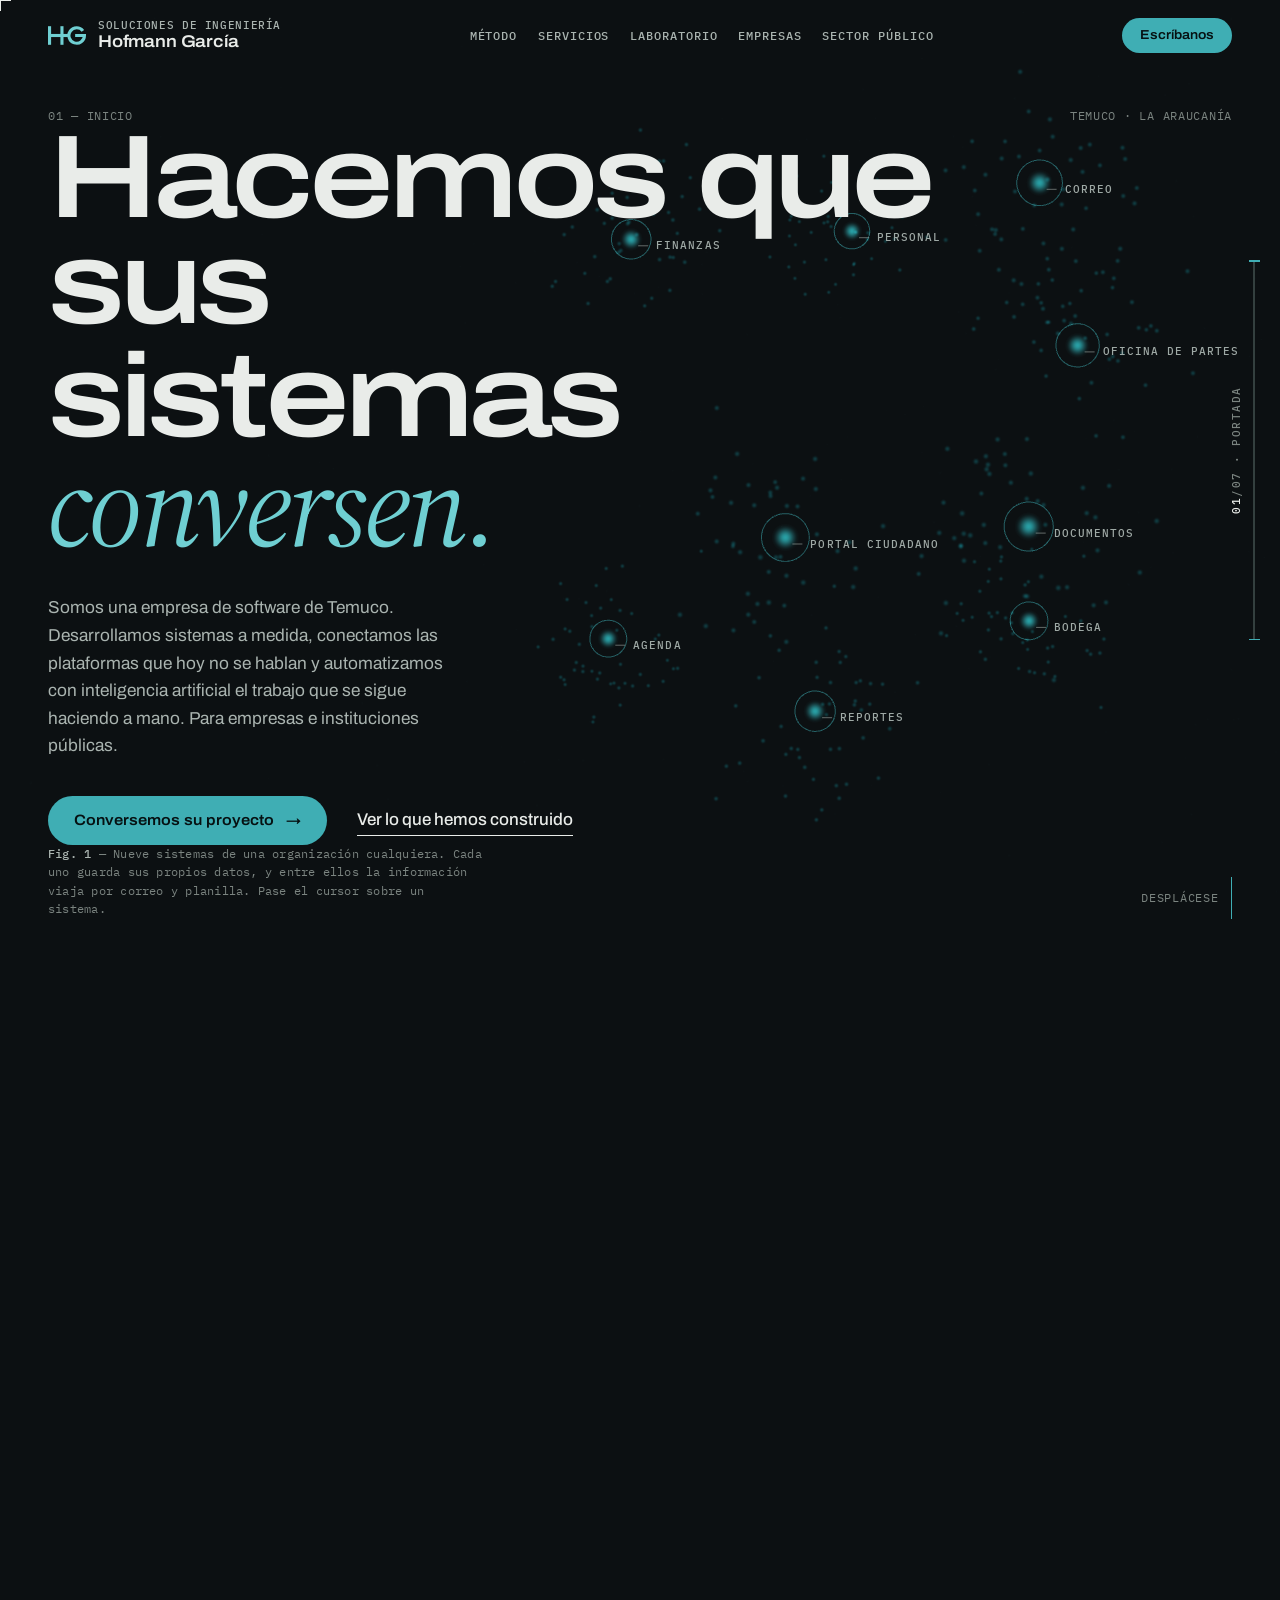
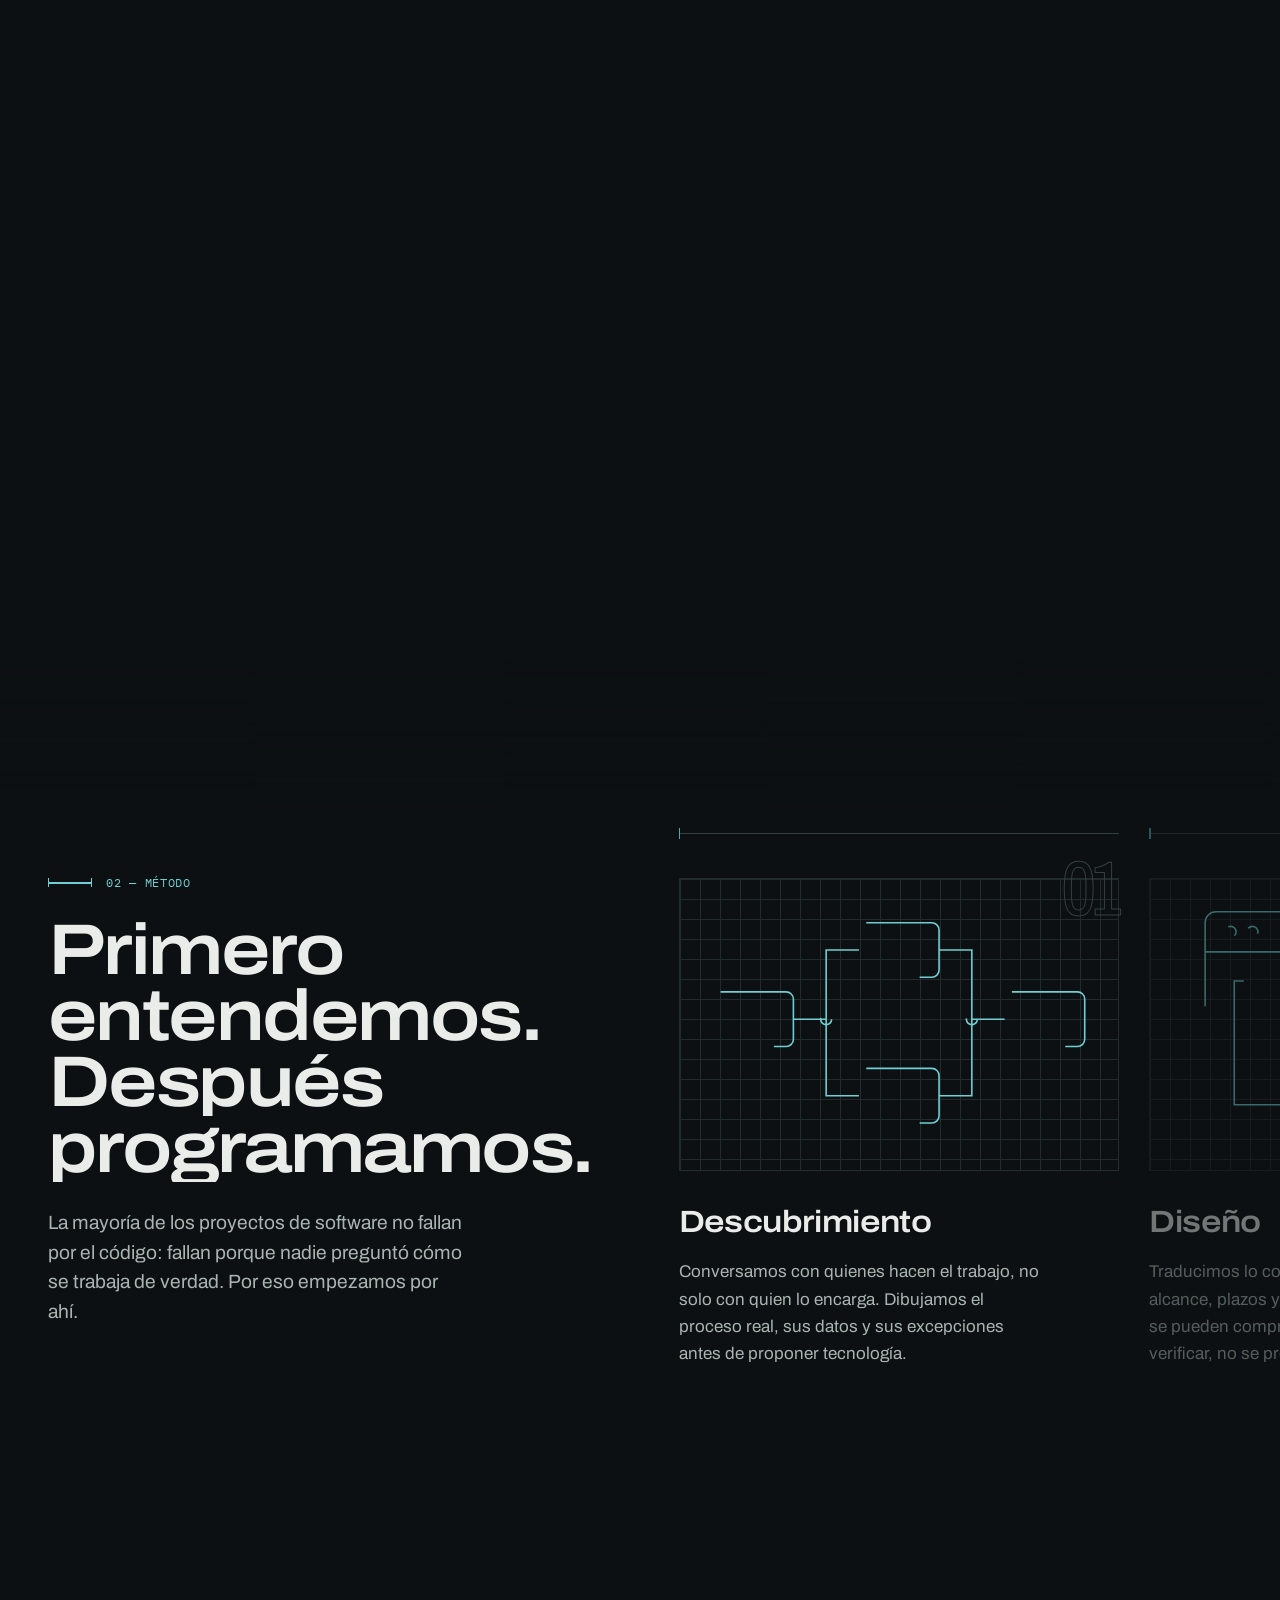
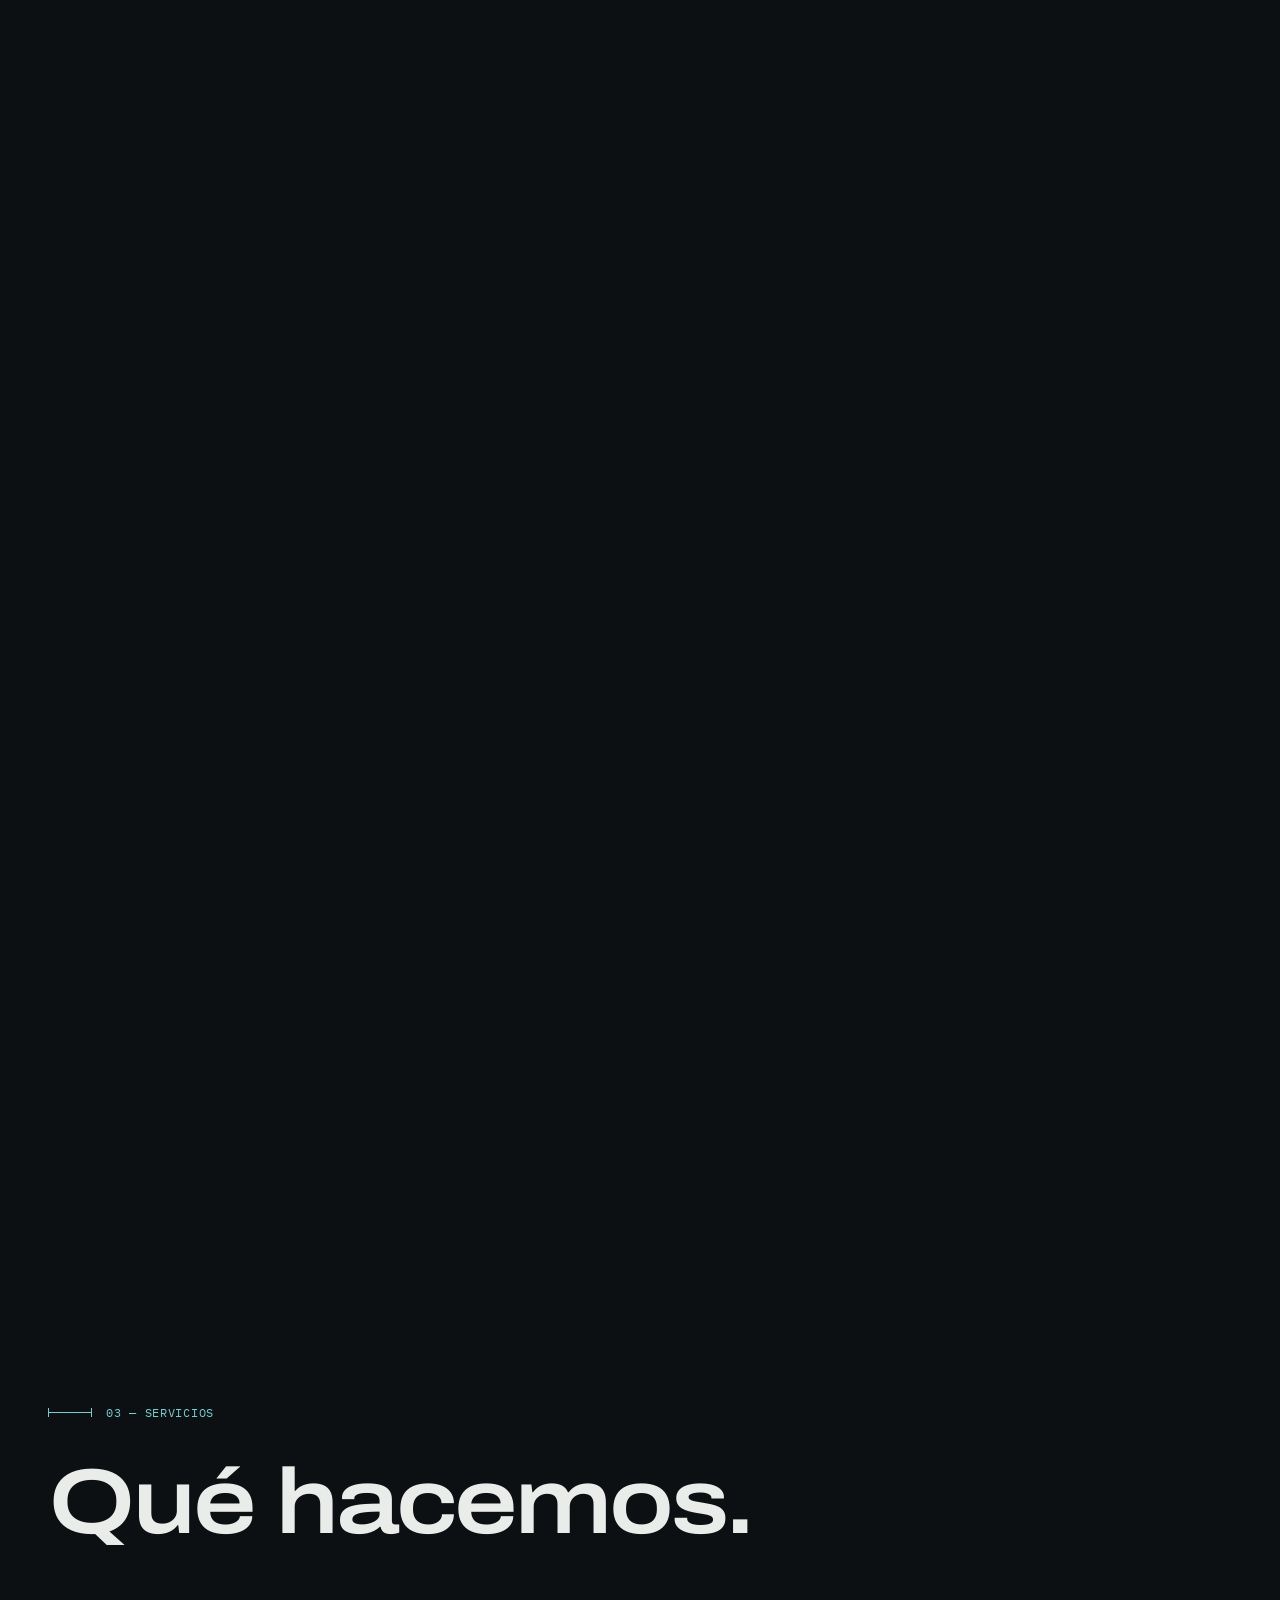
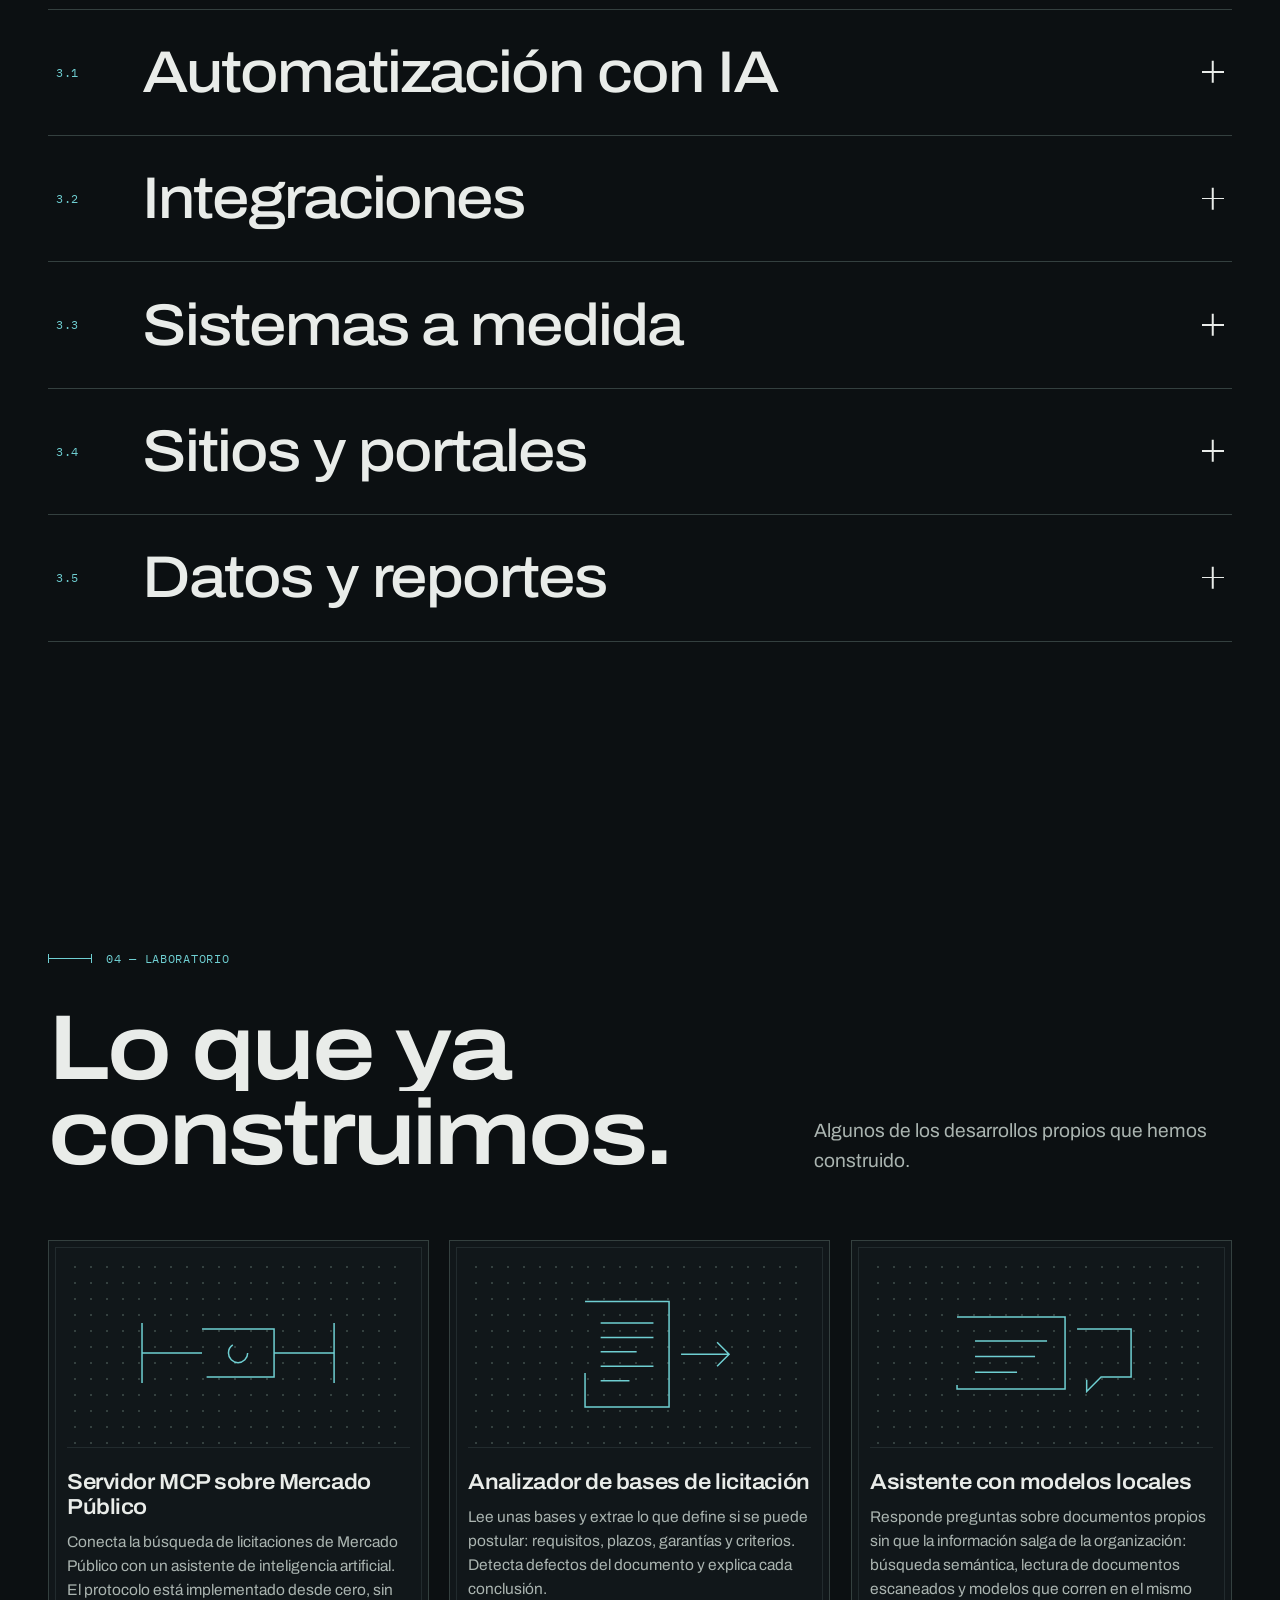
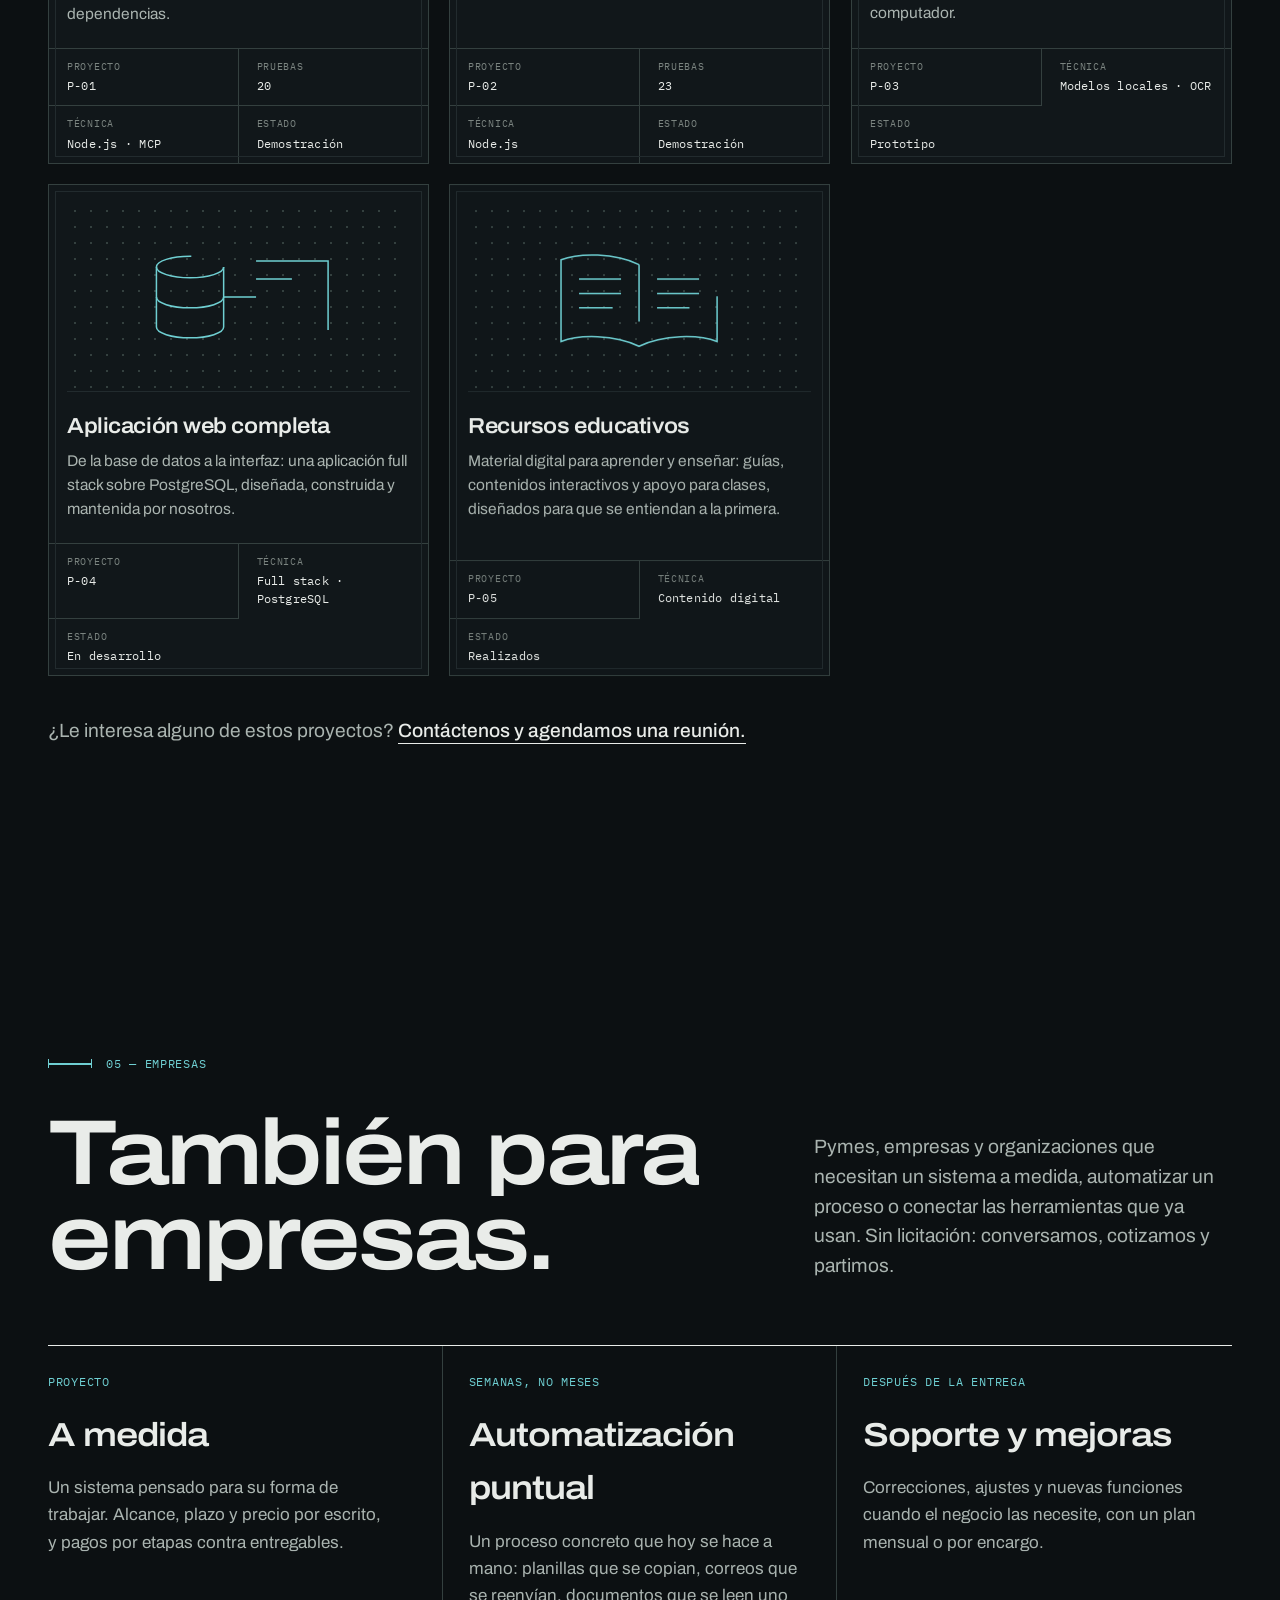
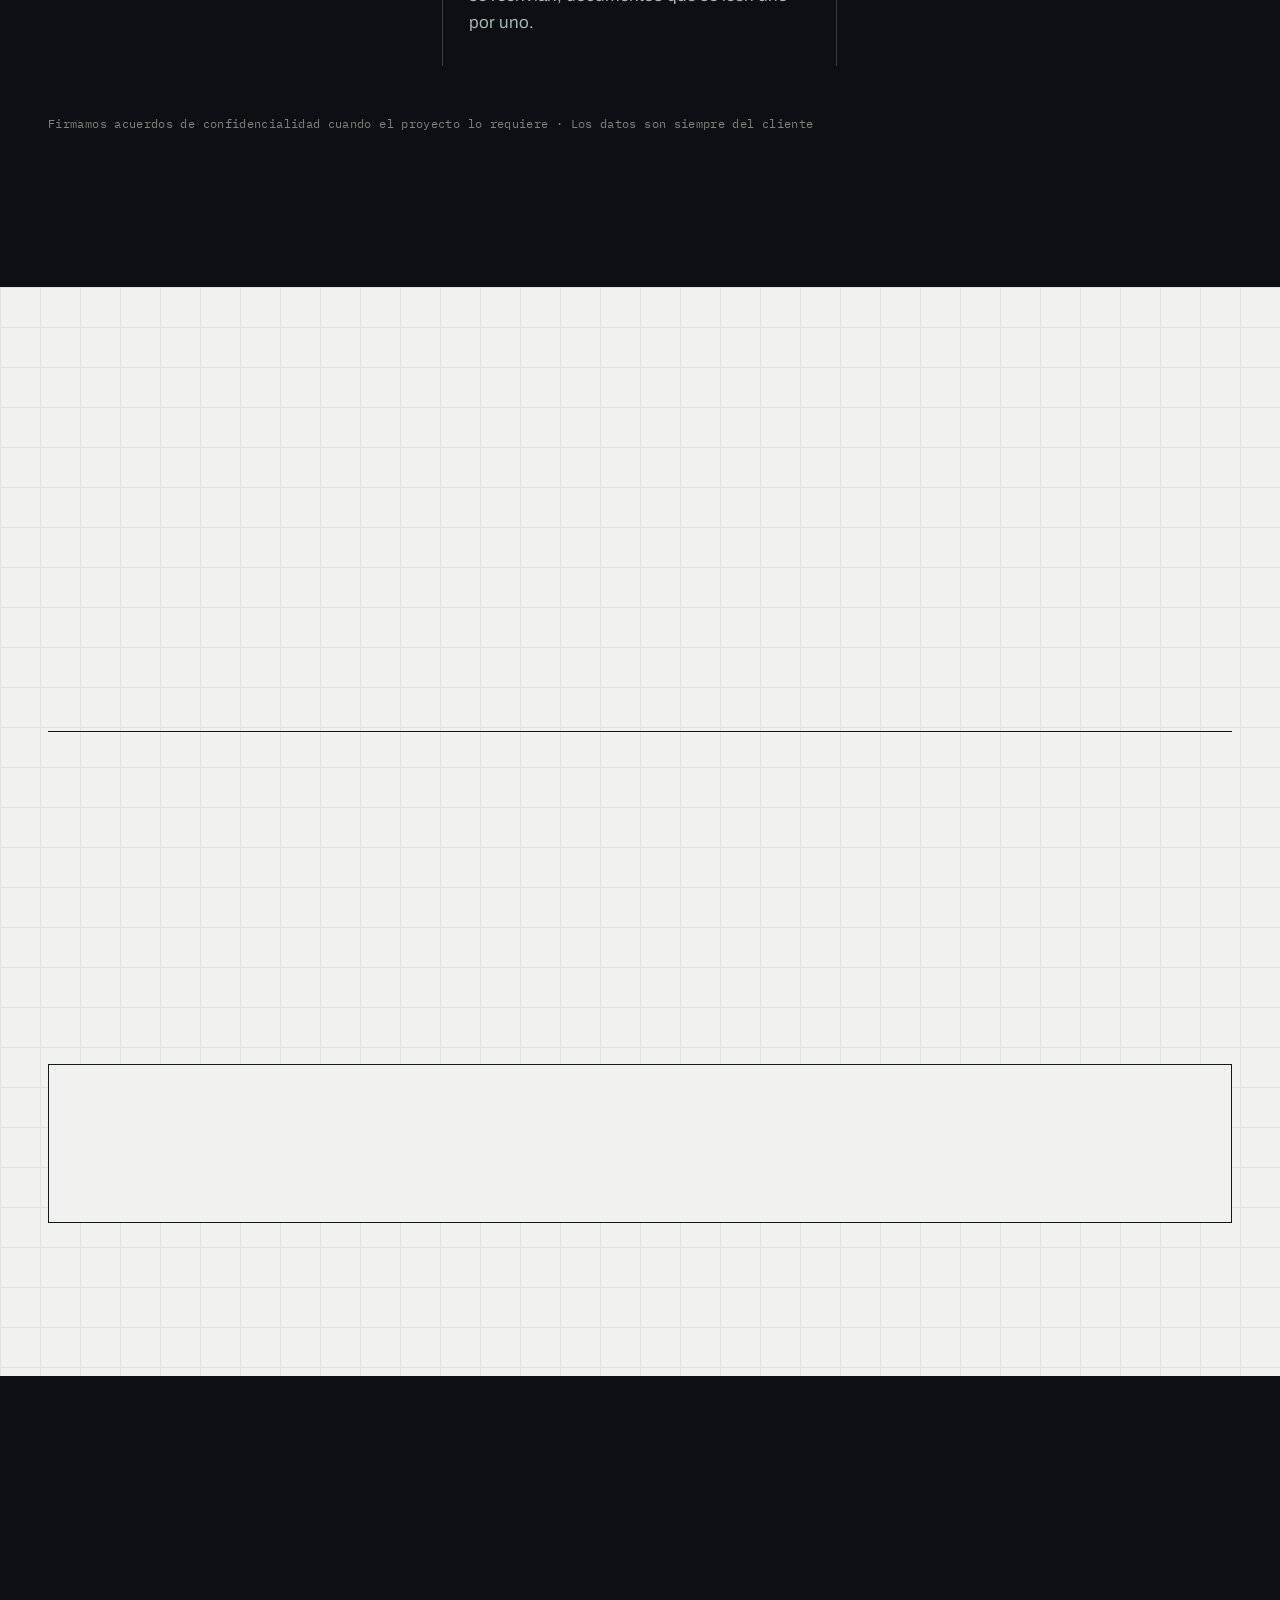
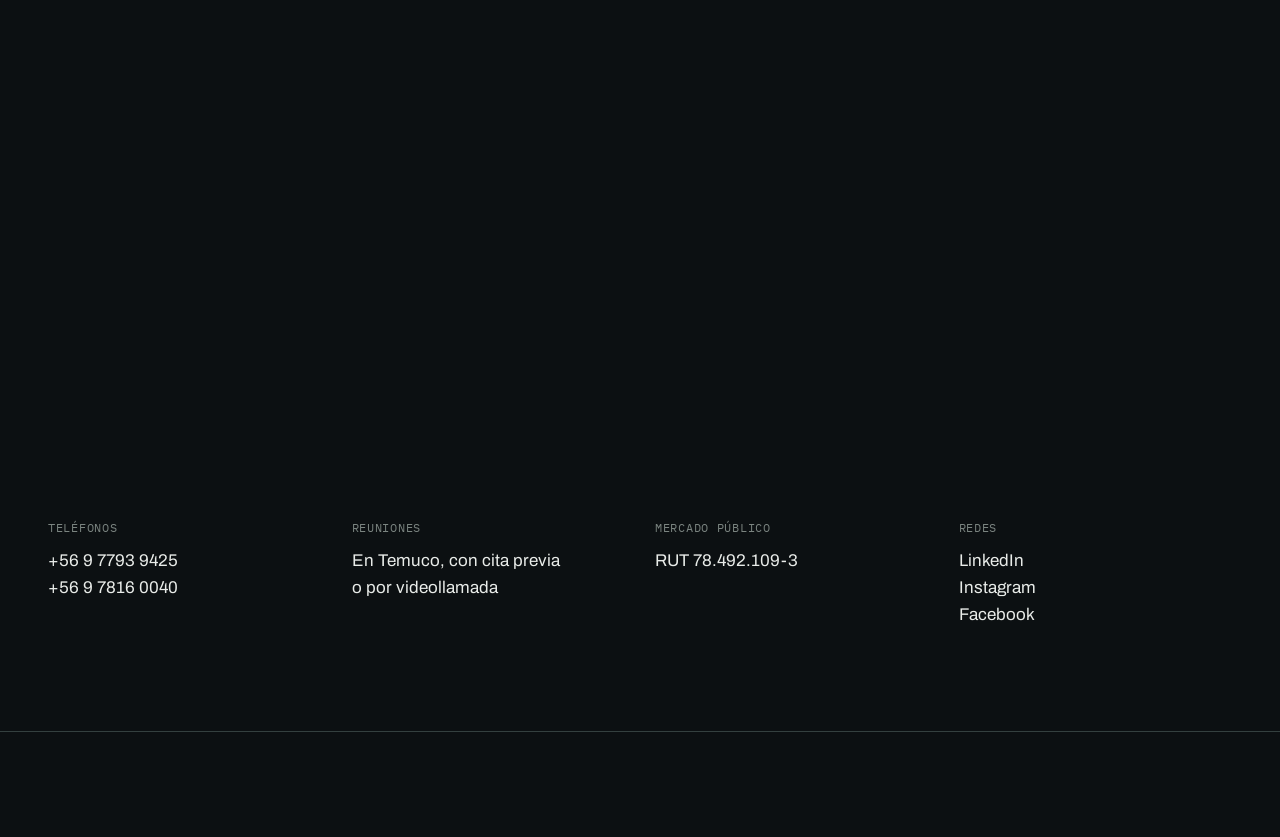
==== index.html @ 5b46a31f "Etiqueta de verificación del dominio para Meta Co-Authored-By: Claude Opus 5.5 <noreply@anthropic.co" ====
<!doctype html>
<html lang="es">
<head>
<meta charset="utf-8">
<meta name="viewport" content="width=device-width, initial-scale=1">
<meta name="facebook-domain-verification" content="kdmfzc0dlag40rtajyqi4r6vrra8n4" />
<title>Soluciones de Ingeniería Hofmann García — Desarrollo de software</title>
<meta name="description" content="Soluciones de Ingeniería Hofmann García SpA. Automatización con inteligencia artificial, integraciones y sistemas a medida para instituciones públicas y empresas. Temuco, La Araucanía.">
<meta name="theme-color" content="#0c1012">
<meta property="og:type" content="website">
<meta property="og:title" content="Soluciones de Ingeniería Hofmann García — Desarrollo de software e integración de sistemas">
<meta property="og:description" content="Automatización con IA, integraciones y sistemas a medida. Temuco, La Araucanía.">
<meta property="og:locale" content="es_CL">
<meta property="og:url" content="https://sdihofmanngarcia.cl/">
<link rel="canonical" href="https://sdihofmanngarcia.cl/">
<link rel="icon" href="assets/favicon.svg" type="image/svg+xml">
<link rel="preconnect" href="https://fonts.googleapis.com">
<link rel="preconnect" href="https://fonts.gstatic.com" crossorigin>
<link rel="stylesheet" href="https://fonts.googleapis.com/css2?family=Archivo:wdth,wght@62..125,300..800&family=IBM+Plex+Mono:wght@400;500&family=Source+Serif+4:ital,opsz,wght@1,8..60,400;1,8..60,500&display=swap">
<link rel="stylesheet" href="assets/estilos.css?v=5">
<script type="application/ld+json">
{"@context":"https://schema.org","@type":"Organization","name":"Soluciones de Ingeniería Hofmann García SpA","alternateName":"Hofmann García","url":"https://sdihofmanngarcia.cl/","sameAs":["https://www.linkedin.com/company/hofmann-garcia/","https://www.instagram.com/soluciones.hg","https://www.facebook.com/solucioneshofmanngarcia"],"taxID":"78.492.109-3","email":"contacto@sdihofmanngarcia.cl","telephone":["+56977939425","+56978160040"],"address":{"@type":"PostalAddress","addressLocality":"Temuco","addressRegion":"La Araucanía","addressCountry":"CL"}}
</script>
<script type="importmap">
{"imports":{"three":"./assets/vendor/three.module.min.js"}}
</script>
</head>
<body class="cargando">
<a class="saltar" href="#contenido">Saltar al contenido</a>

<!-- Cargador: el monograma se dibuja mientras se arma la red -->
<div class="cargador" aria-hidden="true">
  <svg class="cargador__hg" viewBox="-8 -8 163 88" width="163" height="88">
    <g fill="none" stroke="currentColor" stroke-width="12">
      <path d="M6 0V72"/><path d="M54 0V72"/><path d="M6 36H81"/><path d="M135 18A30 30 0 1 0 141 36H105"/>
    </g>
  </svg>
  <div class="cargador__pie">
    <span>Conectando sistemas</span>
    <span class="cargador__cifra">0</span><span>/ 9</span>
  </div>
</div>

<canvas class="red" id="red" aria-hidden="true"></canvas>
<div class="red-capa" aria-hidden="true"></div>

<div class="cursor" aria-hidden="true">
  <span class="cursor__cruz"></span>
  <span class="cursor__lectura"><i class="cursor__estado">sin conexión</i></span>
</div>

<header class="barra">
  <a class="marca" href="#inicio" aria-label="Soluciones de Ingeniería Hofmann García, inicio">
    <svg viewBox="0 0 147 72" width="38" height="19" aria-hidden="true"><g fill="none" stroke="currentColor" stroke-width="12"><path d="M6 0V72"/><path d="M54 0V72"/><path d="M6 36H81"/><path d="M135 18A30 30 0 1 0 141 36H105"/></g></svg>
    <span class="marca__texto"><span class="marca__pre">Soluciones de Ingeniería</span> <span>Hofmann García</span></span>
  </a>
  <nav class="menu" id="menu" aria-label="Secciones">
    <a href="#metodo" data-mezcla>Método</a>
    <a href="#servicios" data-mezcla>Servicios</a>
    <a href="#laboratorio" data-mezcla>Laboratorio</a>
    <a href="#empresas" data-mezcla>Empresas</a>
    <a href="#sector-publico" data-mezcla>Sector público</a>
  </nav>
  <div class="barra__lado">
    <span class="reloj" aria-label="Hora en Temuco">Temuco <b class="reloj__hora">--:--</b></span>
    <a class="boton boton--chico magnetico" href="#contacto">Escríbanos</a>
    <button class="barra__abrir" type="button" aria-expanded="false" aria-controls="menu"><span></span><span></span><span class="sr">Menú</span></button>
  </div>
</header>

<!-- La regla: una cota vertical que mide cuánto se ha recorrido -->
<aside class="regla" aria-hidden="true">
  <span class="regla__tope"></span>
  <span class="regla__linea"><span class="regla__avance"></span></span>
  <span class="regla__tope"></span>
  <span class="regla__rotulo"><b class="regla__lamina">01</b>/07 · <span class="regla__nombre">Portada</span></span>
</aside>

<main id="contenido">

  <!-- 01 PORTADA -->
  <section class="portada" id="inicio" data-lamina="01" data-nombre="Portada">
    <div class="portada__marco">
      <div class="portada__arriba mono">
        <span>01 — Inicio</span>
        <span>Temuco · La Araucanía</span>
      </div>
      <div class="portada__centro">
        <h1 class="portada__titulo">
          <span class="linea">Hacemos que sus</span>
          <span class="linea">sistemas <em>conversen.</em></span>
        </h1>
        <p class="portada__bajada">Somos una empresa de software de Temuco. Desarrollamos sistemas a medida, conectamos las plataformas que hoy no se hablan y automatizamos con inteligencia artificial el trabajo que se sigue haciendo a mano. Para empresas e instituciones públicas.</p>
        <div class="portada__acciones">
          <a class="boton magnetico" href="#contacto">Conversemos su proyecto <span aria-hidden="true">→</span></a>
          <a class="enlace" href="#laboratorio">Ver lo que hemos construido</a>
        </div>
      </div>
      <div class="portada__abajo mono">
        <p class="figura"><b>Fig. 1</b> — Nueve sistemas de una organización cualquiera. Cada uno guarda sus propios datos, y entre ellos la información viaja por correo y planilla. <span class="solo-puntero">Pase el cursor sobre un sistema.</span></p>
        <span class="bajar">Desplácese<span class="bajar__linea"></span></span>
      </div>
      <!-- Aparece cuando la red queda conectada -->
      <div class="conectado" aria-hidden="true">
        <p class="conectado__frase">Un dato se ingresa <em>una vez</em><br>y llega a todos lados.</p>
      </div>
    </div>
  </section>

  <!-- 02 MÉTODO -->
  <section class="metodo" id="metodo" data-lamina="02" data-nombre="Método">
    <div class="metodo__pista">
      <div class="metodo__cabeza">
        <p class="rotulo mono"><span class="cota-mini"></span>02 — Método</p>
        <h2 class="titulo-seccion">Primero entendemos.<br>Después programamos.</h2>
        <p class="entrada">La mayoría de los proyectos de software no fallan por el código: fallan porque nadie preguntó cómo se trabaja de verdad. Por eso empezamos por ahí.</p>
      </div>
      <article class="paso">
        <span class="paso__num">01</span>
        <svg class="paso__dibujo" viewBox="0 0 240 160" aria-hidden="true">
          <rect x="18" y="62" width="44" height="30" rx="4"/><rect x="98" y="24" width="44" height="30" rx="4"/><rect x="98" y="104" width="44" height="30" rx="4"/><rect x="178" y="62" width="44" height="30" rx="4"/>
          <path d="M62 77 H80 V39 H98 M80 77 V119 H98 M142 39 H160 V77 H178 M142 119 H160 V77"/>
          <circle cx="80" cy="77" r="3"/><circle cx="160" cy="77" r="3"/>
        </svg>
        <h3>Descubrimiento</h3>
        <p>Conversamos con quienes hacen el trabajo, no solo con quien lo encarga. Dibujamos el proceso real, sus datos y sus excepciones antes de proponer tecnología.</p>
      </article>
      <article class="paso">
        <span class="paso__num">02</span>
        <svg class="paso__dibujo" viewBox="0 0 240 160" aria-hidden="true">
          <rect x="30" y="18" width="180" height="124" rx="6"/>
          <path d="M30 40 H210"/><circle cx="44" cy="29" r="3"/><circle cx="56" cy="29" r="3"/>
          <rect x="46" y="56" width="52" height="68"/><path d="M114 60 H192 M114 76 H176 M114 92 H192 M114 108 H160"/>
        </svg>
        <h3>Diseño</h3>
        <p>Traducimos lo conversado en pantallas, alcance, plazos y criterios de aceptación que se pueden comprobar. Si algo no se puede verificar, no se promete.</p>
      </article>
      <article class="paso">
        <span class="paso__num">03</span>
        <svg class="paso__dibujo" viewBox="0 0 240 160" aria-hidden="true">
          <path d="M40 50 L22 80 L40 110 M200 50 L218 80 L200 110 M132 40 L108 120"/>
          <path d="M60 140 H180"/><circle cx="72" cy="140" r="5"/><circle cx="112" cy="140" r="5"/><circle cx="152" cy="140" r="5"/>
        </svg>
        <h3>Desarrollo</h3>
        <p>Programamos por etapas cortas, con pruebas automatizadas y avances que se pueden revisar desde la primera semana.</p>
      </article>
      <article class="paso">
        <span class="paso__num">04</span>
        <svg class="paso__dibujo" viewBox="0 0 240 160" aria-hidden="true">
          <rect x="60" y="30" width="120" height="30" rx="4"/><rect x="60" y="70" width="120" height="30" rx="4"/><rect x="60" y="110" width="120" height="30" rx="4"/>
          <circle cx="78" cy="45" r="4"/><circle cx="78" cy="85" r="4"/><circle cx="78" cy="125" r="4"/>
          <path d="M140 80 L150 90 L168 72"/>
        </svg>
        <h3>Puesta en marcha</h3>
        <p>Publicamos, capacitamos a quienes lo van a usar y acompañamos los primeros días de uso real hasta la recepción conforme.</p>
      </article>
    </div>
  </section>

  <!-- 03 SERVICIOS -->
  <section class="servicios envoltura" id="servicios" data-lamina="03" data-nombre="Servicios">
    <p class="rotulo mono"><span class="cota-mini"></span>03 — Servicios</p>
    <h2 class="titulo-seccion">Qué hacemos.</h2>
    <ol class="lista-servicios">
      <li class="servicio">
        <button class="servicio__cabeza" type="button" aria-expanded="false">
          <span class="servicio__num mono">3.1</span>
          <span class="servicio__nombre">Automatización con IA</span>
          <span class="servicio__signo" aria-hidden="true"></span>
        </button>
        <div class="servicio__cuerpo"><div>
          <p>Procesos repetitivos que hoy consumen horas: clasificar solicitudes, extraer datos de documentos, redactar borradores, responder consultas frecuentes. Con modelos de lenguaje y con revisión humana donde corresponde.</p>
          <p class="etiquetas mono">Modelos de lenguaje · Lectura de documentos · Asistentes</p>
        </div></div>
      </li>
      <li class="servicio">
        <button class="servicio__cabeza" type="button" aria-expanded="false">
          <span class="servicio__num mono">3.2</span>
          <span class="servicio__nombre">Integraciones</span>
          <span class="servicio__signo" aria-hidden="true"></span>
        </button>
        <div class="servicio__cuerpo"><div>
          <p>Sistemas que no se hablan entre sí y personas que copian datos de uno a otro. Conectamos plataformas por API, construimos servidores MCP para herramientas de IA y nos adaptamos a los estándares que exige cada sector.</p>
          <p class="etiquetas mono">API · MCP · Estándares de interoperabilidad</p>
        </div></div>
      </li>
      <li class="servicio">
        <button class="servicio__cabeza" type="button" aria-expanded="false">
          <span class="servicio__num mono">3.3</span>
          <span class="servicio__nombre">Sistemas a medida</span>
          <span class="servicio__signo" aria-hidden="true"></span>
        </button>
        <div class="servicio__cuerpo"><div>
          <p>Plataformas web de gestión: trámites, inventarios, agendas, seguimiento de proyectos. Diseñadas a partir del flujo real de trabajo, y no al revés.</p>
          <p class="etiquetas mono">Aplicaciones web · Bases de datos · Paneles de gestión</p>
        </div></div>
      </li>
      <li class="servicio">
        <button class="servicio__cabeza" type="button" aria-expanded="false">
          <span class="servicio__num mono">3.4</span>
          <span class="servicio__nombre">Sitios y portales</span>
          <span class="servicio__signo" aria-hidden="true"></span>
        </button>
        <div class="servicio__cuerpo"><div>
          <p>Sitios institucionales autoadministrables, con transparencia activa, accesibilidad y buen rendimiento en cualquier dispositivo. Este sitio es un ejemplo.</p>
          <p class="etiquetas mono">Sitios institucionales · Transparencia activa · Accesibilidad</p>
        </div></div>
      </li>
      <li class="servicio">
        <button class="servicio__cabeza" type="button" aria-expanded="false">
          <span class="servicio__num mono">3.5</span>
          <span class="servicio__nombre">Datos y reportes</span>
          <span class="servicio__signo" aria-hidden="true"></span>
        </button>
        <div class="servicio__cuerpo"><div>
          <p>Limpieza y ordenamiento de datos, reportes que se generan solos y tableros para que las decisiones se tomen con información al día.</p>
          <p class="etiquetas mono">Calidad de datos · Reportes automáticos · Tableros</p>
        </div></div>
      </li>
    </ol>
  </section>

  <!-- 04 LABORATORIO -->
  <section class="laboratorio envoltura" id="laboratorio" data-lamina="04" data-nombre="Laboratorio">
    <p class="rotulo mono"><span class="cota-mini"></span>04 — Laboratorio</p>
    <div class="laboratorio__cabeza">
      <h2 class="titulo-seccion">Lo que ya<br>construimos.</h2>
      <p class="entrada">Algunos de los desarrollos propios que hemos construido.</p>
    </div>
    <div class="laminas">
      <article class="lamina">
        <div class="lamina__dibujo" aria-hidden="true"><svg viewBox="0 0 200 110"><path d="M20 55 H70 M130 55 H180"/><rect x="70" y="35" width="60" height="40"/><path d="M20 30 V80 M180 30 V80"/><circle cx="100" cy="55" r="8"/></svg></div>
        <h3>Servidor MCP sobre Mercado Público</h3>
        <p>Conecta la búsqueda de licitaciones de Mercado Público con un asistente de inteligencia artificial. El protocolo está implementado desde cero, sin dependencias.</p>
        <dl class="cajetin mono">
          <div><dt>Proyecto</dt><dd>P-01</dd></div>
          <div><dt>Pruebas</dt><dd>20</dd></div>
          <div><dt>Técnica</dt><dd>Node.js · MCP</dd></div>
          <div><dt>Estado</dt><dd>Demostración</dd></div>
        </dl>
      </article>
      <article class="lamina">
        <div class="lamina__dibujo" aria-hidden="true"><svg viewBox="0 0 200 110"><rect x="55" y="12" width="70" height="88"/><path d="M68 30 H112 M68 42 H112 M68 54 H98 M68 66 H112 M68 78 H92"/><path d="M135 56 H175 M165 46 L175 56 L165 66"/></svg></div>
        <h3>Analizador de bases de licitación</h3>
        <p>Lee unas bases y extrae lo que define si se puede postular: requisitos, plazos, garantías y criterios. Detecta defectos del documento y explica cada conclusión.</p>
        <dl class="cajetin mono">
          <div><dt>Proyecto</dt><dd>P-02</dd></div>
          <div><dt>Pruebas</dt><dd>23</dd></div>
          <div><dt>Técnica</dt><dd>Node.js</dd></div>
          <div><dt>Estado</dt><dd>Demostración</dd></div>
        </dl>
      </article>
      <article class="lamina">
        <div class="lamina__dibujo" aria-hidden="true"><svg viewBox="0 0 200 110"><rect x="30" y="25" width="90" height="60"/><path d="M45 45 H105 M45 58 H95 M45 71 H80"/><path d="M130 35 H175 V75 H150 L138 87 V75 H130 Z"/></svg></div>
        <h3>Asistente con modelos locales</h3>
        <p>Responde preguntas sobre documentos propios sin que la información salga de la organización: búsqueda semántica, lectura de documentos escaneados y modelos que corren en el mismo computador.</p>
        <dl class="cajetin mono">
          <div><dt>Proyecto</dt><dd>P-03</dd></div>
          <div><dt>Técnica</dt><dd>Modelos locales · OCR</dd></div>
          <div><dt>Estado</dt><dd>Prototipo</dd></div>
        </dl>
      </article>
      <article class="lamina">
        <div class="lamina__dibujo" aria-hidden="true"><svg viewBox="0 0 200 110"><ellipse cx="60" cy="30" rx="28" ry="9"/><path d="M32 30 V80 M88 30 V80"/><path d="M32 80 A28 9 0 0 0 88 80 M32 55 A28 9 0 0 0 88 55"/><rect x="115" y="25" width="60" height="60"/><path d="M115 40 H175 M88 55 H115"/></svg></div>
        <h3>Aplicación web completa</h3>
        <p>De la base de datos a la interfaz: una aplicación full stack sobre PostgreSQL, diseñada, construida y mantenida por nosotros.</p>
        <dl class="cajetin mono">
          <div><dt>Proyecto</dt><dd>P-04</dd></div>
          <div><dt>Técnica</dt><dd>Full stack · PostgreSQL</dd></div>
          <div><dt>Estado</dt><dd>En desarrollo</dd></div>
        </dl>
      </article>
      <article class="lamina">
        <div class="lamina__dibujo" aria-hidden="true"><svg viewBox="0 0 200 110"><path d="M100 28 C80 18 50 18 35 24 V92 C50 86 80 86 100 96 C120 86 150 86 165 92 V24 C150 18 120 18 100 28 Z"/><path d="M100 28 V96"/><path d="M50 40 H85 M50 52 H85 M50 64 H78 M115 40 H150 M115 52 H150 M115 64 H142"/></svg></div>
        <h3>Recursos educativos</h3>
        <p>Material digital para aprender y enseñar: guías, contenidos interactivos y apoyo para clases, diseñados para que se entiendan a la primera.</p>
        <dl class="cajetin mono">
          <div><dt>Proyecto</dt><dd>P-05</dd></div>
          <div><dt>Técnica</dt><dd>Contenido digital</dd></div>
          <div><dt>Estado</dt><dd>Realizados</dd></div>
        </dl>
      </article>
    </div>
    <p class="laboratorio__pie">¿Le interesa alguno de estos proyectos? <a class="enlace" href="#contacto">Contáctenos y agendamos una reunión.</a></p>
  </section>

  <!-- 05 EMPRESAS -->
  <section class="empresas envoltura" id="empresas" data-lamina="05" data-nombre="Empresas">
    <p class="rotulo mono"><span class="cota-mini"></span>05 — Empresas</p>
    <div class="empresas__cabeza">
      <h2 class="titulo-seccion">También para<br>empresas.</h2>
      <p class="entrada">Pymes, empresas y organizaciones que necesitan un sistema a medida, automatizar un proceso o conectar las herramientas que ya usan. Sin licitación: conversamos, cotizamos y partimos.</p>
    </div>
    <div class="ofertas">
      <article class="oferta">
        <p class="oferta__tope mono">Proyecto</p>
        <h3>A medida</h3>
        <p>Un sistema pensado para su forma de trabajar. Alcance, plazo y precio por escrito, y pagos por etapas contra entregables.</p>
      </article>
      <article class="oferta">
        <p class="oferta__tope mono">Semanas, no meses</p>
        <h3>Automatización puntual</h3>
        <p>Un proceso concreto que hoy se hace a mano: planillas que se copian, correos que se reenvían, documentos que se leen uno por uno.</p>
      </article>
      <article class="oferta">
        <p class="oferta__tope mono">Después de la entrega</p>
        <h3>Soporte y mejoras</h3>
        <p>Correcciones, ajustes y nuevas funciones cuando el negocio las necesite, con un plan mensual o por encargo.</p>
      </article>
    </div>
    <p class="empresas__pie mono">Firmamos acuerdos de confidencialidad cuando el proyecto lo requiere · Los datos son siempre del cliente</p>
  </section>

  <!-- 06 SECTOR PÚBLICO -->
  <section class="publico" id="sector-publico" data-lamina="06" data-nombre="Sector público">
    <div class="envoltura">
      <p class="rotulo mono"><span class="cota-mini"></span>06 — Sector público</p>
      <div class="publico__cabeza">
        <h2 class="titulo-seccion">Cómo<br>comprarnos.</h2>
        <p class="entrada">Y para instituciones públicas: somos proveedores del Estado en Mercado Público. Cotizamos con alcance, plazos y precio por escrito.</p>
      </div>
      <div class="modalidades">
        <article class="modalidad">
          <p class="modalidad__tope mono">Hasta 100 UTM</p>
          <h3>Compra Ágil</h3>
          <p>Para encargos acotados: un sitio, un diagnóstico, una automatización puntual. Respondemos con una cotización completa.</p>
        </article>
        <article class="modalidad">
          <p class="modalidad__tope mono">Sobre 100 UTM</p>
          <h3>Licitación pública</h3>
          <p>Propuesta técnica completa, anexos al día y garantías cuando las bases las exigen.</p>
        </article>
        <article class="modalidad">
          <p class="modalidad__tope mono">Según la ley de compras</p>
          <h3>Trato directo</h3>
          <p>Cuando la institución lo justifica: continuidad de un servicio que ya prestamos o un desarrollo que solo nosotros podemos mantener.</p>
        </article>
      </div>
      <dl class="ficha mono">
        <div><dt>Razón social</dt><dd>Soluciones de Ingeniería Hofmann García SpA</dd></div>
        <div><dt>RUT</dt><dd>78.492.109-3</dd></div>
        <div><dt>Tamaño</dt><dd>Empresa de menor tamaño</dd></div>
        <div><dt>Domicilio</dt><dd>Temuco, La Araucanía</dd></div>
        <div><dt>Cobertura</dt><dd>Remota en todo Chile · presencial en La Araucanía</dd></div>
        <div><dt>Idiomas</dt><dd>Español e inglés</dd></div>
      </dl>
    </div>
  </section>

  <!-- 07 CONTACTO -->
  <section class="contacto" id="contacto" data-lamina="07" data-nombre="Contacto">
    <div class="envoltura">
      <p class="rotulo mono"><span class="cota-mini"></span>07 — Contacto</p>
      <h2 class="contacto__titulo">Cuéntenos qué<br>necesita <em>resolver.</em></h2>
      <p class="entrada">Le respondemos con una propuesta concreta: alcance, plazo y precio.</p>
      <a class="contacto__correo magnetico" href="mailto:contacto@sdihofmanngarcia.cl">contacto@sdihofmanngarcia.cl</a>
      <div class="contacto__datos">
        <div><p class="mono">Teléfonos</p><p><a href="tel:+56977939425">+56 9 7793 9425</a><br><a href="tel:+56978160040">+56 9 7816 0040</a></p></div>
        <div><p class="mono">Reuniones</p><p>En Temuco, con cita previa<br>o por videollamada</p></div>
        <div><p class="mono">Mercado Público</p><p>RUT 78.492.109-3</p></div>
        <div><p class="mono">Redes</p><p><a href="https://www.linkedin.com/company/hofmann-garcia/" target="_blank" rel="noopener">LinkedIn</a><br><a href="https://www.instagram.com/soluciones.hg" target="_blank" rel="noopener">Instagram</a><br><a href="https://www.facebook.com/solucioneshofmanngarcia" target="_blank" rel="noopener">Facebook</a></p></div>
      </div>
    </div>
    <footer class="pie">
      <div class="envoltura pie__cajetin mono">
        <div><span>Proyecto</span><b>Sitio institucional</b></div>
        <div><span>Empresa</span><b>Soluciones de Ingeniería Hofmann García SpA</b></div>
        <div><span>Hecho en</span><b>Temuco</b></div>
        <div><span>Versión</span><b>2026.1</b></div>
        <div><span>Año</span><b class="pie__anio">2026</b></div>
        <div><span>Datos</span><b><a href="privacidad.html">Privacidad</a> · <a href="eliminacion-de-datos.html">Eliminación</a></b></div>
      </div>
    </footer>
  </section>
</main>

<!-- Librerías servidas desde el propio sitio: no dependen de un CDN que una red o un antivirus pueda bloquear -->
<script src="assets/vendor/gsap.min.js" defer></script>
<script src="assets/vendor/ScrollTrigger.min.js" defer></script>
<script src="assets/vendor/SplitText.min.js" defer></script>
<script src="assets/vendor/lenis.min.js" defer></script>
<script>
  /* Red de seguridad: si algo falla, la pantalla de carga nunca se queda pegada */
  setTimeout(function () {
    if (!document.body.classList.contains('cargando')) return;
    document.body.classList.remove('cargando');
    var c = document.querySelector('.cargador'); if (c) c.style.display = 'none';
  }, 7000);
</script>
<script type="module" src="assets/sitio.js?v=3"></script>
</body>
</html>
---- assets/estilos.css ----
/* Hofmann García — sitio 2026
 * Grafito y teal de la marca. Archivo expandido para los titulares, Source
 * Serif en cursiva para el énfasis, IBM Plex Mono para todo lo que se lee
 * como rótulo de plano. */

:root{
  color-scheme:dark;
  --fondo:#0c1012; --fondo-2:#11171a; --sup:#151c1f; --sup-2:#1b2427;
  --tinta:#E9ECE9; --tinta-2:#AAB4B0; --tenue:#7B8480;
  --regla:#222b2e; --regla-2:#34403f;
  --acento:#3FAEB4; --acento-claro:#6FCFD2; --acento-hondo:#14646D; --acento-velo:rgba(63,174,180,.12);
  --lago:#7C8FE8;
  --papel:#F1F2EF; --papel-tinta:#141819; --papel-2:#4a5152; --papel-regla:#cfd3cc;

  --titular:"Archivo","Helvetica Neue",Arial,sans-serif;
  --serif:"Source Serif 4",Georgia,serif;
  --mono:"IBM Plex Mono",ui-monospace,Consolas,monospace;

  --ancho:1320px;
  --margen:clamp(16px,4vw,48px);
  --banda:clamp(88px,12vw,180px);
  --curva:cubic-bezier(.2,.7,.1,1);
}

*,*::before,*::after{box-sizing:border-box}
html{-webkit-text-size-adjust:100%;text-size-adjust:100%;overflow-x:clip}
html.lenis,html.lenis body{height:auto}
.lenis.lenis-smooth{scroll-behavior:auto!important}
body{
  margin:0;background:var(--fondo);color:var(--tinta);
  font:400 17px/1.6 var(--titular);font-variation-settings:"wdth" 100;
  -webkit-font-smoothing:antialiased;overflow-x:hidden;
}
body.cargando{overflow:hidden}
img,svg{display:block;max-width:100%}
a{color:inherit}
h1,h2,h3{margin:0;font-weight:600}
p{margin:0}
.mono{font-family:var(--mono);font-size:12px;letter-spacing:.06em;text-transform:uppercase}
.sr{position:absolute;width:1px;height:1px;overflow:hidden;clip:rect(0 0 0 0);white-space:nowrap}
.envoltura{width:100%;max-width:var(--ancho);margin:0 auto;padding:0 var(--margen)}
em{font-family:var(--serif);font-style:italic;font-weight:400;color:var(--acento-claro);font-variation-settings:normal;letter-spacing:-.01em}
:focus-visible{outline:2px solid var(--acento-claro);outline-offset:3px;border-radius:2px}
::selection{background:var(--acento);color:#061112}

.saltar{position:fixed;left:12px;top:-60px;z-index:100;background:var(--acento);color:#061112;padding:10px 14px;font-weight:600;text-decoration:none}
.saltar:focus{top:12px}

/* ------------------------------------------------------------ cargador */
.cargador{
  position:fixed;inset:0;z-index:90;background:var(--fondo);
  display:grid;place-content:center;justify-items:center;gap:28px;color:var(--acento-claro);
}
.cargador__hg{width:min(150px,36vw);height:auto;overflow:visible}
.cargador__hg path{stroke-dasharray:1;stroke-dashoffset:1}
.cargador__pie{display:flex;gap:10px;align-items:baseline;font:500 11px/1 var(--mono);letter-spacing:.14em;text-transform:uppercase;color:var(--tenue)}
.cargador__cifra{color:var(--tinta);font-size:13px;min-width:4ch;text-align:right}
body:not(.cargando) .cargador{pointer-events:none}

/* ------------------------------------------------------------ lienzo */
.red{position:fixed;inset:0;width:100%;height:100%;z-index:0;pointer-events:none}
.red-capa{position:fixed;inset:0;z-index:1;pointer-events:none;overflow:hidden}
.red-etiqueta{
  position:absolute;left:0;top:0;white-space:nowrap;opacity:0;
  font:500 10.5px/1 var(--mono);letter-spacing:.1em;text-transform:uppercase;color:var(--tinta-2);
  margin:-5px 0 0 16px;padding:5px 8px;border:1px solid transparent;border-radius:3px;
  transition:color .3s,border-color .3s,background .3s;
}
.red-etiqueta::before{content:"";position:absolute;right:100%;top:50%;width:10px;height:1px;background:currentColor;opacity:.6}
.red-etiqueta.foco{color:#061112;background:var(--acento-claro);border-color:var(--acento-claro)}
.red-etiqueta--centro{color:var(--acento-claro);border-color:var(--acento-hondo);background:rgba(12,16,18,.7);margin-top:-30px;margin-left:-60px}
.red-etiqueta--centro::before{display:none}
main,.barra,.regla{position:relative;z-index:2}

/* ------------------------------------------------------------ cursor */
.cursor{position:fixed;left:0;top:0;z-index:80;pointer-events:none;display:none}
.cursor__cruz{position:absolute;width:22px;height:22px;left:-11px;top:-11px;transition:transform .35s var(--curva),opacity .3s}
.cursor__cruz::before,.cursor__cruz::after{content:"";position:absolute;background:var(--tinta)}
.cursor__cruz::before{left:10px;top:0;width:1.5px;height:22px}
.cursor__cruz::after{top:10px;left:0;height:1.5px;width:22px}
.cursor__lectura{
  position:absolute;left:18px;top:14px;white-space:nowrap;
  font:500 11px/1.5 var(--mono);letter-spacing:.06em;color:var(--tinta-2);
  opacity:0;transform:translateY(4px);transition:opacity .25s,transform .25s var(--curva);
}
.cursor__lectura b{color:var(--acento-claro);font-weight:500;font-size:12px;text-transform:uppercase;letter-spacing:.08em}
.cursor__lectura i{font-style:normal;color:var(--tenue)}
.cursor.con-cota .cursor__lectura{opacity:1;transform:none}
.cursor.a-la-izquierda .cursor__lectura{left:auto;right:18px;text-align:right}
.cursor__lectura i{color:var(--tinta-2)}
.cursor.sobre-enlace .cursor__cruz{transform:rotate(45deg) scale(1.5)}
@media (pointer:fine){
  .cursor{display:block}
  body.cursor-propio,body.cursor-propio a,body.cursor-propio button{cursor:none}
}

/* ------------------------------------------------------------ barra */
.barra{
  position:fixed;top:0;left:0;right:0;z-index:40;
  display:flex;align-items:center;justify-content:space-between;gap:24px;
  padding:18px var(--margen);
  transition:background .4s,border-color .4s,transform .5s var(--curva);
  border-bottom:1px solid transparent;
}
.barra.con-fondo{background:rgba(12,16,18,.78);backdrop-filter:blur(12px);-webkit-backdrop-filter:blur(12px);border-color:var(--regla)}
.barra.oculta{transform:translateY(-100%)}
.marca{white-space:nowrap;display:flex;align-items:center;gap:12px;text-decoration:none;font-weight:600;letter-spacing:-.01em;font-variation-settings:"wdth" 110}
.marca svg{color:var(--acento-claro)}
/* en pantallas anchas el nombre va en una línea; en las demás, apilado */
.marca__pre{font-weight:500}
@media (max-width:1360px){
  .marca__texto{display:flex;flex-direction:column;line-height:1.15}
  .marca__pre{font:500 10.5px/1.2 var(--mono);letter-spacing:.06em;text-transform:uppercase;color:var(--tinta-2)}
}
.menu{display:flex;gap:clamp(14px,2.2vw,34px)}
.menu a{white-space:nowrap;font:500 12px/1 var(--mono);letter-spacing:.08em;text-transform:uppercase;text-decoration:none;color:var(--tinta-2);padding:8px 0;position:relative}
.menu a::after{content:"";position:absolute;left:0;right:0;bottom:2px;height:1px;background:var(--acento-claro);transform:scaleX(0);transform-origin:right;transition:transform .45s var(--curva)}
.menu a:hover,.menu a.activo{color:var(--tinta)}
.menu a:hover::after,.menu a.activo::after{transform:scaleX(1);transform-origin:left}
.barra__lado{display:flex;align-items:center;gap:20px}
.reloj{white-space:nowrap;font:500 11px/1 var(--mono);letter-spacing:.1em;text-transform:uppercase;color:var(--tenue)}
.reloj b{color:var(--tinta-2);font-weight:500}
.barra__abrir{display:none;background:none;border:0;padding:10px 4px;color:var(--tinta)}
.barra__abrir span:not(.sr){display:block;width:24px;height:1.5px;background:currentColor;margin:5px 0;transition:transform .4s var(--curva)}
.barra__abrir[aria-expanded="true"] span:nth-child(1){transform:translateY(3.25px) rotate(45deg)}
.barra__abrir[aria-expanded="true"] span:nth-child(2){transform:translateY(-3.25px) rotate(-45deg)}

/* ------------------------------------------------------------ botones */
.boton{
  --x:0px;--y:0px;
  display:inline-flex;align-items:center;gap:12px;
  padding:17px 26px;background:var(--acento);color:#061112;text-decoration:none;
  font:600 15px/1 var(--titular);font-variation-settings:"wdth" 108;
  border-radius:999px;position:relative;overflow:hidden;isolation:isolate;
  transition:color .4s;
}
.boton::before{content:"";position:absolute;inset:0;z-index:-1;background:var(--tinta);transform:translateY(101%);border-radius:inherit;transition:transform .5s var(--curva)}
.boton:hover::before{transform:none}
.boton span{transition:transform .4s var(--curva)}
.boton:hover span{transform:translateX(4px)}
.boton--chico{padding:11px 18px;font-size:13px}
.enlace{font-weight:500;text-decoration:none;background:linear-gradient(currentColor,currentColor) 0 100%/100% 1px no-repeat;padding-bottom:3px;transition:background-size .5s var(--curva)}
.enlace:hover{background-size:0 1px;background-position:100% 100%}

/* ------------------------------------------------------------ regla */
.regla{
  position:fixed;right:clamp(14px,1.6vw,26px);top:50%;z-index:30;
  height:min(46vh,380px);transform:translateY(-50%);
  display:flex;flex-direction:column;align-items:center;
}
.regla__tope{width:11px;height:1.5px;background:var(--acento)}
.regla__linea{flex:1;width:1.5px;background:var(--regla-2);position:relative}
.regla__avance{position:absolute;left:0;top:0;width:100%;height:100%;background:var(--acento);transform-origin:top;transform:scaleY(0)}
.regla__rotulo{
  position:absolute;right:18px;top:50%;writing-mode:vertical-rl;transform:translateY(-50%) rotate(180deg);
  font:500 10.5px/1 var(--mono);letter-spacing:.14em;text-transform:uppercase;color:var(--tenue);white-space:nowrap;
}
.regla__rotulo b{color:var(--tinta);font-weight:500}
/* sobre la banda clara, la regla y el cursor pasan a tinta oscura */
.en-claro .regla__rotulo{color:var(--papel-2)}
.en-claro .regla__rotulo b{color:var(--papel-tinta)}
.en-claro .regla__linea{background:var(--papel-regla)}
.en-claro .regla__tope,.en-claro .regla__avance{background:var(--acento-hondo)}
.en-claro .cursor__cruz::before,.en-claro .cursor__cruz::after{background:var(--papel-tinta)}

/* ------------------------------------------------------------ rótulos de sección */
.rotulo{display:flex;align-items:center;gap:14px;color:var(--acento-claro);margin-bottom:clamp(22px,3vw,38px)}
.cota-mini{display:inline-block;width:44px;height:9px;position:relative;flex:none}
.cota-mini::before{content:"";position:absolute;left:0;right:0;top:4px;height:1.5px;background:currentColor}
.cota-mini::after{content:"";position:absolute;inset:0;border-left:1.5px solid currentColor;border-right:1.5px solid currentColor}
.titulo-seccion{
  font-size:clamp(40px,7.2vw,112px);line-height:.92;letter-spacing:-.035em;font-weight:600;
  font-variation-settings:"wdth" 118;
}
.entrada{font-size:clamp(17px,1.5vw,21px);line-height:1.55;color:var(--tinta-2);max-width:38ch}
.etiquetas{color:var(--tenue);font-size:11px;line-height:1.8}

/* ------------------------------------------------------------ 01 portada */
.portada{position:relative;height:100vh;height:100svh;min-height:600px}
.portada__marco{position:absolute;inset:0;padding:calc(88px + 2vh) var(--margen) clamp(22px,4vh,40px);display:flex;flex-direction:column;justify-content:space-between;max-width:1600px;margin:0 auto}
.portada__arriba{display:flex;justify-content:space-between;color:var(--tenue)}
.portada__centro{max-width:960px}
.portada__titulo{
  font-size:clamp(46px,9.2vw,152px);line-height:.9;letter-spacing:-.045em;font-weight:600;
  font-variation-settings:"wdth" 122;
}
.portada__titulo .linea{display:block;overflow:hidden;padding-bottom:.06em}
.portada__titulo em{font-size:1.02em;letter-spacing:-.03em}
.portada__bajada{margin-top:clamp(20px,3vh,34px);max-width:40ch;font-size:clamp(16px,1.35vw,19px);color:var(--tinta-2);line-height:1.6}
.portada__acciones{display:flex;flex-wrap:wrap;align-items:center;gap:22px 30px;margin-top:clamp(24px,4vh,40px)}
.portada__abajo{display:flex;justify-content:space-between;align-items:flex-end;gap:30px;color:var(--tenue)}
.figura{max-width:62ch;text-transform:none;letter-spacing:.02em;font-size:11.5px;line-height:1.6}
.figura b{color:var(--tinta-2);font-weight:500}
.bajar{display:flex;align-items:center;gap:12px;flex:none}
.bajar__linea{width:1.5px;height:42px;background:linear-gradient(var(--acento) 0 50%,transparent 50%);background-size:100% 200%;animation:bajar 2.2s var(--curva) infinite}
@keyframes bajar{0%{background-position:0 100%}100%{background-position:0 -100%}}
@media (pointer:coarse){.solo-puntero{display:none}}

.conectado{position:absolute;inset:0;pointer-events:none;opacity:0;display:flex;align-items:flex-end;padding:0 var(--margen) clamp(40px,10vh,110px)}
.conectado__frase{
  font-size:clamp(30px,4.6vw,68px);line-height:1;letter-spacing:-.035em;font-weight:600;font-variation-settings:"wdth" 118;
  text-shadow:0 0 40px var(--fondo),0 0 20px var(--fondo);
}

/* ------------------------------------------------------------ 02 método */
.metodo{position:relative;overflow:hidden;background:linear-gradient(transparent,var(--fondo) 18%)}
.metodo__pista{display:flex;align-items:center;gap:clamp(20px,2.4vw,40px);padding:0 var(--margen);width:max-content;min-height:100vh;min-height:100svh}
.metodo__cabeza{width:min(84vw,600px);flex:none;display:grid;gap:26px;padding-right:clamp(10px,3vw,60px)}
.metodo__cabeza .titulo-seccion{font-size:clamp(40px,5.6vw,92px)}
.metodo__cabeza .rotulo{margin-bottom:0}
.paso{
  width:min(80vw,440px);flex:none;position:relative;
  border-top:1.5px solid var(--regla-2);padding-top:26px;
}
.paso::before{content:"";position:absolute;left:0;top:-6px;width:1.5px;height:11px;background:var(--acento)}
.paso__num{position:absolute;right:0;top:18px;font:500 clamp(56px,6vw,96px)/1 var(--titular);font-variation-settings:"wdth" 70;color:transparent;-webkit-text-stroke:1px var(--regla-2);letter-spacing:-.04em}
.paso__dibujo{width:100%;height:auto;aspect-ratio:3/2;max-height:34vh;margin:18px 0 26px;background:
  linear-gradient(var(--regla) 1px,transparent 1px) 0 0/20px 20px,
  linear-gradient(90deg,var(--regla) 1px,transparent 1px) 0 0/20px 20px;
  border:1px solid var(--regla)}
.paso__dibujo path,.paso__dibujo circle,.paso__dibujo rect{fill:none;stroke:var(--acento-claro);stroke-width:1.6;vector-effect:non-scaling-stroke}
.paso h3{font-size:clamp(26px,2.4vw,34px);letter-spacing:-.02em;font-variation-settings:"wdth" 115;margin-bottom:12px}
.paso p{color:var(--tinta-2);max-width:36ch}

/* ------------------------------------------------------------ 03 servicios */
.servicios{padding-top:var(--banda);padding-bottom:var(--banda);background:var(--fondo)}
.lista-servicios{list-style:none;margin:clamp(36px,5vw,70px) 0 0;padding:0;border-top:1px solid var(--regla-2)}
.servicio{border-bottom:1px solid var(--regla-2);position:relative}
.servicio::before{content:"";position:absolute;left:0;right:0;top:0;bottom:0;background:var(--acento-velo);transform:scaleY(0);transform-origin:bottom;transition:transform .55s var(--curva);pointer-events:none}
.servicio:hover::before,.servicio.abierto::before{transform:scaleY(1)}
.servicio__cabeza{
  width:100%;display:grid;grid-template-columns:70px 1fr 40px;align-items:center;gap:16px;
  padding:clamp(20px,2.6vw,34px) 8px;background:none;border:0;color:inherit;text-align:left;font:inherit;cursor:pointer;
}
.servicio__num{color:var(--acento-claro)}
.servicio__nombre{font-size:clamp(28px,4.6vw,68px);line-height:1;letter-spacing:-.035em;font-weight:500;font-variation-settings:"wdth" 112;transition:transform .55s var(--curva),font-variation-settings .55s var(--curva)}
.servicio:hover .servicio__nombre,.servicio.abierto .servicio__nombre{transform:translateX(14px);font-variation-settings:"wdth" 125}
.servicio__signo{width:22px;height:22px;position:relative;justify-self:end}
.servicio__signo::before,.servicio__signo::after{content:"";position:absolute;background:var(--tinta);left:0;top:10px;width:22px;height:1.5px;transition:transform .45s var(--curva)}
.servicio__signo::after{transform:rotate(90deg)}
.servicio.abierto .servicio__signo::after{transform:rotate(0)}
.servicio__cuerpo{display:grid;grid-template-rows:0fr;transition:grid-template-rows .55s var(--curva)}
.servicio.abierto .servicio__cuerpo{grid-template-rows:1fr}
.servicio__cuerpo>div{overflow:hidden;padding-left:94px;padding-right:8px}
.servicio__cuerpo p:first-child{max-width:60ch;color:var(--tinta-2);font-size:clamp(16px,1.3vw,19px);padding-top:2px}
.servicio__cuerpo .etiquetas{margin:14px 0 30px}

/* ------------------------------------------------------------ 04 laboratorio */
.laboratorio{padding-top:var(--banda);padding-bottom:var(--banda);background:var(--fondo)}
.laboratorio__cabeza{display:flex;justify-content:space-between;align-items:flex-end;gap:30px;flex-wrap:wrap}
.laminas{display:grid;grid-template-columns:repeat(3,1fr);gap:clamp(14px,1.6vw,22px);margin-top:clamp(40px,5vw,70px)}
.lamina{
  --rx:0deg;--ry:0deg;
  position:relative;display:flex;flex-direction:column;
  border:1px solid var(--regla-2);background:var(--fondo-2);padding:18px 18px 0;
  transform:perspective(900px) rotateX(var(--rx)) rotateY(var(--ry));transition:transform .5s var(--curva),border-color .4s;
}
.lamina:hover{border-color:var(--acento-hondo)}
.lamina::after{content:"";position:absolute;inset:6px;border:1px solid var(--regla);pointer-events:none}
.lamina__dibujo{aspect-ratio:2/1.1;display:grid;place-items:center;margin-bottom:22px;border-bottom:1px solid var(--regla);background:
  radial-gradient(circle,var(--regla-2) 1px,transparent 1.4px) 0 0/16px 16px}
.lamina__dibujo svg{width:70%;height:auto}
.lamina__dibujo path,.lamina__dibujo rect,.lamina__dibujo circle,.lamina__dibujo ellipse{fill:none;stroke:var(--acento-claro);stroke-width:1.5;vector-effect:non-scaling-stroke}
.lamina h3{font-size:clamp(20px,1.7vw,24px);line-height:1.15;letter-spacing:-.02em;font-variation-settings:"wdth" 108;margin-bottom:10px}
.lamina>p{color:var(--tinta-2);font-size:15.5px;line-height:1.55;margin-bottom:22px}
.cajetin{margin:auto -18px 0;display:grid;grid-template-columns:1fr 1fr;border-top:1px solid var(--regla-2)}
.cajetin div{padding:10px 18px;border-right:1px solid var(--regla-2);border-bottom:1px solid var(--regla-2)}
.cajetin div:nth-child(2n){border-right:0}
.cajetin div:nth-last-child(-n+2){border-bottom:0}
.cajetin div:last-child:nth-child(odd){grid-column:1/-1;border-right:0}
.cajetin dt{font-size:9.5px;color:var(--tenue);margin-bottom:3px}
.cajetin dd{margin:0;font-size:11.5px;color:var(--tinta);text-transform:none;letter-spacing:.02em}
.laboratorio__pie{margin-top:40px;font-size:clamp(17px,1.5vw,21px);color:var(--tinta-2)}
.laboratorio__pie .enlace{color:var(--tinta)}

/* ------------------------------------------------------------ 05 empresas */
.empresas{padding-top:var(--banda);padding-bottom:var(--banda);background:var(--fondo)}
.empresas__cabeza{display:flex;justify-content:space-between;align-items:flex-end;gap:30px;flex-wrap:wrap}
.ofertas{display:grid;grid-template-columns:repeat(3,1fr);margin-top:clamp(40px,5vw,70px);border-top:1.5px solid var(--tinta)}
.oferta{padding:26px 26px 30px 0;border-right:1px solid var(--regla-2);position:relative}
.oferta+.oferta{padding-left:26px}
.oferta:last-child{border-right:0}
.oferta::before{content:"";position:absolute;left:0;right:0;top:-1.5px;height:1.5px;background:var(--acento-claro);transform:scaleX(0);transform-origin:left;transition:transform .6s var(--curva)}
.oferta+.oferta::before{left:0}
.oferta:hover::before{transform:scaleX(1)}
.oferta__tope{color:var(--acento-claro);margin-bottom:18px}
.oferta h3{font-size:clamp(26px,2.6vw,38px);letter-spacing:-.03em;font-variation-settings:"wdth" 115;margin-bottom:12px}
.oferta p:last-child{color:var(--tinta-2);max-width:34ch}
.empresas__pie{margin-top:clamp(30px,4vw,48px);color:var(--tenue);text-transform:none;letter-spacing:.03em;font-size:12px}

/* ------------------------------------------------------------ 05 sector público (banda clara) */
.publico{background:var(--papel);color:var(--papel-tinta);padding:var(--banda) 0;position:relative}
.publico::before{content:"";position:absolute;inset:0;pointer-events:none;background:
  linear-gradient(var(--papel-regla) 1px,transparent 1px) 0 0/40px 40px,
  linear-gradient(90deg,var(--papel-regla) 1px,transparent 1px) 0 0/40px 40px;opacity:.45}
.publico .envoltura{position:relative}
.publico .rotulo{color:var(--acento-hondo)}
.publico em{color:var(--acento-hondo)}
.publico__cabeza{display:flex;justify-content:space-between;align-items:flex-end;gap:30px;flex-wrap:wrap}
.publico .entrada{color:var(--papel-2)}
.modalidades{display:grid;grid-template-columns:repeat(3,1fr);gap:0;margin-top:clamp(40px,5vw,70px);border-top:1.5px solid var(--papel-tinta)}
.modalidad{padding:26px 26px 30px 0;border-right:1px solid var(--papel-regla)}
.modalidad+.modalidad{padding-left:26px}
.modalidad:last-child{border-right:0}
.modalidad__tope{color:var(--acento-hondo);margin-bottom:18px}
.modalidad h3{font-size:clamp(26px,2.6vw,38px);letter-spacing:-.03em;font-variation-settings:"wdth" 115;margin-bottom:12px}
.modalidad p:last-child{color:var(--papel-2);max-width:34ch}
.ficha{margin:clamp(40px,5vw,64px) 0 0;display:grid;grid-template-columns:repeat(3,1fr);border:1.5px solid var(--papel-tinta);background:var(--papel)}
.ficha div{padding:14px 18px;border-right:1px solid var(--papel-regla);border-bottom:1px solid var(--papel-regla)}
.ficha div:nth-child(3n){border-right:0}
.ficha div:nth-last-child(-n+3){border-bottom:0}
.ficha dt{font-size:10px;color:var(--papel-2);margin-bottom:4px}
.ficha dd{margin:0;font-size:12.5px;text-transform:none;letter-spacing:.02em;color:var(--papel-tinta)}

/* ------------------------------------------------------------ 07 contacto */
.contacto{padding-top:var(--banda);background:var(--fondo);position:relative}
.contacto__titulo{font-size:clamp(46px,9vw,150px);line-height:.9;letter-spacing:-.045em;font-variation-settings:"wdth" 122;margin-bottom:28px}
.contacto__correo{
  display:inline-block;margin-top:clamp(34px,5vw,60px);text-decoration:none;
  font-size:clamp(24px,4.4vw,64px);letter-spacing:-.03em;font-weight:500;font-variation-settings:"wdth" 100;
  border-bottom:2px solid var(--acento);padding-bottom:6px;word-break:break-all;transition:color .3s
}
.contacto__correo:hover{color:var(--acento-claro)}
.contacto__datos{display:grid;grid-template-columns:repeat(4,1fr);gap:30px;margin-top:clamp(50px,6vw,90px);padding-bottom:clamp(60px,8vw,110px)}
.contacto__datos .mono{color:var(--tenue);margin-bottom:10px}
.contacto__datos a{text-decoration:none}
.contacto__datos a:hover{color:var(--acento-claro)}
.pie{border-top:1px solid var(--regla-2)}
.pie__cajetin{display:grid;grid-template-columns:1fr 2.4fr .7fr .9fr .7fr 1.1fr}
.pie__cajetin div{padding:16px 16px 18px;border-right:1px solid var(--regla-2)}
.pie__cajetin div:first-child{padding-left:0}
.pie__cajetin div:last-child{border-right:0}
.pie__cajetin span{display:block;font-size:9.5px;color:var(--tenue);margin-bottom:5px}
.pie__cajetin b{font-weight:500;font-size:11.5px;color:var(--tinta-2);text-transform:none;letter-spacing:.02em}

/* ------------------------------------------------------------ pantallas medianas y chicas */
@media (max-width:1280px){
  .reloj{display:none}
  .menu{gap:clamp(12px,1.6vw,22px)}
}
@media (max-width:1080px){
  .laminas{grid-template-columns:1fr 1fr}
}
@media (max-width:900px){
  .barra{padding:14px var(--margen)}
  .barra__abrir{display:block}
  .barra .boton--chico{display:none}
  .menu{
    position:fixed;inset:0;z-index:-1;flex-direction:column;justify-content:center;gap:6px;padding:0 var(--margen);
    background:var(--fondo);clip-path:inset(0 0 100% 0);transition:clip-path .6s var(--curva);
  }
  .menu.abierto{clip-path:inset(0)}
  .menu a{font:600 clamp(34px,9vw,52px)/1.15 var(--titular);text-transform:none;letter-spacing:-.03em;font-variation-settings:"wdth" 115;color:var(--tinta)}
  .menu a::after{display:none}
  .regla{display:none}
  .metodo__pista{flex-direction:column;align-items:stretch;width:auto;gap:56px;padding-top:var(--banda);padding-bottom:var(--banda);min-height:0}
  .metodo__cabeza{width:auto}
  .paso{width:100%}
  .modalidades,.ofertas{grid-template-columns:1fr}
  .oferta,.oferta+.oferta{padding:24px 0;border-right:0;border-bottom:1px solid var(--regla-2)}
  .modalidad,.modalidad+.modalidad{padding:24px 0;border-right:0;border-bottom:1px solid var(--papel-regla)}
  .ficha{grid-template-columns:1fr 1fr}
  .ficha div:nth-child(3n){border-right:1px solid var(--papel-regla)}
  .ficha div:nth-child(2n){border-right:0}
  .ficha div:nth-last-child(-n+3){border-bottom:1px solid var(--papel-regla)}
  .ficha div:nth-last-child(-n+2){border-bottom:0}
  .contacto__datos{grid-template-columns:1fr;gap:24px}
  .pie__cajetin{grid-template-columns:1fr 1fr}
  .pie__cajetin div{border-bottom:1px solid var(--regla-2)}
  .pie__cajetin div:nth-child(2){grid-column:1/-1;order:-1;padding-left:0;border-right:0}
  .pie__cajetin div:first-child{padding-left:0}
}
@media (max-width:640px){
  body{font-size:16px}
  .laminas{grid-template-columns:1fr}
  .portada__arriba span:last-child{display:none}
  .portada__abajo{flex-direction:column;align-items:flex-start;gap:14px}
  .bajar{display:none}
  .servicio__cabeza{grid-template-columns:44px 1fr 28px;gap:10px}
  .servicio__cuerpo>div{padding-left:8px}
  .ficha{grid-template-columns:1fr}
  .ficha div,.ficha div:nth-child(3n){border-right:0;border-bottom:1px solid var(--papel-regla)}
  .ficha div:last-child{border-bottom:0}
}

/* ------------------------------------------------------------ movimiento reducido */
@media (prefers-reduced-motion:reduce){
  .bajar__linea{animation:none}
  /* modo suave: el método se lee como grilla, sin pista horizontal */
  .metodo__pista{display:grid;grid-template-columns:repeat(auto-fit,minmax(260px,1fr));align-items:start;width:auto;
    min-height:0;padding-top:var(--banda);padding-bottom:var(--banda);gap:40px clamp(20px,2.4vw,40px);max-width:var(--ancho);margin:0 auto}
  .metodo__cabeza{grid-column:1/-1;width:auto;max-width:760px}
  .paso{width:auto}
}
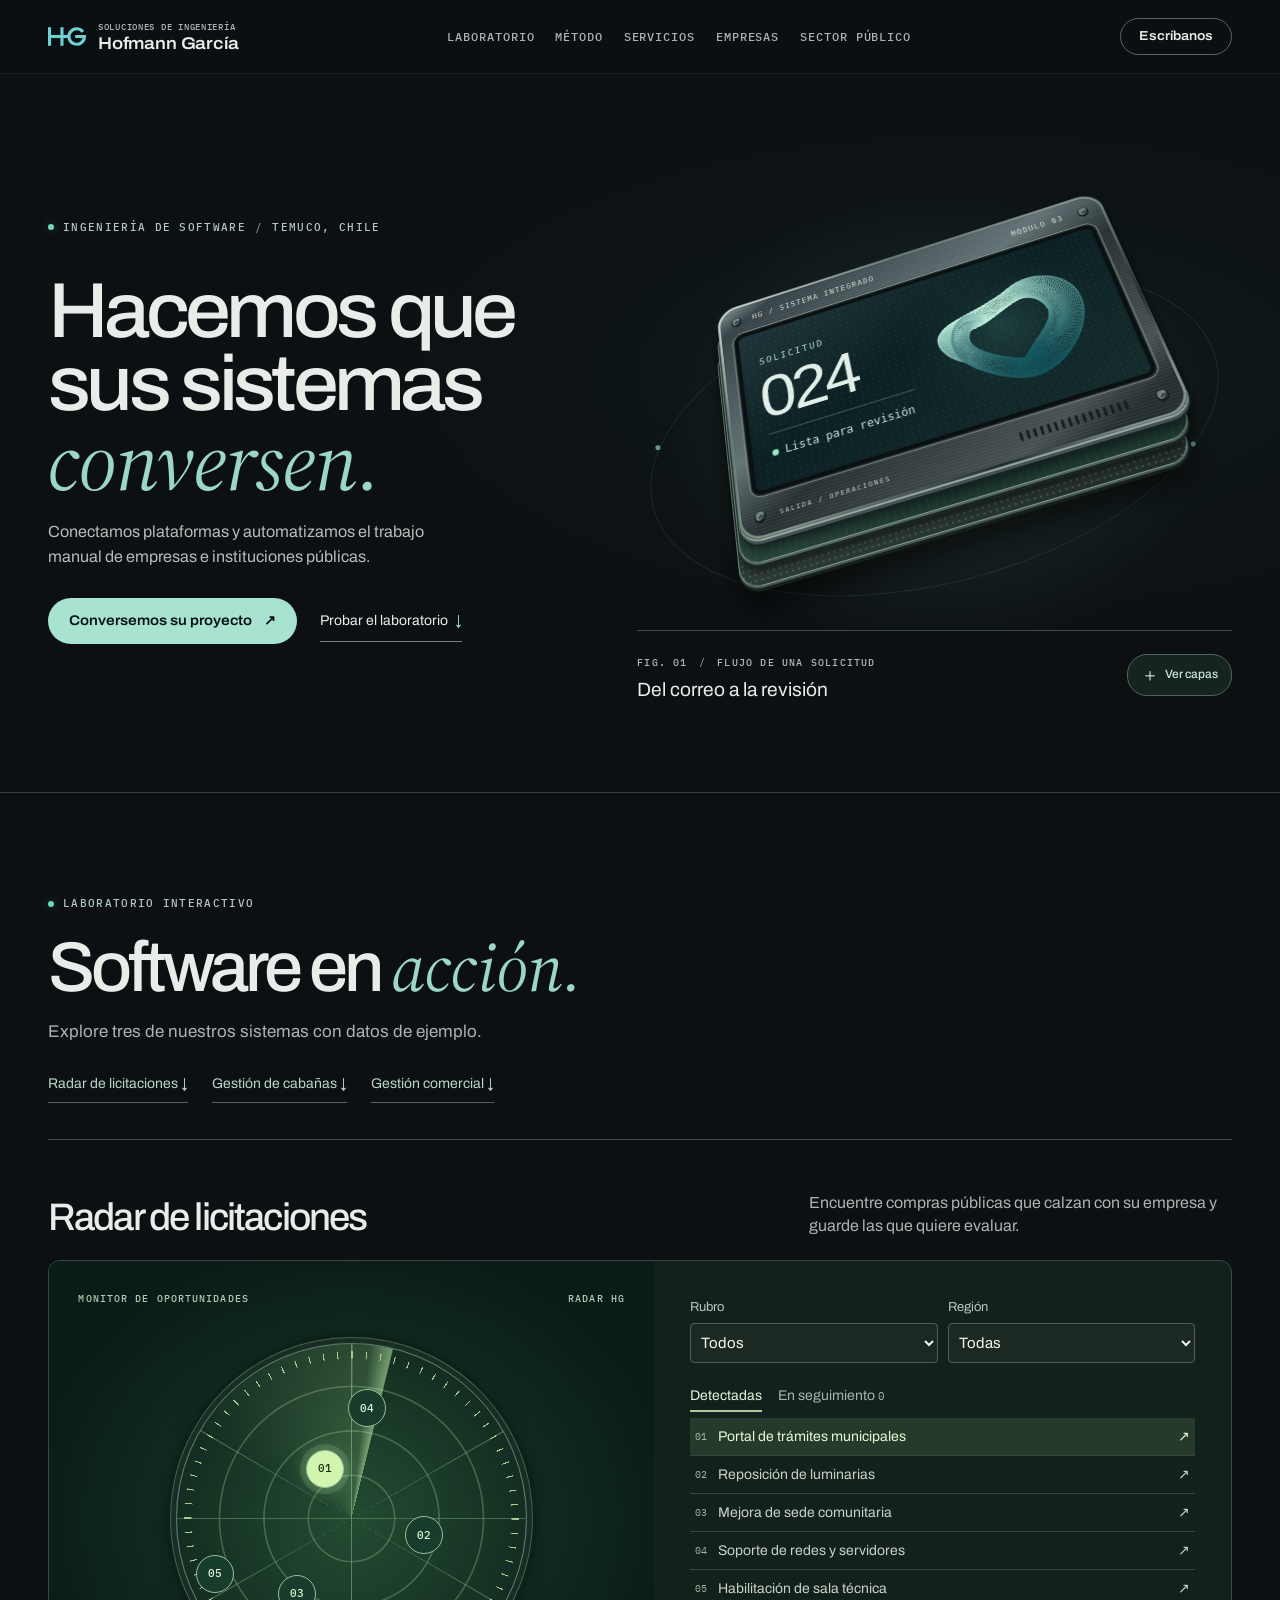
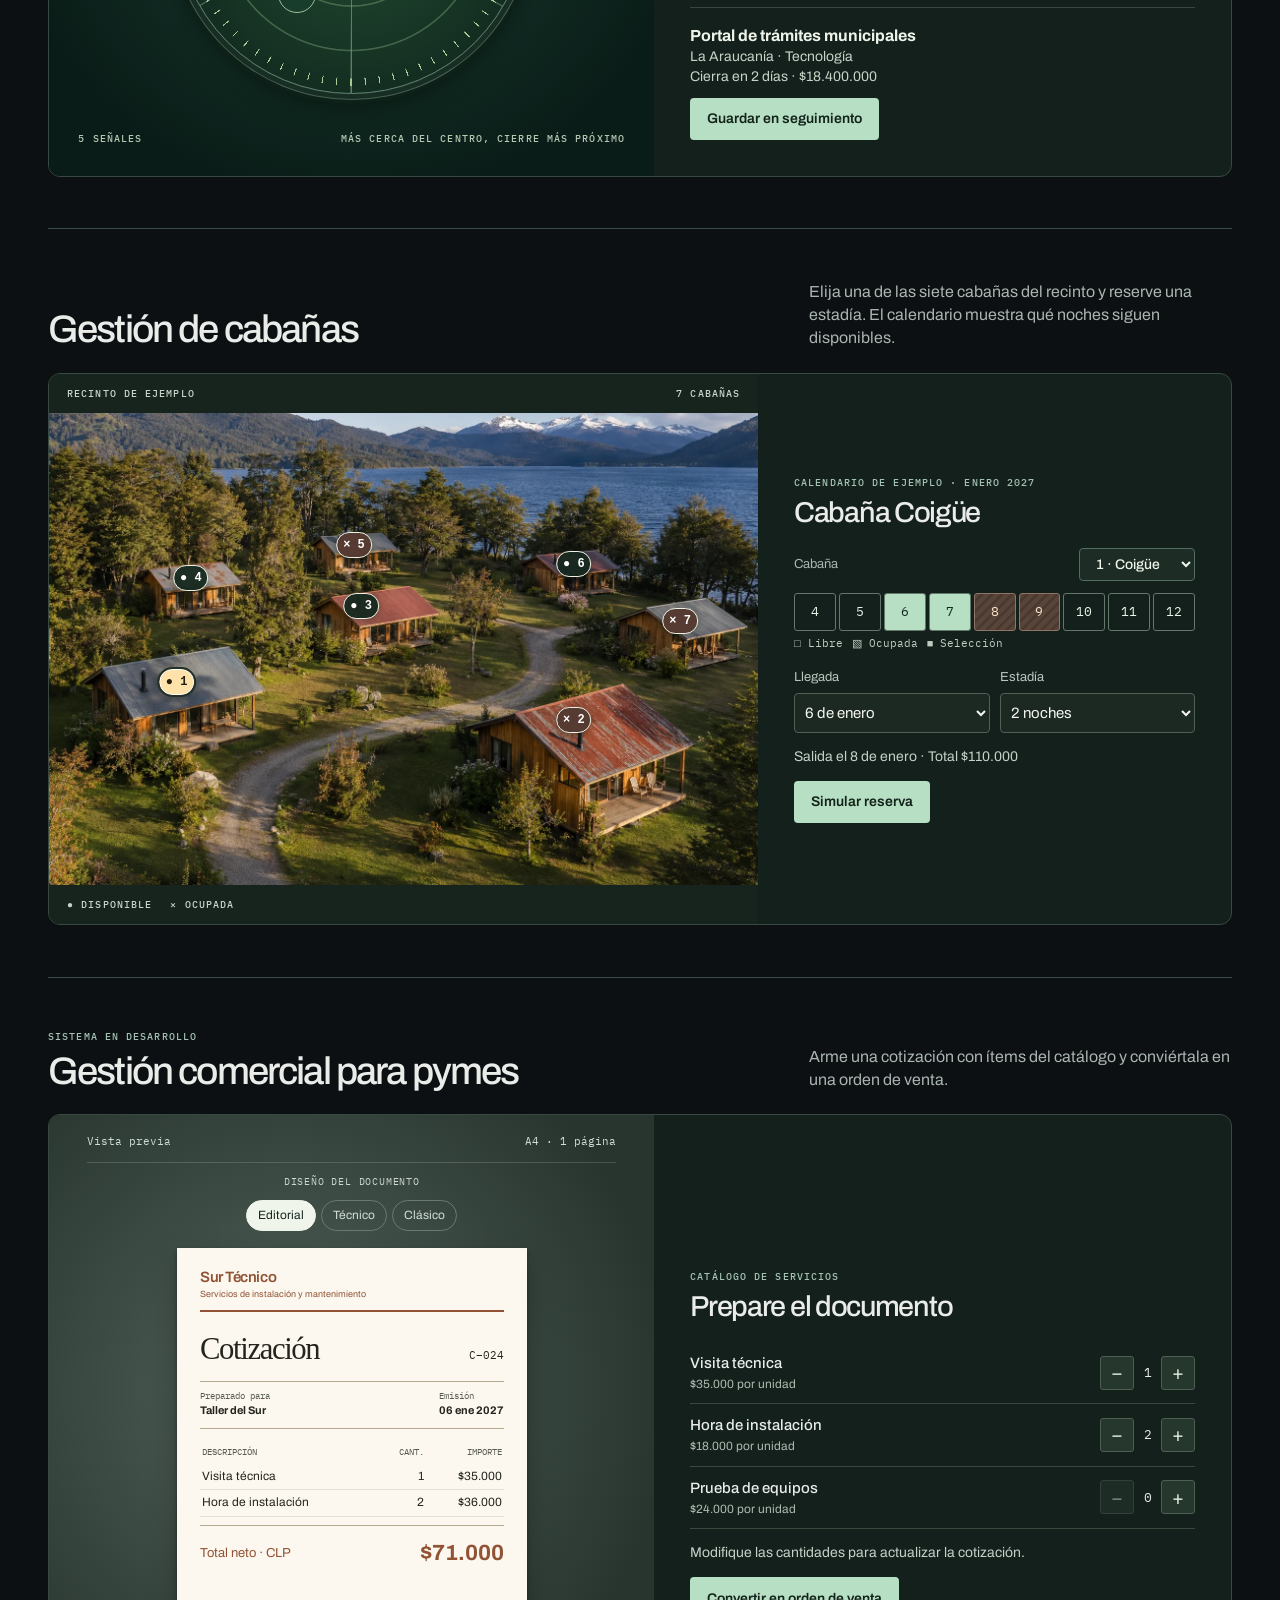
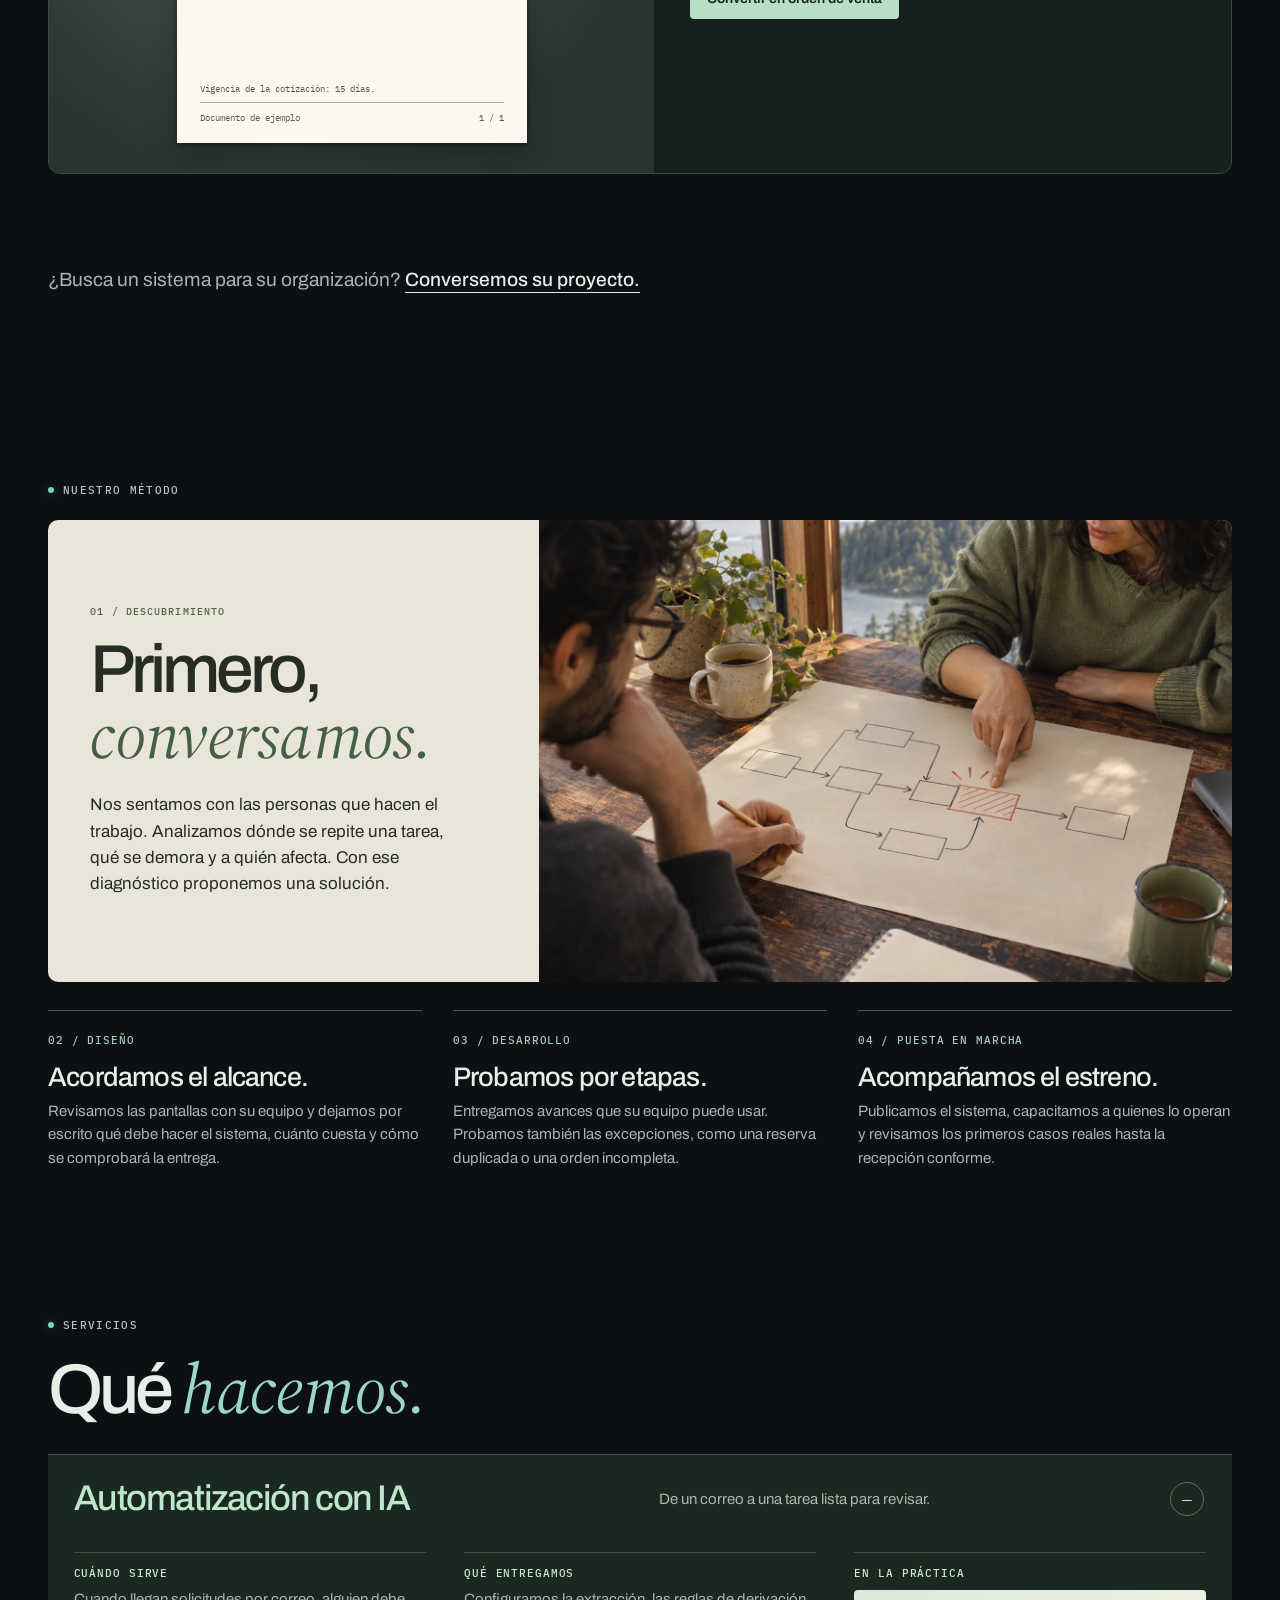
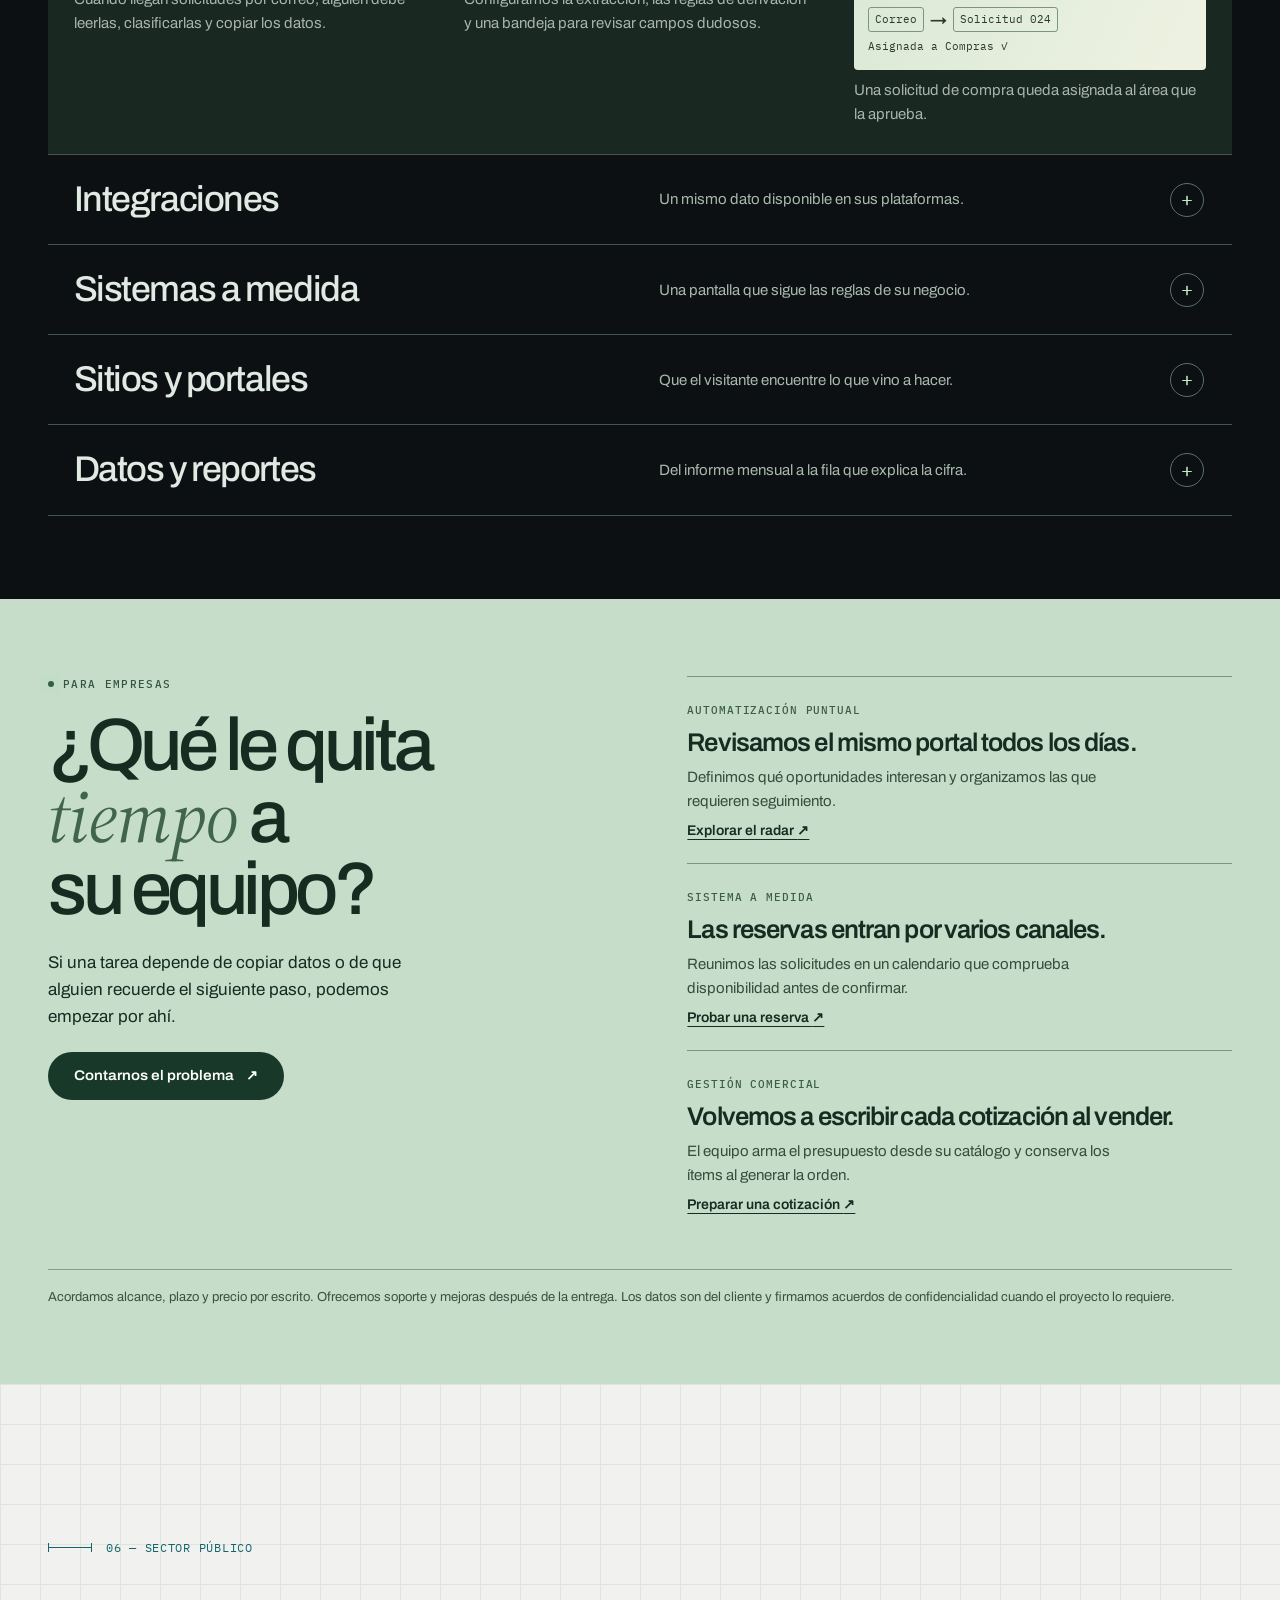
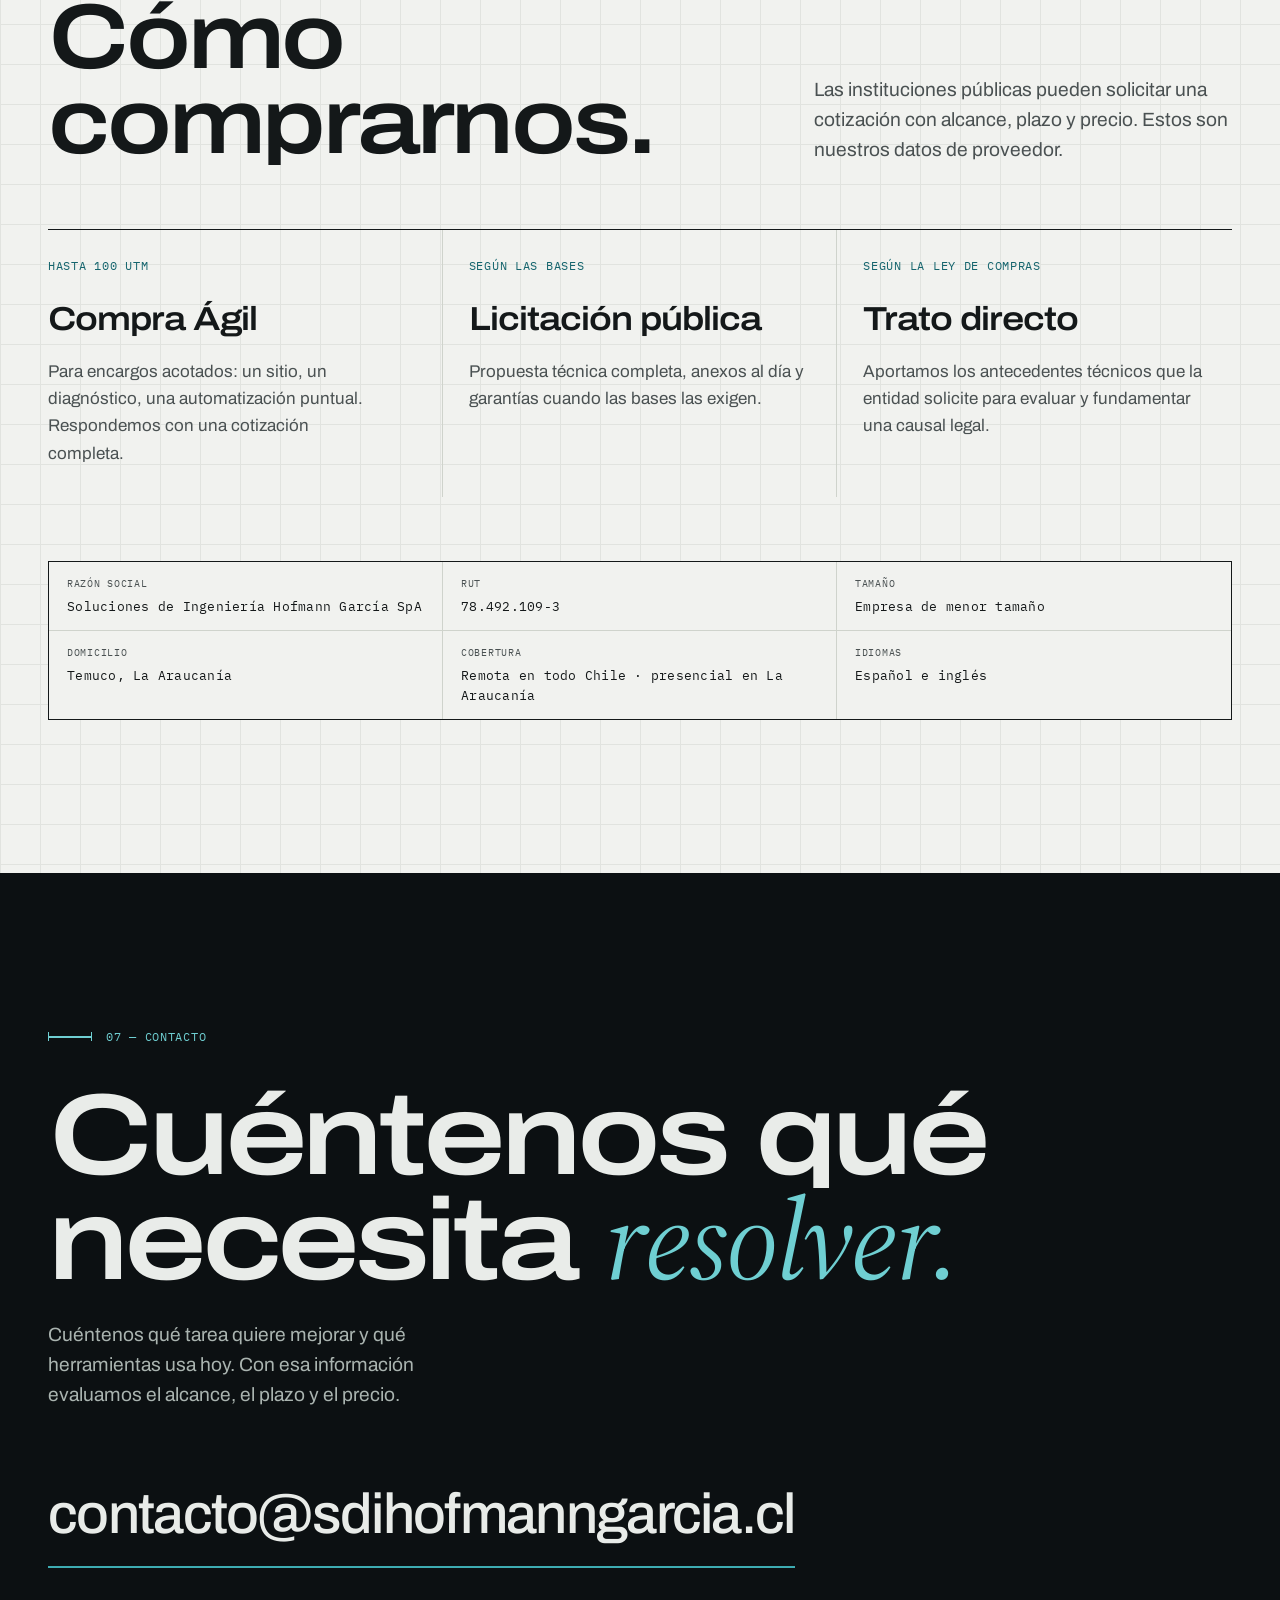
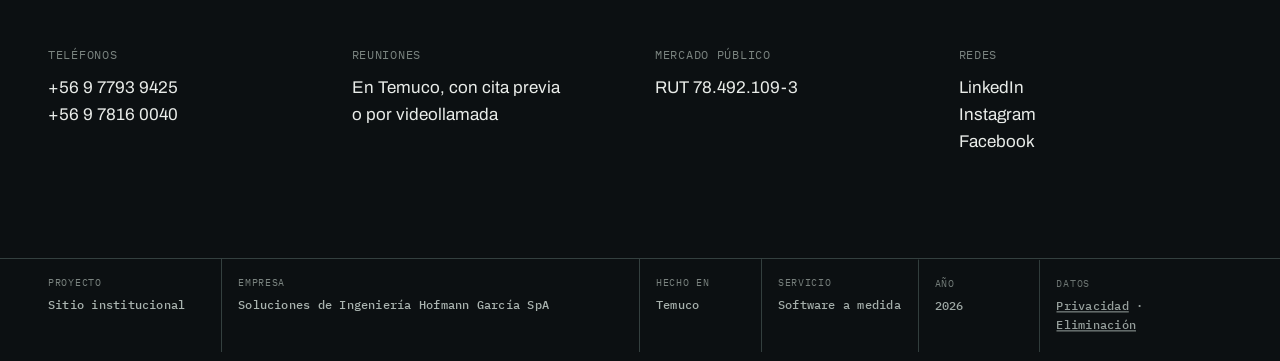
==== commit 8e7070a6: "Renueva la portada, el laboratorio interactivo y los servicios de HG" ====
--- a/index.html
+++ b/index.html
@@ -17,49 +17,28 @@
 <link rel="preconnect" href="https://fonts.googleapis.com">
 <link rel="preconnect" href="https://fonts.gstatic.com" crossorigin>
 <link rel="stylesheet" href="https://fonts.googleapis.com/css2?family=Archivo:wdth,wght@62..125,300..800&family=IBM+Plex+Mono:wght@400;500&family=Source+Serif+4:ital,opsz,wght@1,8..60,400;1,8..60,500&display=swap">
-<link rel="stylesheet" href="assets/estilos.css?v=5">
+<link rel="stylesheet" href="assets/estilos.css?v=6">
+<link rel="stylesheet" href="assets/laboratorio.css?v=2">
+<link rel="stylesheet" href="assets/proyectos.css?v=3">
+<link rel="stylesheet" href="assets/secciones.css?v=1">
 <script type="application/ld+json">
 {"@context":"https://schema.org","@type":"Organization","name":"Soluciones de Ingeniería Hofmann García SpA","alternateName":"Hofmann García","url":"https://sdihofmanngarcia.cl/","sameAs":["https://www.linkedin.com/company/hofmann-garcia/","https://www.instagram.com/soluciones.hg","https://www.facebook.com/solucioneshofmanngarcia"],"taxID":"78.492.109-3","email":"contacto@sdihofmanngarcia.cl","telephone":["+56977939425","+56978160040"],"address":{"@type":"PostalAddress","addressLocality":"Temuco","addressRegion":"La Araucanía","addressCountry":"CL"}}
 </script>
-<script type="importmap">
-{"imports":{"three":"./assets/vendor/three.module.min.js"}}
-</script>
 </head>
-<body class="cargando">
+<body>
 <a class="saltar" href="#contenido">Saltar al contenido</a>
-
-<!-- Cargador: el monograma se dibuja mientras se arma la red -->
-<div class="cargador" aria-hidden="true">
-  <svg class="cargador__hg" viewBox="-8 -8 163 88" width="163" height="88">
-    <g fill="none" stroke="currentColor" stroke-width="12">
-      <path d="M6 0V72"/><path d="M54 0V72"/><path d="M6 36H81"/><path d="M135 18A30 30 0 1 0 141 36H105"/>
-    </g>
-  </svg>
-  <div class="cargador__pie">
-    <span>Conectando sistemas</span>
-    <span class="cargador__cifra">0</span><span>/ 9</span>
-  </div>
-</div>
-
-<canvas class="red" id="red" aria-hidden="true"></canvas>
-<div class="red-capa" aria-hidden="true"></div>
-
-<div class="cursor" aria-hidden="true">
-  <span class="cursor__cruz"></span>
-  <span class="cursor__lectura"><i class="cursor__estado">sin conexión</i></span>
-</div>
-
 <header class="barra">
   <a class="marca" href="#inicio" aria-label="Soluciones de Ingeniería Hofmann García, inicio">
     <svg viewBox="0 0 147 72" width="38" height="19" aria-hidden="true"><g fill="none" stroke="currentColor" stroke-width="12"><path d="M6 0V72"/><path d="M54 0V72"/><path d="M6 36H81"/><path d="M135 18A30 30 0 1 0 141 36H105"/></g></svg>
     <span class="marca__texto"><span class="marca__pre">Soluciones de Ingeniería</span> <span>Hofmann García</span></span>
   </a>
   <nav class="menu" id="menu" aria-label="Secciones">
-    <a href="#metodo" data-mezcla>Método</a>
-    <a href="#servicios" data-mezcla>Servicios</a>
-    <a href="#laboratorio" data-mezcla>Laboratorio</a>
-    <a href="#empresas" data-mezcla>Empresas</a>
-    <a href="#sector-publico" data-mezcla>Sector público</a>
+    <a href="#laboratorio">Laboratorio</a>
+    <a href="#metodo">Método</a>
+    <a href="#servicios">Servicios</a>
+
+    <a href="#empresas">Empresas</a>
+    <a href="#sector-publico">Sector público</a>
   </nav>
   <div class="barra__lado">
     <span class="reloj" aria-label="Hora en Temuco">Temuco <b class="reloj__hora">--:--</b></span>
@@ -78,237 +57,167 @@
 
 <main id="contenido">
 
-  <!-- 01 PORTADA -->
   <section class="portada" id="inicio" data-lamina="01" data-nombre="Portada">
-    <div class="portada__marco">
-      <div class="portada__arriba mono">
-        <span>01 — Inicio</span>
-        <span>Temuco · La Araucanía</span>
-      </div>
-      <div class="portada__centro">
-        <h1 class="portada__titulo">
-          <span class="linea">Hacemos que sus</span>
-          <span class="linea">sistemas <em>conversen.</em></span>
-        </h1>
-        <p class="portada__bajada">Somos una empresa de software de Temuco. Desarrollamos sistemas a medida, conectamos las plataformas que hoy no se hablan y automatizamos con inteligencia artificial el trabajo que se sigue haciendo a mano. Para empresas e instituciones públicas.</p>
+    <div class="portada__interior">
+      <div class="portada__texto">
+        <p class="origen"><i aria-hidden="true"></i>Ingeniería de software <span>/</span> Temuco, Chile</p>
+        <h1>Hacemos que<br>sus sistemas<br><em>conversen.</em></h1>
+        <p class="portada__bajada">Conectamos plataformas y automatizamos el trabajo manual de empresas e instituciones públicas.</p>
         <div class="portada__acciones">
-          <a class="boton magnetico" href="#contacto">Conversemos su proyecto <span aria-hidden="true">→</span></a>
-          <a class="enlace" href="#laboratorio">Ver lo que hemos construido</a>
-        </div>
-      </div>
-      <div class="portada__abajo mono">
-        <p class="figura"><b>Fig. 1</b> — Nueve sistemas de una organización cualquiera. Cada uno guarda sus propios datos, y entre ellos la información viaja por correo y planilla. <span class="solo-puntero">Pase el cursor sobre un sistema.</span></p>
-        <span class="bajar">Desplácese<span class="bajar__linea"></span></span>
-      </div>
-      <!-- Aparece cuando la red queda conectada -->
-      <div class="conectado" aria-hidden="true">
-        <p class="conectado__frase">Un dato se ingresa <em>una vez</em><br>y llega a todos lados.</p>
-      </div>
-    </div>
-  </section>
-
-  <!-- 02 MÉTODO -->
-  <section class="metodo" id="metodo" data-lamina="02" data-nombre="Método">
-    <div class="metodo__pista">
-      <div class="metodo__cabeza">
-        <p class="rotulo mono"><span class="cota-mini"></span>02 — Método</p>
-        <h2 class="titulo-seccion">Primero entendemos.<br>Después programamos.</h2>
-        <p class="entrada">La mayoría de los proyectos de software no fallan por el código: fallan porque nadie preguntó cómo se trabaja de verdad. Por eso empezamos por ahí.</p>
-      </div>
-      <article class="paso">
-        <span class="paso__num">01</span>
-        <svg class="paso__dibujo" viewBox="0 0 240 160" aria-hidden="true">
-          <rect x="18" y="62" width="44" height="30" rx="4"/><rect x="98" y="24" width="44" height="30" rx="4"/><rect x="98" y="104" width="44" height="30" rx="4"/><rect x="178" y="62" width="44" height="30" rx="4"/>
-          <path d="M62 77 H80 V39 H98 M80 77 V119 H98 M142 39 H160 V77 H178 M142 119 H160 V77"/>
-          <circle cx="80" cy="77" r="3"/><circle cx="160" cy="77" r="3"/>
-        </svg>
-        <h3>Descubrimiento</h3>
-        <p>Conversamos con quienes hacen el trabajo, no solo con quien lo encarga. Dibujamos el proceso real, sus datos y sus excepciones antes de proponer tecnología.</p>
-      </article>
-      <article class="paso">
-        <span class="paso__num">02</span>
-        <svg class="paso__dibujo" viewBox="0 0 240 160" aria-hidden="true">
-          <rect x="30" y="18" width="180" height="124" rx="6"/>
-          <path d="M30 40 H210"/><circle cx="44" cy="29" r="3"/><circle cx="56" cy="29" r="3"/>
-          <rect x="46" y="56" width="52" height="68"/><path d="M114 60 H192 M114 76 H176 M114 92 H192 M114 108 H160"/>
-        </svg>
-        <h3>Diseño</h3>
-        <p>Traducimos lo conversado en pantallas, alcance, plazos y criterios de aceptación que se pueden comprobar. Si algo no se puede verificar, no se promete.</p>
-      </article>
-      <article class="paso">
-        <span class="paso__num">03</span>
-        <svg class="paso__dibujo" viewBox="0 0 240 160" aria-hidden="true">
-          <path d="M40 50 L22 80 L40 110 M200 50 L218 80 L200 110 M132 40 L108 120"/>
-          <path d="M60 140 H180"/><circle cx="72" cy="140" r="5"/><circle cx="112" cy="140" r="5"/><circle cx="152" cy="140" r="5"/>
-        </svg>
-        <h3>Desarrollo</h3>
-        <p>Programamos por etapas cortas, con pruebas automatizadas y avances que se pueden revisar desde la primera semana.</p>
-      </article>
-      <article class="paso">
-        <span class="paso__num">04</span>
-        <svg class="paso__dibujo" viewBox="0 0 240 160" aria-hidden="true">
-          <rect x="60" y="30" width="120" height="30" rx="4"/><rect x="60" y="70" width="120" height="30" rx="4"/><rect x="60" y="110" width="120" height="30" rx="4"/>
-          <circle cx="78" cy="45" r="4"/><circle cx="78" cy="85" r="4"/><circle cx="78" cy="125" r="4"/>
-          <path d="M140 80 L150 90 L168 72"/>
-        </svg>
-        <h3>Puesta en marcha</h3>
-        <p>Publicamos, capacitamos a quienes lo van a usar y acompañamos los primeros días de uso real hasta la recepción conforme.</p>
-      </article>
-    </div>
-  </section>
-
-  <!-- 03 SERVICIOS -->
-  <section class="servicios envoltura" id="servicios" data-lamina="03" data-nombre="Servicios">
-    <p class="rotulo mono"><span class="cota-mini"></span>03 — Servicios</p>
-    <h2 class="titulo-seccion">Qué hacemos.</h2>
-    <ol class="lista-servicios">
-      <li class="servicio">
-        <button class="servicio__cabeza" type="button" aria-expanded="false">
-          <span class="servicio__num mono">3.1</span>
-          <span class="servicio__nombre">Automatización con IA</span>
-          <span class="servicio__signo" aria-hidden="true"></span>
-        </button>
-        <div class="servicio__cuerpo"><div>
-          <p>Procesos repetitivos que hoy consumen horas: clasificar solicitudes, extraer datos de documentos, redactar borradores, responder consultas frecuentes. Con modelos de lenguaje y con revisión humana donde corresponde.</p>
-          <p class="etiquetas mono">Modelos de lenguaje · Lectura de documentos · Asistentes</p>
-        </div></div>
-      </li>
-      <li class="servicio">
-        <button class="servicio__cabeza" type="button" aria-expanded="false">
-          <span class="servicio__num mono">3.2</span>
-          <span class="servicio__nombre">Integraciones</span>
-          <span class="servicio__signo" aria-hidden="true"></span>
-        </button>
-        <div class="servicio__cuerpo"><div>
-          <p>Sistemas que no se hablan entre sí y personas que copian datos de uno a otro. Conectamos plataformas por API, construimos servidores MCP para herramientas de IA y nos adaptamos a los estándares que exige cada sector.</p>
-          <p class="etiquetas mono">API · MCP · Estándares de interoperabilidad</p>
-        </div></div>
-      </li>
-      <li class="servicio">
-        <button class="servicio__cabeza" type="button" aria-expanded="false">
-          <span class="servicio__num mono">3.3</span>
-          <span class="servicio__nombre">Sistemas a medida</span>
-          <span class="servicio__signo" aria-hidden="true"></span>
-        </button>
-        <div class="servicio__cuerpo"><div>
-          <p>Plataformas web de gestión: trámites, inventarios, agendas, seguimiento de proyectos. Diseñadas a partir del flujo real de trabajo, y no al revés.</p>
-          <p class="etiquetas mono">Aplicaciones web · Bases de datos · Paneles de gestión</p>
-        </div></div>
-      </li>
-      <li class="servicio">
-        <button class="servicio__cabeza" type="button" aria-expanded="false">
-          <span class="servicio__num mono">3.4</span>
-          <span class="servicio__nombre">Sitios y portales</span>
-          <span class="servicio__signo" aria-hidden="true"></span>
-        </button>
-        <div class="servicio__cuerpo"><div>
-          <p>Sitios institucionales autoadministrables, con transparencia activa, accesibilidad y buen rendimiento en cualquier dispositivo. Este sitio es un ejemplo.</p>
-          <p class="etiquetas mono">Sitios institucionales · Transparencia activa · Accesibilidad</p>
-        </div></div>
-      </li>
-      <li class="servicio">
-        <button class="servicio__cabeza" type="button" aria-expanded="false">
-          <span class="servicio__num mono">3.5</span>
-          <span class="servicio__nombre">Datos y reportes</span>
-          <span class="servicio__signo" aria-hidden="true"></span>
-        </button>
-        <div class="servicio__cuerpo"><div>
-          <p>Limpieza y ordenamiento de datos, reportes que se generan solos y tableros para que las decisiones se tomen con información al día.</p>
-          <p class="etiquetas mono">Calidad de datos · Reportes automáticos · Tableros</p>
-        </div></div>
-      </li>
-    </ol>
-  </section>
-
-  <!-- 04 LABORATORIO -->
-  <section class="laboratorio envoltura" id="laboratorio" data-lamina="04" data-nombre="Laboratorio">
-    <p class="rotulo mono"><span class="cota-mini"></span>04 — Laboratorio</p>
-    <div class="laboratorio__cabeza">
-      <h2 class="titulo-seccion">Lo que ya<br>construimos.</h2>
-      <p class="entrada">Algunos de los desarrollos propios que hemos construido.</p>
-    </div>
-    <div class="laminas">
-      <article class="lamina">
-        <div class="lamina__dibujo" aria-hidden="true"><svg viewBox="0 0 200 110"><path d="M20 55 H70 M130 55 H180"/><rect x="70" y="35" width="60" height="40"/><path d="M20 30 V80 M180 30 V80"/><circle cx="100" cy="55" r="8"/></svg></div>
-        <h3>Servidor MCP sobre Mercado Público</h3>
-        <p>Conecta la búsqueda de licitaciones de Mercado Público con un asistente de inteligencia artificial. El protocolo está implementado desde cero, sin dependencias.</p>
-        <dl class="cajetin mono">
-          <div><dt>Proyecto</dt><dd>P-01</dd></div>
-          <div><dt>Pruebas</dt><dd>20</dd></div>
-          <div><dt>Técnica</dt><dd>Node.js · MCP</dd></div>
-          <div><dt>Estado</dt><dd>Demostración</dd></div>
-        </dl>
-      </article>
-      <article class="lamina">
-        <div class="lamina__dibujo" aria-hidden="true"><svg viewBox="0 0 200 110"><rect x="55" y="12" width="70" height="88"/><path d="M68 30 H112 M68 42 H112 M68 54 H98 M68 66 H112 M68 78 H92"/><path d="M135 56 H175 M165 46 L175 56 L165 66"/></svg></div>
-        <h3>Analizador de bases de licitación</h3>
-        <p>Lee unas bases y extrae lo que define si se puede postular: requisitos, plazos, garantías y criterios. Detecta defectos del documento y explica cada conclusión.</p>
-        <dl class="cajetin mono">
-          <div><dt>Proyecto</dt><dd>P-02</dd></div>
-          <div><dt>Pruebas</dt><dd>23</dd></div>
-          <div><dt>Técnica</dt><dd>Node.js</dd></div>
-          <div><dt>Estado</dt><dd>Demostración</dd></div>
-        </dl>
-      </article>
-      <article class="lamina">
-        <div class="lamina__dibujo" aria-hidden="true"><svg viewBox="0 0 200 110"><rect x="30" y="25" width="90" height="60"/><path d="M45 45 H105 M45 58 H95 M45 71 H80"/><path d="M130 35 H175 V75 H150 L138 87 V75 H130 Z"/></svg></div>
-        <h3>Asistente con modelos locales</h3>
-        <p>Responde preguntas sobre documentos propios sin que la información salga de la organización: búsqueda semántica, lectura de documentos escaneados y modelos que corren en el mismo computador.</p>
-        <dl class="cajetin mono">
-          <div><dt>Proyecto</dt><dd>P-03</dd></div>
-          <div><dt>Técnica</dt><dd>Modelos locales · OCR</dd></div>
-          <div><dt>Estado</dt><dd>Prototipo</dd></div>
-        </dl>
-      </article>
-      <article class="lamina">
-        <div class="lamina__dibujo" aria-hidden="true"><svg viewBox="0 0 200 110"><ellipse cx="60" cy="30" rx="28" ry="9"/><path d="M32 30 V80 M88 30 V80"/><path d="M32 80 A28 9 0 0 0 88 80 M32 55 A28 9 0 0 0 88 55"/><rect x="115" y="25" width="60" height="60"/><path d="M115 40 H175 M88 55 H115"/></svg></div>
-        <h3>Aplicación web completa</h3>
-        <p>De la base de datos a la interfaz: una aplicación full stack sobre PostgreSQL, diseñada, construida y mantenida por nosotros.</p>
-        <dl class="cajetin mono">
-          <div><dt>Proyecto</dt><dd>P-04</dd></div>
-          <div><dt>Técnica</dt><dd>Full stack · PostgreSQL</dd></div>
-          <div><dt>Estado</dt><dd>En desarrollo</dd></div>
-        </dl>
-      </article>
-      <article class="lamina">
-        <div class="lamina__dibujo" aria-hidden="true"><svg viewBox="0 0 200 110"><path d="M100 28 C80 18 50 18 35 24 V92 C50 86 80 86 100 96 C120 86 150 86 165 92 V24 C150 18 120 18 100 28 Z"/><path d="M100 28 V96"/><path d="M50 40 H85 M50 52 H85 M50 64 H78 M115 40 H150 M115 52 H150 M115 64 H142"/></svg></div>
-        <h3>Recursos educativos</h3>
-        <p>Material digital para aprender y enseñar: guías, contenidos interactivos y apoyo para clases, diseñados para que se entiendan a la primera.</p>
-        <dl class="cajetin mono">
-          <div><dt>Proyecto</dt><dd>P-05</dd></div>
-          <div><dt>Técnica</dt><dd>Contenido digital</dd></div>
-          <div><dt>Estado</dt><dd>Realizados</dd></div>
-        </dl>
-      </article>
-    </div>
-    <p class="laboratorio__pie">¿Le interesa alguno de estos proyectos? <a class="enlace" href="#contacto">Contáctenos y agendamos una reunión.</a></p>
-  </section>
-
-  <!-- 05 EMPRESAS -->
-  <section class="empresas envoltura" id="empresas" data-lamina="05" data-nombre="Empresas">
-    <p class="rotulo mono"><span class="cota-mini"></span>05 — Empresas</p>
-    <div class="empresas__cabeza">
-      <h2 class="titulo-seccion">También para<br>empresas.</h2>
-      <p class="entrada">Pymes, empresas y organizaciones que necesitan un sistema a medida, automatizar un proceso o conectar las herramientas que ya usan. Sin licitación: conversamos, cotizamos y partimos.</p>
-    </div>
-    <div class="ofertas">
-      <article class="oferta">
-        <p class="oferta__tope mono">Proyecto</p>
-        <h3>A medida</h3>
-        <p>Un sistema pensado para su forma de trabajar. Alcance, plazo y precio por escrito, y pagos por etapas contra entregables.</p>
-      </article>
-      <article class="oferta">
-        <p class="oferta__tope mono">Semanas, no meses</p>
-        <h3>Automatización puntual</h3>
-        <p>Un proceso concreto que hoy se hace a mano: planillas que se copian, correos que se reenvían, documentos que se leen uno por uno.</p>
-      </article>
-      <article class="oferta">
-        <p class="oferta__tope mono">Después de la entrega</p>
-        <h3>Soporte y mejoras</h3>
-        <p>Correcciones, ajustes y nuevas funciones cuando el negocio las necesite, con un plan mensual o por encargo.</p>
-      </article>
-    </div>
-    <p class="empresas__pie mono">Firmamos acuerdos de confidencialidad cuando el proyecto lo requiere · Los datos son siempre del cliente</p>
+          <a class="boton" href="#contacto">Conversemos su proyecto <span aria-hidden="true">↗</span></a>
+          <a class="enlace-lab" href="#laboratorio">Probar el laboratorio <span aria-hidden="true">↓</span></a>
+        </div>
+      </div>
+      <figure class="instrumento">
+        <div class="instrumento__vista" id="despiece" role="img" aria-label="Solicitud 024. El correo de entrada se convierte en datos estructurados y llega como tarea al equipo de operaciones.">
+          <div class="orbita"></div>
+          <div class="mecanismo">
+            <div class="placa placa--correo"><div class="interior-placa"><small>01 / Correo de entrada</small><strong>Solicitud recibida</strong><span>Folio 024 · Mesa de partes</span></div></div>
+            <div class="placa placa--datos"><div class="interior-placa"><small>02 / Datos extraídos</small><strong>Registro creado</strong><span>Folio 024 · Tipo: solicitud</span></div></div>
+            <div class="placa placa--revision"><img src="assets/modulo-hg.svg" alt="" width="520" height="328" fetchpriority="high"></div>
+          </div>
+          <svg class="recorrido" viewBox="0 0 100 100" preserveAspectRatio="none" aria-hidden="true">
+            <path d="M73 78 H77 L79 76 V61 L77 59 V45 L74 42"/>
+            <circle cx="73" cy="78" r=".7"/><circle cx="77" cy="59" r=".7"/><circle cx="74" cy="42" r=".7"/>
+          </svg>
+        </div>
+        <figcaption class="instrumento__pie">
+          <div><span class="leyenda">Fig. 01 <i>/</i> Flujo de una solicitud</span><strong>Del correo a la revisión</strong></div>
+          <button type="button" class="desmontar" aria-controls="despiece" aria-expanded="false"><span aria-hidden="true">＋</span> <b>Ver capas</b></button>
+        </figcaption>
+      </figure>
+    </div>
+  </section>
+
+  <section class="laboratorio envoltura" id="laboratorio" data-lamina="02" data-nombre="Laboratorio">
+    <p class="origen"><i aria-hidden="true"></i>Laboratorio interactivo</p>
+    <h2 class="titulo-lab">Software en <em>acción.</em></h2>
+    <p class="lab-intro">Explore tres de nuestros sistemas con datos de ejemplo.</p>
+    <nav class="indice-demos" aria-label="Demostraciones"><a href="#radar-demo">Radar de licitaciones ↓</a><a href="#cabanas-demo">Gestión de cabañas ↓</a><a href="#gestion-demo">Gestión comercial ↓</a></nav>
+
+    <article id="radar-demo" class="proyecto proyecto--radar">
+      <header><h3>Radar de licitaciones</h3><p>Encuentre compras públicas que calzan con su empresa y guarde las que quiere evaluar.</p></header>
+      <div class="taller radar-taller">
+        <div class="radar-visual">
+          <div class="instrument-label"><span>Monitor de oportunidades</span><span>Radar HG</span></div>
+          <div class="pantalla-radar" id="pantalla-radar" role="group" aria-label="Oportunidades detectadas">
+            <div class="visor-radar" aria-hidden="true"><div class="barrido"></div></div>
+            <div id="senales"></div>
+          </div>
+          <div class="instrument-label"><span id="conteo-radar" aria-live="polite"></span><span>Más cerca del centro, cierre más próximo</span></div>
+        </div>
+        <div class="panel-demo radar-panel">
+          <div class="campos-demo"><label>Rubro<select id="rubro"><option>Todos</option><option>Tecnología</option><option>Construcción</option><option>Equipamiento</option></select></label><label>Región<select id="region"><option>Todas</option><option>La Araucanía</option><option>Los Ríos</option><option>Los Lagos</option></select></label></div>
+          <div class="radar-vistas"><button type="button" id="detectar" aria-pressed="true">Detectadas</button><button type="button" id="ver-guardadas" aria-pressed="false">En seguimiento <span id="n-guardadas">0</span></button></div>
+          <div id="lista-radar" class="lista-radar" role="group" aria-label="Resultados del radar"></div>
+          <div id="ficha-radar" class="ficha-radar" aria-live="polite"></div>
+        </div>
+      </div>
+    </article>
+
+    <article id="cabanas-demo" class="proyecto proyecto--cabanas">
+      <header><h3>Gestión de cabañas</h3><p>Elija una de las siete cabañas del recinto y reserve una estadía. El calendario muestra qué noches siguen disponibles.</p></header>
+      <div class="taller">
+        <div class="paisaje">
+          <div class="instrument-label"><span>Recinto de ejemplo</span><span>7 cabañas</span></div>
+          <div class="mapa-cabanas" role="group" aria-label="Cabañas del recinto de ejemplo">
+            <img class="foto-recinto" src="assets/recinto-lacustre.webp" alt="Recinto de ejemplo con siete cabañas de madera junto a un lago del sur de Chile." width="1440" height="960" loading="lazy">
+            <button class="pin-cabana" type="button" data-cabana="0" style="--x:18%;--y:57%" aria-pressed="true">Coigüe</button>
+            <button class="pin-cabana" type="button" data-cabana="1" style="--x:74%;--y:65%" aria-pressed="false">Arrayán</button>
+            <button class="pin-cabana" type="button" data-cabana="2" style="--x:44%;--y:41%" aria-pressed="false">Lenga</button>
+            <button class="pin-cabana" type="button" data-cabana="3" style="--x:20%;--y:35%" aria-pressed="false">Canelo</button>
+            <button class="pin-cabana" type="button" data-cabana="4" style="--x:43%;--y:28%" aria-pressed="false">Raulí</button>
+            <button class="pin-cabana" type="button" data-cabana="5" style="--x:74%;--y:32%" aria-pressed="false">Maitén</button>
+            <button class="pin-cabana" type="button" data-cabana="6" style="--x:89%;--y:44%" aria-pressed="false">Ulmo</button>
+          </div>
+          <div class="instrument-label"><span>● Disponible　 × Ocupada</span></div>
+        </div>
+        <div class="panel-demo">
+          <p class="sobrelinea">Calendario de ejemplo · Enero 2027</p>
+          <h4 id="nombre-cabana">Cabaña Coigüe</h4>
+          <label class="selector-cabana">Cabaña<select id="elegir-cabana"></select></label>
+          <div class="calendario" id="calendario" aria-label="Disponibilidad por noche"></div>
+          <div class="claves-cal"><span>□ Libre</span><span>▧ Ocupada</span><span>■ Selección</span></div>
+          <div class="campos-demo"><label>Llegada<select id="llegada"></select></label><label>Estadía<select id="noches"><option value="1">1 noche</option><option value="2" selected>2 noches</option><option value="3">3 noches</option></select></label></div>
+          <p class="estado-cabana" id="estado-cabana" role="status"></p>
+          <button type="button" id="reservar" class="accion-demo">Simular reserva</button>
+          <button type="button" id="reiniciar-reservas" class="texto-demo" hidden>Restablecer calendario</button>
+        </div>
+      </div>
+    </article>
+
+    <article id="gestion-demo" class="proyecto proyecto--gestion">
+      <header><div><p class="sobrelinea">Sistema en desarrollo</p><h3>Gestión comercial para pymes</h3></div><p>Arme una cotización con ítems del catálogo y conviértala en una orden de venta.</p></header>
+      <div class="taller">
+        <div class="mesa-documento">
+          <div class="barra-documento"><span>Vista previa</span><span>A4 · 1 página</span></div>
+          <fieldset class="estilos-doc"><legend>Diseño del documento</legend><label><input type="radio" name="plantilla" value="editorial" checked><span>Editorial</span></label><label><input type="radio" name="plantilla" value="tecnico" ><span>Técnico</span></label><label><input type="radio" name="plantilla" value="clasico" ><span>Clásico</span></label></fieldset>
+          <div class="visor-a4"><div class="documento" id="hoja-comercial" data-estilo="editorial"><div class="papel-membrete"><b>Sur Técnico</b><span>Servicios de instalación y mantenimiento</span></div><div class="doc-cab"><h4 id="tipo-doc">Cotización</h4><span id="folio-doc">C–024</span></div>
+            <div class="papel-datos"><p><small>Preparado para</small><b>Taller del Sur</b></p><p><small>Emisión</small><b>06 ene 2027</b></p></div>
+            <table><caption class="sr">Detalle del documento</caption><thead><tr><th>Descripción</th><th>Cant.</th><th>Importe</th></tr></thead><tbody id="lineas-doc"></tbody></table>
+            <div class="doc-total"><span>Total neto · CLP</span><strong id="importe-doc"></strong></div><div id="sello-doc" hidden>Orden generada ✓</div>
+            <div class="papel-pie"><p id="nota-doc">Vigencia de la cotización: 15 días.</p><span>Documento de ejemplo</span><span>1 / 1</span></div>
+          </div></div>
+        </div>
+        <div class="panel-demo">
+          <p class="sobrelinea">Catálogo de servicios</p><h4>Prepare el documento</h4>
+
+          <div id="catalogo-demo"></div>
+          <p id="estado-doc" class="estado-doc" role="status"></p>
+          <button type="button" id="convertir" class="accion-demo">Convertir en orden de venta</button>
+        </div>
+      </div>
+    </article>
+    <p class="laboratorio__pie">¿Busca un sistema para su organización? <a class="enlace" href="#contacto">Conversemos su proyecto.</a></p>
+  </section>
+
+
+  <section id="metodo" class="metodo-nuevo envoltura" data-lamina="03" data-nombre="Método">
+    <p class="origen"><i aria-hidden="true"></i>Nuestro método</p>
+    <div class="encuentro">
+      <div class="encuentro__texto"><p class="sobrelinea">01 / Descubrimiento</p>
+        <h2>Primero,<br><em>conversamos.</em></h2>
+        <p>Nos sentamos con las personas que hacen el trabajo. Analizamos dónde se repite una tarea, qué se demora y a quién afecta. Con ese diagnóstico proponemos una solución.</p>
+      </div>
+      <img src="assets/descubrimiento.webp" loading="lazy" width="1440" height="960" alt="Dos personas revisan un flujo de trabajo y señalan el paso que retrasa el proceso.">
+    </div>
+    <div class="etapas">
+      <article><span>02 / Diseño</span><h3>Acordamos el alcance.</h3><p>Revisamos las pantallas con su equipo y dejamos por escrito qué debe hacer el sistema, cuánto cuesta y cómo se comprobará la entrega.</p></article>
+      <article><span>03 / Desarrollo</span><h3>Probamos por etapas.</h3><p>Entregamos avances que su equipo puede usar. Probamos también las excepciones, como una reserva duplicada o una orden incompleta.</p></article>
+      <article><span>04 / Puesta en marcha</span><h3>Acompañamos el estreno.</h3><p>Publicamos el sistema, capacitamos a quienes lo operan y revisamos los primeros casos reales hasta la recepción conforme.</p></article>
+    </div>
+  </section>
+
+  <section id="servicios" class="servicios-nuevos envoltura" data-lamina="04" data-nombre="Servicios">
+    <p class="origen"><i aria-hidden="true"></i>Servicios</p><h2 class="titulo-lab">Qué <em>hacemos.</em></h2>
+    <div class="catalogo-servicios">
+      <details name="especialidad" class="especialidad" open><summary><span class="especialidad__nombre">Automatización con IA</span><span class="especialidad__bajada">De un correo a una tarea lista para revisar.</span><i aria-hidden="true"></i></summary>
+        <div class="especialidad__detalle"><div><h3>Cuándo sirve</h3><p>Cuando llegan solicitudes por correo, alguien debe leerlas, clasificarlas y copiar los datos.</p></div><div><h3>Qué entregamos</h3><p>Configuramos la extracción, las reglas de derivación y una bandeja para revisar campos dudosos.</p></div><div class="ejemplo-serv"><h3>En la práctica</h3><div class="muestra-serv" aria-hidden="true"><div class="muestra-flujo"><span>Correo</span><b>→</b><span>Solicitud 024</span></div><small>Asignada a Compras ✓</small></div><p>Una solicitud de compra queda asignada al área que la aprueba.</p></div></div></details>
+      <details name="especialidad" class="especialidad"><summary><span class="especialidad__nombre">Integraciones</span><span class="especialidad__bajada">Un mismo dato disponible en sus plataformas.</span><i aria-hidden="true"></i></summary>
+        <div class="especialidad__detalle"><div><h3>Cuándo sirve</h3><p>Ventas, operaciones y finanzas mantienen versiones distintas de una misma orden.</p></div><div><h3>Qué entregamos</h3><p>Conectamos las herramientas por API, acordamos cuál conserva el dato original y dejamos registro de los errores para reintentar.</p></div><div class="ejemplo-serv"><h3>En la práctica</h3><div class="muestra-serv" aria-hidden="true"><div class="muestra-flujo"><span>Venta 018</span><b>⇄</b><span>Orden 018</span></div><small>Registros sincronizados ✓</small></div><p>Una venta confirmada crea la orden que necesita el equipo de operaciones.</p></div></div></details>
+      <details name="especialidad" class="especialidad"><summary><span class="especialidad__nombre">Sistemas a medida</span><span class="especialidad__bajada">Una pantalla que sigue las reglas de su negocio.</span><i aria-hidden="true"></i></summary>
+        <div class="especialidad__detalle"><div><h3>Cuándo sirve</h3><p>La planilla de reservas permite asignar la misma cabaña a dos huéspedes.</p></div><div><h3>Qué entregamos</h3><p>Diseñamos el calendario, los permisos y las reglas de disponibilidad. Probamos fechas límite y cambios de reserva con su equipo.</p></div><div class="ejemplo-serv"><h3>En la práctica</h3><div class="muestra-serv" aria-hidden="true"><div class="muestra-turnos"><span>Lun</span><span>Mar</span><b>Mié</b><b>Jue</b><span>Vie</span></div><small>Reserva · 2 noches</small></div><p>Al cambiar la fecha de llegada, el sistema vuelve a comprobar las noches disponibles.</p></div></div></details>
+      <details name="especialidad" class="especialidad"><summary><span class="especialidad__nombre">Sitios y portales</span><span class="especialidad__bajada">Que el visitante encuentre lo que vino a hacer.</span><i aria-hidden="true"></i></summary>
+        <div class="especialidad__detalle"><div><h3>Cuándo sirve</h3><p>Una persona llama para preguntar por un trámite porque no encuentra los requisitos en el sitio.</p></div><div><h3>Qué entregamos</h3><p>Ordenamos los contenidos por tarea, diseñamos la navegación móvil y dejamos un editor para que su equipo publique cambios.</p></div><div class="ejemplo-serv"><h3>En la práctica</h3><div class="muestra-serv" aria-hidden="true"><div class="muestra-ficha"><b>Solicitud de permiso</b><span>Requisitos　/　Documentos</span></div></div><p>La ficha de un trámite reúne requisitos, documentos y canal de atención.</p></div></div></details>
+      <details name="especialidad" class="especialidad"><summary><span class="especialidad__nombre">Datos y reportes</span><span class="especialidad__bajada">Del informe mensual a la fila que explica la cifra.</span><i aria-hidden="true"></i></summary>
+        <div class="especialidad__detalle"><div><h3>Cuándo sirve</h3><p>Preparar un cierre exige juntar archivos, corregir nombres y comprobar totales a mano.</p></div><div><h3>Qué entregamos</h3><p>Acordamos las definiciones de los indicadores, limpiamos las fuentes y preparamos un tablero con fecha de actualización.</p></div><div class="ejemplo-serv"><h3>En la práctica</h3><div class="muestra-serv" aria-hidden="true"><div class="muestra-barras"><i style="--alto:35%"></i><i style="--alto:65%"></i><i style="--alto:50%"></i><i style="--alto:85%"></i><i style="--alto:60%"></i></div><small>Cotizaciones por semana</small></div><p>Desde el total de cotizaciones pendientes se puede revisar cuáles requieren seguimiento.</p></div></div></details>
+    </div>
+  </section>
+
+  <section class="empresa-nueva" id="empresas" data-lamina="05" data-nombre="Empresas">
+    <div class="envoltura empresa-interior">
+      <div class="empresa-voz"><p class="origen"><i aria-hidden="true"></i>Para empresas</p>
+        <h2>¿Qué le quita <br><em>tiempo</em> a <br>su equipo?</h2>
+        <p>Si una tarea depende de copiar datos o de que alguien recuerde el siguiente paso, podemos empezar por ahí.</p>
+        <a class="boton" href="#contacto">Contarnos el problema <span aria-hidden="true">↗</span></a>
+      </div>
+      <div class="rutas-empresa">
+        <article><small>Automatización puntual</small><h3>Revisamos el mismo portal todos los días.</h3><p>Definimos qué oportunidades interesan y organizamos las que requieren seguimiento.</p><a href="#radar-demo">Explorar el radar <span aria-hidden="true">↗</span></a></article>
+        <article><small>Sistema a medida</small><h3>Las reservas entran por varios canales.</h3><p>Reunimos las solicitudes en un calendario que comprueba disponibilidad antes de confirmar.</p><a href="#cabanas-demo">Probar una reserva <span aria-hidden="true">↗</span></a></article>
+        <article><small>Gestión comercial</small><h3>Volvemos a escribir cada cotización al vender.</h3><p>El equipo arma el presupuesto desde su catálogo y conserva los ítems al generar la orden.</p><a href="#gestion-demo">Preparar una cotización <span aria-hidden="true">↗</span></a></article>
+      </div>
+      <p class="empresa-condiciones">Acordamos alcance, plazo y precio por escrito. Ofrecemos soporte y mejoras después de la entrega. Los datos son del cliente y firmamos acuerdos de confidencialidad cuando el proyecto lo requiere.</p>
+    </div>
   </section>
 
   <!-- 06 SECTOR PÚBLICO -->
@@ -317,7 +226,7 @@
       <p class="rotulo mono"><span class="cota-mini"></span>06 — Sector público</p>
       <div class="publico__cabeza">
         <h2 class="titulo-seccion">Cómo<br>comprarnos.</h2>
-        <p class="entrada">Y para instituciones públicas: somos proveedores del Estado en Mercado Público. Cotizamos con alcance, plazos y precio por escrito.</p>
+        <p class="entrada">Las instituciones públicas pueden solicitar una cotización con alcance, plazo y precio. Estos son nuestros datos de proveedor.</p>
       </div>
       <div class="modalidades">
         <article class="modalidad">
@@ -326,14 +235,14 @@
           <p>Para encargos acotados: un sitio, un diagnóstico, una automatización puntual. Respondemos con una cotización completa.</p>
         </article>
         <article class="modalidad">
-          <p class="modalidad__tope mono">Sobre 100 UTM</p>
+          <p class="modalidad__tope mono">Según las bases</p>
           <h3>Licitación pública</h3>
           <p>Propuesta técnica completa, anexos al día y garantías cuando las bases las exigen.</p>
         </article>
         <article class="modalidad">
           <p class="modalidad__tope mono">Según la ley de compras</p>
           <h3>Trato directo</h3>
-          <p>Cuando la institución lo justifica: continuidad de un servicio que ya prestamos o un desarrollo que solo nosotros podemos mantener.</p>
+          <p>Aportamos los antecedentes técnicos que la entidad solicite para evaluar y fundamentar una causal legal.</p>
         </article>
       </div>
       <dl class="ficha mono">
@@ -352,7 +261,7 @@
     <div class="envoltura">
       <p class="rotulo mono"><span class="cota-mini"></span>07 — Contacto</p>
       <h2 class="contacto__titulo">Cuéntenos qué<br>necesita <em>resolver.</em></h2>
-      <p class="entrada">Le respondemos con una propuesta concreta: alcance, plazo y precio.</p>
+      <p class="entrada">Cuéntenos qué tarea quiere mejorar y qué herramientas usa hoy. Con esa información evaluamos el alcance, el plazo y el precio.</p>
       <a class="contacto__correo magnetico" href="mailto:contacto@sdihofmanngarcia.cl">contacto@sdihofmanngarcia.cl</a>
       <div class="contacto__datos">
         <div><p class="mono">Teléfonos</p><p><a href="tel:+56977939425">+56 9 7793 9425</a><br><a href="tel:+56978160040">+56 9 7816 0040</a></p></div>
@@ -366,7 +275,7 @@
         <div><span>Proyecto</span><b>Sitio institucional</b></div>
         <div><span>Empresa</span><b>Soluciones de Ingeniería Hofmann García SpA</b></div>
         <div><span>Hecho en</span><b>Temuco</b></div>
-        <div><span>Versión</span><b>2026.1</b></div>
+        <div><span>Servicio</span><b>Software a medida</b></div>
         <div><span>Año</span><b class="pie__anio">2026</b></div>
         <div><span>Datos</span><b><a href="privacidad.html">Privacidad</a> · <a href="eliminacion-de-datos.html">Eliminación</a></b></div>
       </div>
@@ -379,14 +288,10 @@
 <script src="assets/vendor/ScrollTrigger.min.js" defer></script>
 <script src="assets/vendor/SplitText.min.js" defer></script>
 <script src="assets/vendor/lenis.min.js" defer></script>
-<script>
-  /* Red de seguridad: si algo falla, la pantalla de carga nunca se queda pegada */
-  setTimeout(function () {
-    if (!document.body.classList.contains('cargando')) return;
-    document.body.classList.remove('cargando');
-    var c = document.querySelector('.cargador'); if (c) c.style.display = 'none';
-  }, 7000);
-</script>
-<script type="module" src="assets/sitio.js?v=3"></script>
+
+<script defer src="assets/demostraciones.js?v=2"></script>
+
+<script defer src="assets/proyectos.js?v=3"></script>
+<script defer src="assets/sitio.js?v=5"></script>
 </body>
 </html>
--- a/assets/estilos.css
+++ b/assets/estilos.css
@@ -46,54 +46,7 @@
 .saltar{position:fixed;left:12px;top:-60px;z-index:100;background:var(--acento);color:#061112;padding:10px 14px;font-weight:600;text-decoration:none}
 .saltar:focus{top:12px}
 
-/* ------------------------------------------------------------ cargador */
-.cargador{
-  position:fixed;inset:0;z-index:90;background:var(--fondo);
-  display:grid;place-content:center;justify-items:center;gap:28px;color:var(--acento-claro);
-}
-.cargador__hg{width:min(150px,36vw);height:auto;overflow:visible}
-.cargador__hg path{stroke-dasharray:1;stroke-dashoffset:1}
-.cargador__pie{display:flex;gap:10px;align-items:baseline;font:500 11px/1 var(--mono);letter-spacing:.14em;text-transform:uppercase;color:var(--tenue)}
-.cargador__cifra{color:var(--tinta);font-size:13px;min-width:4ch;text-align:right}
-body:not(.cargando) .cargador{pointer-events:none}
-
-/* ------------------------------------------------------------ lienzo */
-.red{position:fixed;inset:0;width:100%;height:100%;z-index:0;pointer-events:none}
-.red-capa{position:fixed;inset:0;z-index:1;pointer-events:none;overflow:hidden}
-.red-etiqueta{
-  position:absolute;left:0;top:0;white-space:nowrap;opacity:0;
-  font:500 10.5px/1 var(--mono);letter-spacing:.1em;text-transform:uppercase;color:var(--tinta-2);
-  margin:-5px 0 0 16px;padding:5px 8px;border:1px solid transparent;border-radius:3px;
-  transition:color .3s,border-color .3s,background .3s;
-}
-.red-etiqueta::before{content:"";position:absolute;right:100%;top:50%;width:10px;height:1px;background:currentColor;opacity:.6}
-.red-etiqueta.foco{color:#061112;background:var(--acento-claro);border-color:var(--acento-claro)}
-.red-etiqueta--centro{color:var(--acento-claro);border-color:var(--acento-hondo);background:rgba(12,16,18,.7);margin-top:-30px;margin-left:-60px}
-.red-etiqueta--centro::before{display:none}
-main,.barra,.regla{position:relative;z-index:2}
-
-/* ------------------------------------------------------------ cursor */
-.cursor{position:fixed;left:0;top:0;z-index:80;pointer-events:none;display:none}
-.cursor__cruz{position:absolute;width:22px;height:22px;left:-11px;top:-11px;transition:transform .35s var(--curva),opacity .3s}
-.cursor__cruz::before,.cursor__cruz::after{content:"";position:absolute;background:var(--tinta)}
-.cursor__cruz::before{left:10px;top:0;width:1.5px;height:22px}
-.cursor__cruz::after{top:10px;left:0;height:1.5px;width:22px}
-.cursor__lectura{
-  position:absolute;left:18px;top:14px;white-space:nowrap;
-  font:500 11px/1.5 var(--mono);letter-spacing:.06em;color:var(--tinta-2);
-  opacity:0;transform:translateY(4px);transition:opacity .25s,transform .25s var(--curva);
-}
-.cursor__lectura b{color:var(--acento-claro);font-weight:500;font-size:12px;text-transform:uppercase;letter-spacing:.08em}
-.cursor__lectura i{font-style:normal;color:var(--tenue)}
-.cursor.con-cota .cursor__lectura{opacity:1;transform:none}
-.cursor.a-la-izquierda .cursor__lectura{left:auto;right:18px;text-align:right}
-.cursor__lectura i{color:var(--tinta-2)}
-.cursor.sobre-enlace .cursor__cruz{transform:rotate(45deg) scale(1.5)}
-@media (pointer:fine){
-  .cursor{display:block}
-  body.cursor-propio,body.cursor-propio a,body.cursor-propio button{cursor:none}
-}
-
+main{position:relative;z-index:2}
 /* ------------------------------------------------------------ barra */
 .barra{
   position:fixed;top:0;left:0;right:0;z-index:40;
@@ -174,33 +127,6 @@
 }
 .entrada{font-size:clamp(17px,1.5vw,21px);line-height:1.55;color:var(--tinta-2);max-width:38ch}
 .etiquetas{color:var(--tenue);font-size:11px;line-height:1.8}
-
-/* ------------------------------------------------------------ 01 portada */
-.portada{position:relative;height:100vh;height:100svh;min-height:600px}
-.portada__marco{position:absolute;inset:0;padding:calc(88px + 2vh) var(--margen) clamp(22px,4vh,40px);display:flex;flex-direction:column;justify-content:space-between;max-width:1600px;margin:0 auto}
-.portada__arriba{display:flex;justify-content:space-between;color:var(--tenue)}
-.portada__centro{max-width:960px}
-.portada__titulo{
-  font-size:clamp(46px,9.2vw,152px);line-height:.9;letter-spacing:-.045em;font-weight:600;
-  font-variation-settings:"wdth" 122;
-}
-.portada__titulo .linea{display:block;overflow:hidden;padding-bottom:.06em}
-.portada__titulo em{font-size:1.02em;letter-spacing:-.03em}
-.portada__bajada{margin-top:clamp(20px,3vh,34px);max-width:40ch;font-size:clamp(16px,1.35vw,19px);color:var(--tinta-2);line-height:1.6}
-.portada__acciones{display:flex;flex-wrap:wrap;align-items:center;gap:22px 30px;margin-top:clamp(24px,4vh,40px)}
-.portada__abajo{display:flex;justify-content:space-between;align-items:flex-end;gap:30px;color:var(--tenue)}
-.figura{max-width:62ch;text-transform:none;letter-spacing:.02em;font-size:11.5px;line-height:1.6}
-.figura b{color:var(--tinta-2);font-weight:500}
-.bajar{display:flex;align-items:center;gap:12px;flex:none}
-.bajar__linea{width:1.5px;height:42px;background:linear-gradient(var(--acento) 0 50%,transparent 50%);background-size:100% 200%;animation:bajar 2.2s var(--curva) infinite}
-@keyframes bajar{0%{background-position:0 100%}100%{background-position:0 -100%}}
-@media (pointer:coarse){.solo-puntero{display:none}}
-
-.conectado{position:absolute;inset:0;pointer-events:none;opacity:0;display:flex;align-items:flex-end;padding:0 var(--margen) clamp(40px,10vh,110px)}
-.conectado__frase{
-  font-size:clamp(30px,4.6vw,68px);line-height:1;letter-spacing:-.035em;font-weight:600;font-variation-settings:"wdth" 118;
-  text-shadow:0 0 40px var(--fondo),0 0 20px var(--fondo);
-}
 
 /* ------------------------------------------------------------ 02 método */
 .metodo{position:relative;overflow:hidden;background:linear-gradient(transparent,var(--fondo) 18%)}
--- a/assets/laboratorio.css
+++ b/assets/laboratorio.css
@@ -0,0 +1,98 @@
+/* El instrumento comparte el grafito, la tipografía y el turquesa del sitio. */
+.barra { background: #0c1012f5; border-color: #ffffff10; }
+.barra .marca__texto { display: flex; flex-direction: column; line-height: 1.12; }
+.barra .marca__pre { font: 500 9px/1.6 var(--mono); letter-spacing: .08em; text-transform: uppercase; color: var(--tinta-2); }
+.barra .boton { background: transparent; border: 1px solid #556761; color: var(--tinta); }
+.barra .boton:hover { color: #10201c; }
+.regla { display: none; }
+.portada {
+  padding: clamp(102px, 14vh, 160px) var(--margen) clamp(44px, 6vh, 70px);
+  background: radial-gradient(ellipse at 76% 47%, #1c39353b, transparent 47%), var(--fondo);
+  border-bottom: 1px solid var(--regla-2);
+}
+.portada__interior {
+  max-width: 1240px; margin: auto; min-height: clamp(480px, 68svh, 740px);
+  display: grid; align-items: center; grid-template-columns: .95fr 1.05fr; gap: clamp(28px, 4vw, 70px);
+}
+.origen, .leyenda {
+  font: 500 11px/1.5 var(--mono); text-transform: uppercase; letter-spacing: .12em;
+}
+.origen { display: flex; align-items: center; flex-wrap: wrap; gap: 9px; color: #b2c8c0; }
+.origen i { width: 6px; height: 6px; background: #74d8b8; border-radius: 50%; box-shadow: 0 0 10px #70e9c34a; }
+.origen span, .leyenda i { color: #739087; font-style: normal; }
+.portada__texto { container-type: inline-size; }
+.portada h1 {
+  margin: clamp(22px, 3vw, 40px) 0 20px; font-size: clamp(45px, 14.5cqw, 100px); white-space: nowrap;
+  line-height: .94; font-weight: 500; letter-spacing: -.06em; font-variation-settings: "wdth" 105;
+}
+.portada h1 em, .titulo-lab em { color: #9bd6c8; }
+.portada h1 em { font-size: 1.09em; }
+.portada__bajada { max-width: 42ch; color: #b3bdb9; font-size: clamp(16px, 1.26vw, 19px); line-height: 1.55; text-wrap: pretty; }
+.portada__acciones { display: flex; flex-wrap: wrap; align-items: center; gap: 14px 23px; margin-top: 28px; }
+.portada__acciones .boton { background: #a8e2d0; padding: 16px 21px; font-size: 14px; }
+.enlace-lab { font-size: 14px; text-decoration: none; padding: 9px 0; border-bottom: 1px solid #6f847c; }
+.enlace-lab span { margin-left: 4px; color: #9bd6c8; }
+.instrumento { margin: 0; min-width: 0; }
+.instrumento__vista {
+  position: relative; width: 100%; aspect-ratio: 1.27; container-type: inline-size; isolation: isolate;
+  background: radial-gradient(ellipse at 51% 56%, #42605a55, transparent 63%);
+}
+.orbita { position: absolute; inset: 26% 1% 10%; transform: rotate(-15deg); border: 1px solid #85c1ae1f; border-radius: 50%; }
+.orbita::before, .orbita::after { content: ""; position: absolute; width: 5px; height: 5px; border-radius: 50%; background: #68948a; }
+.orbita::before { top: 30%; left: 3%; }
+.orbita::after { bottom: 23%; right: 7%; }
+.mecanismo { position: absolute; width: 73%; aspect-ratio: 520 / 328; left: 13%; top: 14%; }
+.placa {
+  position: absolute; inset: 0; border-radius: 5% / 8%;
+  transform: perspective(840px) translateY(var(--altura)) rotateX(30deg) rotateY(-12deg) rotateZ(-13deg);
+  transition: transform .78s cubic-bezier(.2,.72,.15,1);
+}
+.placa--revision { --altura: -3%; background: #465454; box-shadow: 0 2px #95a59e, 0 5px #425353, 0 7px #192123, 0 12px 12px #0008; }
+.placa--revision img { width: 100%; height: 100%; }
+.placa--datos, .placa--correo {
+  overflow: hidden; border: 1px solid #819d90; box-shadow: 0 2px #53645a, 0 5px #192523, 0 8px 9px #0009;
+  background: repeating-linear-gradient(90deg, transparent 0 7px, #9fd5c10f 7px 8px), linear-gradient(145deg, #436656, #1e3a33 70%);
+}
+.placa--datos { --altura: 5%; }
+.placa--correo { --altura: 13%; background-color: #272e2e; background-image: radial-gradient(#8ea79e44 1px, transparent 1px), linear-gradient(130deg,#344340,#212c2a); background-size: 6px 6px, auto; box-shadow: 0 2px #435652, 0 5px #171f1e, 0 20px 28px #0009; }
+.interior-placa { position: absolute; inset: auto 5% 7%; color: #eaf4ed; background: linear-gradient(90deg,#1f362e 62%,transparent); padding: 1% 2%; }
+.interior-placa small, .interior-placa span { display: block; font: 500 clamp(9px,2.2cqw,13px)/1.3 var(--mono); }
+.interior-placa strong { display: block; font-size: clamp(13px,3.4cqw,21px); line-height: 1.2; }
+.instrumento.abierto .placa { transform: perspective(840px) translateY(var(--altura)) rotateX(36deg) rotateY(-10deg) rotateZ(-8deg) scale(.92); }
+.instrumento.abierto .placa--revision { --altura: -24%; }
+.instrumento.abierto .placa--datos { --altura: 5%; }
+.instrumento.abierto .placa--correo { --altura: 34%; }
+.recorrido { position: absolute; inset: 0; width: 100%; height: 100%; pointer-events: none; opacity: 0; transition: opacity .18s; }
+.recorrido path { stroke: #91eed1; stroke-width: 1.3; fill: none; vector-effect: non-scaling-stroke; }
+.recorrido circle { fill: #b6ffe2; stroke: #275547; stroke-width: 1; vector-effect: non-scaling-stroke; }
+.instrumento.abierto .recorrido { opacity: 1; transition-delay: .5s; }
+.instrumento__pie { display: flex; justify-content: space-between; gap: 10px; align-items: center; padding: 16px 0 0; border-top: 1px solid #3c4b47; }
+.leyenda { color: #adbab4; font-size: 10px; }
+.leyenda i { padding: 0 4px; }
+.instrumento__pie strong { display: block; margin-top: 4px; font: 400 clamp(16px,1.5vw,21px)/1.3 var(--titular); }
+.desmontar { display: inline-flex; align-items: center; gap: 6px; flex: none; min-height: 42px; color: #cae5da; background: #17231f; border: 1px solid #4c665a; border-radius: 20px; padding: 7px 13px; cursor: pointer; }
+.desmontar b { font: 500 12px/1.3 var(--titular); }
+.desmontar:hover, .desmontar:focus-visible { background: #263a31; }
+.desmontar span { font-size: 18px; }
+.laboratorio { padding-block: clamp(58px,8vw,110px); }
+.titulo-lab { margin: 18px 0 14px; font-size: clamp(42px,5.5vw,80px); line-height: 1.04; letter-spacing: -.055em; font-weight: 500; }
+.lab-intro { color: var(--tinta-2); max-width: 55ch; }
+@media (max-width: 760px) {
+  .portada { padding-top: 96px; }
+  .portada__interior { grid-template-columns: 1fr; min-height: 0; gap: 15px; }
+
+.portada h1 { font-size: clamp(40px,14cqw,78px); margin-block: 20px 14px; }
+  .portada__acciones { margin-top: 18px; }
+  .instrumento { width: min(100%,520px); justify-self: center; }
+  .instrumento__vista { aspect-ratio: 1.44; }
+  .mecanismo { width: 66%; left: 17%; top: 12%; }
+}
+@media (max-width: 380px) {
+  .origen { font-size: 9px; }
+  .portada__acciones { gap: 8px 12px; }
+  .portada__acciones .boton { padding-inline: 13px; }
+  .enlace-lab { font-size: 12px; }
+}
+@media (prefers-reduced-motion: reduce) {
+  .placa, .recorrido, .instrumento.abierto .recorrido { transition: none; }
+}
--- a/assets/proyectos.css
+++ b/assets/proyectos.css
@@ -0,0 +1,103 @@
+/* Laboratorio de producto */
+.indice-demos { display:flex; flex-wrap:wrap; gap:8px 24px; margin:22px 0 36px; }
+.indice-demos a { padding:6px 0; color:#b9d7cb; text-decoration:none; font-size:14px; border-bottom:1px solid #52685f; }
+.indice-demos a:hover { color:white; }
+.proyecto { scroll-margin-top:75px; padding:clamp(25px,4vw,54px) 0; border-top:1px solid #3e4c46; }
+.proyecto > header { display:flex; align-items:end; justify-content:space-between; gap:18px 5%; margin:0 0 23px; }
+.proyecto header h3 { font-size:clamp(29px,3vw,46px); letter-spacing:-.048em; line-height:1.06; font-weight:500; }
+.proyecto header > p { max-width:47ch; margin:0; color:var(--tinta-2); line-height:1.45; font-size:clamp(15px,1.25vw,18px); }
+.taller { display:grid; grid-template-columns:1.05fr 1fr; border:1px solid #374940; border-radius:12px; overflow:hidden; background:#14201c; }
+.taller > * { min-width:0; }
+.panel-demo { padding:clamp(19px,2.8vw,38px); align-self:center; }
+.panel-demo h4, .documento h4 { margin:4px 0 19px; font-size:clamp(23px,2.25vw,33px); font-weight:500; line-height:1.1; letter-spacing:-.045em; }
+.sobrelinea, .instrument-label { font:500 10px/1.5 var(--mono); letter-spacing:.11em; text-transform:uppercase; }
+.sobrelinea { color:#a4c3b4; margin-bottom:7px; }
+.instrument-label { display:flex; flex-wrap:wrap; align-items:center; justify-content:space-between; gap:6px 16px; color:#b6c8b3; }
+.campos-demo { display:grid; grid-template-columns:repeat(2,minmax(0,1fr)); gap:10px; }
+.campos-demo label { display:grid; gap:5px; color:#b7c7be; font-size:13px; }
+.campos-demo select { width:100%; min-height:40px; border:1px solid #506056; border-radius:4px; padding:6px; font:inherit; font-size:15px; background:#1c2923; color:#f3f6ef; }
+.taller button { cursor:pointer; font-family:inherit; }
+.taller button:disabled { cursor:default; opacity:.52; }
+.accion-demo { font-size:14px; font-weight:600; padding:11px 16px; min-height:42px; color:#13221a; background:#b6dfc3; border:1px solid transparent; border-radius:4px; }
+.accion-demo:hover:enabled { background:#d5efd9; }
+.texto-demo { color:#c7d9cd; border:none; background:none; padding:10px; text-decoration:underline; }
+.radar-visual { padding:clamp(16px,2.3vw,30px); display:flex; flex-direction:column; justify-content:space-between; gap:8px; background:radial-gradient(ellipse at center,#193d31,#0a1c17 77%); }
+.pantalla-radar { align-self:center; width:min(100%,390px); aspect-ratio:1; position:relative; border-radius:50%; isolation:isolate; }
+.visor-radar { position:absolute; inset:5%; overflow:hidden; border-radius:50%; border:1px solid #608374; box-shadow:0 0 0 5px #182e25,0 0 0 6px #45604f,0 0 0 10px #0d2118,0 7px 24px #060f09; background:
+ linear-gradient(90deg,transparent 49.8%,#71997588 50%,transparent 50.2%),
+ linear-gradient(transparent 49.8%,#71997588 50%,transparent 50.2%),
+ repeating-radial-gradient(circle at center,transparent 0 17%,#96bb8b59 17.3% 17.6%,transparent 18%),
+ repeating-conic-gradient(from 30deg,transparent 0 29.8deg,#98bc9155 30deg 30.3deg,transparent 30.6deg 60deg),
+ radial-gradient(#244b32, #122c20 75%); }
+.visor-radar::after { content:""; position:absolute; inset:2%; border-radius:50%; background:repeating-conic-gradient(#accb95 0 .35deg,transparent .4deg 5deg); mask:radial-gradient(closest-side,transparent 95%,black 96%); }
+.barrido { position:absolute; inset:0; border-radius:50%; background:conic-gradient(from 14deg, transparent 0 287deg, #c2f9a126 352deg,#ceffb782 359.5deg,transparent 360deg); }
+.senal { position:absolute; display:grid; place-items:center; transform:translate(-50%,-50%); width:38px; height:38px; border:1px solid #9abf9a; border-radius:50%; font:500 11px/1 var(--mono)!important; background:#193d2c; color:#e1f7d8; }
+.senal[aria-pressed=true] { background:#d1f5ad; color:#152b19; box-shadow:0 0 0 6px #b8efac22,0 0 18px #b8efac55; }
+.radar-vistas { display:flex; margin:18px 0 6px; gap:16px; }
+.radar-vistas button { border:0; background:none; padding:7px 0; color:#a7b6ac; border-bottom:2px solid transparent; font-size:14px; }
+.radar-vistas button[aria-pressed=true] { color:#e3f5db; border-color:#a9cc98; }
+#n-guardadas { font:11px var(--mono); }
+.lista-radar { display:grid; }
+.lista-radar button { display:flex; gap:11px; align-items:center; width:100%; min-height:38px; background:none; color:#c8d3c8; border:0; border-bottom:1px solid #38463d; padding:7px 5px; text-align:left; font-size:14px; }
+.lista-radar small { font:10px var(--mono); color:#a1b7a1; }
+.lista-radar i { margin-left:auto; font-style:normal; }
+.lista-radar button[aria-pressed=true] { color:#e9f9d6; background:#263a2c; }
+.ficha-radar { margin-top:16px; min-height:84px; color:#c5d4c7; font-size:14px; line-height:1.45; }
+.ficha-radar strong { color:#eef4e9; font-size:16px; }
+.ficha-radar .accion-demo { margin-top:10px; }
+.paisaje { display:flex; flex-direction:column; justify-content:space-between; gap:15px; color:#d3e2cc; background:#203e36; padding:20px 0; }
+.paisaje .instrument-label { padding-inline:22px; }
+.mapa-cabanas { position:relative; width:100%; line-height:0; }
+#paisaje-canvas { width:100%; height:auto; }
+.pin-cabana { position:absolute; left:var(--x); top:var(--y); transform:translate(-50%,0); color:white; background:#203b31; border:1px solid #acc3a8; border-radius:13px; padding:5px 10px; font-size:12px; font-weight:600; line-height:1.2; box-shadow:0 2px 8px #101e1c66; }
+.pin-cabana::before { content:""; position:absolute; left:50%; bottom:100%; height:9px; width:1px; background:#ebeed6; }
+.pin-cabana::after { content:""; position:absolute; left:calc(50% - 2.5px); bottom:calc(100% + 8px); width:5px; height:5px; border-radius:100%; background:#ebeed6; }
+.pin-cabana[aria-pressed=true] { background:#f8dea2; color:#293128; border-color:#f8dea2; }
+.pin-cabana { display:flex; align-items:center; gap:4px; }
+.pin-cabana span { display:inline-block; font-weight:700; }
+.calendario { display:grid; grid-template-columns:repeat(9,1fr); gap:3px; margin:12px 0 5px; }
+.calendario span { display:grid; place-items:center; height:38px; font:13px var(--mono); border:1px solid #64776b; color:#e9f4e9; border-radius:3px; }
+.calendario .elegida { background:#b6dfc3; color:#10271c; }
+.calendario .ocupada { background:repeating-linear-gradient(135deg,#59443a 0 4px,#493931 4px 7px); color:#ffe6cf; border-color:#8d7668; }
+.calendario .ocupada.elegida { outline:2px solid #ecbc97; outline-offset:-2px; }
+.claves-cal { display:flex; flex-wrap:wrap; gap:9px; font:11px var(--mono); color:#becdc1; margin-bottom:17px; }
+.estado-cabana,.estado-doc { margin:14px 0; color:#c2d2c7; font-size:14px; line-height:1.45; }
+.mesa-documento { display:grid; place-items:center; padding:clamp(24px,3.5vw,54px); background:repeating-linear-gradient(135deg,transparent 0 6px,#ecba8d08 6px 7px),#44382e; }
+.documento { width:100%; max-width:445px; min-height:290px; background:#f5f0df; color:#292b22; padding:clamp(20px,2.8vw,34px); border-top:6px solid #a26240; box-shadow:4px 6px 0 #baaa8e,7px 10px 0 #3e3029,0 16px 20px #231a1033; }
+.documento .sobrelinea { color:#785740; }
+.doc-cab,.doc-cliente,.doc-total { display:flex; justify-content:space-between; align-items:center; gap:10px; }
+.documento h4 { font:normal clamp(23px,2.8vw,38px)/1.05 Georgia,serif; margin:5px 0; }
+#folio-doc { font:11px var(--mono); white-space:nowrap; }
+.doc-cliente { border-block:1px solid #c4ba9f; padding:8px 0; margin:12px 0 10px; font-size:12px; }
+.documento table { width:100%; border-collapse:collapse; font-size:13px; }
+.documento th { font:10px var(--mono); text-transform:uppercase; color:#635c4a; text-align:left; }
+.documento td,.documento th { padding:5px 2px; }
+.documento :is(td,th):not(:first-child) { text-align:right; white-space:nowrap; }
+.doc-total { border-top:1px solid #af9f86; margin-top:12px; padding-top:10px; font-size:13px; }
+.doc-total strong { font-size:22px; }
+#sello-doc { width:fit-content; margin:14px 0 0 auto; padding:4px 9px; color:#356046; border:2px solid #50755c; transform:rotate(-4deg); font:12px var(--mono); text-transform:uppercase; }
+.item-catalogo { display:flex; justify-content:space-between; align-items:center; gap:10px; border-bottom:1px solid #37483d; padding:9px 0; }
+.item-catalogo b,.item-catalogo small { display:block; }
+.item-catalogo b { font-size:15px; font-weight:500; }
+.item-catalogo small { color:#adbbaf; font-size:12px; }
+.stepper { display:flex; align-items:center; }
+.stepper button { width:34px; height:34px; background:#26372e; color:#e3eedf; border:1px solid #4c6051; border-radius:3px; font-size:19px; }
+.stepper output { min-width:27px; text-align:center; font:13px var(--mono); }
+@media (max-width:760px) {
+  .proyecto > header { display:block; }
+  .proyecto header > p { margin-top:10px; }
+  .taller { grid-template-columns:1fr; }
+  .pantalla-radar { width:min(72%,290px); }
+  .radar-visual { gap:2px; }
+  .instrument-label { font-size:9px; }
+  .mesa-documento { padding:24px; }
+  .documento { min-height:245px; }
+  .panel-demo { padding:18px; }
+}
+@media (max-width:380px) {
+  .campos-demo { gap:6px; }
+  .panel-demo { padding:15px; }
+  .calendario { gap:1px; }
+  .instrument-label { letter-spacing:.06em; }
+  .panel-demo h4 { font-size:22px; }
+}
--- a/assets/secciones.css
+++ b/assets/secciones.css
@@ -0,0 +1,132 @@
+/* Recinto interactivo */
+.proyecto--cabanas .taller { grid-template-columns:minmax(0,1.5fr) minmax(310px,1fr); }
+.paisaje { padding:0; gap:0; justify-content:center; background:#17241e; }
+.paisaje .instrument-label { padding:12px 18px; color:#c6d5ca; }
+.foto-recinto { display:block; width:100%; height:auto; aspect-ratio:3/2; }
+.pin-cabana { min-width:35px; height:26px; justify-content:center; padding:3px 6px; border:1px solid #ecf3e5; background:#14271dee; color:white; font:600 12px/1 var(--mono)!important; transform:translate(-50%,-50%); }
+.pin-cabana::before,.pin-cabana::after { display:none; }
+.pin-cabana.sin-cupo { background:#553b31; }
+.pin-cabana[aria-pressed=true] { background:#ffe2a9; color:#241e13; border-color:white; outline:2px solid #243125; }
+.selector-cabana { display:flex; flex-wrap:wrap; align-items:center; justify-content:space-between; gap:8px; color:var(--tinta-2); font-size:13px; }
+.selector-cabana select { border:1px solid #536d60; padding:7px 12px; border-radius:4px; background:#1d2c25; color:#eff6eb; font:500 14px var(--titular); }
+
+/* Hoja de cotización y plantillas */
+.proyecto--gestion .mesa-documento { display:flex; flex-direction:column; align-items:center; justify-content:center; padding:18px clamp(15px,3vw,38px) 30px; background:radial-gradient(ellipse at 40% 42%,#52625b,#28352f 74%); }
+.barra-documento { display:flex; width:100%; justify-content:space-between; padding:0 0 12px; border-bottom:1px solid #ffffff26; color:#d0dfd4; font:11px/1.5 var(--mono); }
+.estilos-doc { display:flex; justify-content:center; flex-wrap:wrap; gap:5px; padding:0; border:0; margin:12px 0 17px; }
+.estilos-doc legend { float:left; width:100%; text-align:center; margin-bottom:6px; font:10px/1.4 var(--mono); letter-spacing:.08em; text-transform:uppercase; color:#cad7cc; }
+.estilos-doc label { position:relative; cursor:pointer; }
+.estilos-doc input { position:absolute; opacity:0; }
+.estilos-doc span { display:block; border:1px solid #687b70; color:#d2ded4; padding:5px 11px; border-radius:16px; font-size:12px; }
+.estilos-doc input:checked + span { background:#eff5ea; color:#17231d; border-color:#eff5ea; }
+.estilos-doc input:focus-visible + span { outline:2px solid #a3ead2; outline-offset:2px; }
+.documento { --papel:#fcf8ef; --papel-acento:#915334; --filete:#b5a891; width:min(100%,350px); aspect-ratio:210 / 297; min-height:0; padding:22px 23px 18px; background:var(--papel); color:#25251f; border-top:0; box-shadow:0 2px 4px #0005,0 12px 28px #0004; display:flex; flex-direction:column; }
+.papel-membrete { display:flex; flex-direction:column; border-bottom:2px solid var(--papel-acento); padding-bottom:10px; margin-bottom:16px; color:var(--papel-acento); }
+.papel-membrete b { font:600 15px/1.3 var(--titular); letter-spacing:-.03em; }
+.papel-membrete span { font:9px/1.4 var(--titular); }
+.doc-cab { align-items:baseline; }
+.documento h4 { font:400 clamp(21px,2.4vw,32px)/1.1 Georgia,serif; }
+.papel-datos { margin:12px 0 18px; padding:8px 0; border-block:1px solid var(--filete); display:flex; justify-content:space-between; gap:8px; }
+.papel-datos small,.papel-datos b { display:block; font-size:11px; }
+.papel-datos small,.documento th { font:9px/1.4 var(--mono); color:#575b50; }
+.documento table { line-height:1.3; font-size:12px; }
+.documento td { border-bottom:1px solid #74746d30; }
+.documento .doc-total { color:var(--papel-acento); border-color:var(--filete); }
+.papel-pie { margin-top:auto; padding-top:12px; display:flex; flex-wrap:wrap; justify-content:space-between; gap:4px; font:9px/1.4 var(--mono); color:#555b52; }
+.papel-pie p { width:100%; margin-bottom:5px; padding-bottom:7px; border-bottom:1px solid var(--filete); }
+.documento[data-estilo=tecnico] { --papel:#f4f8fa; --papel-acento:#245577; --filete:#9eb1bd; border-left:8px solid var(--papel-acento); }
+.documento[data-estilo=tecnico] .papel-membrete { padding:10px; background:#214c68; color:#fff; border:none; }
+.documento[data-estilo=tecnico] h4 { font:700 clamp(20px,2vw,28px)/1.1 var(--mono); letter-spacing:-.07em; }
+.documento[data-estilo=tecnico] th { background:#d8e5eb; padding-block:6px; }
+.documento[data-estilo=clasico] { --papel:#fff; --papel-acento:#332e29; --filete:#8e8980; }
+.documento[data-estilo=clasico] .papel-membrete { text-align:center; border-bottom:3px double var(--filete); }
+.documento[data-estilo=clasico] .papel-membrete b { font:italic 21px Georgia,serif; }
+.documento[data-estilo=clasico] .doc-cab { flex-direction:column; align-items:center; gap:1px; }
+.documento[data-estilo=clasico] :is(td,.doc-total,.papel-datos) { font-family:Georgia,serif; }
+
+/* Método */
+.metodo-nuevo,.servicios-nuevos { padding-block:clamp(50px,6.5vw,98px); }
+.encuentro { display:grid; grid-template-columns:.83fr 1.17fr; margin-top:22px; overflow:hidden; border-radius:10px; background:#eae5d9; color:#252d24; }
+.encuentro__texto { align-self:center; padding:clamp(25px,3.3vw,52px); }
+.encuentro__texto .sobrelinea { color:#50644b; }
+.encuentro h2,.empresa-voz h2 { font-size:clamp(46px,5.3vw,85px); font-weight:500; line-height:.96; letter-spacing:-.06em; margin:18px 0 24px; }
+.encuentro em { color:#456044; }
+.encuentro__texto > p:last-child { line-height:1.55; max-width:38ch; }
+.encuentro img { width:100%; height:100%; min-height:320px; object-fit:cover; }
+.etapas { display:grid; grid-template-columns:repeat(3,1fr); gap:clamp(15px,2.4vw,34px); margin-top:28px; }
+.etapas article { padding-top:14px; border-top:1px solid #4c5c52; }
+.etapas span,.especialidad__detalle h3,.rutas-empresa small { font:500 11px/1.5 var(--mono); letter-spacing:.08em; text-transform:uppercase; }
+.etapas span { color:#a9ccba; }
+.etapas h3 { margin:10px 0 8px; font-weight:500; font-size:clamp(21px,2.1vw,32px); line-height:1.12; letter-spacing:-.03em; }
+.etapas p,.especialidad__detalle p { color:var(--tinta-2); font-size:15px; line-height:1.55; }
+
+/* Especialidades */
+.servicios-nuevos { padding-top:clamp(38px,5vw,74px); }
+.catalogo-servicios { margin-top:28px; border-bottom:1px solid #42564b; }
+.especialidad { border-top:1px solid #42564b; }
+.especialidad summary { list-style:none; display:grid; grid-template-columns:1.15fr 1fr 36px; align-items:center; gap:18px; padding:clamp(18px,2vw,30px) clamp(12px,2vw,28px); cursor:pointer; }
+.especialidad summary::-webkit-details-marker { display:none; }
+.especialidad summary:hover { background:#19241d; }
+.especialidad__nombre { color:#e0eae3; font-size:clamp(24px,2.8vw,40px); font-weight:500; line-height:1.06; letter-spacing:-.04em; }
+.especialidad__bajada { max-width:36ch; color:#a9b9ac; font-size:15px; line-height:1.35; }
+.especialidad summary i { display:grid; place-items:center; width:34px; height:34px; border:1px solid #5b7362; border-radius:50%; color:#c4e8cc; }
+.especialidad summary i::before { content:"+"; font:20px var(--mono); }
+.especialidad[open] summary i::before { content:"−"; }
+.especialidad[open] { background:#192820; }
+.especialidad[open] .especialidad__nombre { color:#bde6cb; }
+.especialidad__detalle { display:grid; grid-template-columns:repeat(3,1fr); gap:clamp(16px,3vw,42px); padding:8px clamp(12px,2vw,28px) 28px; }
+.especialidad__detalle > div { border-top:1px solid #3d5444; padding-top:12px; }
+.especialidad__detalle h3 { color:#d0e6d3; margin-bottom:7px; }
+
+/* Empresas */
+.empresa-nueva { background:#c5ddc9; color:#152c21; }
+.empresa-interior { padding-block:clamp(45px,6vw,85px); display:grid; grid-template-columns:1fr 1fr; align-items:start; gap:32px 8%; }
+.empresa-voz .origen { color:#345442; }
+.empresa-voz .origen i { background:#345e44; }
+.empresa-voz h2 { font-size:clamp(48px,5.8vw,89px); }
+.empresa-voz em { color:#41654b; }
+.empresa-voz > p:not(.origen) { max-width:36ch; }
+.empresa-voz .boton { margin-top:22px; background:#183929; color:white; font-size:14px; }
+.empresa-voz .boton:hover { color:#183929; }
+.rutas-empresa article { padding:18px 0; border-top:1px solid #789682; }
+.rutas-empresa small { color:#3c5e47; }
+.rutas-empresa h3 { font-size:clamp(22px,2vw,32px); line-height:1.15; margin:6px 0 8px; letter-spacing:-.035em; }
+.rutas-empresa p { max-width:50ch; color:#344e3d; font-size:15px; }
+.rutas-empresa a { display:inline-block; padding:7px 0 2px; font-size:14px; font-weight:600; text-underline-offset:4px; }
+.empresa-condiciones { grid-column:1/-1; padding-top:17px; border-top:1px solid #829e8b; font-size:13px; color:#385341; }
+@media(max-width:800px) {
+ .proyecto--cabanas .taller,.encuentro,.empresa-interior { grid-template-columns:1fr; }
+ .encuentro img { min-height:0; height:auto; }
+ .encuentro__texto { padding:25px; }
+ .etapas { grid-template-columns:1fr; gap:18px; }
+ .etapas article { max-width:65ch; }
+ .especialidad summary { grid-template-columns:1fr 34px; gap:7px 10px; }
+ .especialidad__bajada { grid-column:1; }
+ .especialidad summary i { grid-column:2; grid-row:1 / 3; }
+ .especialidad__detalle { grid-template-columns:1fr; }
+ .empresa-voz h2 br { display:none; }
+ .empresa-voz h2 br::after { content:" "; }
+ .empresa-interior { gap:30px; }
+}
+@media(max-width:500px) {
+ .pin-cabana { min-width:28px; height:22px; font-size:10px!important; }
+ .documento { padding:20px; }
+ .encuentro h2 { font-size:clamp(40px,10vw,56px); }
+ .rutas-empresa article { padding:18px 0; }
+}
+
+
+.muestra-serv { display:flex; flex-direction:column; justify-content:center; gap:6px; min-height:80px; margin:9px 0; padding:12px 14px; background:linear-gradient(115deg,#dbe9d6,#eff2e2); color:#273a2c; border-radius:4px; }
+.muestra-serv small,.muestra-serv span { font:11px/1.4 var(--mono); }
+.muestra-flujo,.muestra-turnos,.muestra-barras { display:flex; align-items:center; gap:6px; }
+.muestra-flujo span,.muestra-turnos > * { padding:4px 6px; border:1px solid #7b9584; border-radius:3px; }
+.muestra-turnos b { color:white; background:#395b49; font:600 11px/1.4 var(--mono); }
+.muestra-ficha { display:grid; gap:6px; padding-left:9px; border-left:3px solid #5c8070; }
+.muestra-barras { height:30px; align-items:end; border-bottom:1px solid #829e87; }
+.muestra-barras i { width:12%; height:var(--alto); background:#507c62; }
+
+.visor-a4 { position:relative; width:min(100%,350px); aspect-ratio:210 / 297; }
+.visor-a4 .documento { position:absolute; top:0; left:0; width:350px; max-width:none; height:495px; padding:20px 23px 18px; transform-origin:top left; transform:scale(var(--escala-papel,1)); }
+.visor-a4 .papel-datos { margin:9px 0 12px; }
+.visor-a4 .doc-total { margin-top:8px; }
+.visor-a4 #sello-doc { margin-top:8px; }
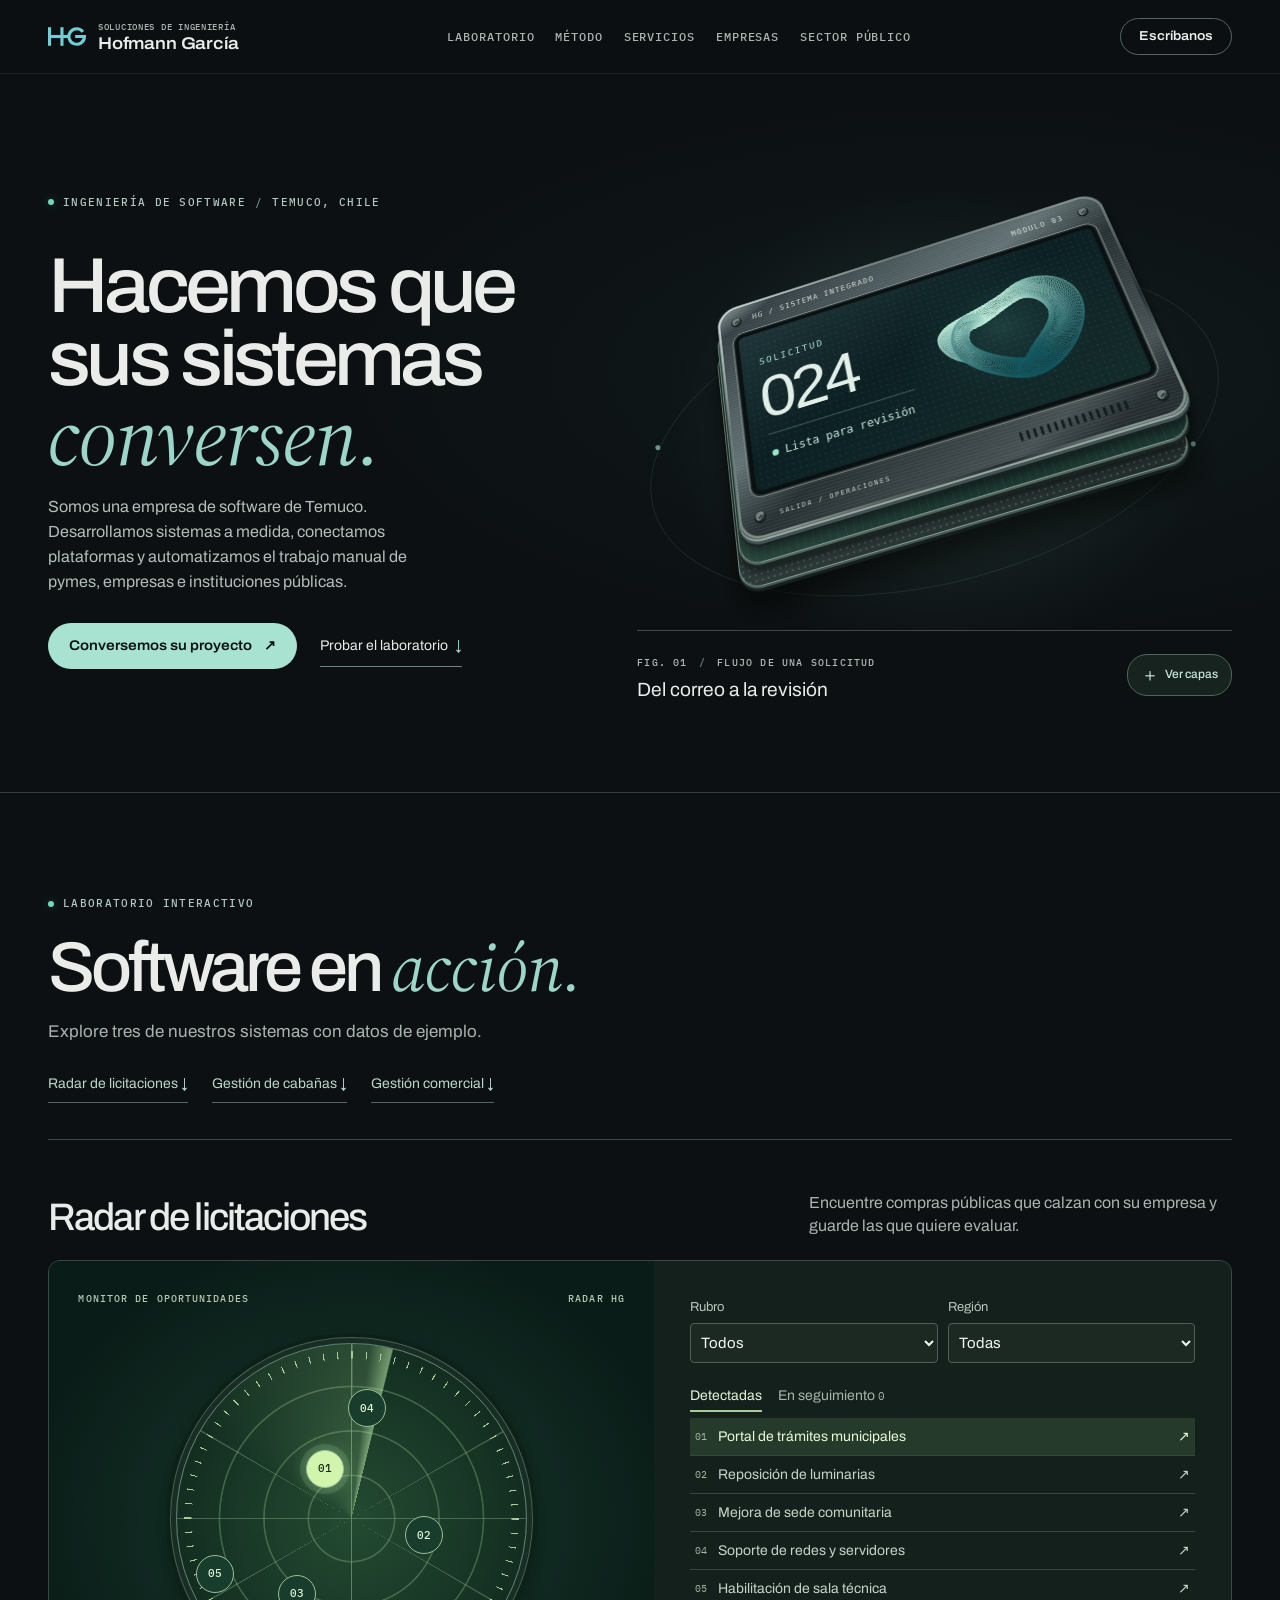
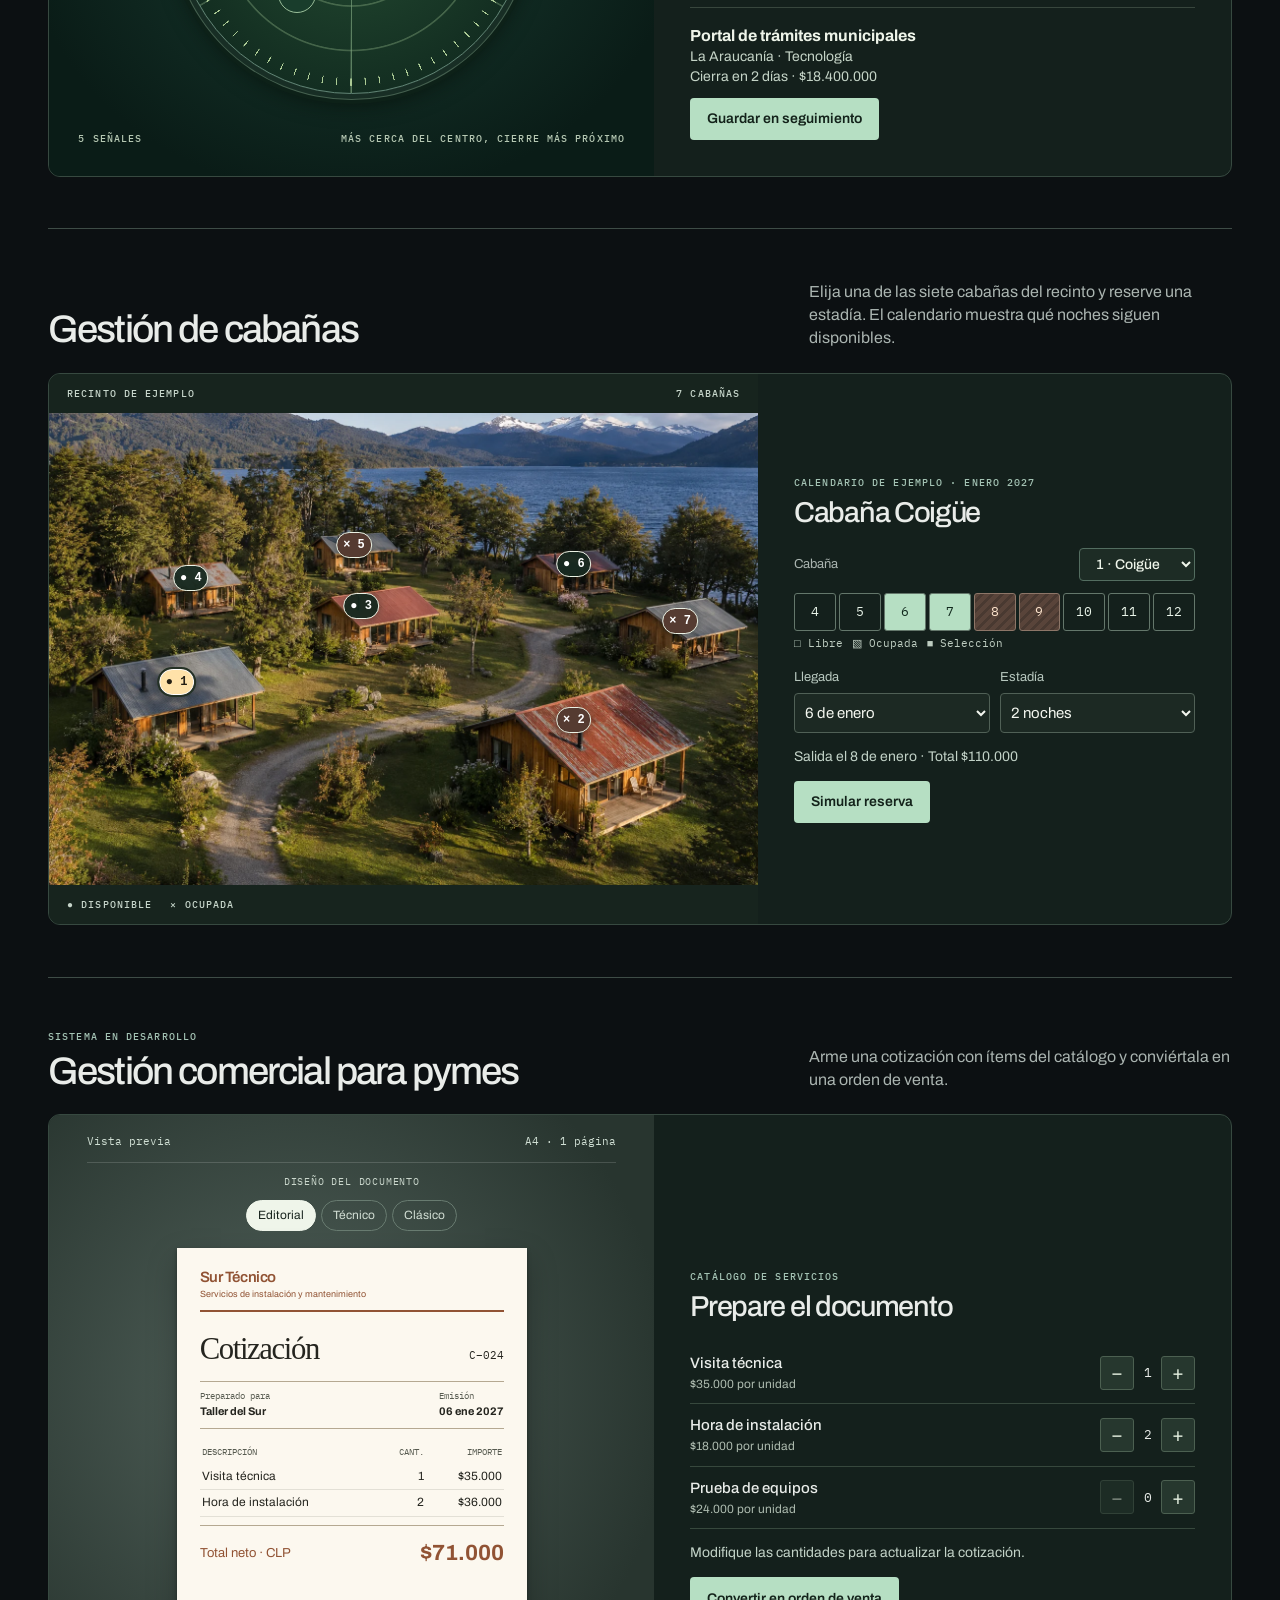
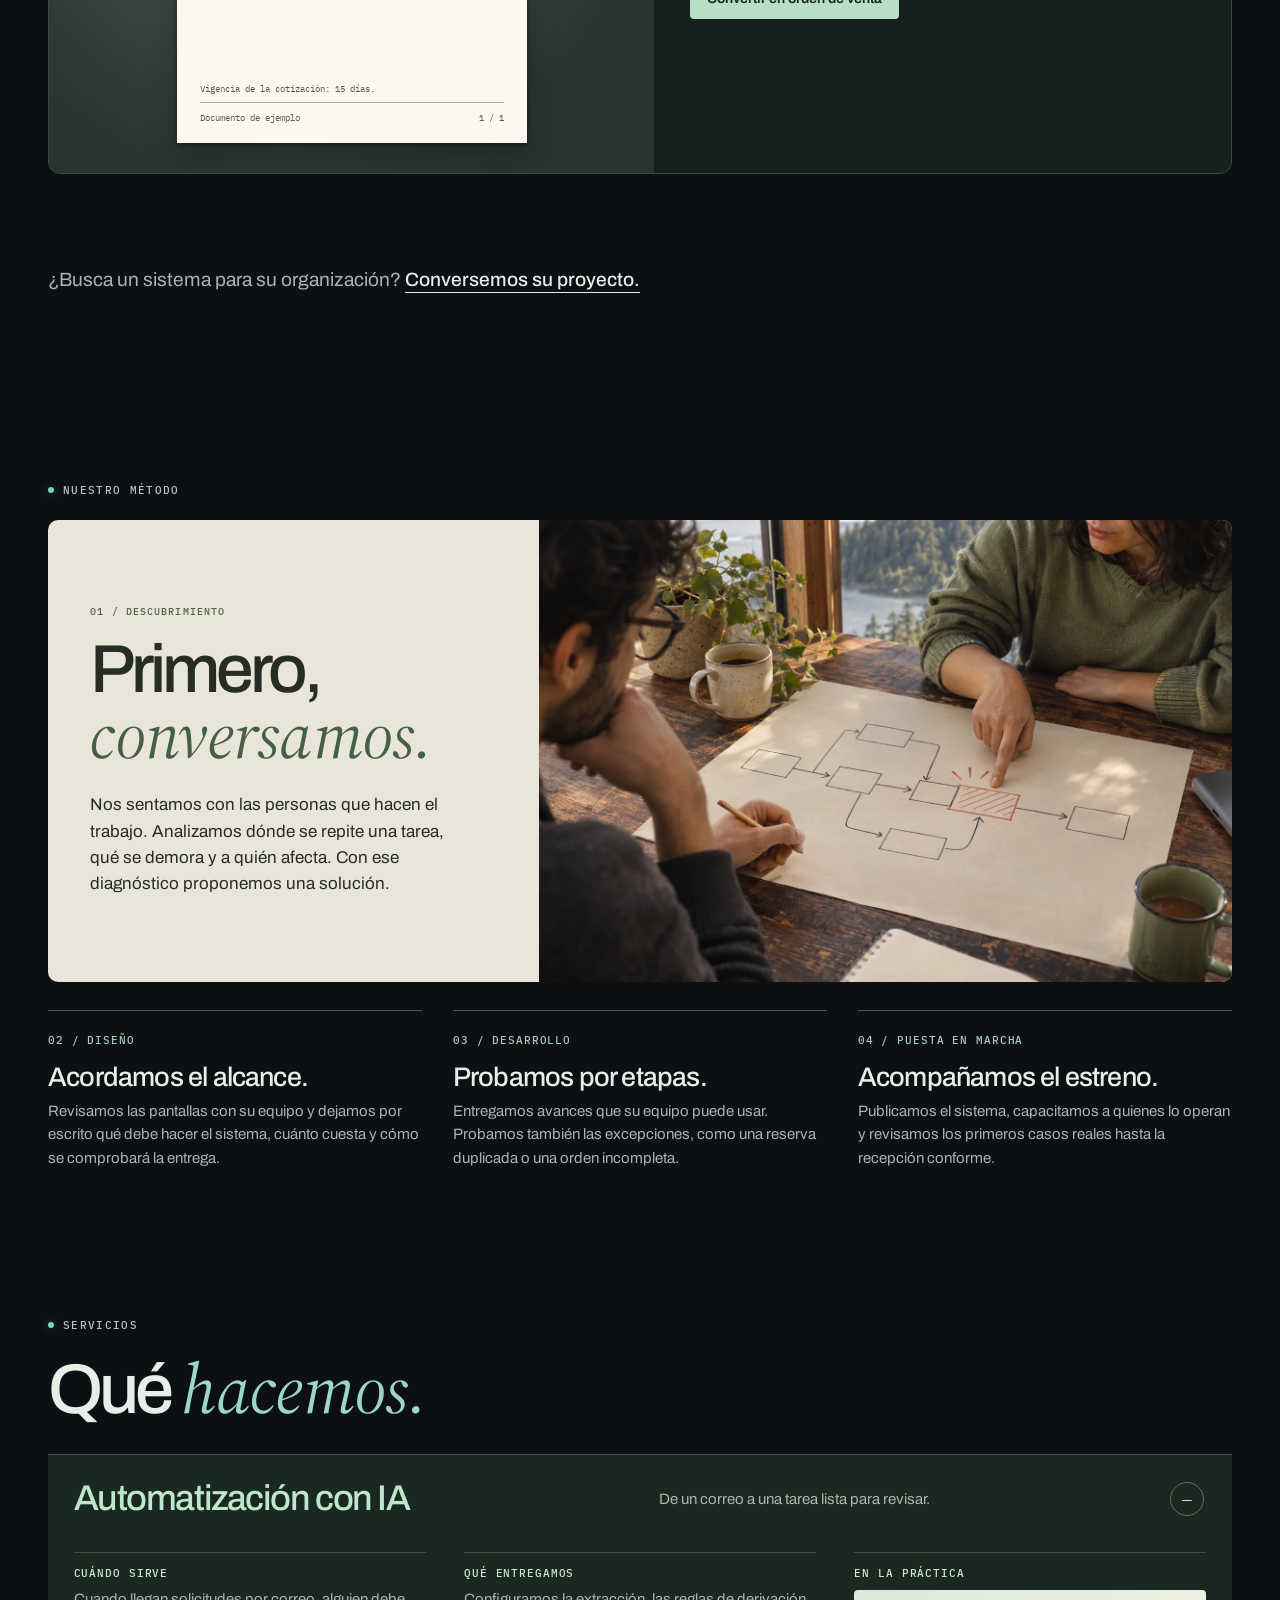
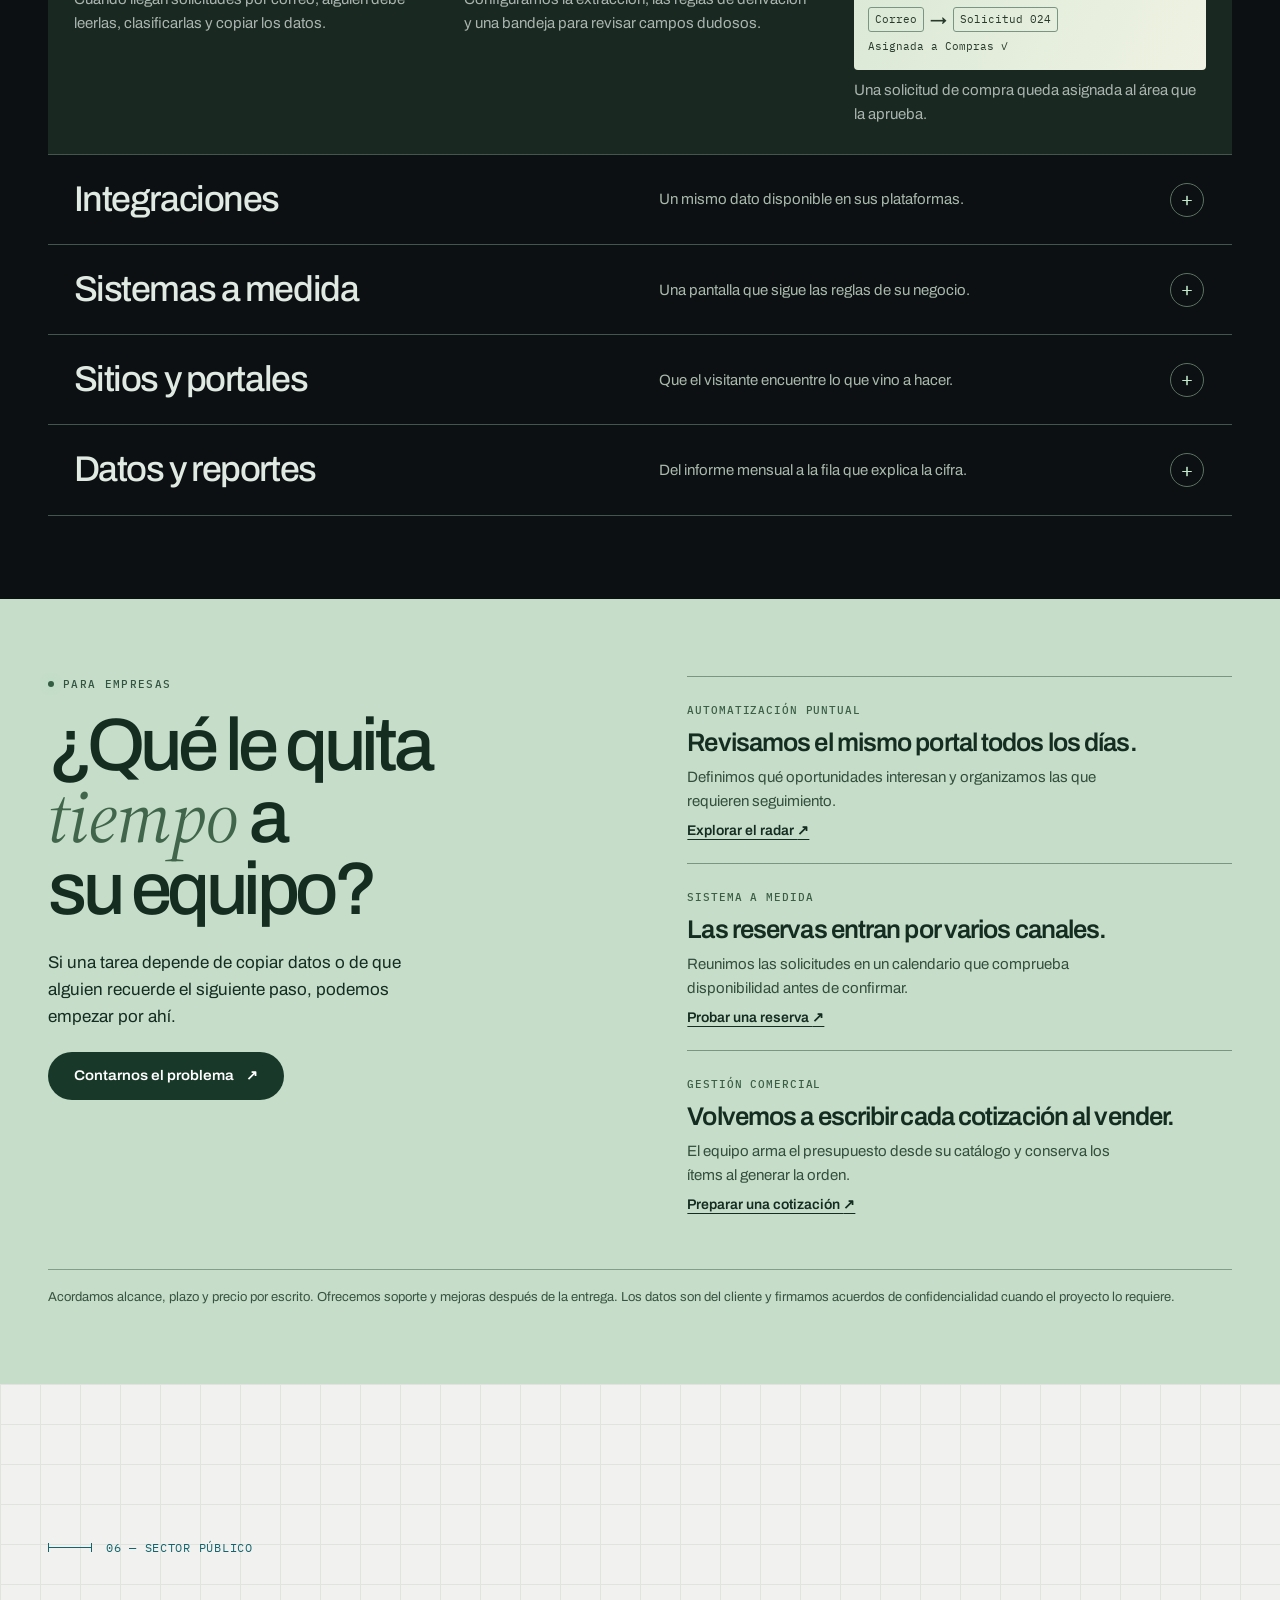
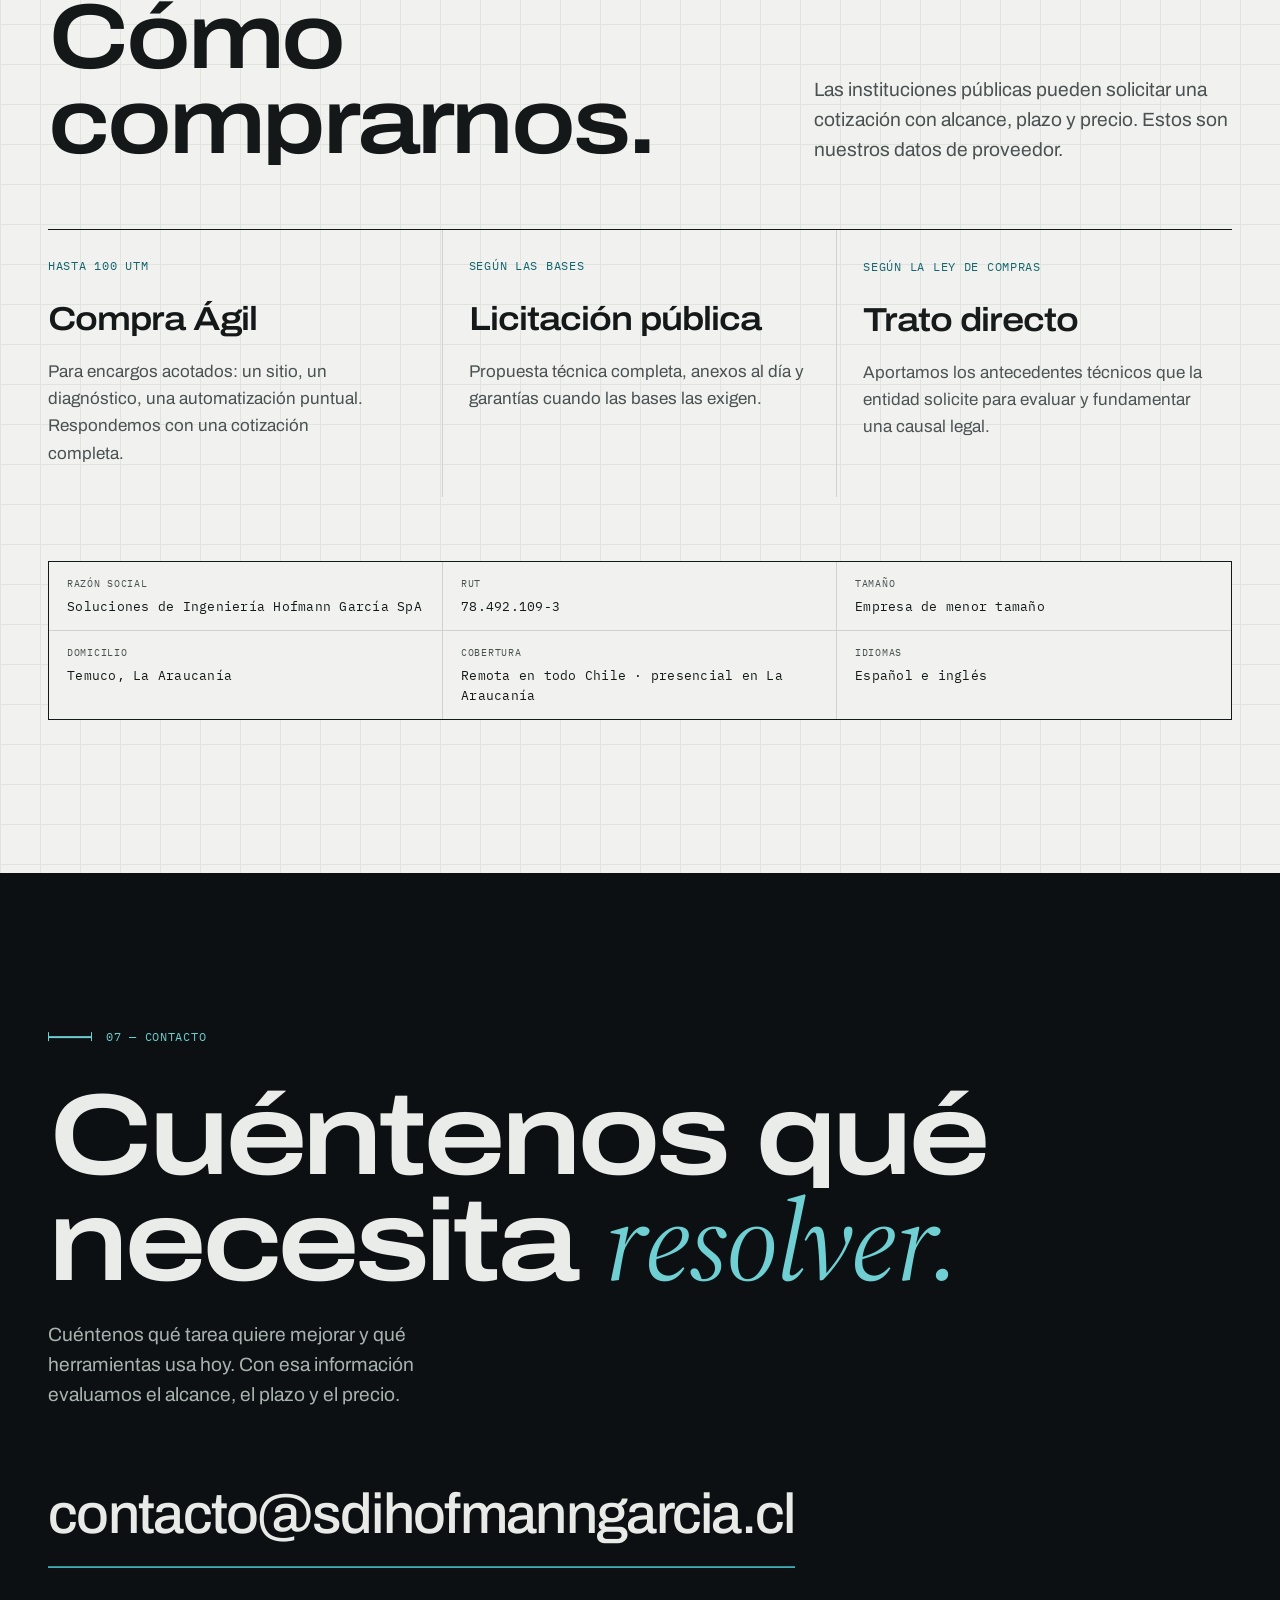
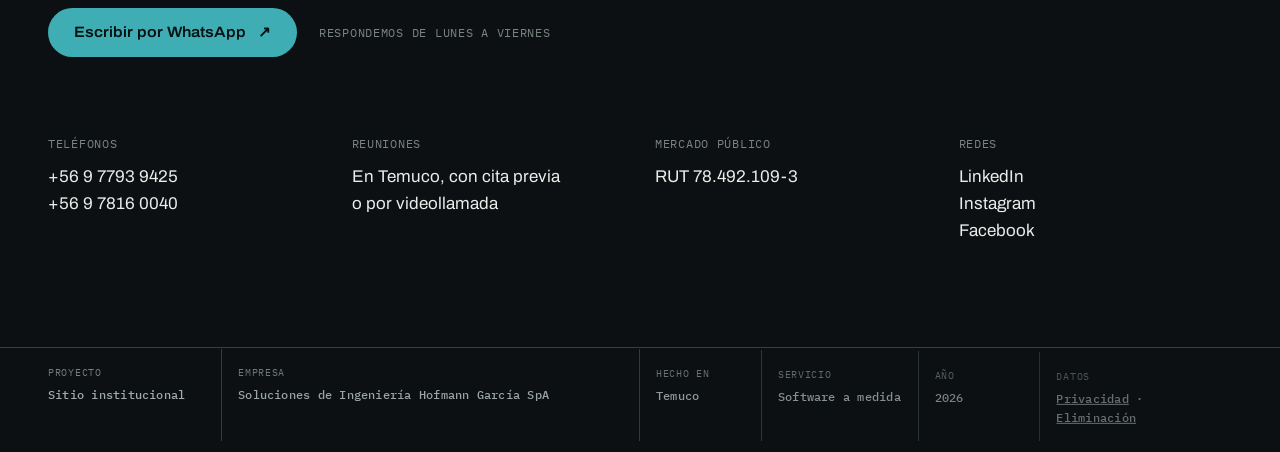
==== commit b17e041d: "Buscadores: título con «software a medida en Temuco», imagen al compartir y WhatsApp - Título y desc" ====
--- a/index.html
+++ b/index.html
@@ -4,25 +4,31 @@
 <meta charset="utf-8">
 <meta name="viewport" content="width=device-width, initial-scale=1">
 <meta name="facebook-domain-verification" content="kdmfzc0dlag40rtajyqi4r6vrra8n4" />
-<title>Soluciones de Ingeniería Hofmann García — Desarrollo de software</title>
-<meta name="description" content="Soluciones de Ingeniería Hofmann García SpA. Automatización con inteligencia artificial, integraciones y sistemas a medida para instituciones públicas y empresas. Temuco, La Araucanía.">
+<title>Software a medida en Temuco — Soluciones de Ingeniería Hofmann García</title>
+<meta name="description" content="Empresa de software de Temuco. Sistemas a medida, integraciones y automatización con IA para pymes, empresas e instituciones públicas. Cotice su proyecto.">
 <meta name="theme-color" content="#0c1012">
 <meta property="og:type" content="website">
-<meta property="og:title" content="Soluciones de Ingeniería Hofmann García — Desarrollo de software e integración de sistemas">
-<meta property="og:description" content="Automatización con IA, integraciones y sistemas a medida. Temuco, La Araucanía.">
+<meta property="og:site_name" content="Soluciones de Ingeniería Hofmann García">
+<meta property="og:title" content="Software a medida en Temuco — Soluciones de Ingeniería Hofmann García">
+<meta property="og:description" content="Sistemas a medida, integraciones y automatización con IA para pymes, empresas e instituciones públicas. Temuco, La Araucanía.">
 <meta property="og:locale" content="es_CL">
 <meta property="og:url" content="https://sdihofmanngarcia.cl/">
+<meta property="og:image" content="https://sdihofmanngarcia.cl/assets/compartir.png">
+<meta property="og:image:width" content="1200">
+<meta property="og:image:height" content="630">
+<meta property="og:image:alt" content="Software a medida en Temuco. Soluciones de Ingeniería Hofmann García.">
+<meta name="twitter:card" content="summary_large_image">
 <link rel="canonical" href="https://sdihofmanngarcia.cl/">
 <link rel="icon" href="assets/favicon.svg" type="image/svg+xml">
 <link rel="preconnect" href="https://fonts.googleapis.com">
 <link rel="preconnect" href="https://fonts.gstatic.com" crossorigin>
 <link rel="stylesheet" href="https://fonts.googleapis.com/css2?family=Archivo:wdth,wght@62..125,300..800&family=IBM+Plex+Mono:wght@400;500&family=Source+Serif+4:ital,opsz,wght@1,8..60,400;1,8..60,500&display=swap">
-<link rel="stylesheet" href="assets/estilos.css?v=6">
+<link rel="stylesheet" href="assets/estilos.css?v=7">
 <link rel="stylesheet" href="assets/laboratorio.css?v=2">
 <link rel="stylesheet" href="assets/proyectos.css?v=3">
 <link rel="stylesheet" href="assets/secciones.css?v=1">
 <script type="application/ld+json">
-{"@context":"https://schema.org","@type":"Organization","name":"Soluciones de Ingeniería Hofmann García SpA","alternateName":"Hofmann García","url":"https://sdihofmanngarcia.cl/","sameAs":["https://www.linkedin.com/company/hofmann-garcia/","https://www.instagram.com/soluciones.hg","https://www.facebook.com/solucioneshofmanngarcia"],"taxID":"78.492.109-3","email":"contacto@sdihofmanngarcia.cl","telephone":["+56977939425","+56978160040"],"address":{"@type":"PostalAddress","addressLocality":"Temuco","addressRegion":"La Araucanía","addressCountry":"CL"}}
+{"@context":"https://schema.org","@graph":[{"@type":"ProfessionalService","@id":"https://sdihofmanngarcia.cl/#empresa","name":"Soluciones de Ingeniería Hofmann García SpA","alternateName":["Soluciones de Ingeniería Hofmann García","Hofmann García","SDI Hofmann García"],"description":"Empresa de software de Temuco. Desarrolla sistemas a medida, integra plataformas y automatiza tareas con inteligencia artificial para pymes, empresas e instituciones públicas.","url":"https://sdihofmanngarcia.cl/","logo":"https://sdihofmanngarcia.cl/assets/logo-hg.png","image":"https://sdihofmanngarcia.cl/assets/compartir.png","sameAs":["https://www.linkedin.com/company/hofmann-garcia/","https://www.instagram.com/soluciones.hg","https://www.facebook.com/solucioneshofmanngarcia"],"taxID":"78.492.109-3","email":"contacto@sdihofmanngarcia.cl","telephone":["+56977939425","+56978160040"],"address":{"@type":"PostalAddress","addressLocality":"Temuco","addressRegion":"La Araucanía","addressCountry":"CL"},"areaServed":[{"@type":"City","name":"Temuco"},{"@type":"AdministrativeArea","name":"La Araucanía"},{"@type":"Country","name":"Chile"}],"knowsLanguage":["es","en"],"hasOfferCatalog":{"@type":"OfferCatalog","name":"Servicios","itemListElement":[{"@type":"Offer","itemOffered":{"@type":"Service","name":"Sistemas a medida"}},{"@type":"Offer","itemOffered":{"@type":"Service","name":"Integración de sistemas"}},{"@type":"Offer","itemOffered":{"@type":"Service","name":"Automatización con inteligencia artificial"}},{"@type":"Offer","itemOffered":{"@type":"Service","name":"Sitios y portales web"}},{"@type":"Offer","itemOffered":{"@type":"Service","name":"Datos y reportes"}}]}},{"@type":"WebSite","@id":"https://sdihofmanngarcia.cl/#sitio","url":"https://sdihofmanngarcia.cl/","name":"Soluciones de Ingeniería Hofmann García","alternateName":"Hofmann García","inLanguage":"es-CL","publisher":{"@id":"https://sdihofmanngarcia.cl/#empresa"}}]}
 </script>
 </head>
 <body>
@@ -62,7 +68,7 @@
       <div class="portada__texto">
         <p class="origen"><i aria-hidden="true"></i>Ingeniería de software <span>/</span> Temuco, Chile</p>
         <h1>Hacemos que<br>sus sistemas<br><em>conversen.</em></h1>
-        <p class="portada__bajada">Conectamos plataformas y automatizamos el trabajo manual de empresas e instituciones públicas.</p>
+        <p class="portada__bajada">Somos una empresa de software de Temuco. Desarrollamos sistemas a medida, conectamos plataformas y automatizamos el trabajo manual de pymes, empresas e instituciones públicas.</p>
         <div class="portada__acciones">
           <a class="boton" href="#contacto">Conversemos su proyecto <span aria-hidden="true">↗</span></a>
           <a class="enlace-lab" href="#laboratorio">Probar el laboratorio <span aria-hidden="true">↓</span></a>
@@ -262,7 +268,8 @@
       <p class="rotulo mono"><span class="cota-mini"></span>07 — Contacto</p>
       <h2 class="contacto__titulo">Cuéntenos qué<br>necesita <em>resolver.</em></h2>
       <p class="entrada">Cuéntenos qué tarea quiere mejorar y qué herramientas usa hoy. Con esa información evaluamos el alcance, el plazo y el precio.</p>
-      <a class="contacto__correo magnetico" href="mailto:contacto@sdihofmanngarcia.cl">contacto@sdihofmanngarcia.cl</a>
+      <a class="contacto__correo magnetico" href="mailto:contacto@sdihofmanngarcia.cl?subject=Consulta%20desde%20el%20sitio">contacto@sdihofmanngarcia.cl</a>
+      <p class="contacto__whatsapp"><a class="boton" href="https://wa.me/56978160040?text=Hola%2C%20vi%20su%20sitio%20y%20quiero%20conversar%20un%20proyecto." target="_blank" rel="noopener">Escribir por WhatsApp <span aria-hidden="true">↗</span></a><span class="mono">Respondemos de lunes a viernes</span></p>
       <div class="contacto__datos">
         <div><p class="mono">Teléfonos</p><p><a href="tel:+56977939425">+56 9 7793 9425</a><br><a href="tel:+56978160040">+56 9 7816 0040</a></p></div>
         <div><p class="mono">Reuniones</p><p>En Temuco, con cita previa<br>o por videollamada</p></div>
--- a/assets/estilos.css
+++ b/assets/estilos.css
@@ -247,6 +247,8 @@
   border-bottom:2px solid var(--acento);padding-bottom:6px;word-break:break-all;transition:color .3s
 }
 .contacto__correo:hover{color:var(--acento-claro)}
+.contacto__whatsapp{display:flex;flex-wrap:wrap;align-items:center;gap:14px 22px;margin-top:clamp(26px,3.4vw,40px)}
+.contacto__whatsapp .mono{color:var(--tenue)}
 .contacto__datos{display:grid;grid-template-columns:repeat(4,1fr);gap:30px;margin-top:clamp(50px,6vw,90px);padding-bottom:clamp(60px,8vw,110px)}
 .contacto__datos .mono{color:var(--tenue);margin-bottom:10px}
 .contacto__datos a{text-decoration:none}
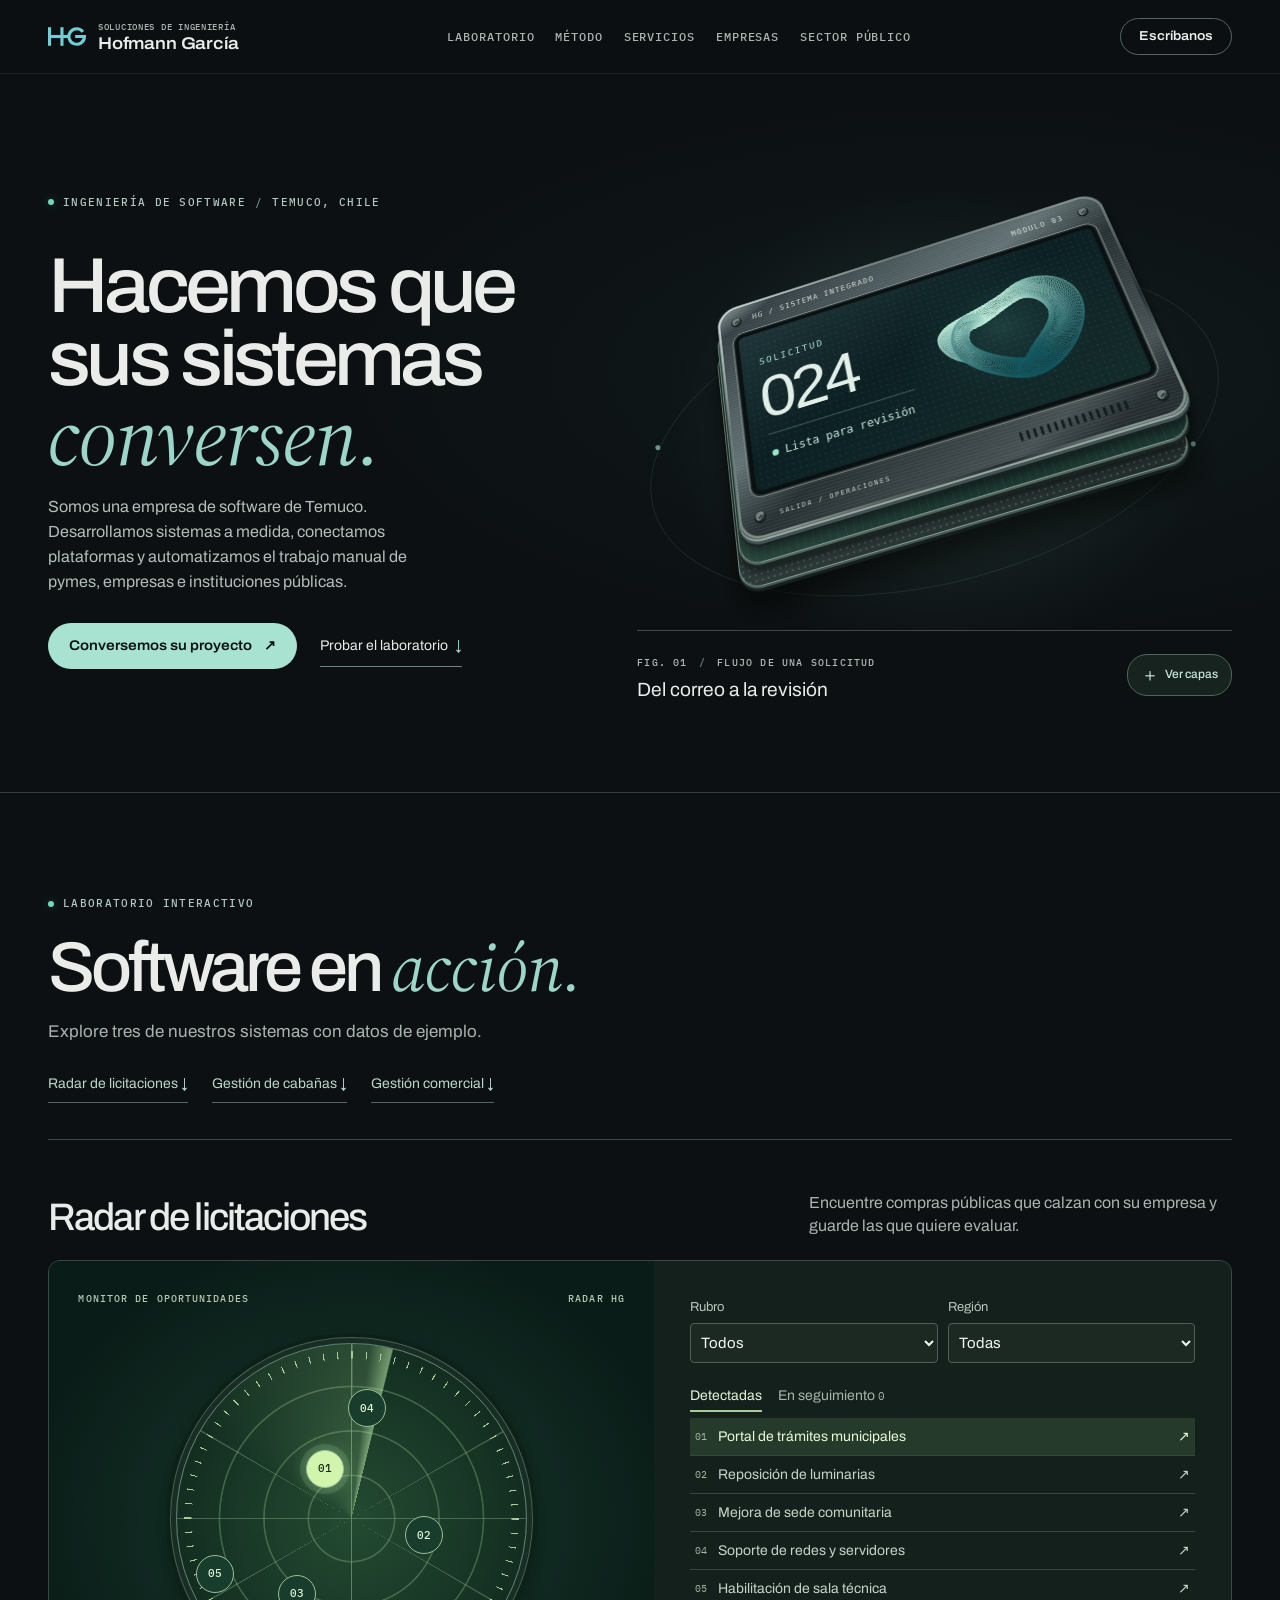
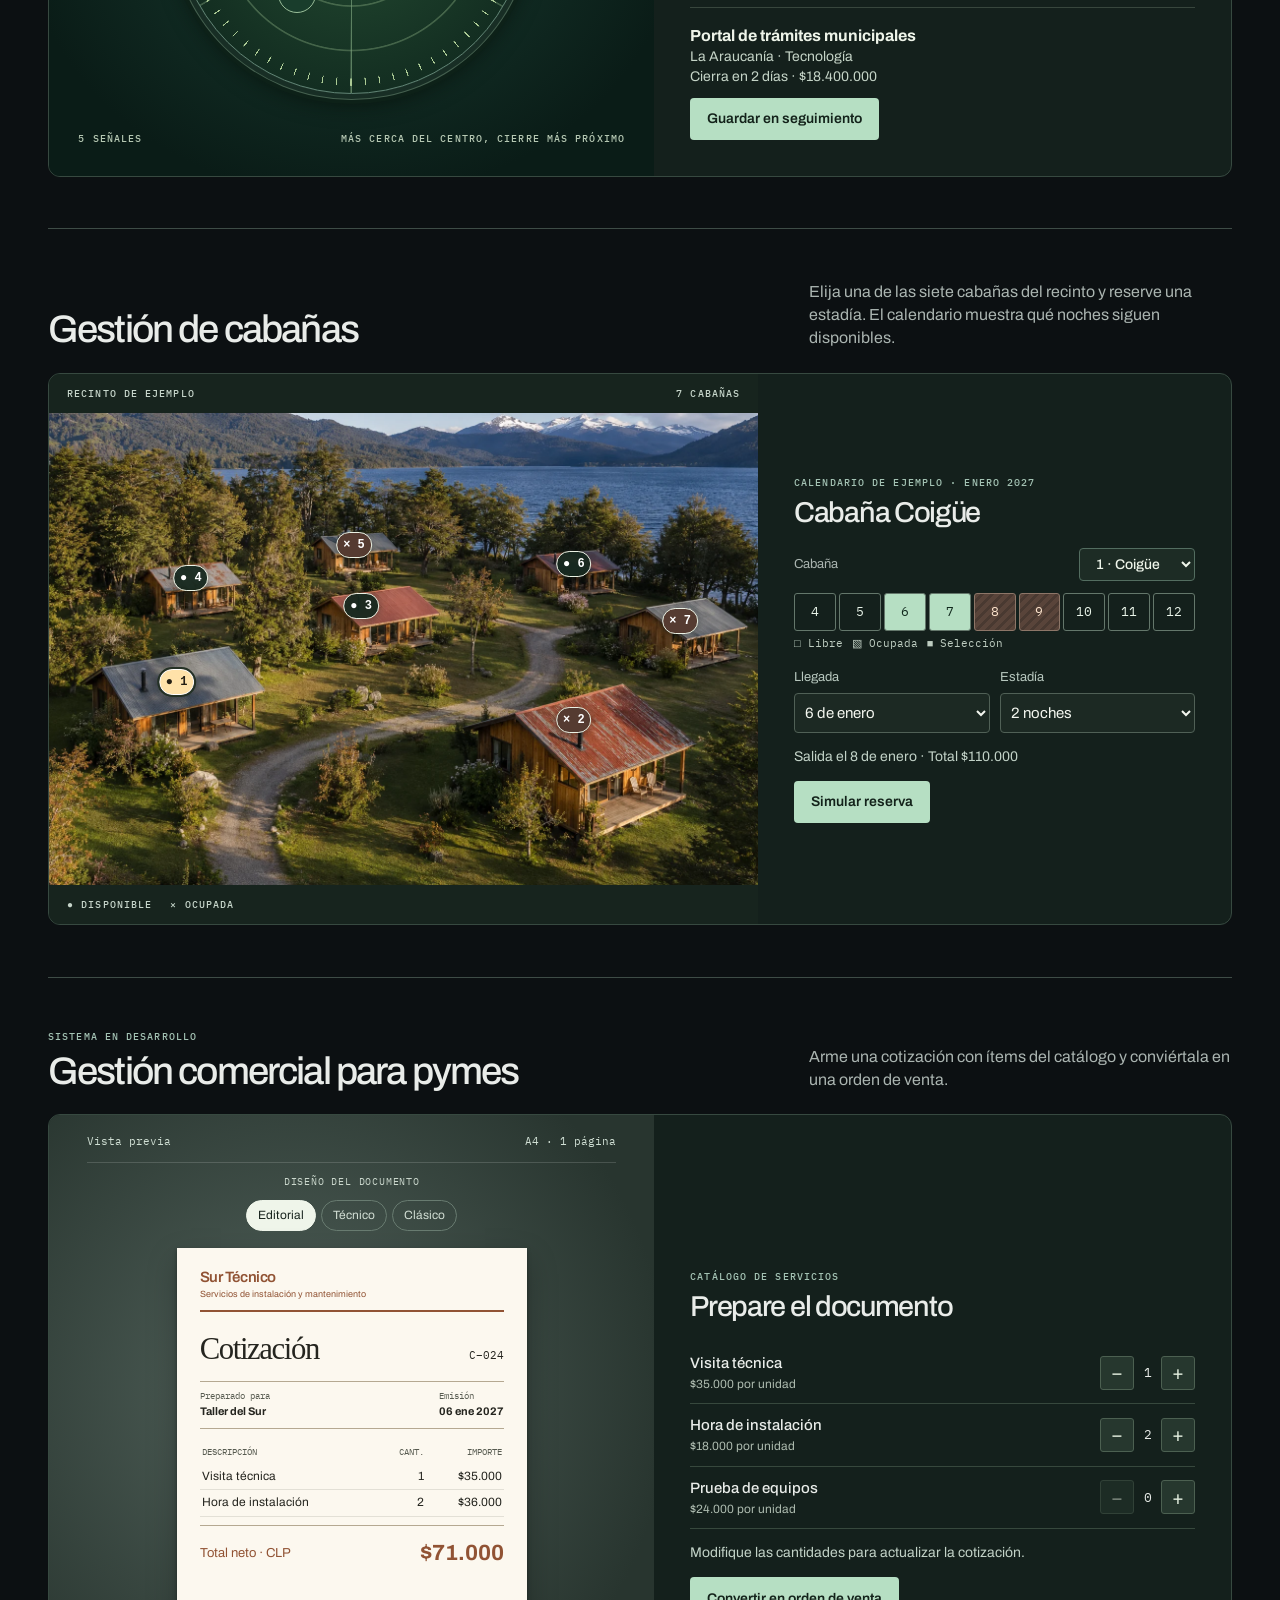
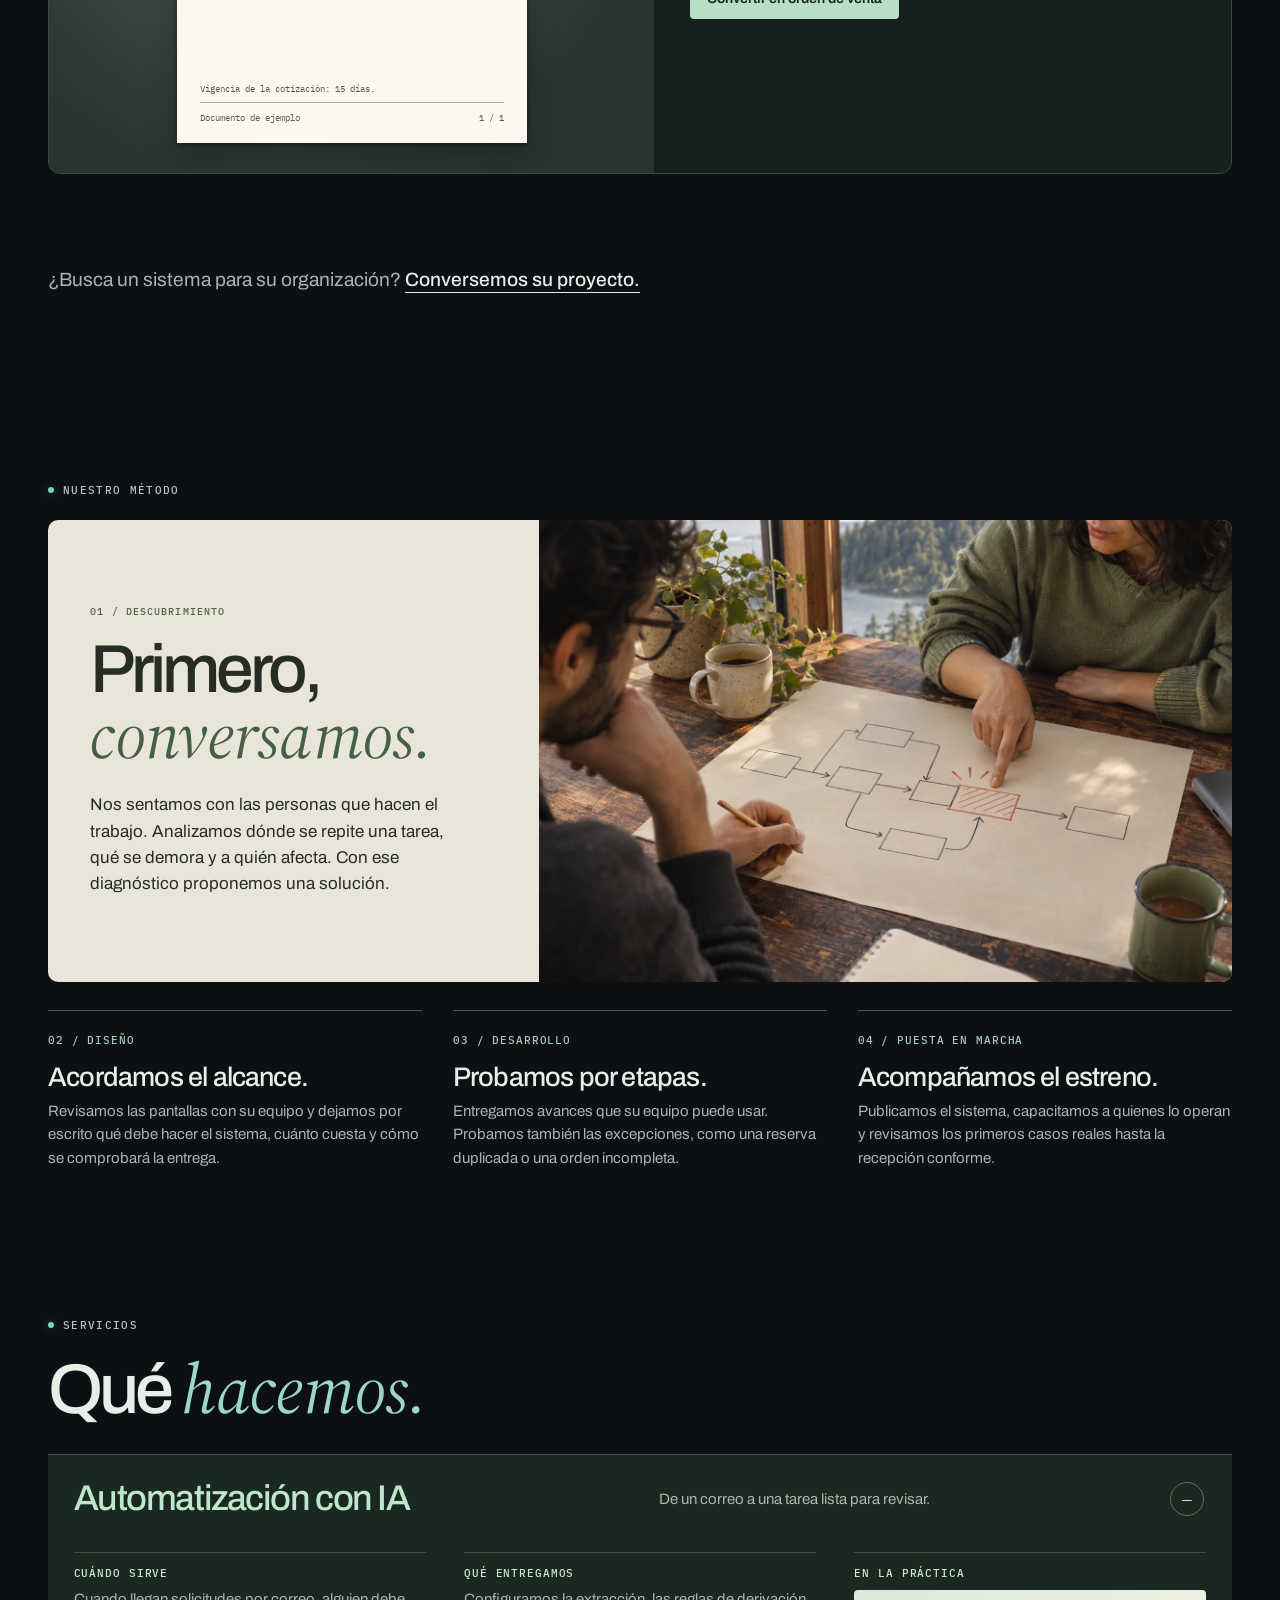
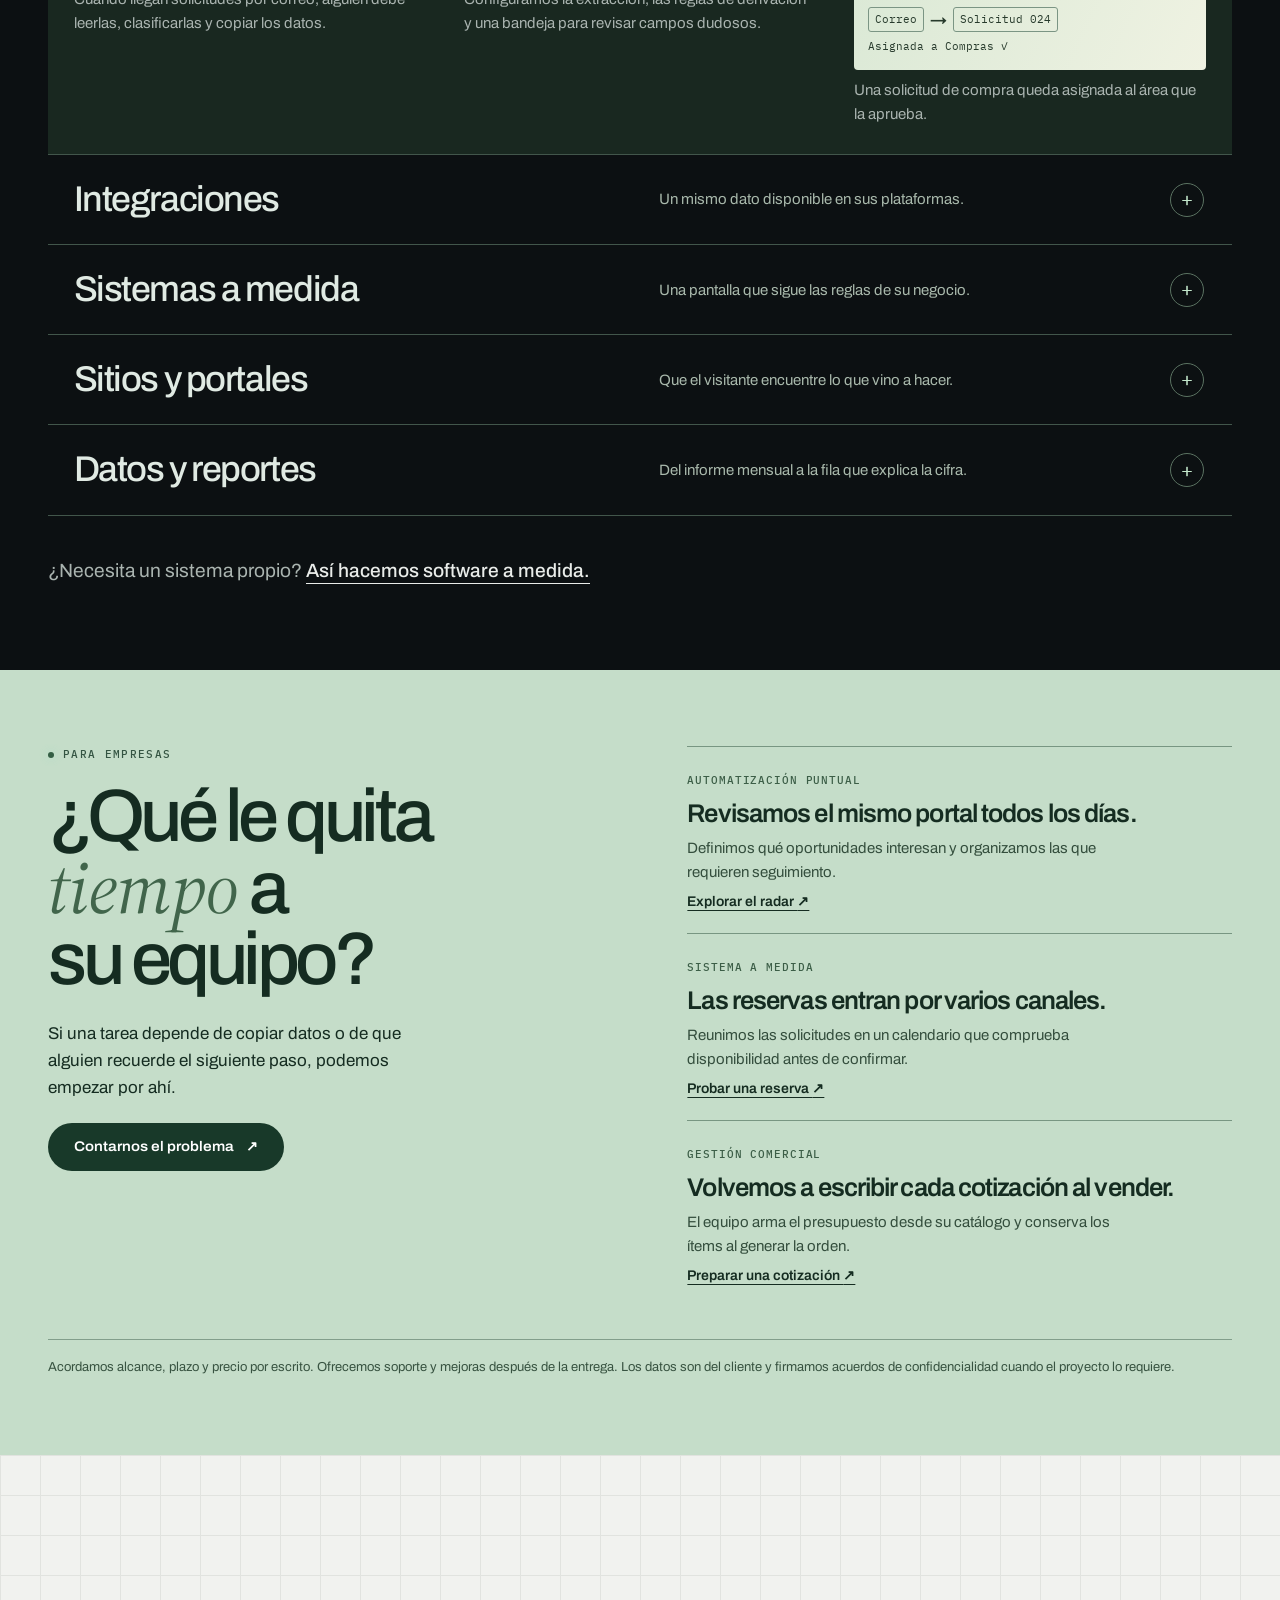
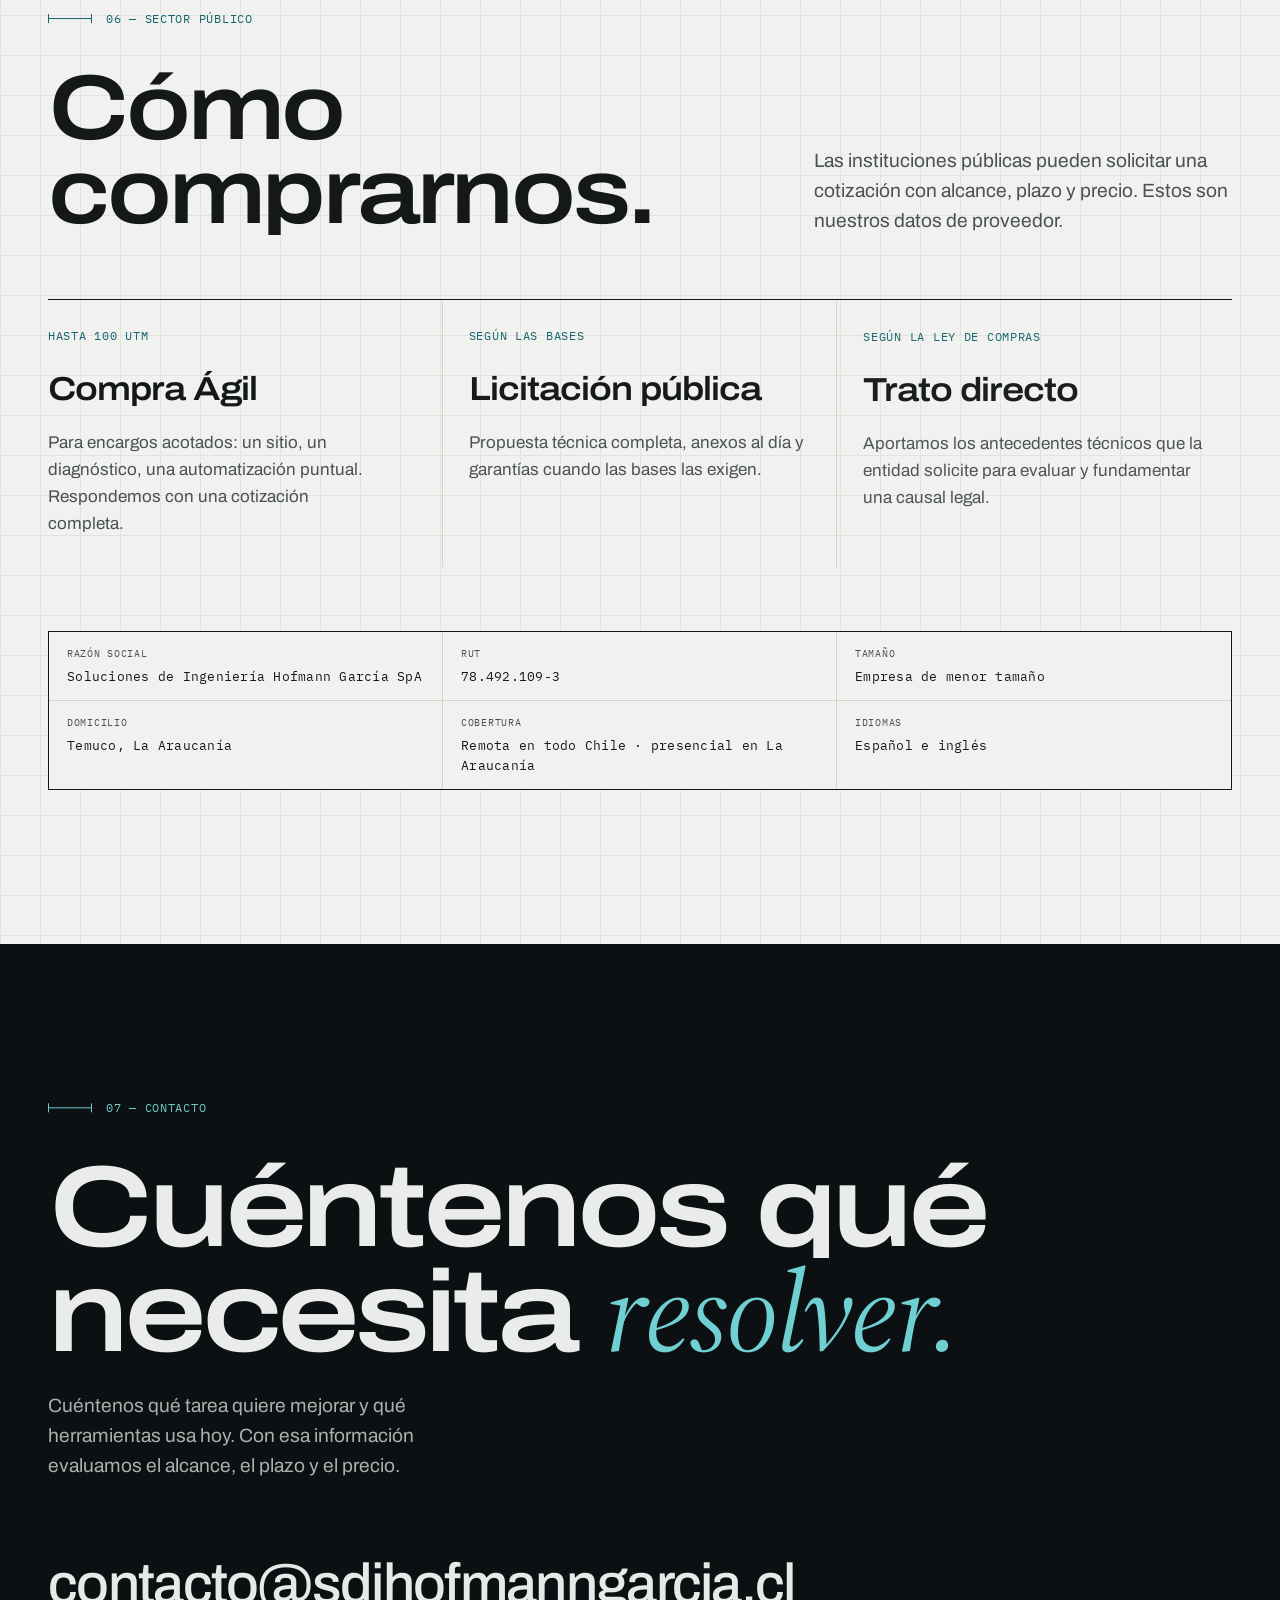
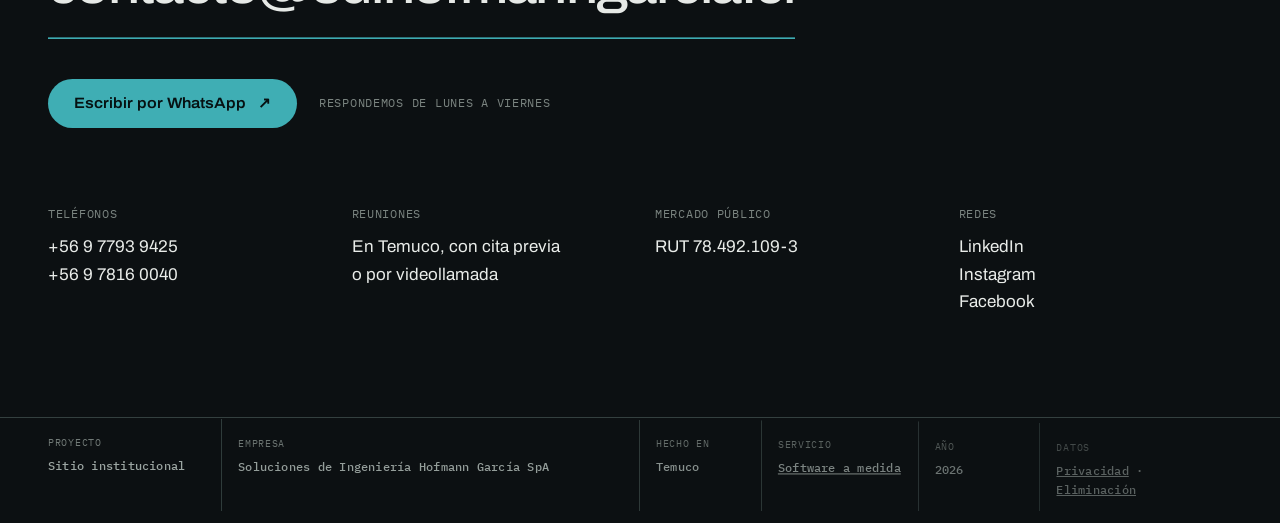
==== commit 2ca73753: "Página de servicio: desarrollo de software a medida Nueva página /desarrollo-de-software-a-medida/ c" ====
--- a/index.html
+++ b/index.html
@@ -202,12 +202,13 @@
       <details name="especialidad" class="especialidad"><summary><span class="especialidad__nombre">Integraciones</span><span class="especialidad__bajada">Un mismo dato disponible en sus plataformas.</span><i aria-hidden="true"></i></summary>
         <div class="especialidad__detalle"><div><h3>Cuándo sirve</h3><p>Ventas, operaciones y finanzas mantienen versiones distintas de una misma orden.</p></div><div><h3>Qué entregamos</h3><p>Conectamos las herramientas por API, acordamos cuál conserva el dato original y dejamos registro de los errores para reintentar.</p></div><div class="ejemplo-serv"><h3>En la práctica</h3><div class="muestra-serv" aria-hidden="true"><div class="muestra-flujo"><span>Venta 018</span><b>⇄</b><span>Orden 018</span></div><small>Registros sincronizados ✓</small></div><p>Una venta confirmada crea la orden que necesita el equipo de operaciones.</p></div></div></details>
       <details name="especialidad" class="especialidad"><summary><span class="especialidad__nombre">Sistemas a medida</span><span class="especialidad__bajada">Una pantalla que sigue las reglas de su negocio.</span><i aria-hidden="true"></i></summary>
-        <div class="especialidad__detalle"><div><h3>Cuándo sirve</h3><p>La planilla de reservas permite asignar la misma cabaña a dos huéspedes.</p></div><div><h3>Qué entregamos</h3><p>Diseñamos el calendario, los permisos y las reglas de disponibilidad. Probamos fechas límite y cambios de reserva con su equipo.</p></div><div class="ejemplo-serv"><h3>En la práctica</h3><div class="muestra-serv" aria-hidden="true"><div class="muestra-turnos"><span>Lun</span><span>Mar</span><b>Mié</b><b>Jue</b><span>Vie</span></div><small>Reserva · 2 noches</small></div><p>Al cambiar la fecha de llegada, el sistema vuelve a comprobar las noches disponibles.</p></div></div></details>
+        <div class="especialidad__detalle"><div><h3>Cuándo sirve</h3><p>La planilla de reservas permite asignar la misma cabaña a dos huéspedes.</p></div><div><h3>Qué entregamos</h3><p>Diseñamos el calendario, los permisos y las reglas de disponibilidad. Probamos fechas límite y cambios de reserva con su equipo.</p></div><div class="ejemplo-serv"><h3>En la práctica</h3><div class="muestra-serv" aria-hidden="true"><div class="muestra-turnos"><span>Lun</span><span>Mar</span><b>Mié</b><b>Jue</b><span>Vie</span></div><small>Reserva · 2 noches</small></div><p>Al cambiar la fecha de llegada, el sistema vuelve a comprobar las noches disponibles.</p><p><a class="enlace" href="desarrollo-de-software-a-medida/">Más sobre desarrollo de software a medida</a></p></div></div></details>
       <details name="especialidad" class="especialidad"><summary><span class="especialidad__nombre">Sitios y portales</span><span class="especialidad__bajada">Que el visitante encuentre lo que vino a hacer.</span><i aria-hidden="true"></i></summary>
         <div class="especialidad__detalle"><div><h3>Cuándo sirve</h3><p>Una persona llama para preguntar por un trámite porque no encuentra los requisitos en el sitio.</p></div><div><h3>Qué entregamos</h3><p>Ordenamos los contenidos por tarea, diseñamos la navegación móvil y dejamos un editor para que su equipo publique cambios.</p></div><div class="ejemplo-serv"><h3>En la práctica</h3><div class="muestra-serv" aria-hidden="true"><div class="muestra-ficha"><b>Solicitud de permiso</b><span>Requisitos　/　Documentos</span></div></div><p>La ficha de un trámite reúne requisitos, documentos y canal de atención.</p></div></div></details>
       <details name="especialidad" class="especialidad"><summary><span class="especialidad__nombre">Datos y reportes</span><span class="especialidad__bajada">Del informe mensual a la fila que explica la cifra.</span><i aria-hidden="true"></i></summary>
         <div class="especialidad__detalle"><div><h3>Cuándo sirve</h3><p>Preparar un cierre exige juntar archivos, corregir nombres y comprobar totales a mano.</p></div><div><h3>Qué entregamos</h3><p>Acordamos las definiciones de los indicadores, limpiamos las fuentes y preparamos un tablero con fecha de actualización.</p></div><div class="ejemplo-serv"><h3>En la práctica</h3><div class="muestra-serv" aria-hidden="true"><div class="muestra-barras"><i style="--alto:35%"></i><i style="--alto:65%"></i><i style="--alto:50%"></i><i style="--alto:85%"></i><i style="--alto:60%"></i></div><small>Cotizaciones por semana</small></div><p>Desde el total de cotizaciones pendientes se puede revisar cuáles requieren seguimiento.</p></div></div></details>
     </div>
+    <p class="laboratorio__pie">¿Necesita un sistema propio? <a class="enlace" href="desarrollo-de-software-a-medida/">Así hacemos software a medida.</a></p>
   </section>
 
   <section class="empresa-nueva" id="empresas" data-lamina="05" data-nombre="Empresas">
@@ -282,7 +283,7 @@
         <div><span>Proyecto</span><b>Sitio institucional</b></div>
         <div><span>Empresa</span><b>Soluciones de Ingeniería Hofmann García SpA</b></div>
         <div><span>Hecho en</span><b>Temuco</b></div>
-        <div><span>Servicio</span><b>Software a medida</b></div>
+        <div><span>Servicio</span><b><a href="desarrollo-de-software-a-medida/">Software a medida</a></b></div>
         <div><span>Año</span><b class="pie__anio">2026</b></div>
         <div><span>Datos</span><b><a href="privacidad.html">Privacidad</a> · <a href="eliminacion-de-datos.html">Eliminación</a></b></div>
       </div>
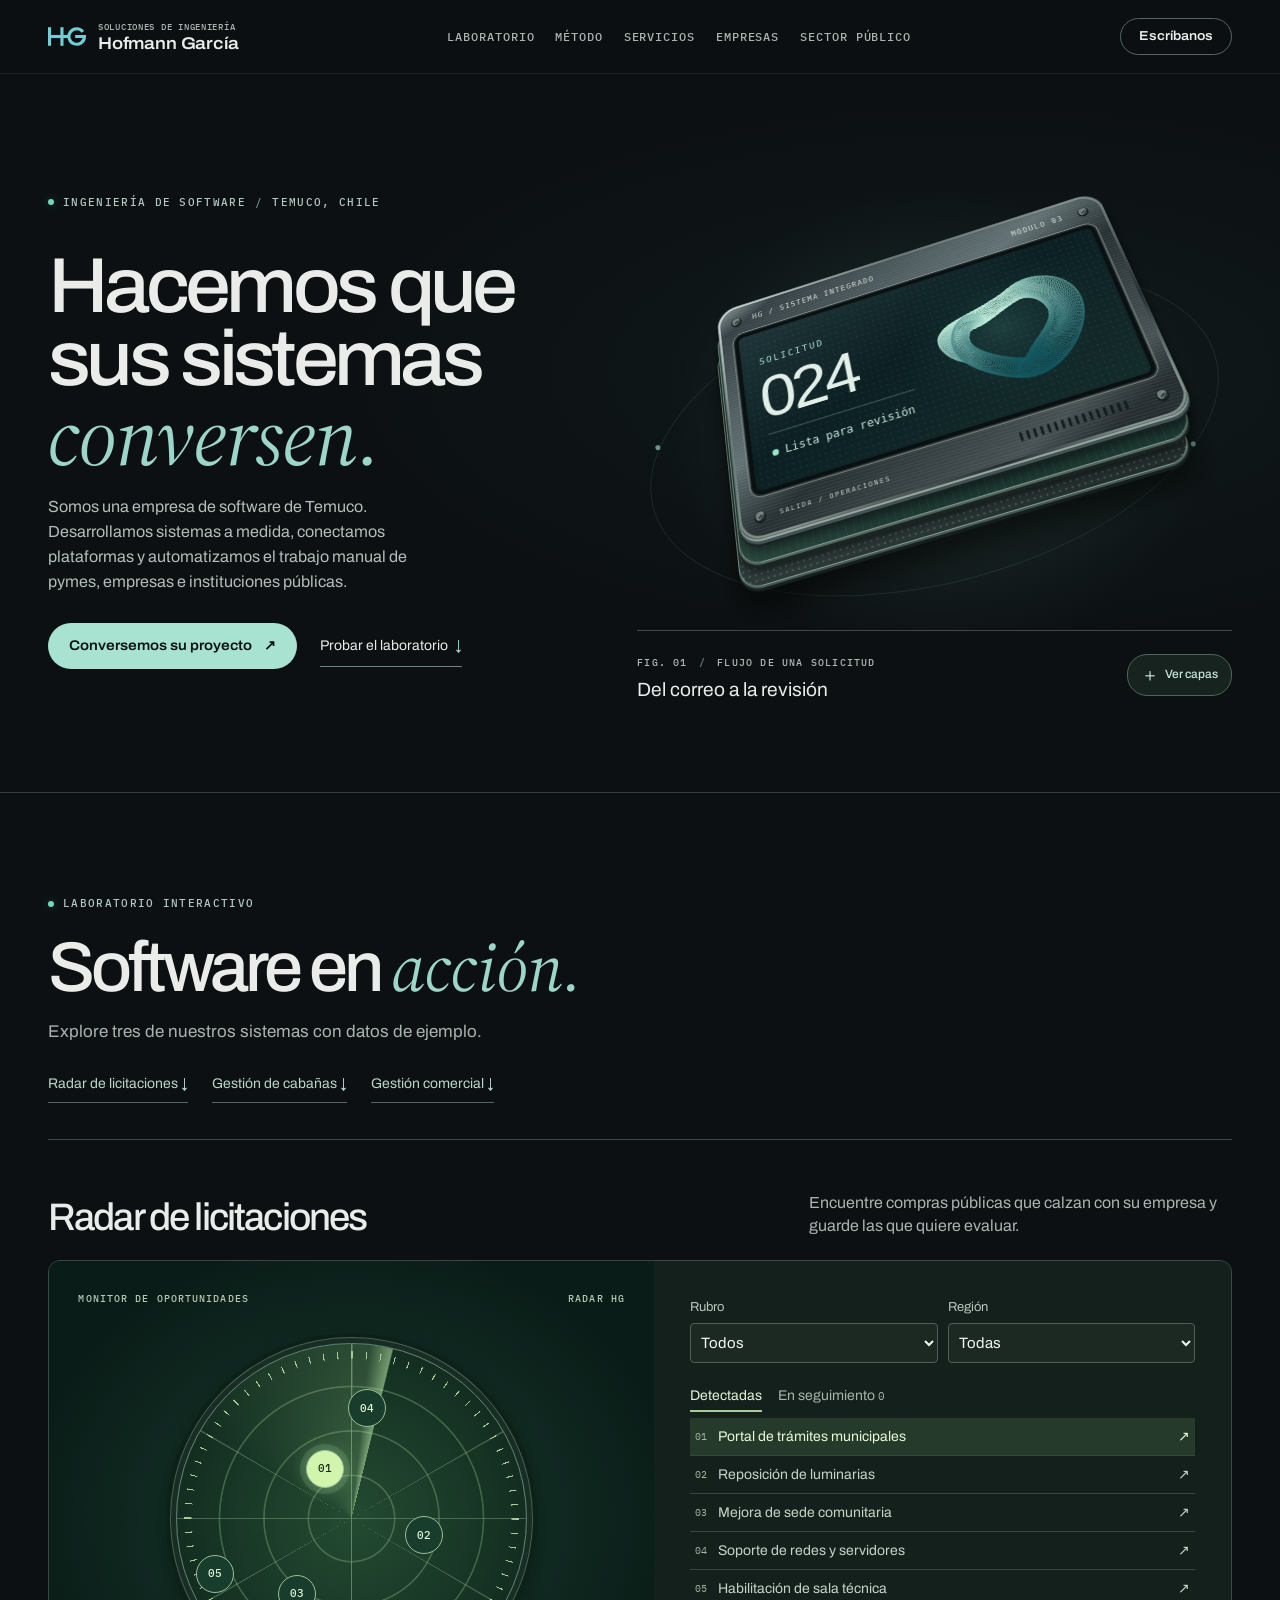
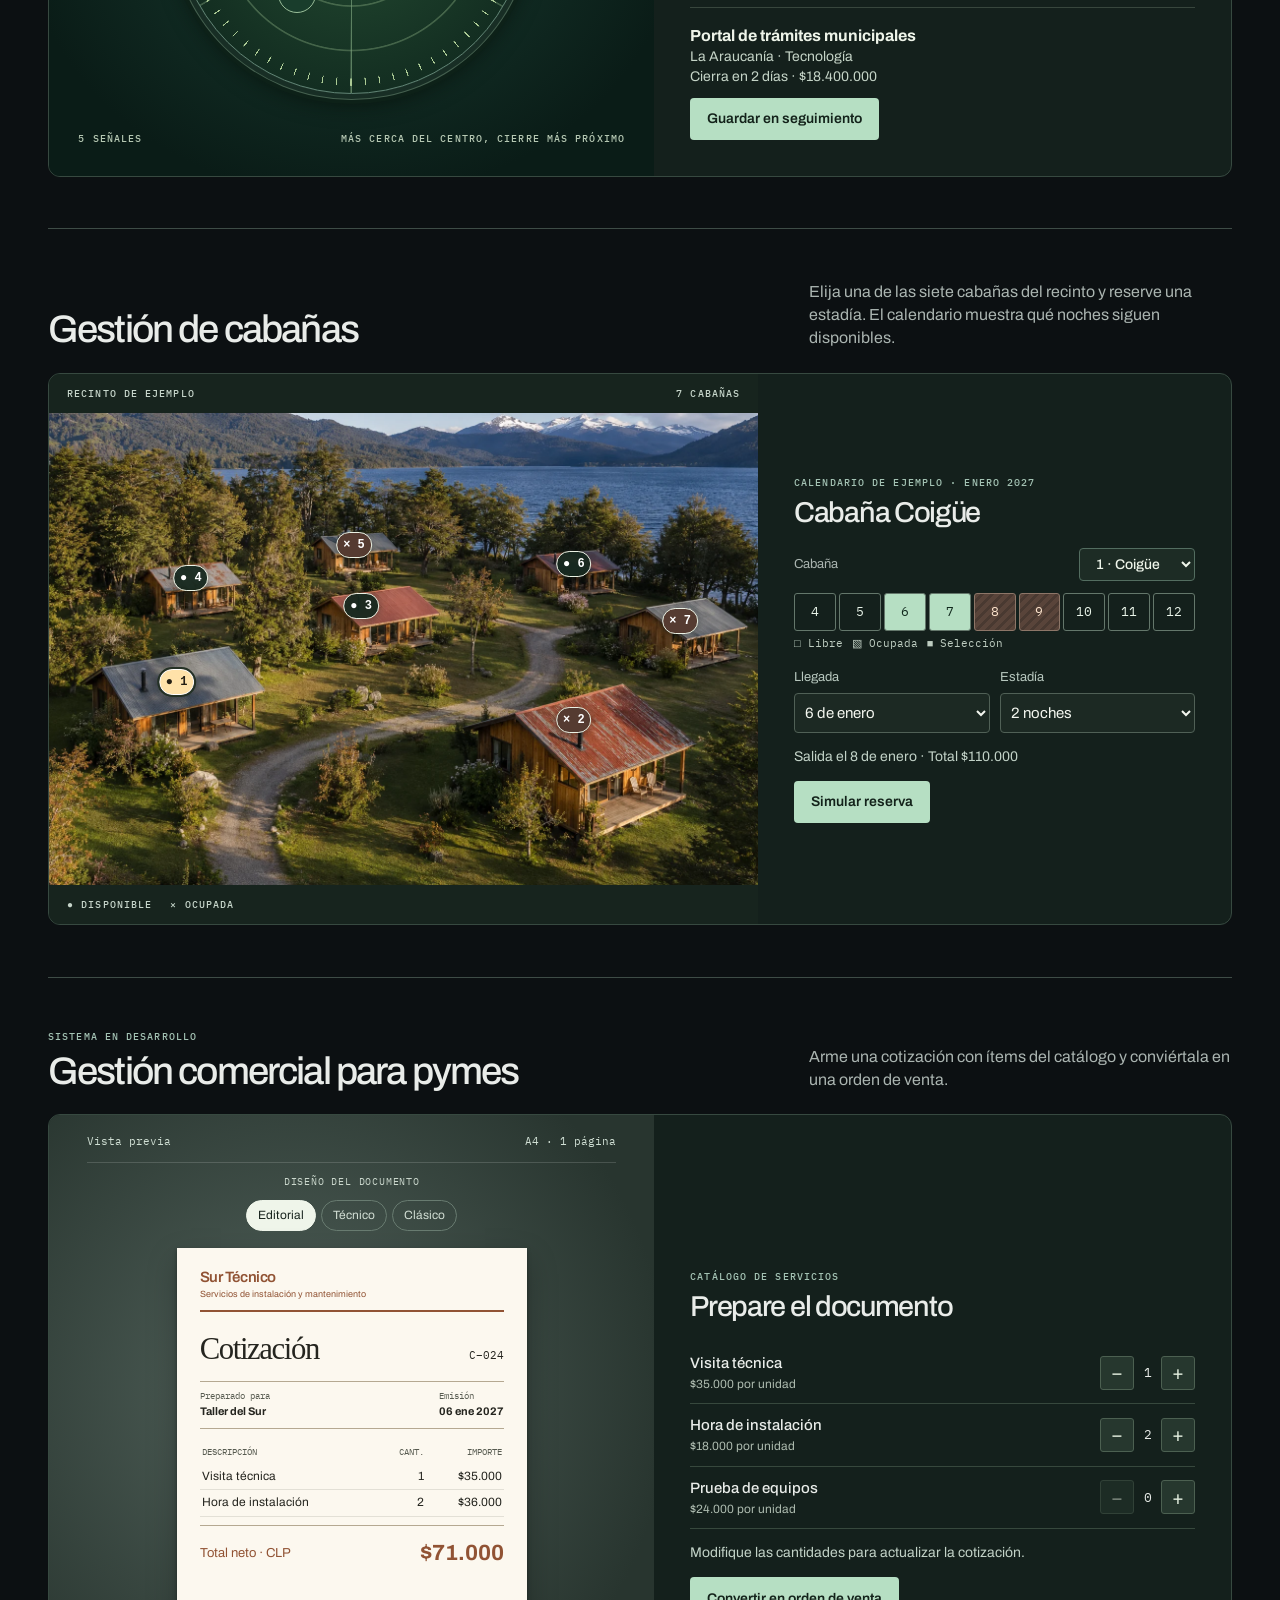
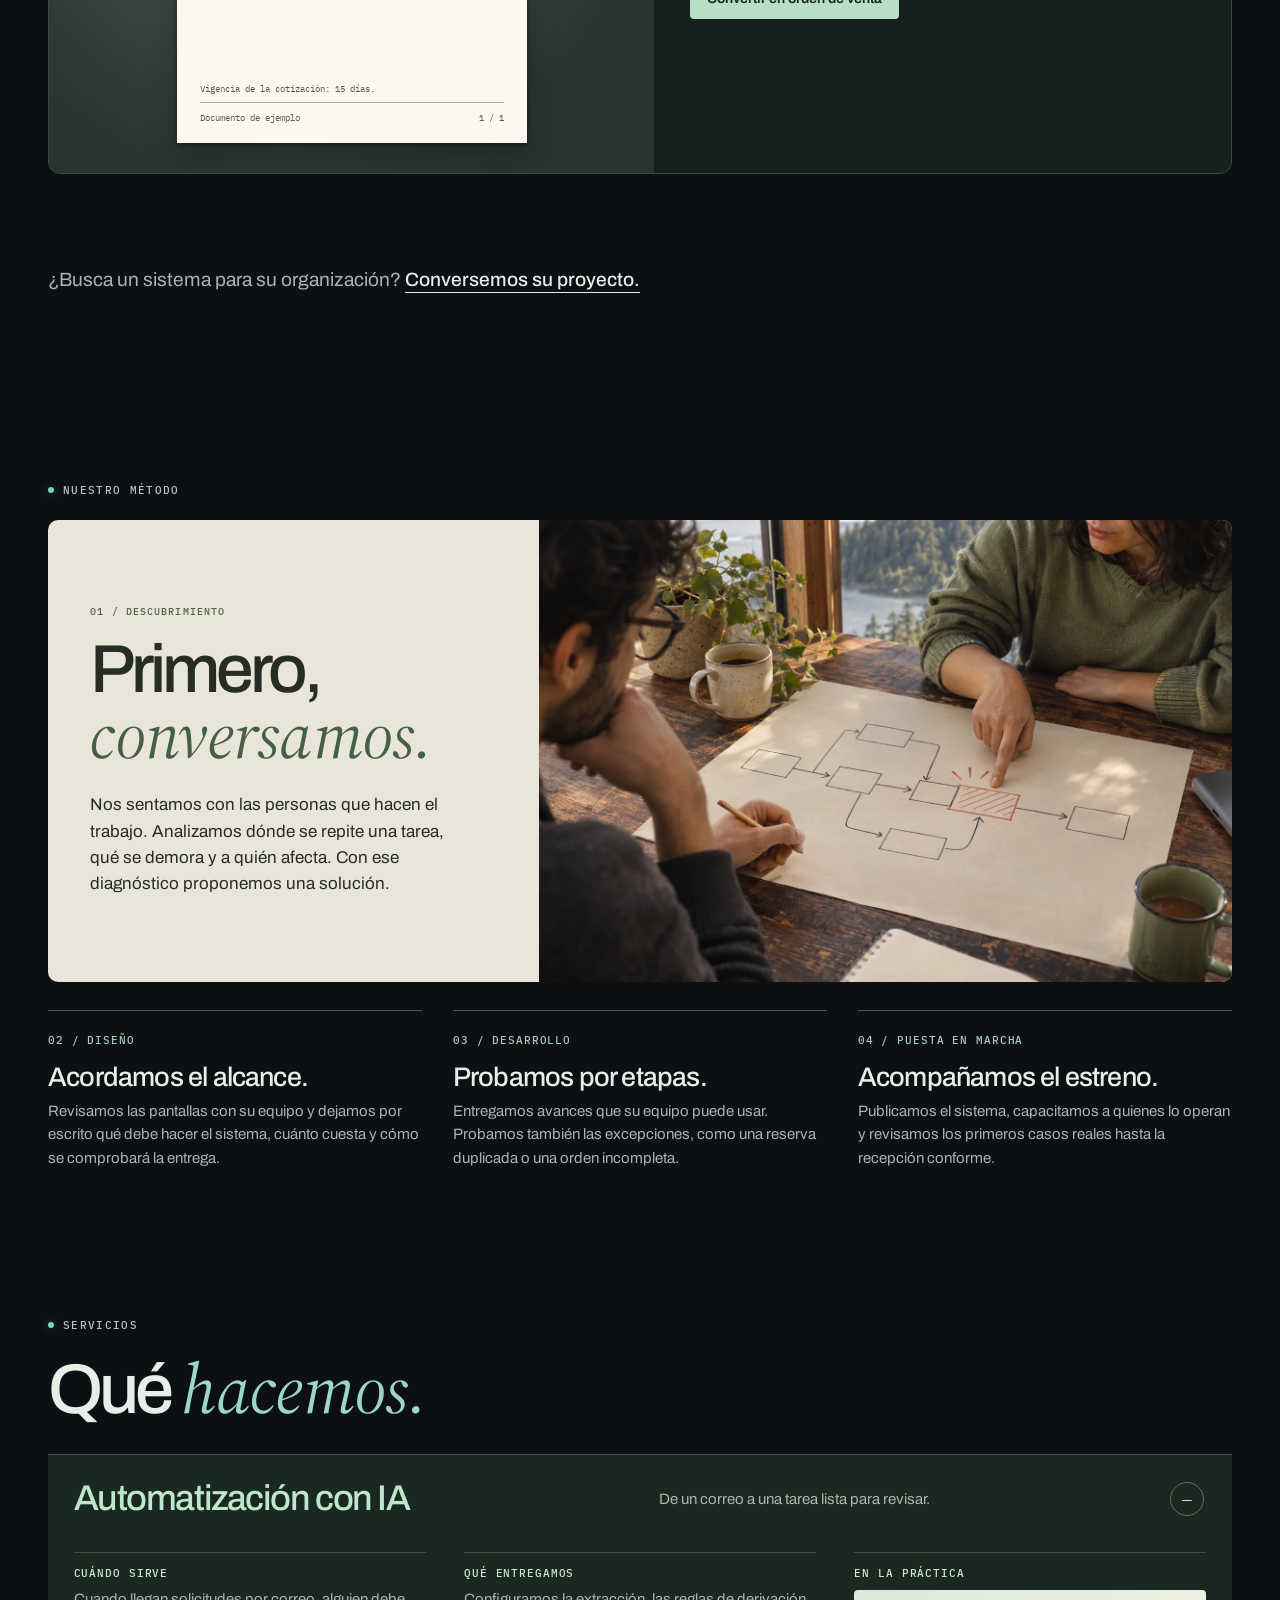
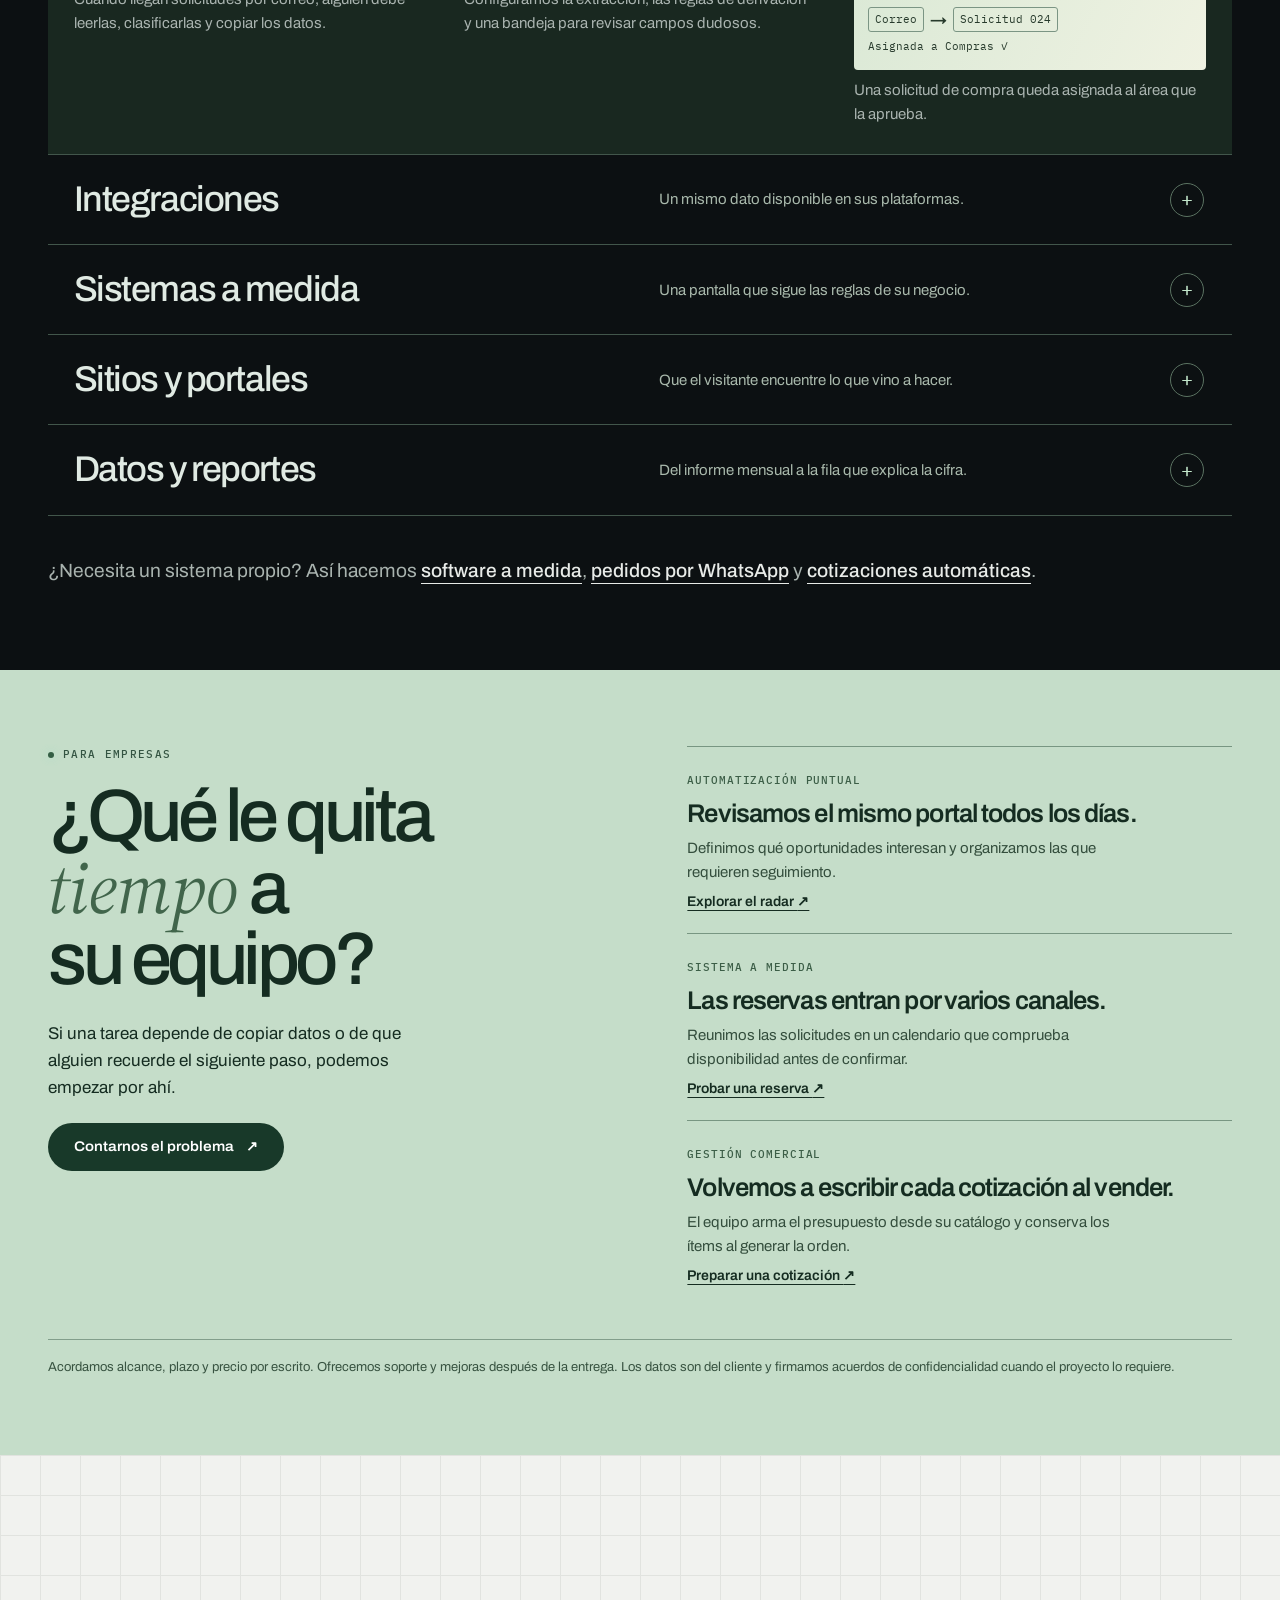
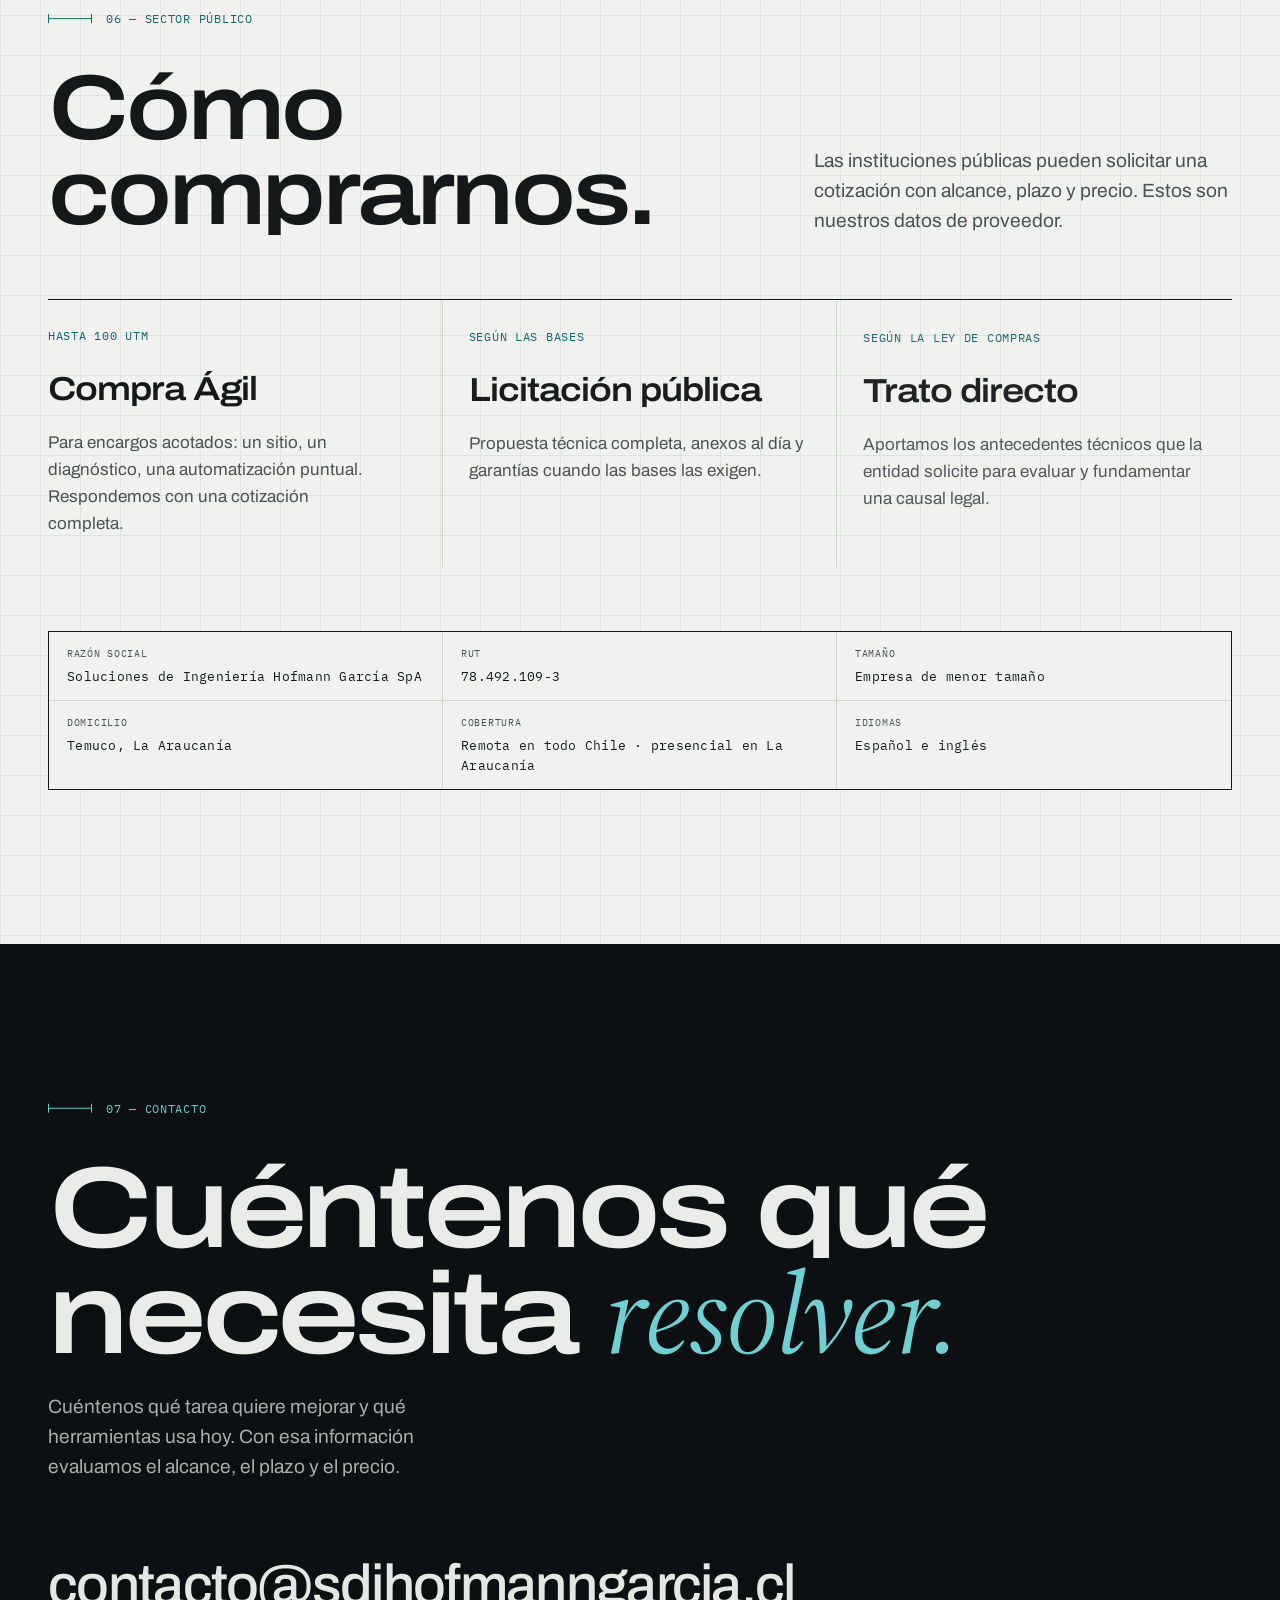
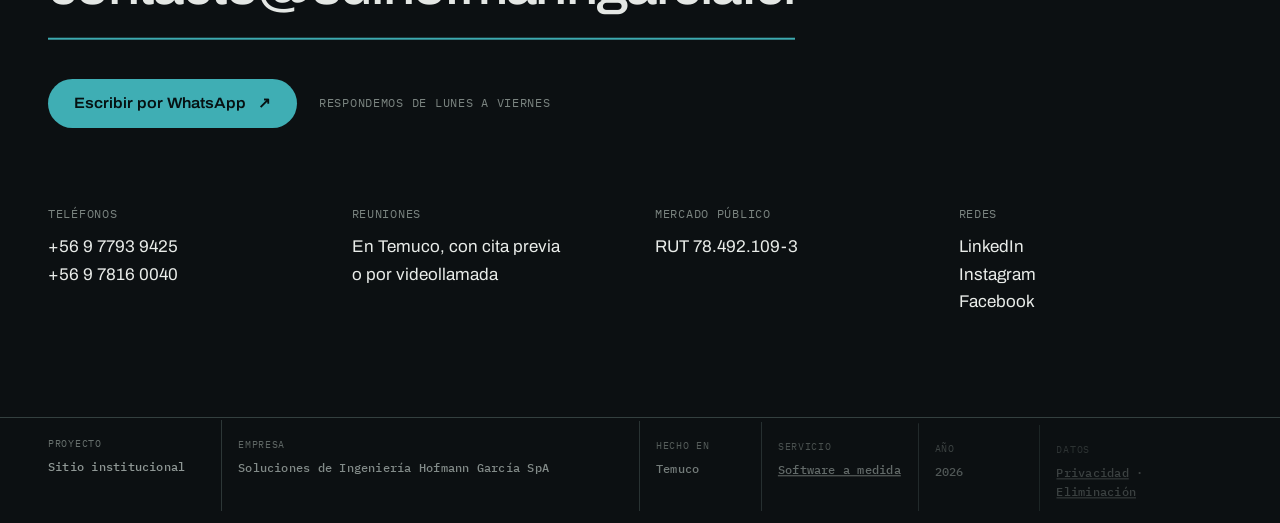
==== commit 37c6a63c: "Páginas de servicio: pedidos por WhatsApp y cotizaciones automáticas Co-Authored-By: Claude Opus 5.5" ====
--- a/index.html
+++ b/index.html
@@ -208,7 +208,7 @@
       <details name="especialidad" class="especialidad"><summary><span class="especialidad__nombre">Datos y reportes</span><span class="especialidad__bajada">Del informe mensual a la fila que explica la cifra.</span><i aria-hidden="true"></i></summary>
         <div class="especialidad__detalle"><div><h3>Cuándo sirve</h3><p>Preparar un cierre exige juntar archivos, corregir nombres y comprobar totales a mano.</p></div><div><h3>Qué entregamos</h3><p>Acordamos las definiciones de los indicadores, limpiamos las fuentes y preparamos un tablero con fecha de actualización.</p></div><div class="ejemplo-serv"><h3>En la práctica</h3><div class="muestra-serv" aria-hidden="true"><div class="muestra-barras"><i style="--alto:35%"></i><i style="--alto:65%"></i><i style="--alto:50%"></i><i style="--alto:85%"></i><i style="--alto:60%"></i></div><small>Cotizaciones por semana</small></div><p>Desde el total de cotizaciones pendientes se puede revisar cuáles requieren seguimiento.</p></div></div></details>
     </div>
-    <p class="laboratorio__pie">¿Necesita un sistema propio? <a class="enlace" href="desarrollo-de-software-a-medida/">Así hacemos software a medida.</a></p>
+    <p class="laboratorio__pie">¿Necesita un sistema propio? Así hacemos <a class="enlace" href="desarrollo-de-software-a-medida/">software a medida</a>, <a class="enlace" href="pedidos-por-whatsapp/">pedidos por WhatsApp</a> y <a class="enlace" href="cotizaciones-automaticas/">cotizaciones automáticas</a>.</p>
   </section>
 
   <section class="empresa-nueva" id="empresas" data-lamina="05" data-nombre="Empresas">
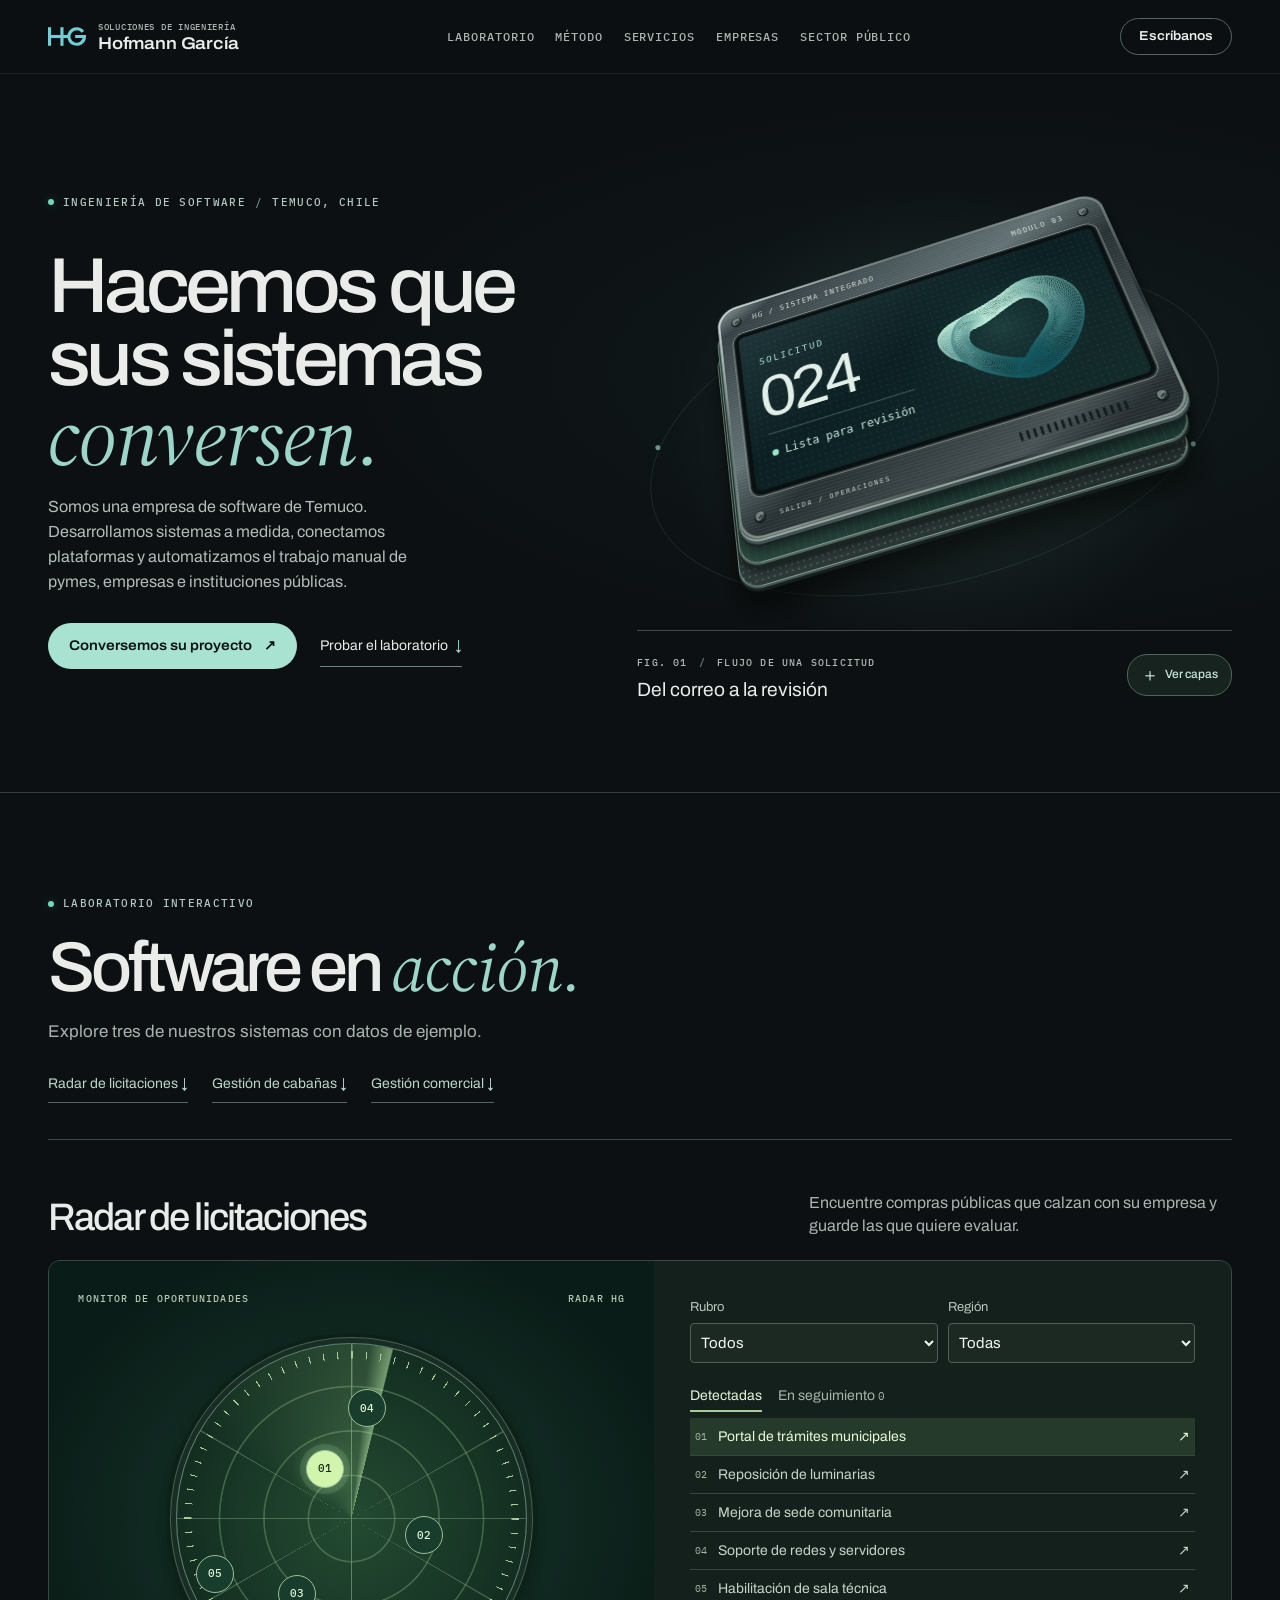
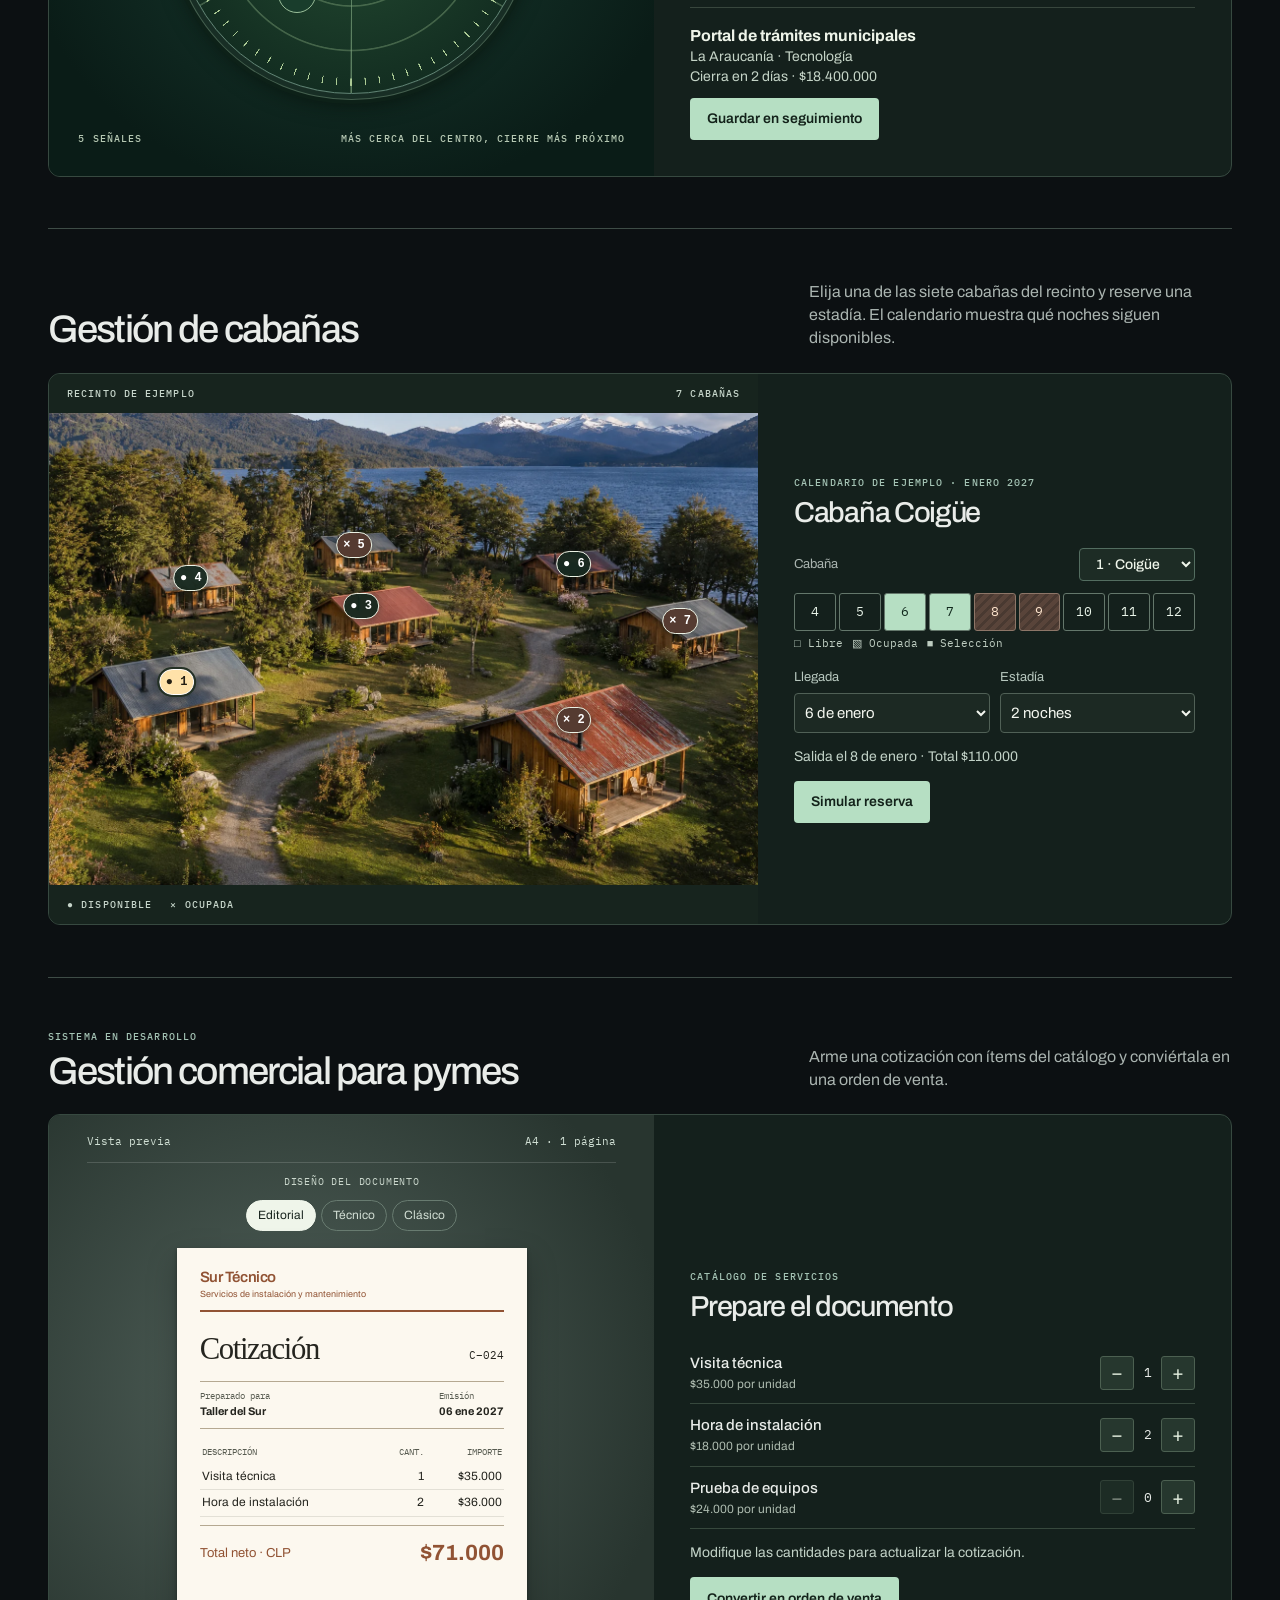
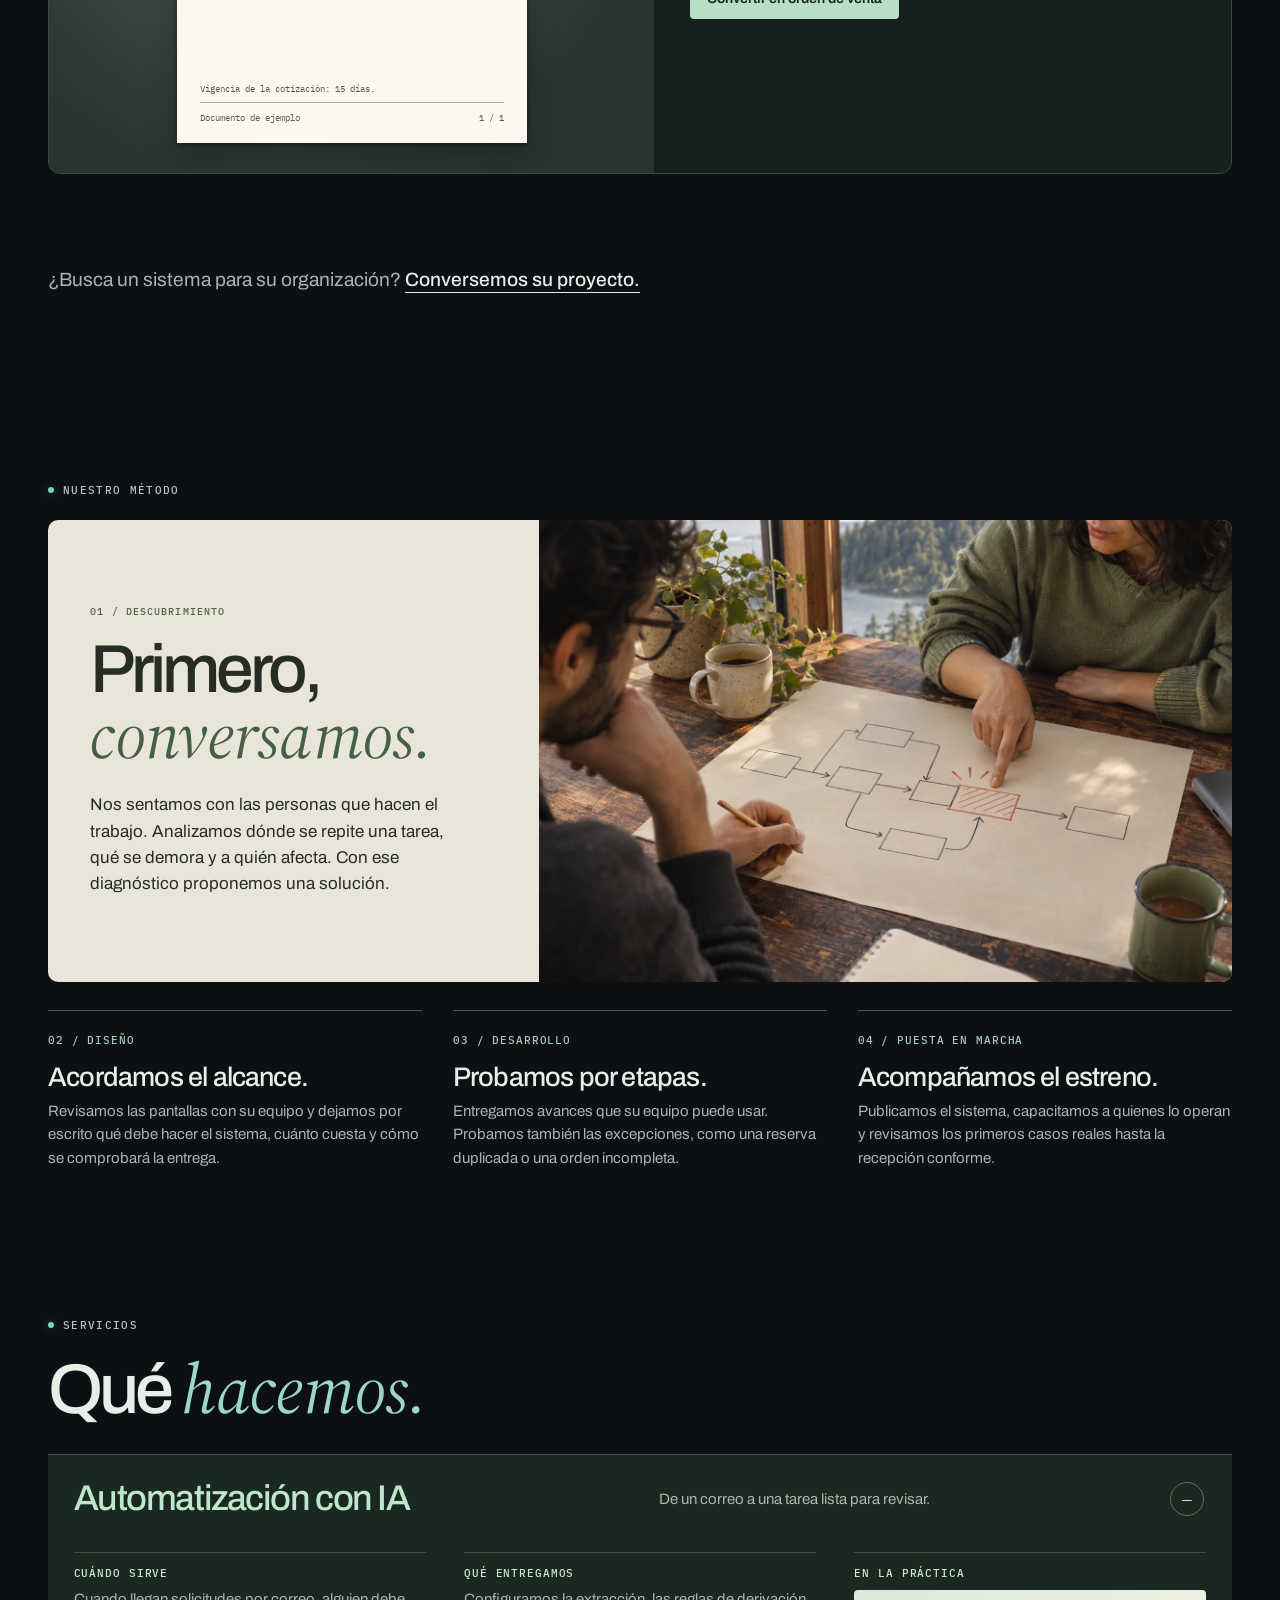
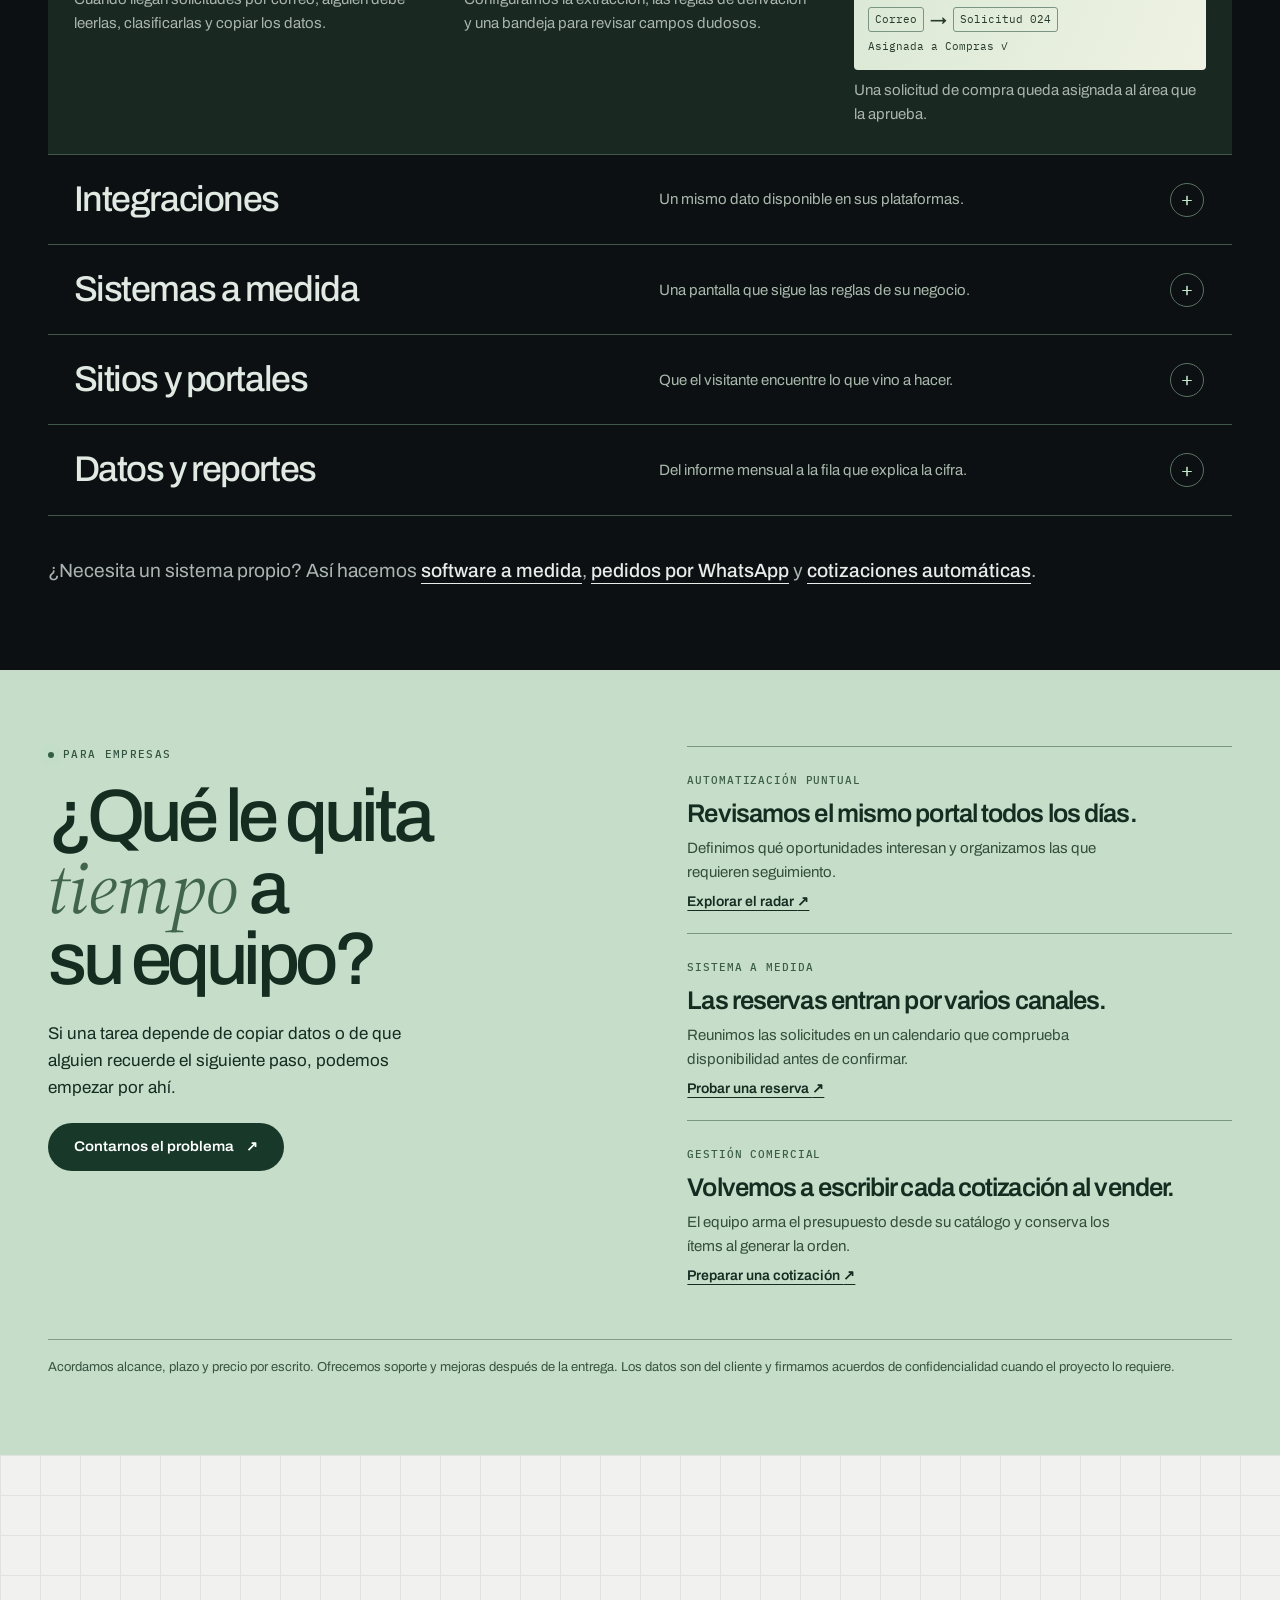
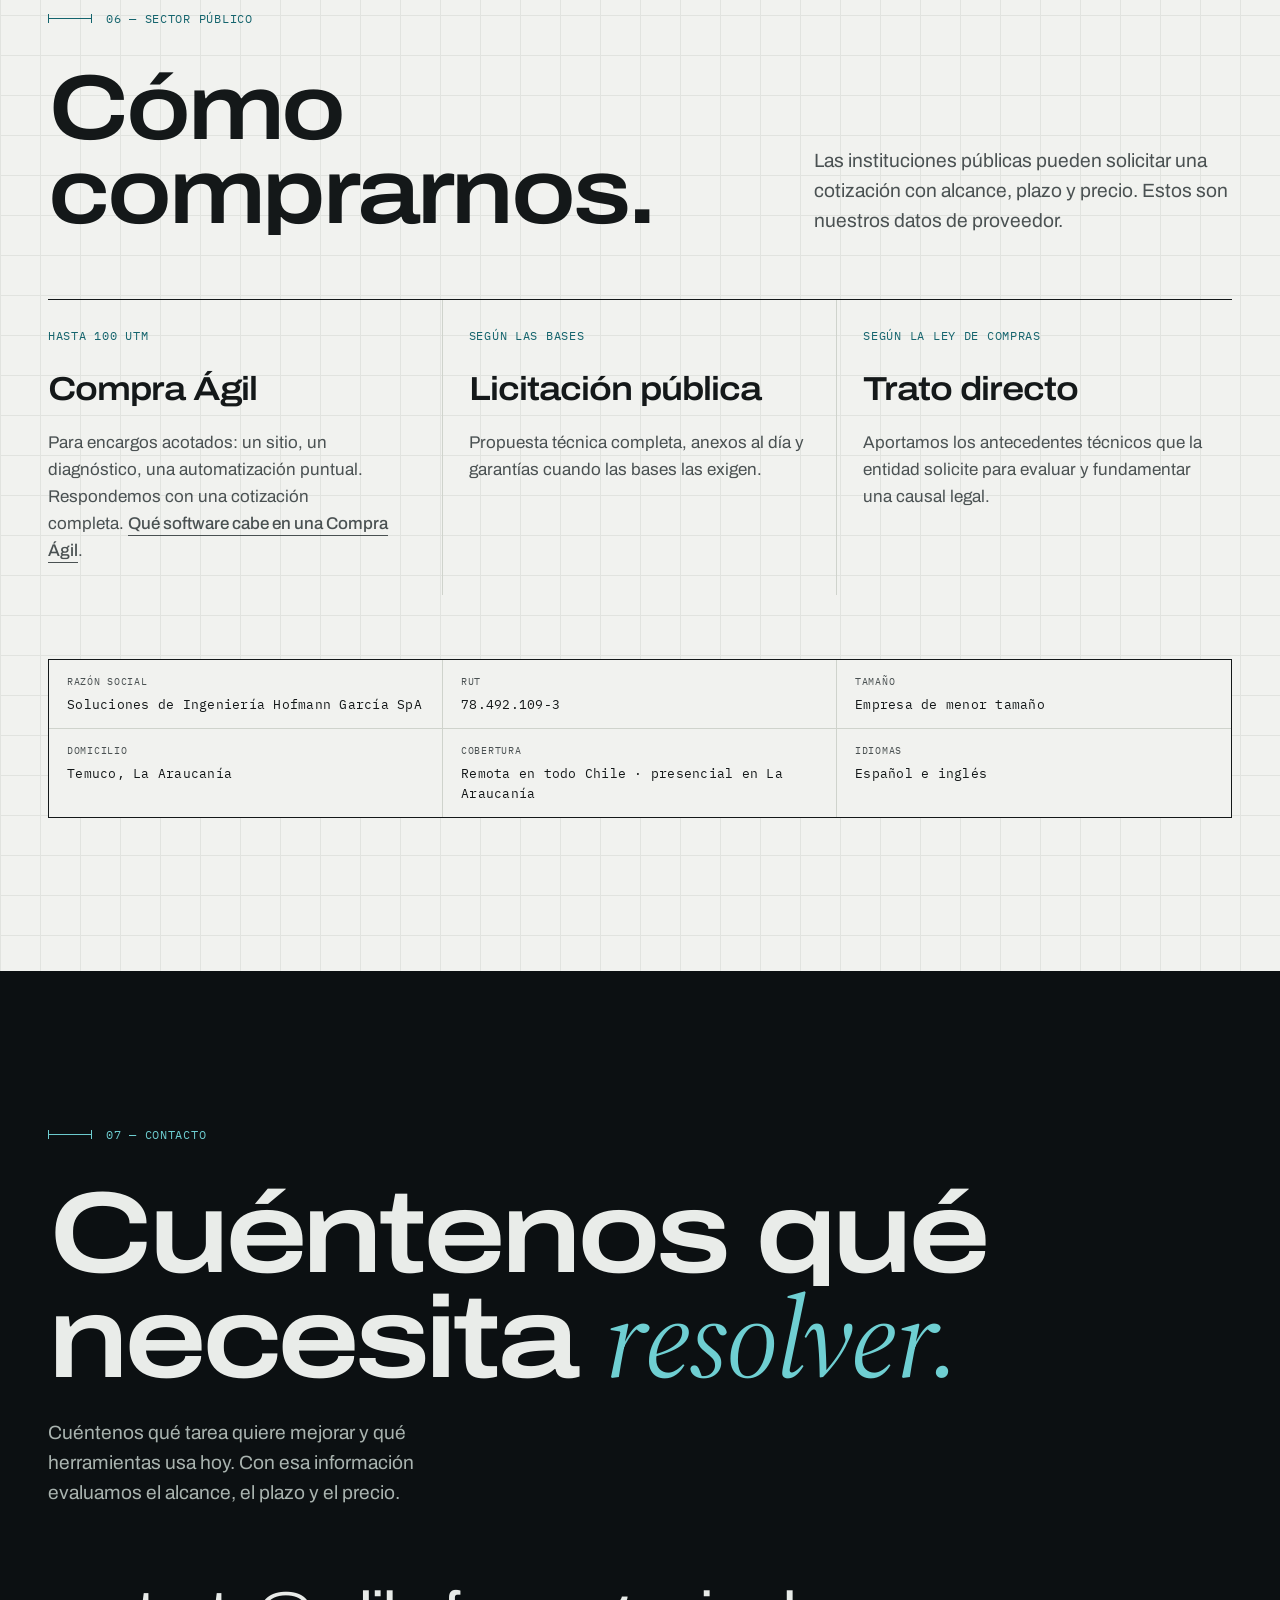
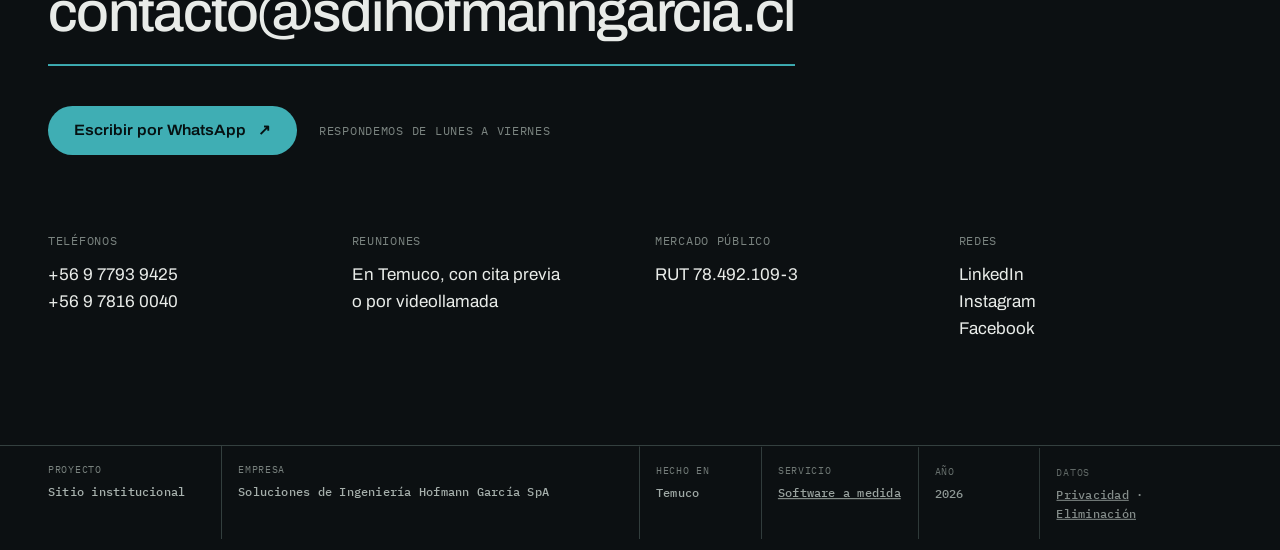
==== commit 89597358: "Página para el sector público: software por Compra Ágil Co-Authored-By: Claude Opus 5.5 <noreply@ant" ====
--- a/index.html
+++ b/index.html
@@ -239,7 +239,7 @@
         <article class="modalidad">
           <p class="modalidad__tope mono">Hasta 100 UTM</p>
           <h3>Compra Ágil</h3>
-          <p>Para encargos acotados: un sitio, un diagnóstico, una automatización puntual. Respondemos con una cotización completa.</p>
+          <p>Para encargos acotados: un sitio, un diagnóstico, una automatización puntual. Respondemos con una cotización completa. <a class="enlace" href="comprar-software-por-compra-agil/">Qué software cabe en una Compra Ágil</a>.</p>
         </article>
         <article class="modalidad">
           <p class="modalidad__tope mono">Según las bases</p>
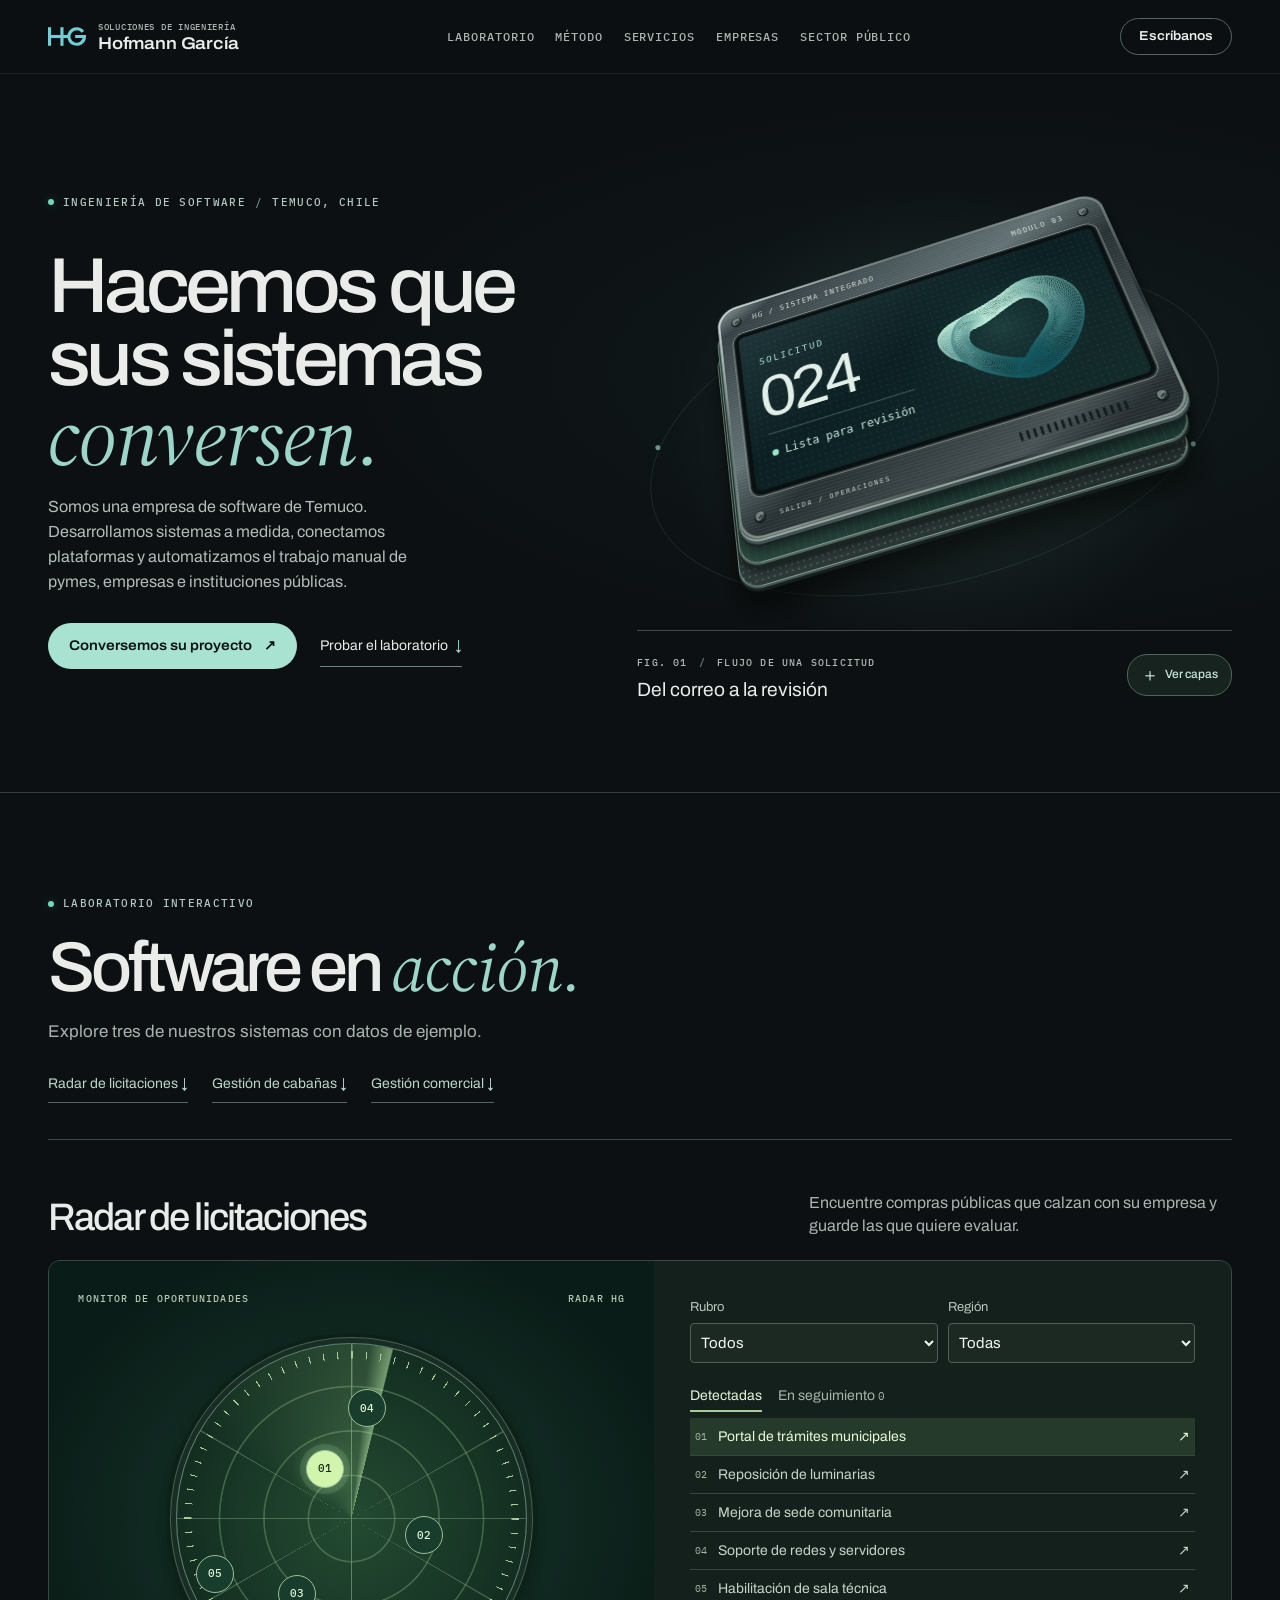
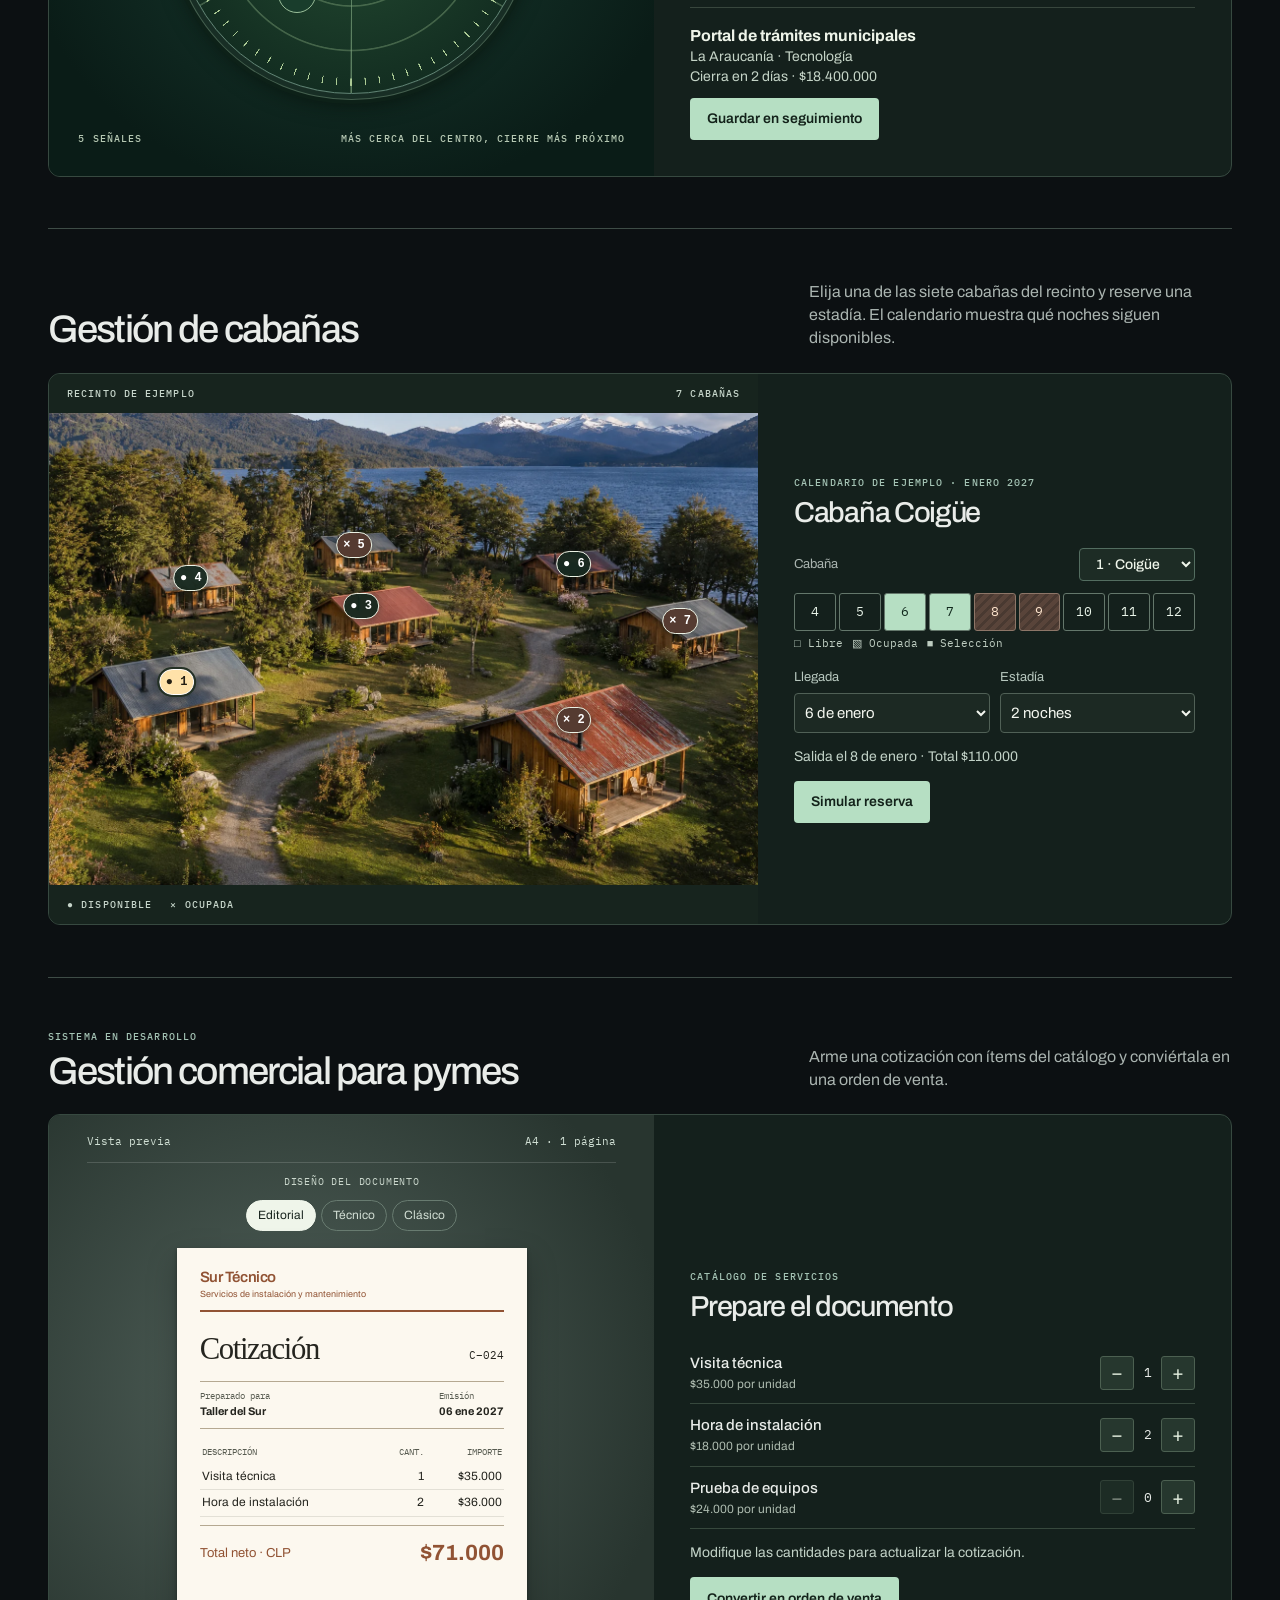
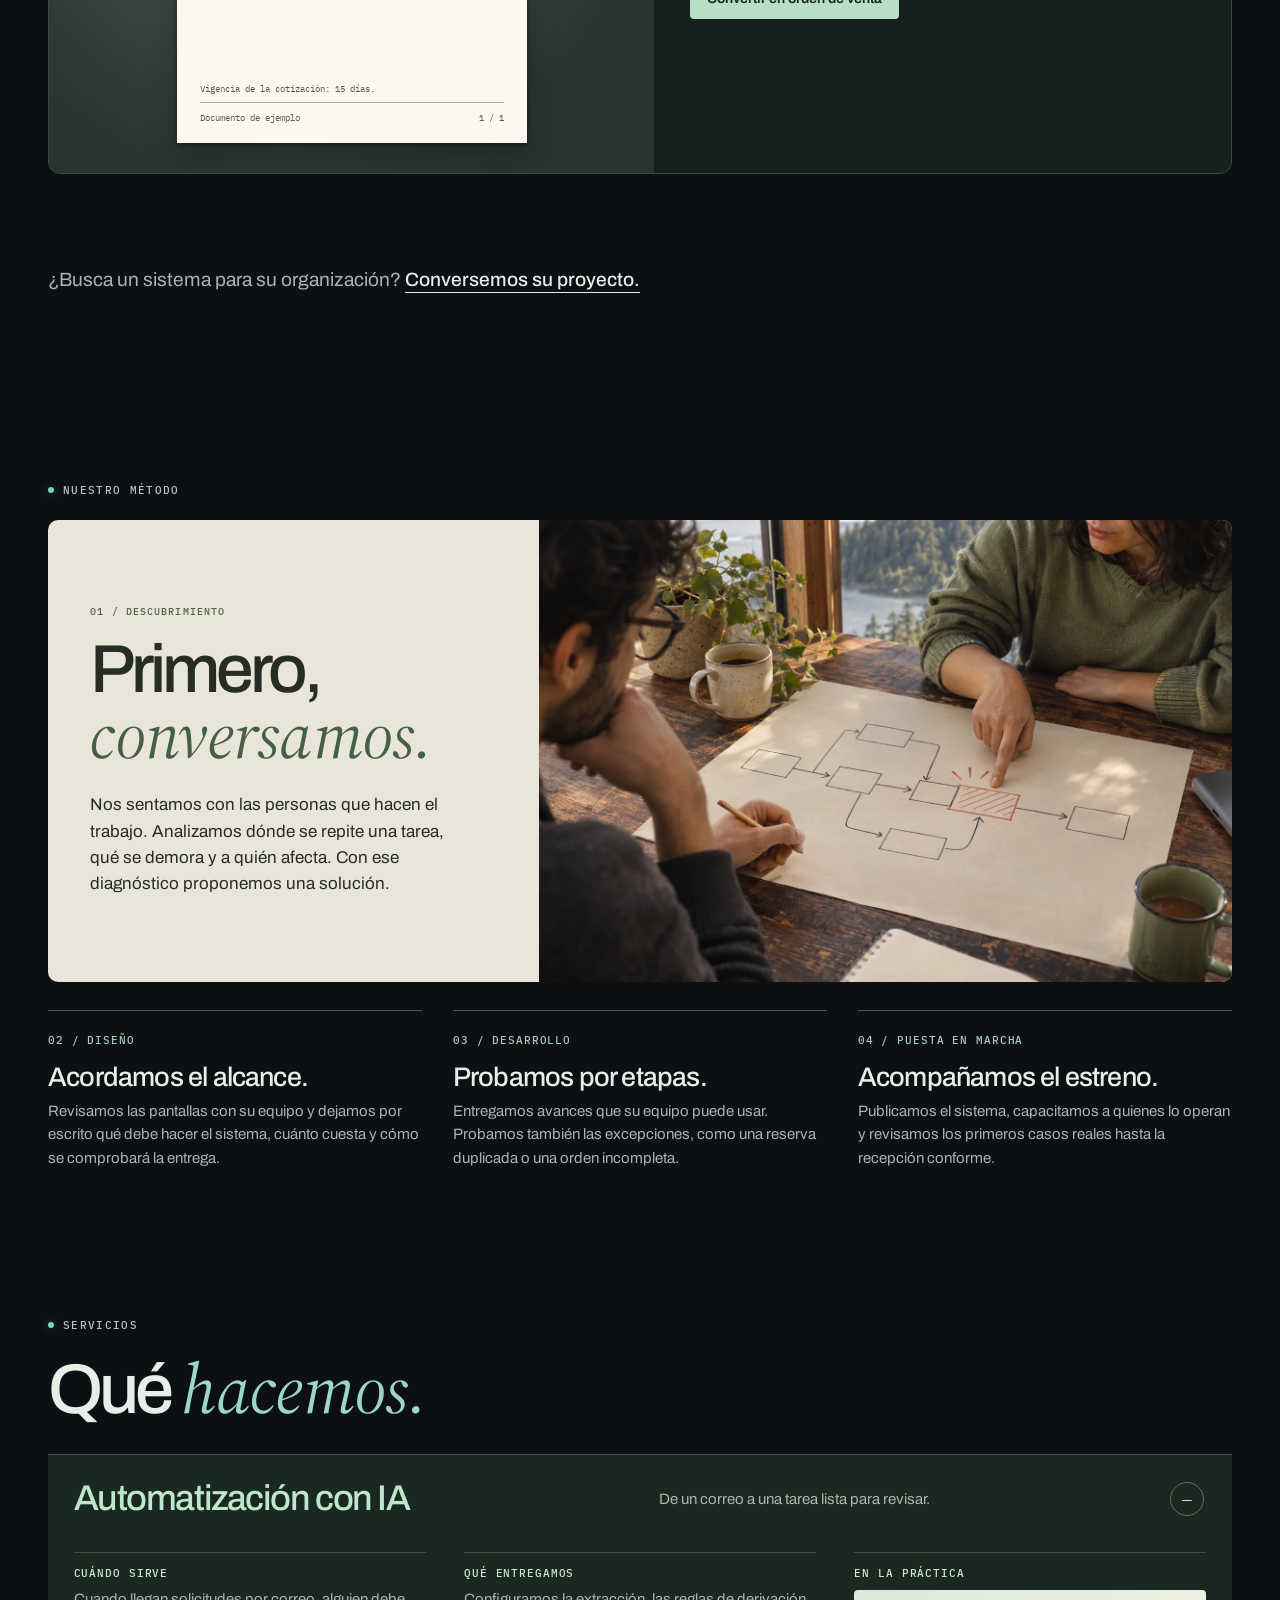
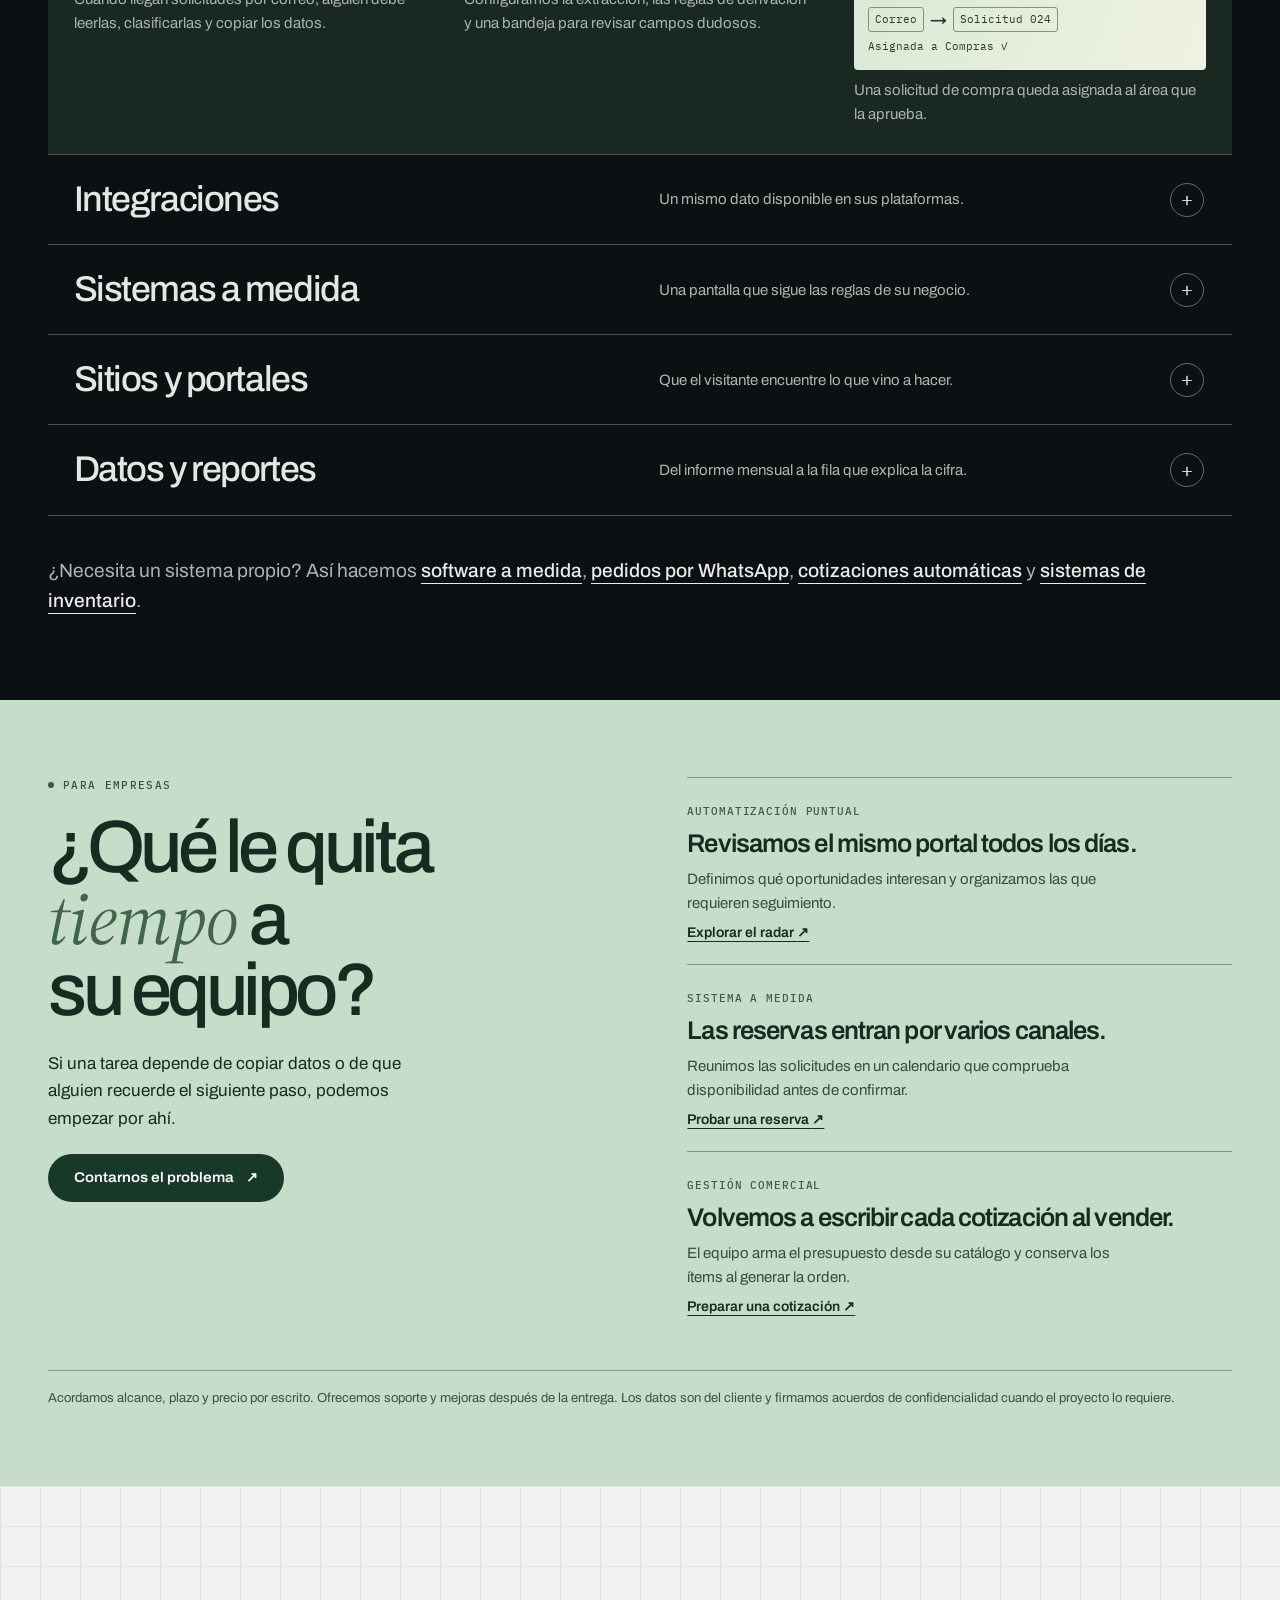
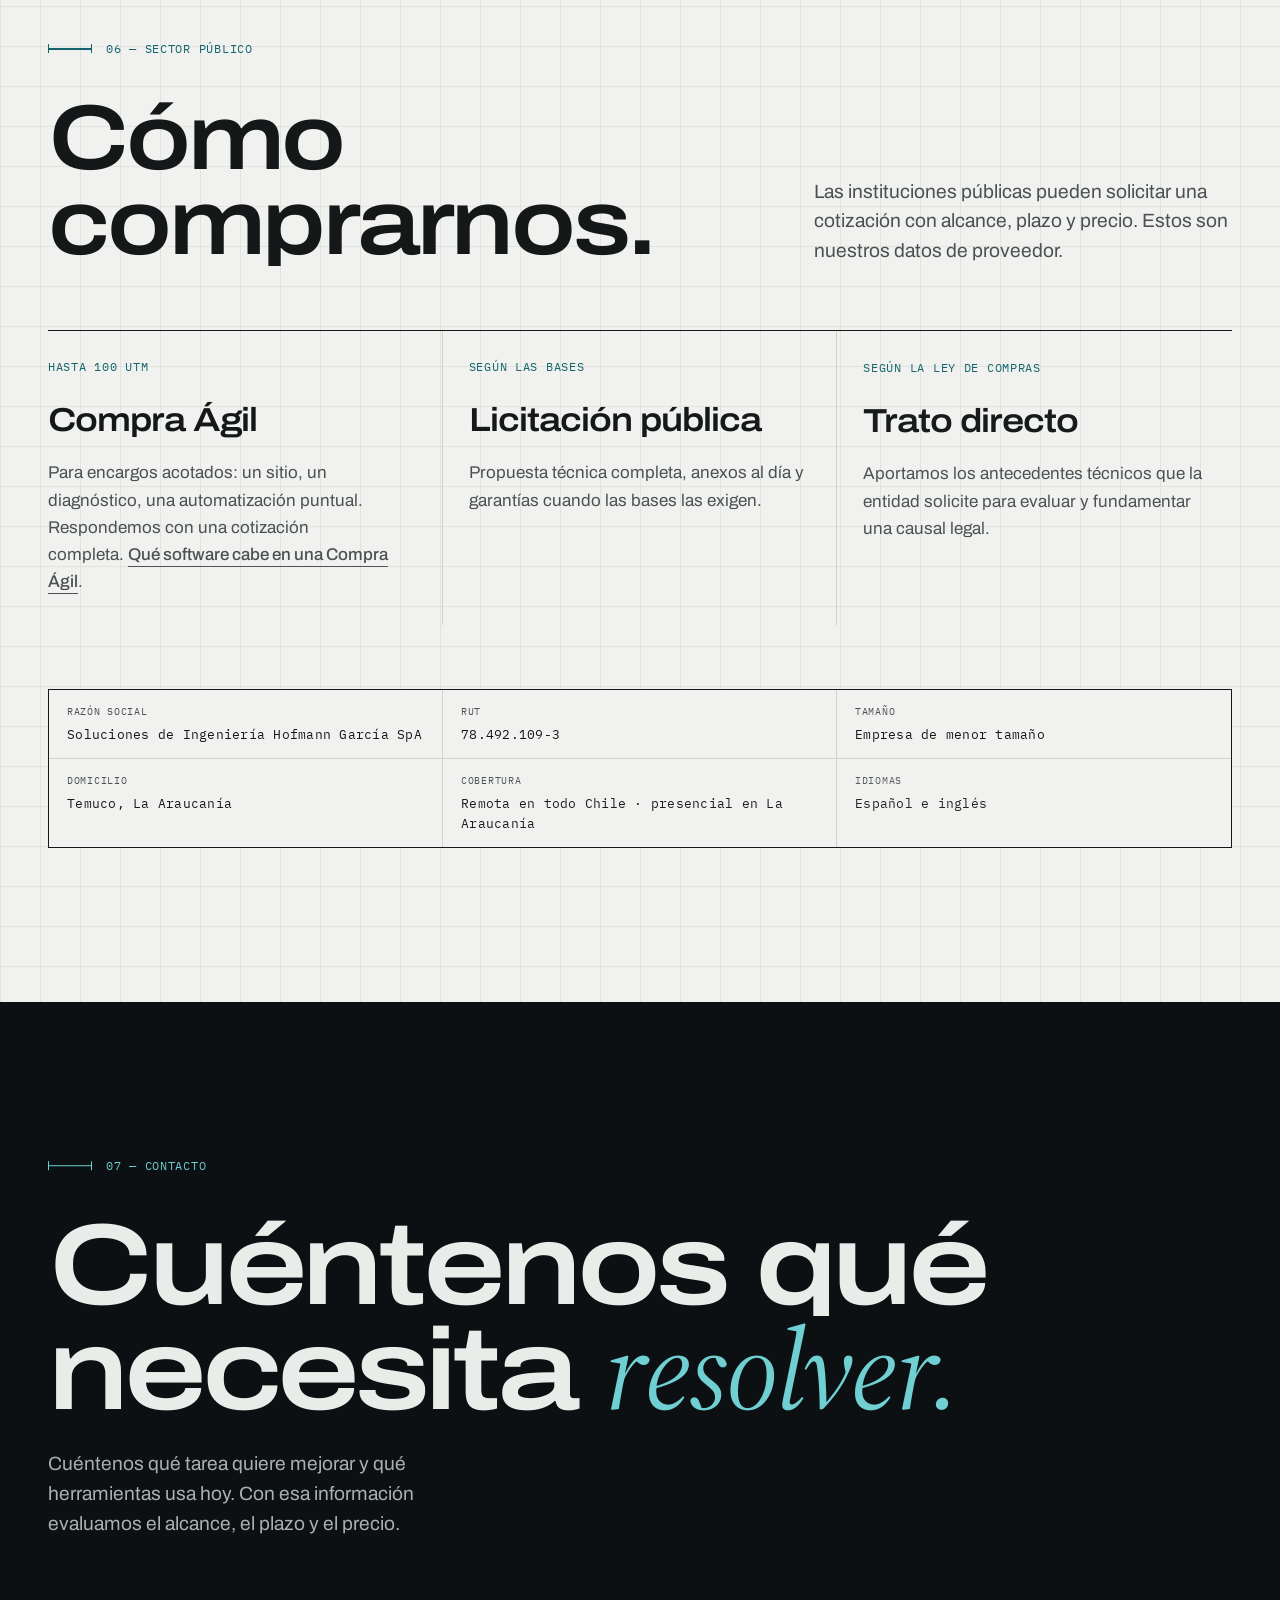
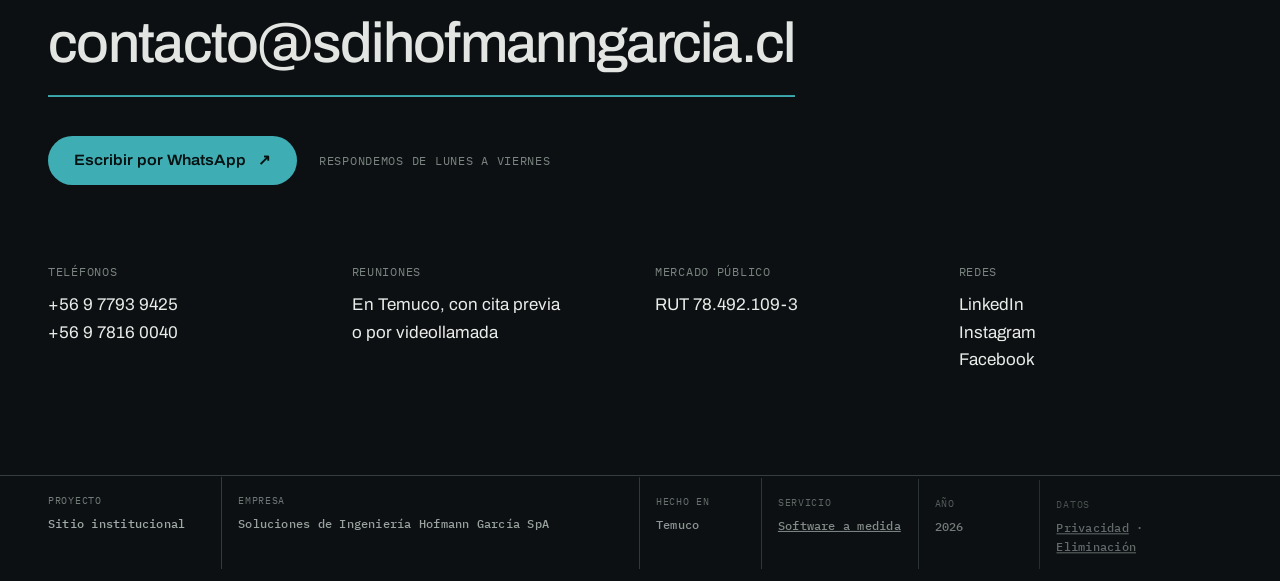
==== commit 8924be00: "Página de servicio: sistema de inventario para tienda online y local Co-Authored-By: Claude Opus 5.5" ====
--- a/index.html
+++ b/index.html
@@ -208,7 +208,7 @@
       <details name="especialidad" class="especialidad"><summary><span class="especialidad__nombre">Datos y reportes</span><span class="especialidad__bajada">Del informe mensual a la fila que explica la cifra.</span><i aria-hidden="true"></i></summary>
         <div class="especialidad__detalle"><div><h3>Cuándo sirve</h3><p>Preparar un cierre exige juntar archivos, corregir nombres y comprobar totales a mano.</p></div><div><h3>Qué entregamos</h3><p>Acordamos las definiciones de los indicadores, limpiamos las fuentes y preparamos un tablero con fecha de actualización.</p></div><div class="ejemplo-serv"><h3>En la práctica</h3><div class="muestra-serv" aria-hidden="true"><div class="muestra-barras"><i style="--alto:35%"></i><i style="--alto:65%"></i><i style="--alto:50%"></i><i style="--alto:85%"></i><i style="--alto:60%"></i></div><small>Cotizaciones por semana</small></div><p>Desde el total de cotizaciones pendientes se puede revisar cuáles requieren seguimiento.</p></div></div></details>
     </div>
-    <p class="laboratorio__pie">¿Necesita un sistema propio? Así hacemos <a class="enlace" href="desarrollo-de-software-a-medida/">software a medida</a>, <a class="enlace" href="pedidos-por-whatsapp/">pedidos por WhatsApp</a> y <a class="enlace" href="cotizaciones-automaticas/">cotizaciones automáticas</a>.</p>
+    <p class="laboratorio__pie">¿Necesita un sistema propio? Así hacemos <a class="enlace" href="desarrollo-de-software-a-medida/">software a medida</a>, <a class="enlace" href="pedidos-por-whatsapp/">pedidos por WhatsApp</a>, <a class="enlace" href="cotizaciones-automaticas/">cotizaciones automáticas</a> y <a class="enlace" href="sistema-de-inventario/">sistemas de inventario</a>.</p>
   </section>
 
   <section class="empresa-nueva" id="empresas" data-lamina="05" data-nombre="Empresas">
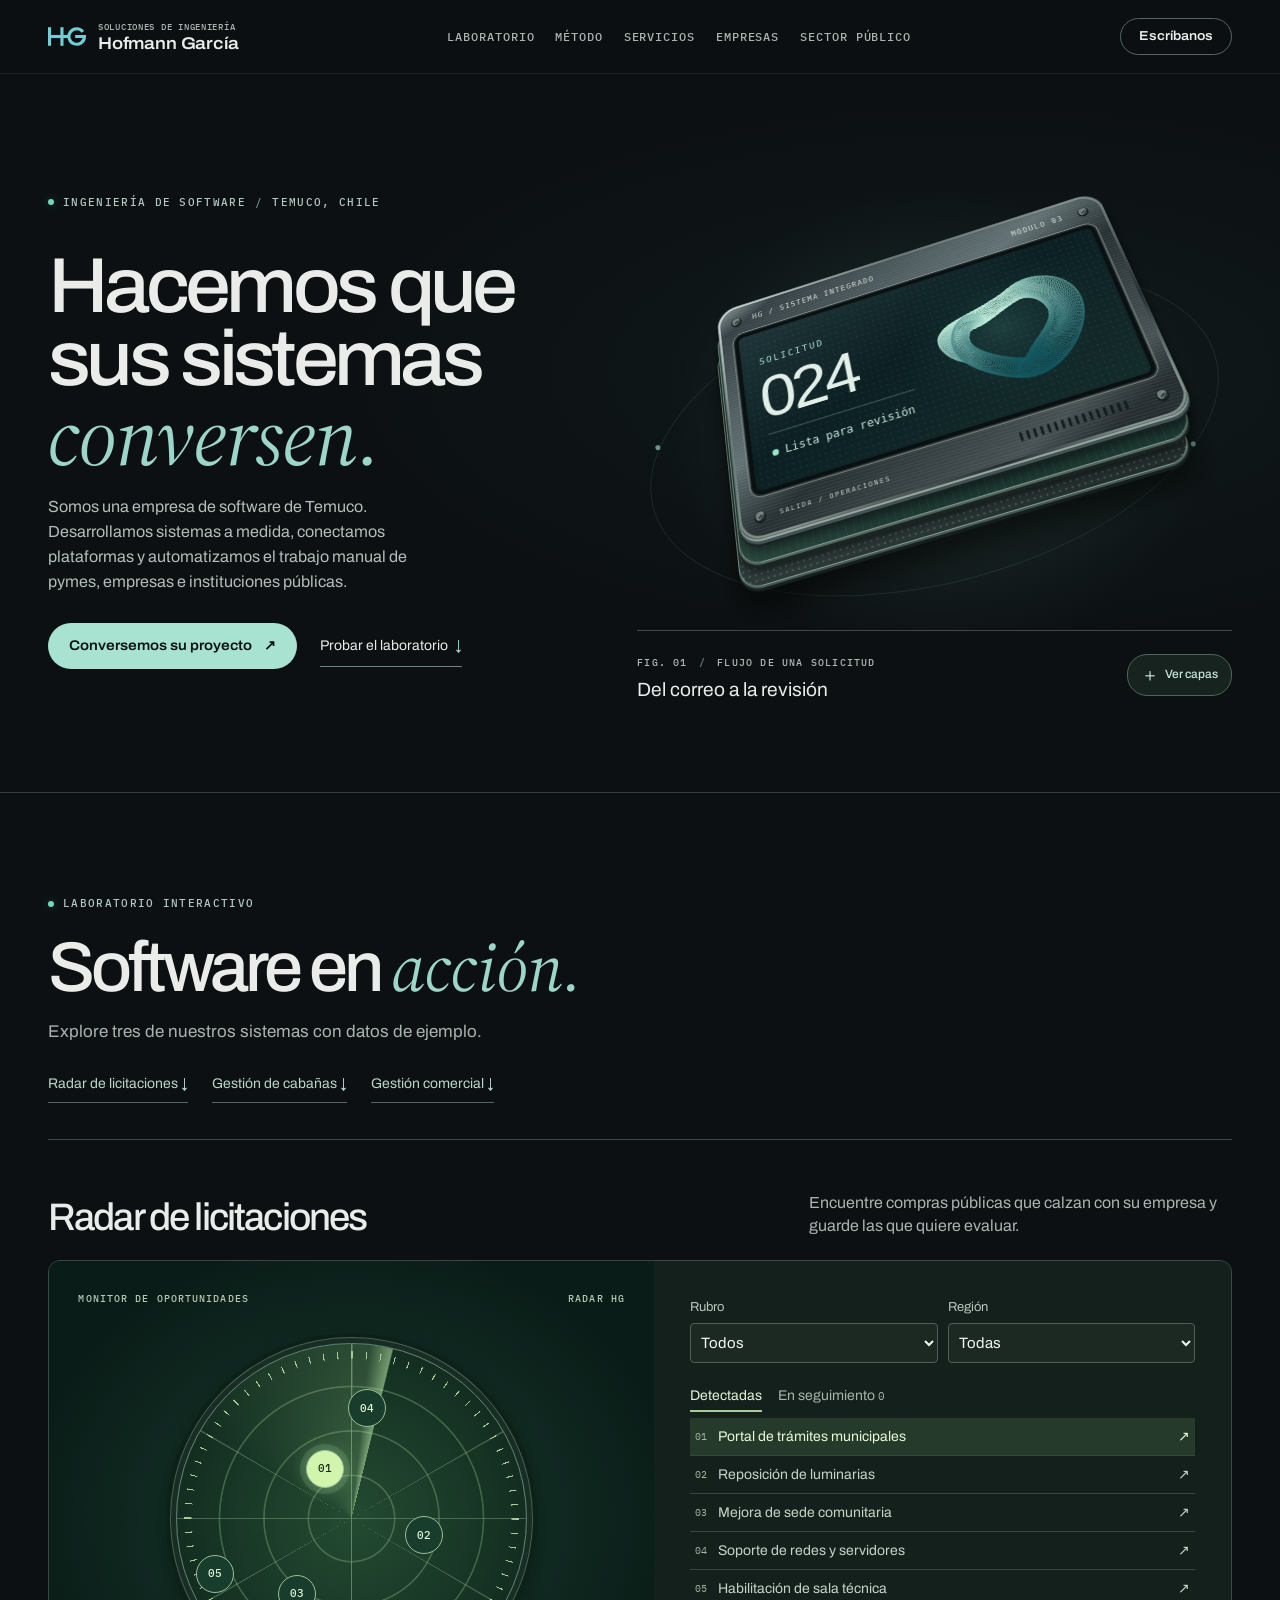
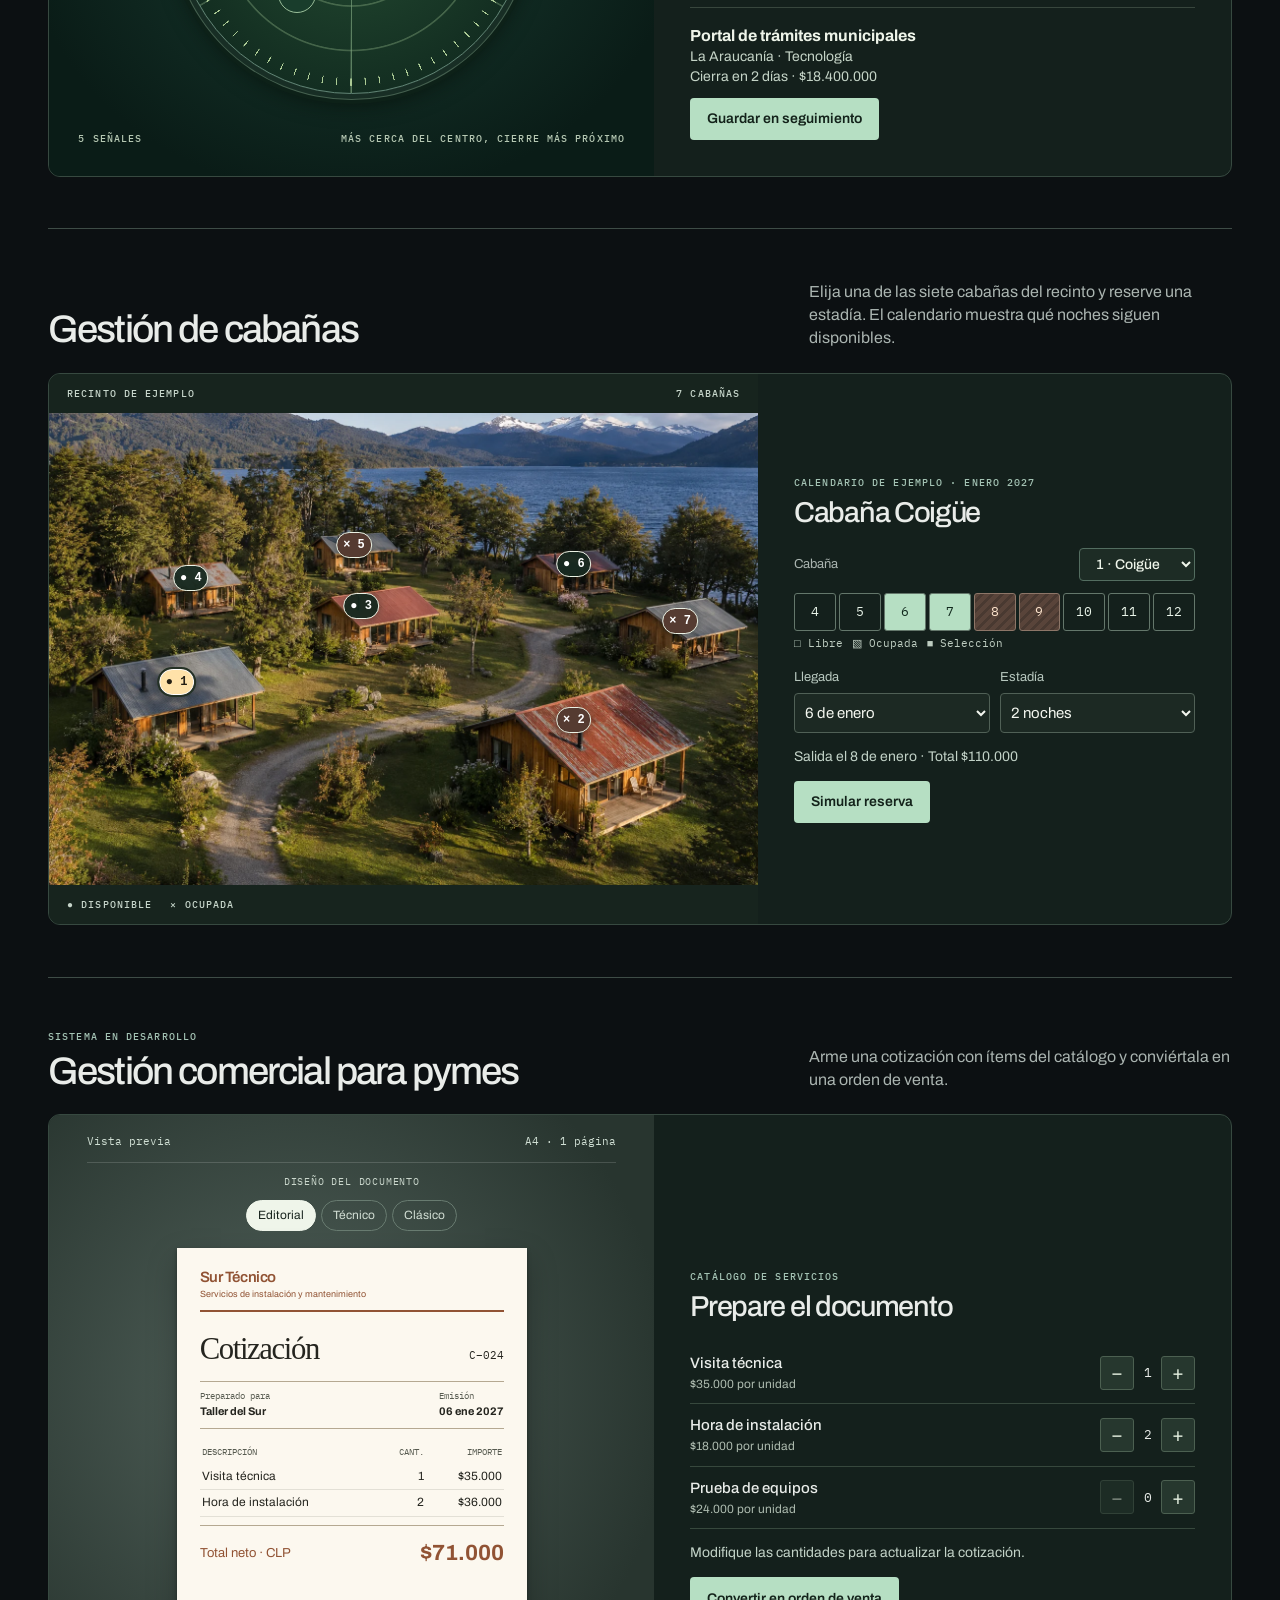
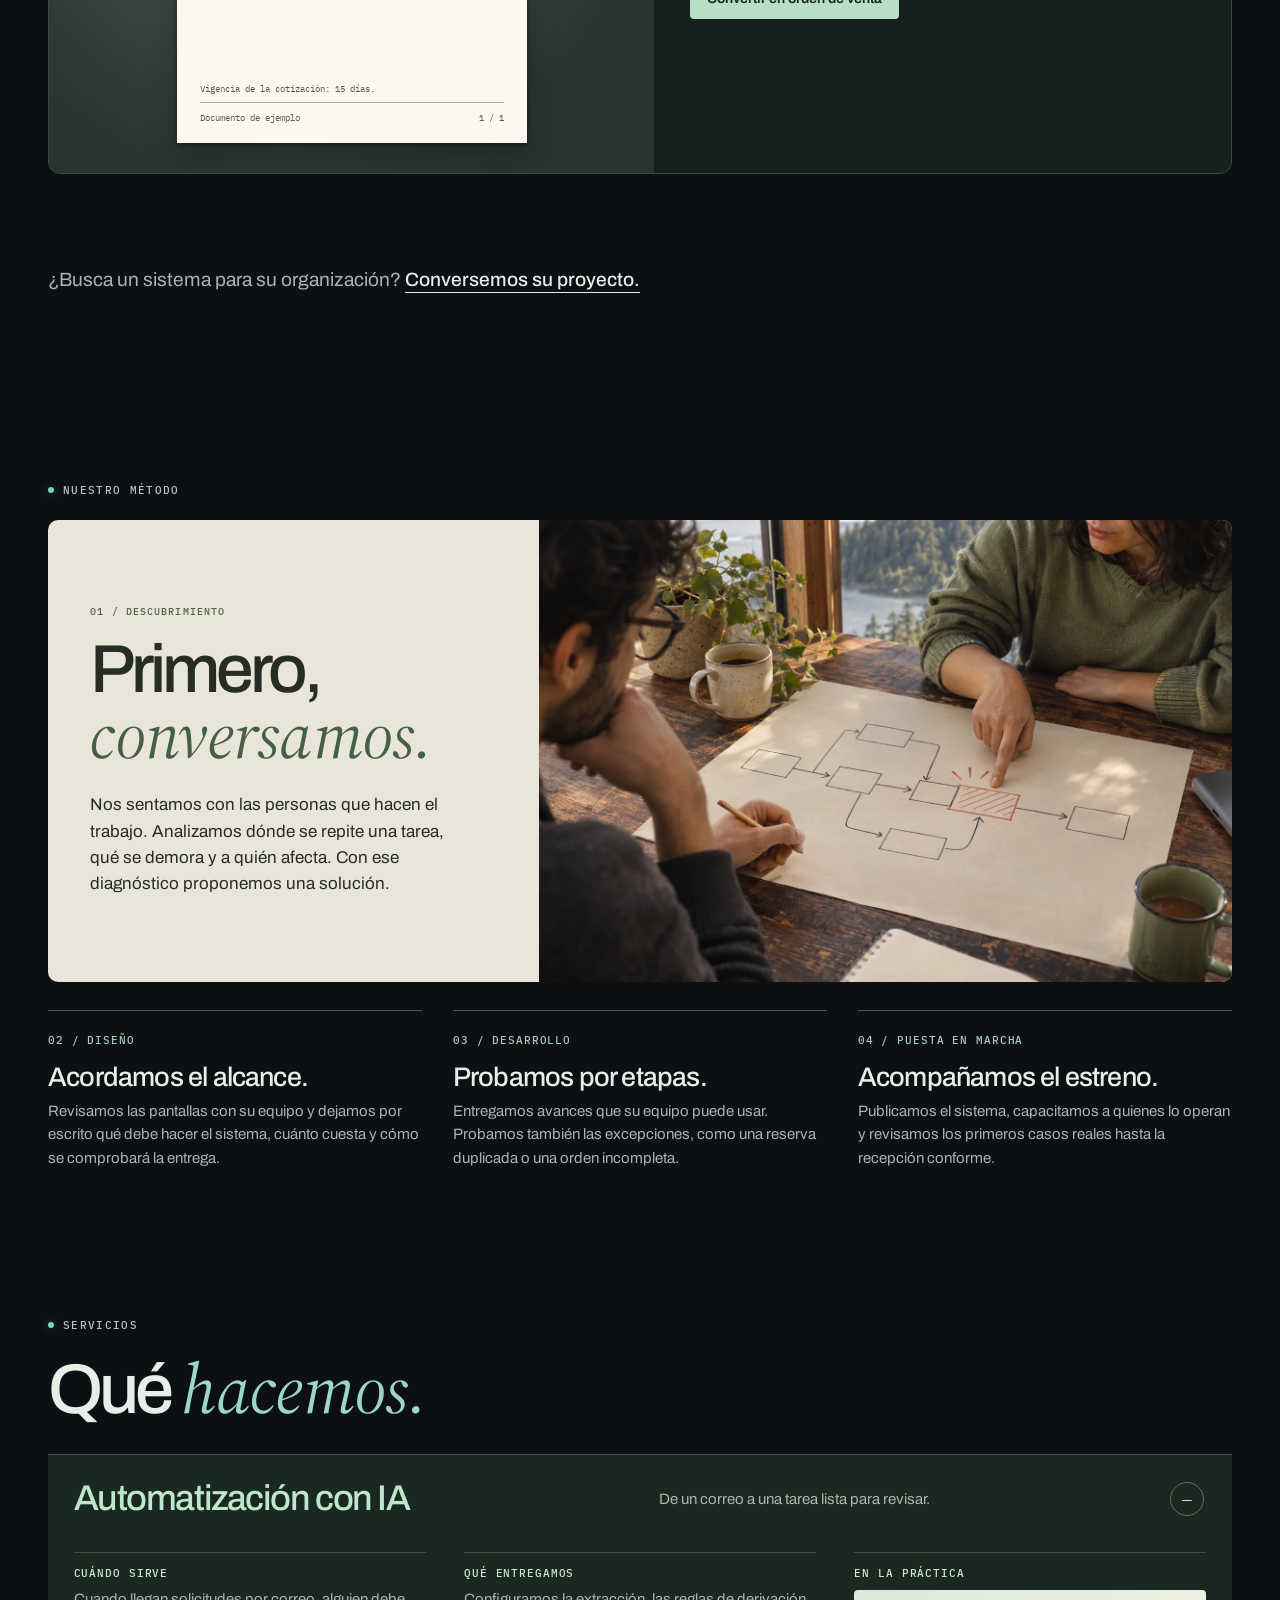
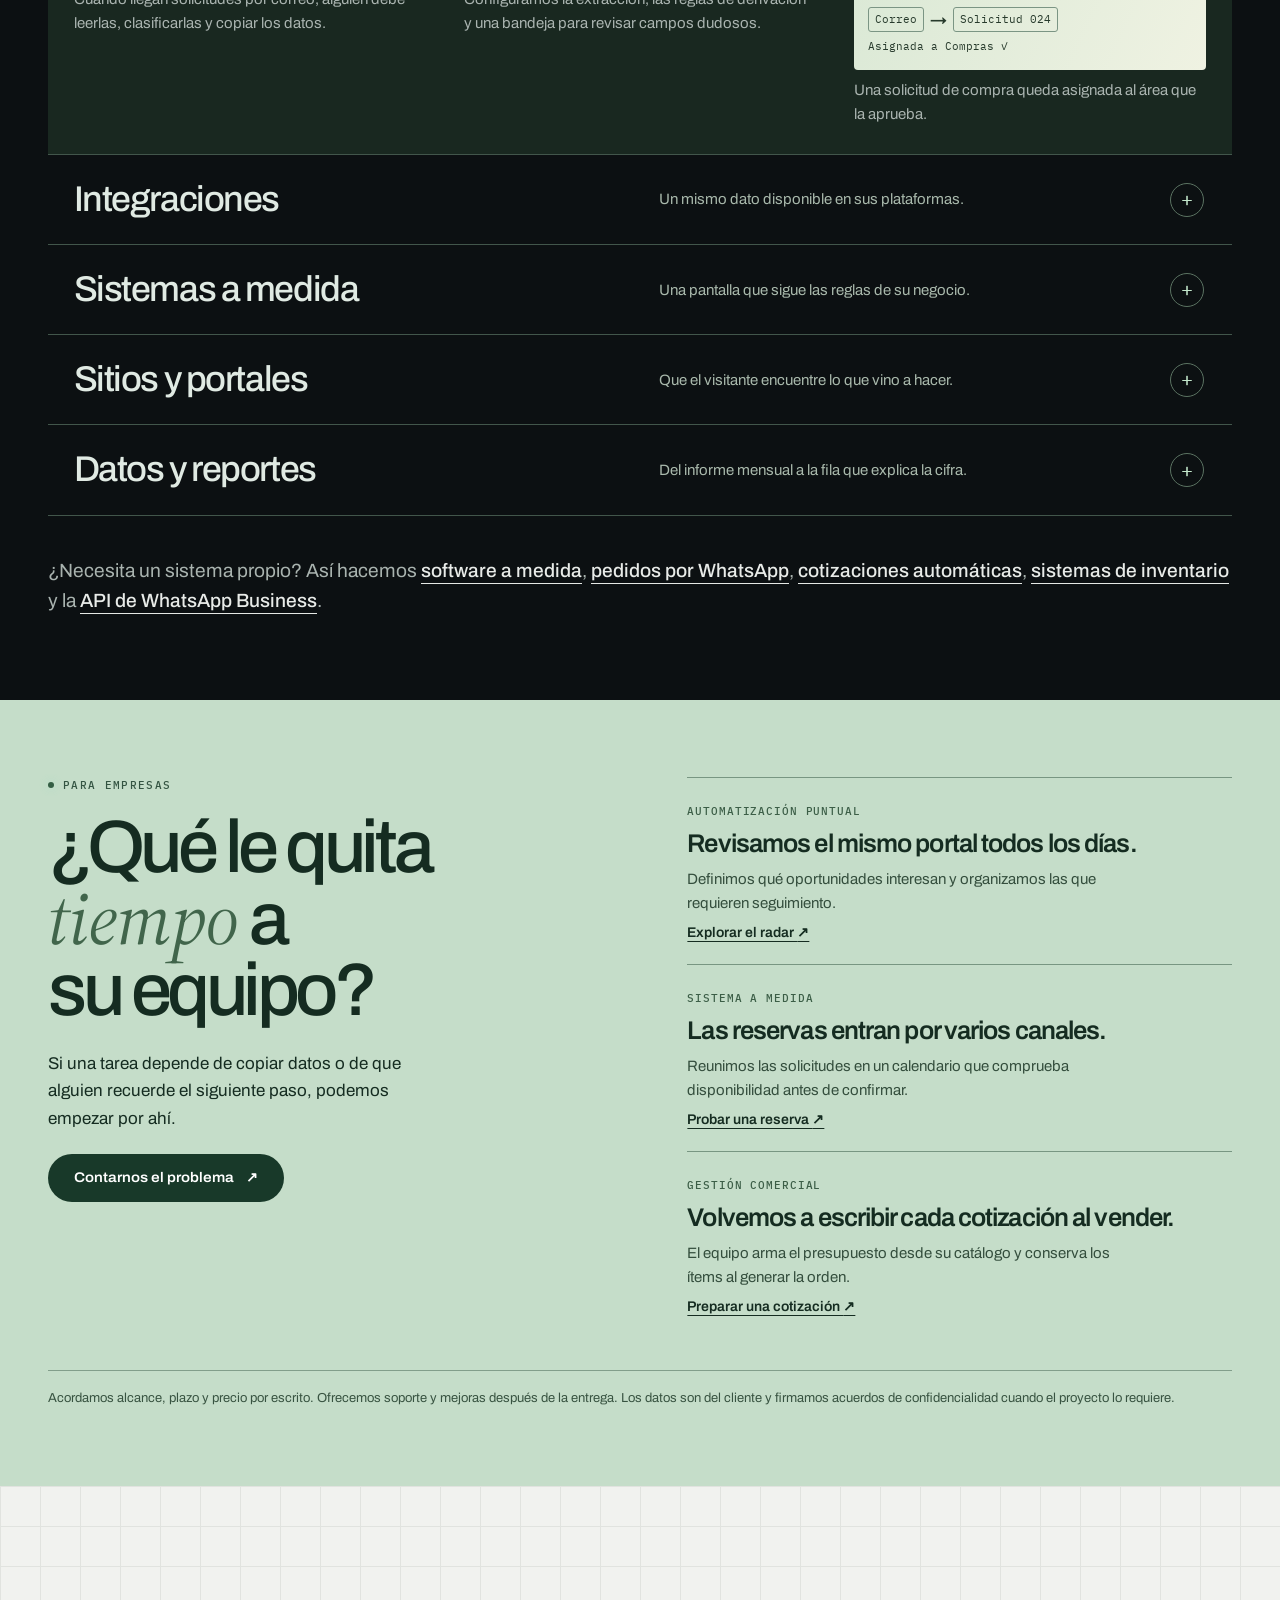
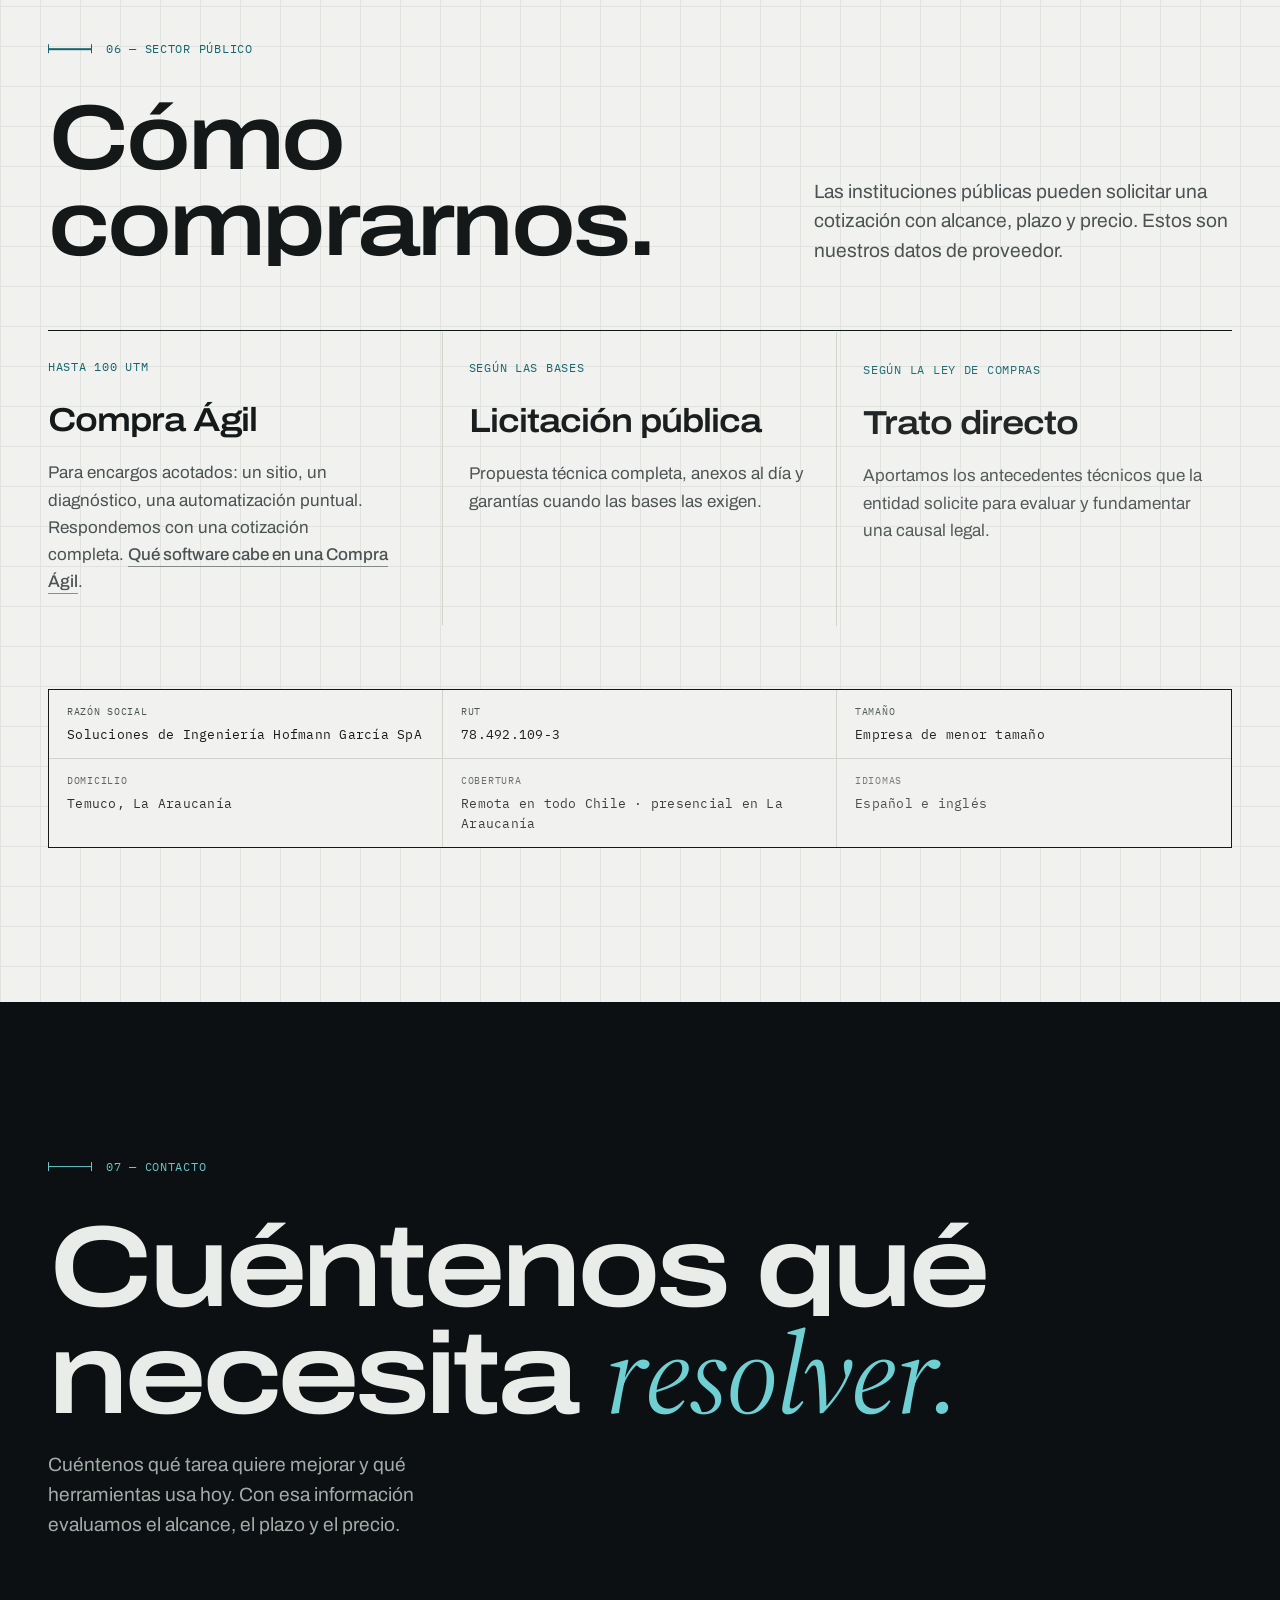
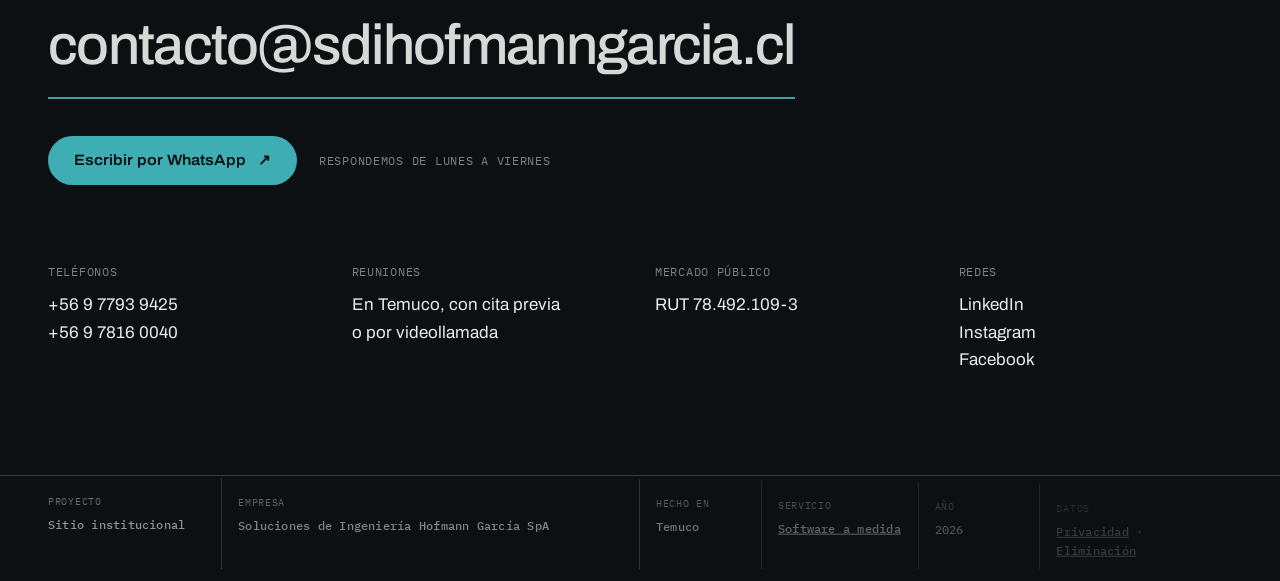
==== commit cb2debc6: "Página de servicio: API oficial de WhatsApp Business Co-Authored-By: Claude Opus 5.5 <noreply@anthro" ====
--- a/index.html
+++ b/index.html
@@ -208,7 +208,7 @@
       <details name="especialidad" class="especialidad"><summary><span class="especialidad__nombre">Datos y reportes</span><span class="especialidad__bajada">Del informe mensual a la fila que explica la cifra.</span><i aria-hidden="true"></i></summary>
         <div class="especialidad__detalle"><div><h3>Cuándo sirve</h3><p>Preparar un cierre exige juntar archivos, corregir nombres y comprobar totales a mano.</p></div><div><h3>Qué entregamos</h3><p>Acordamos las definiciones de los indicadores, limpiamos las fuentes y preparamos un tablero con fecha de actualización.</p></div><div class="ejemplo-serv"><h3>En la práctica</h3><div class="muestra-serv" aria-hidden="true"><div class="muestra-barras"><i style="--alto:35%"></i><i style="--alto:65%"></i><i style="--alto:50%"></i><i style="--alto:85%"></i><i style="--alto:60%"></i></div><small>Cotizaciones por semana</small></div><p>Desde el total de cotizaciones pendientes se puede revisar cuáles requieren seguimiento.</p></div></div></details>
     </div>
-    <p class="laboratorio__pie">¿Necesita un sistema propio? Así hacemos <a class="enlace" href="desarrollo-de-software-a-medida/">software a medida</a>, <a class="enlace" href="pedidos-por-whatsapp/">pedidos por WhatsApp</a>, <a class="enlace" href="cotizaciones-automaticas/">cotizaciones automáticas</a> y <a class="enlace" href="sistema-de-inventario/">sistemas de inventario</a>.</p>
+    <p class="laboratorio__pie">¿Necesita un sistema propio? Así hacemos <a class="enlace" href="desarrollo-de-software-a-medida/">software a medida</a>, <a class="enlace" href="pedidos-por-whatsapp/">pedidos por WhatsApp</a>, <a class="enlace" href="cotizaciones-automaticas/">cotizaciones automáticas</a>, <a class="enlace" href="sistema-de-inventario/">sistemas de inventario</a> y la <a class="enlace" href="api-de-whatsapp-business/">API de WhatsApp Business</a>.</p>
   </section>
 
   <section class="empresa-nueva" id="empresas" data-lamina="05" data-nombre="Empresas">
